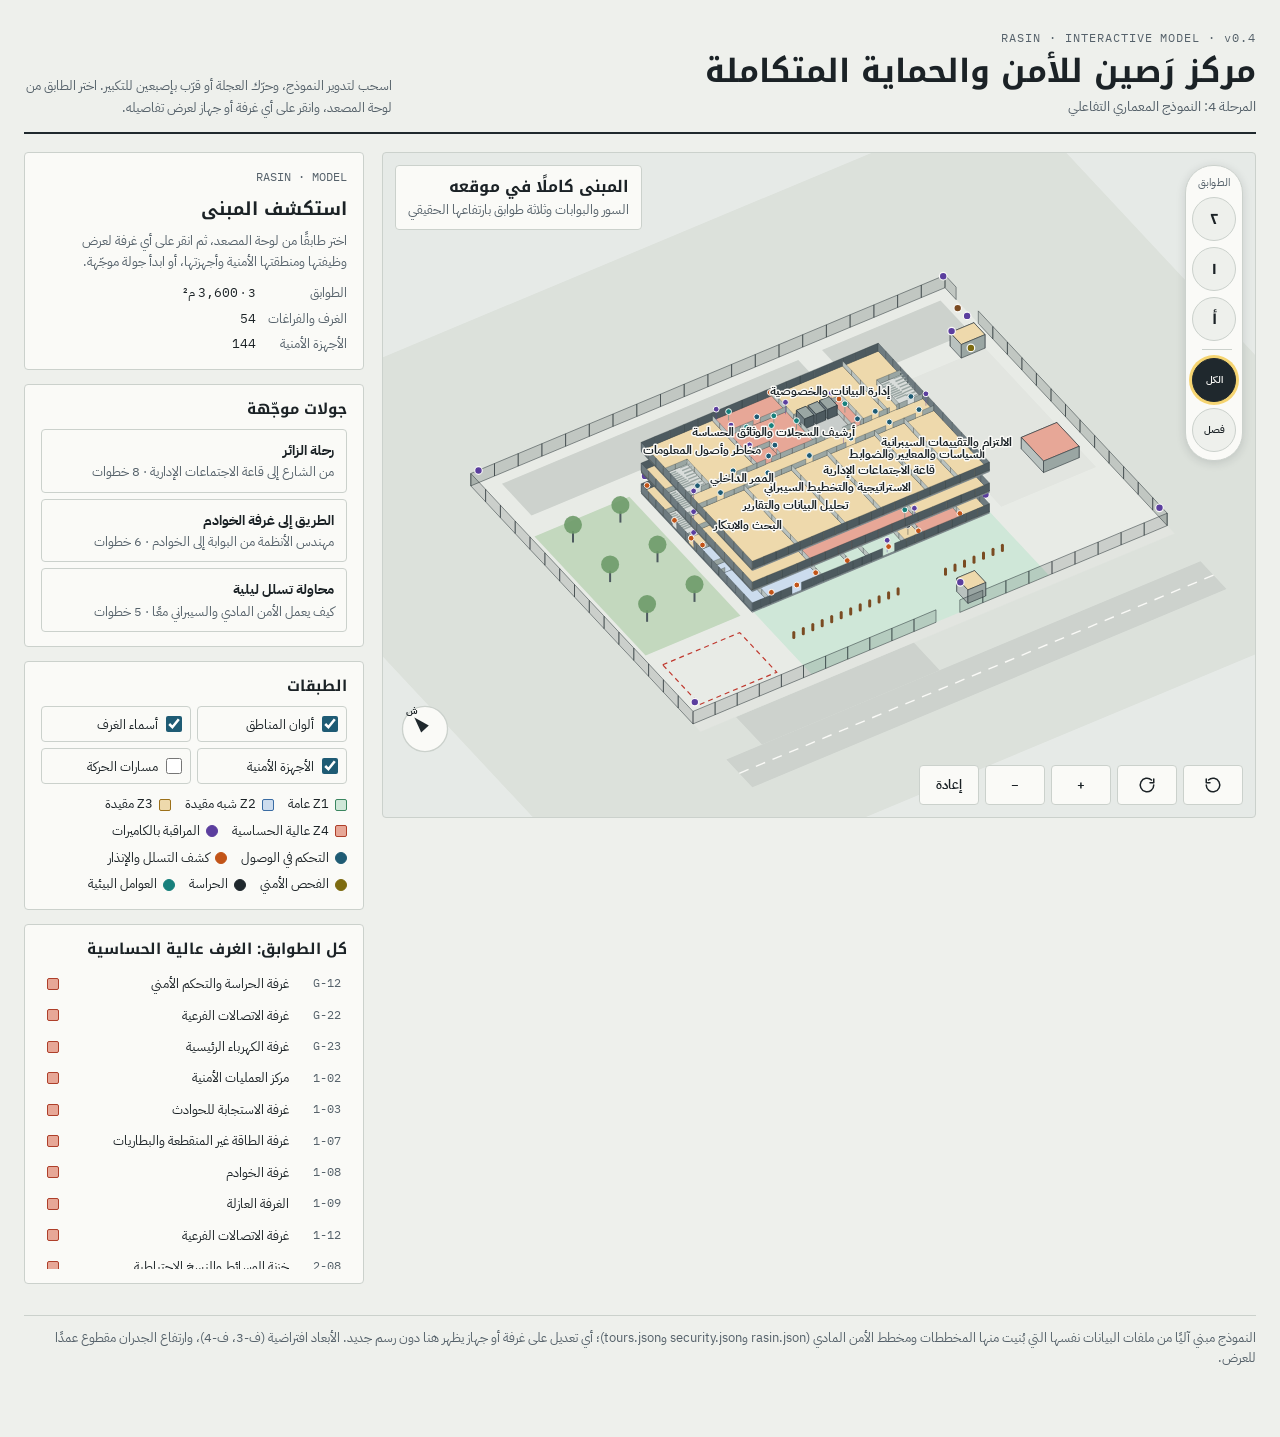
==== embeds/model.html @ d62809d4 "Add files via upload" ====
<!doctype html>
<html lang="ar" dir="rtl">
<head>
<meta charset="utf-8">
<meta name="viewport" content="width=device-width,initial-scale=1,viewport-fit=cover">
<style>[hidden]{display:none!important}</style>
</head>
<body>
<title>نموذج رَصين التفاعلي</title>
<meta name="claude:viewport-fit-sides" content="cover">
<link rel="preconnect" href="https://fonts.googleapis.com">
<link rel="preconnect" href="https://fonts.gstatic.com" crossorigin>
<link rel="stylesheet" href="https://fonts.googleapis.com/css2?family=IBM+Plex+Mono:wght@400;500&family=IBM+Plex+Sans+Arabic:wght@400;500;600;700&family=Noto+Kufi+Arabic:wght@500;700&display=swap">
<style>
/* Layout: the model is the hero — a large viewport with an elevator-panel floor switcher and view controls; inspector, tours and room directory at the side */
:root{
  --paper:#EEF0EC; --sheet:#FAFAF7; --ink:#1B2226; --ink-2:#55616A; --rule:#CBD1CC; --wall:#1F282D; --accent:#1E5B74;
  --sky:#E6EAE7; --ground:#DCE1DB; --plot:#E8EBE6;
  --wall-a:#9AA6A3; --wall-b:#B9C2BF; --wall-x:#4D5A5F; --wall-xb:#6E7B80; --slab:#59656A; --slab-b:#7C878B; --wall-top:#2B3439;
  --z0:#E2E5E0; --z1:#CFE7D8; --z2:#CCDCEE; --z3:#EED9AC; --z4:#E7A797;
  --z0s:#7C857F; --z1s:#3B8660; --z2s:#3A6CA3; --z3s:#9C7019; --z4s:#AE3F2A;
  --lift:#C8CDCB; --stair:#D9DDDB;
  --p-visitor:#25836A; --p-staff:#2D5FA6; --p-service:#BE6A22; --p-egress:#C0392F;
  --d-cam:#5B3E9E; --d-acc:#1E5B74; --d-ids:#C25418; --d-scr:#7D6B10; --d-grd:#1F282D; --d-env:#17807C; --d-bar:#7A4B22;
  --road:#CDD2CD; --green:#C3D8BE; --tree:#6E9B69; --fence:#1F282D; --hi:#F2B705;
  --f-display:"Noto Kufi Arabic","IBM Plex Sans Arabic",Tahoma,sans-serif;
  --f-body:"IBM Plex Sans Arabic",Tahoma,"Segoe UI",sans-serif;
  --f-mono:"IBM Plex Mono",ui-monospace,Menlo,Consolas,monospace;
}
@media (prefers-color-scheme: dark){:root:not([data-theme="light"]){
  --paper:#0F1416; --sheet:#161D20; --ink:#E2E7E5; --ink-2:#9AA6AA; --rule:#2E383C; --wall:#D3DBD8; --accent:#72B6CF;
  --sky:#12191B; --ground:#1A2224; --plot:#1F282A;
  --wall-a:#56636A; --wall-b:#6C7A80; --wall-x:#8E9CA1; --wall-xb:#A9B5B9; --slab:#3A4549; --slab-b:#4B575B; --wall-top:#C9D2CF;
  --z0:#232A2C; --z1:#22473A; --z2:#22395A; --z3:#58441C; --z4:#6E3023;
  --z0s:#8A9490; --z1s:#6CC296; --z2s:#7FA9DE; --z3s:#E1B04F; --z4s:#F08A72;
  --lift:#3C474B; --stair:#333E42;
  --p-visitor:#4FC7A0; --p-staff:#79A6EA; --p-service:#F0A15A; --p-egress:#F07467;
  --d-cam:#B49BF0; --d-acc:#72B6CF; --d-ids:#F59A5E; --d-scr:#D9C55A; --d-grd:#E2E7E5; --d-env:#5ED1CB; --d-bar:#D9A273;
  --road:#283033; --green:#1E2D1F; --tree:#4E7449; --fence:#C9D2CF; --hi:#F2C94C; color-scheme:dark;
}}
:root[data-theme="dark"]{
  --paper:#0F1416; --sheet:#161D20; --ink:#E2E7E5; --ink-2:#9AA6AA; --rule:#2E383C; --wall:#D3DBD8; --accent:#72B6CF;
  --sky:#12191B; --ground:#1A2224; --plot:#1F282A;
  --wall-a:#56636A; --wall-b:#6C7A80; --wall-x:#8E9CA1; --wall-xb:#A9B5B9; --slab:#3A4549; --slab-b:#4B575B; --wall-top:#C9D2CF;
  --z0:#232A2C; --z1:#22473A; --z2:#22395A; --z3:#58441C; --z4:#6E3023;
  --z0s:#8A9490; --z1s:#6CC296; --z2s:#7FA9DE; --z3s:#E1B04F; --z4s:#F08A72;
  --lift:#3C474B; --stair:#333E42;
  --p-visitor:#4FC7A0; --p-staff:#79A6EA; --p-service:#F0A15A; --p-egress:#F07467;
  --d-cam:#B49BF0; --d-acc:#72B6CF; --d-ids:#F59A5E; --d-scr:#D9C55A; --d-grd:#E2E7E5; --d-env:#5ED1CB; --d-bar:#D9A273;
  --road:#283033; --green:#1E2D1F; --tree:#4E7449; --fence:#C9D2CF; --hi:#F2C94C; color-scheme:dark;
}
*{box-sizing:border-box}
html{background:var(--paper)}
body{background:var(--paper);color:var(--ink);font-family:var(--f-body);font-size:15px;line-height:1.65;direction:rtl;
  padding-left:max(16px,env(safe-area-inset-left,0px));padding-right:max(16px,env(safe-area-inset-right,0px));padding-block:20px 48px}
.wrap{max-width:1320px;margin:0 auto;display:flex;flex-direction:column;gap:18px}
h1,h2,h3{font-family:var(--f-display);font-weight:700;margin:0;text-wrap:balance;line-height:1.35}
.mono{font-family:var(--f-mono);font-variant-numeric:tabular-nums;direction:ltr;unicode-bidi:isolate}
header.top{display:flex;flex-wrap:wrap;align-items:flex-end;justify-content:space-between;gap:12px 24px;border-bottom:2px solid var(--wall);padding-bottom:14px}
.brand{display:flex;flex-direction:column;gap:2px}
.brand .eyebrow{font-family:var(--f-mono);font-size:12px;letter-spacing:.08em;color:var(--ink-2);direction:ltr;text-align:right}
.brand h1{font-size:clamp(22px,3.2vw,32px)}
.brand p{margin:0;color:var(--ink-2);font-size:14px}
.how{font-size:13px;color:var(--ink-2);max-width:46ch;margin:0}
.board{display:grid;grid-template-columns:minmax(0,1fr) 340px;gap:18px;align-items:start}
@media (max-width:980px){.board{grid-template-columns:minmax(0,1fr)}}
.viewer{position:relative;background:var(--sky);border:1px solid var(--rule);border-radius:4px;overflow:hidden;height:min(74vh,760px);min-height:440px}
@media (max-width:600px){.viewer{height:68vh;min-height:400px}}
.viewer > svg.scene{display:block;width:100%;height:100%;touch-action:none;cursor:grab;direction:ltr}
.viewer > svg.scene:active{cursor:grabbing}
.viewer > svg.scene:focus-visible{outline:2px solid var(--accent);outline-offset:-2px}
.elev{position:absolute;top:12px;right:12px;display:flex;flex-direction:column;gap:6px;background:var(--sheet);border:1px solid var(--rule);border-radius:28px;padding:8px 6px;box-shadow:0 2px 10px color-mix(in srgb,var(--wall) 15%,transparent)}
.elev .lbl{font-size:10.5px;color:var(--ink-2);text-align:center;letter-spacing:.02em}
.elev button{all:unset;cursor:pointer;width:42px;height:42px;border-radius:50%;border:1.5px solid var(--rule);display:flex;align-items:center;justify-content:center;font-family:var(--f-display);font-weight:700;font-size:15px;color:var(--ink);background:var(--paper)}
.elev button small{font-size:10px;font-family:var(--f-body);font-weight:600}
.elev button[aria-pressed="true"]{background:var(--wall);color:var(--sheet);border-color:var(--wall);box-shadow:0 0 0 3px color-mix(in srgb,var(--hi) 55%,transparent)}
.elev button:focus-visible{outline:2px solid var(--accent);outline-offset:2px}
.elev hr{border:none;border-top:1px solid var(--rule);margin:2px 4px;width:30px}
.vctl{position:absolute;bottom:12px;right:12px;display:flex;gap:6px;flex-wrap:wrap}
.vctl button{all:unset;cursor:pointer;min-width:38px;height:38px;padding:0 10px;border-radius:4px;background:var(--sheet);border:1px solid var(--rule);display:flex;align-items:center;justify-content:center;font-size:13px;font-weight:600;color:var(--ink)}
.vctl button:focus-visible{outline:2px solid var(--accent);outline-offset:2px}
.vctl button svg{width:18px;height:18px}
.where{position:absolute;top:12px;left:12px;background:var(--sheet);border:1px solid var(--rule);border-radius:4px;padding:8px 12px;max-width:min(60%,360px);display:flex;flex-direction:column;gap:0}
.where b{font-family:var(--f-display);font-size:16px}
.where span{font-size:12.5px;color:var(--ink-2)}
.compass{position:absolute;bottom:62px;left:16px;width:52px;height:52px}
.tourcard[hidden]{display:none}
.tourcard{position:absolute;left:12px;right:70px;bottom:12px;background:var(--sheet);border:1.5px solid var(--wall);border-radius:6px;padding:12px 14px;display:flex;flex-direction:column;gap:6px;max-width:560px;box-shadow:0 4px 18px color-mix(in srgb,var(--wall) 18%,transparent)}
.tourcard .meta{display:flex;justify-content:space-between;gap:8px;font-size:12px;color:var(--ink-2)}
.tourcard h3{font-size:17px}
.tourcard p{margin:0;font-size:14px}
.tourcard .prog{display:flex;gap:3px}
.tourcard .prog i{flex:1;height:3px;background:var(--rule);border-radius:2px}
.tourcard .prog i.on{background:var(--accent)}
.tourcard .nav{display:flex;gap:6px;justify-content:space-between;align-items:center;flex-wrap:wrap}
.tourcard .nav div{display:flex;gap:6px}
.btn{all:unset;cursor:pointer;padding:6px 12px;border-radius:4px;border:1px solid var(--rule);font-size:13px;font-weight:600;background:var(--paper)}
.btn.primary{background:var(--wall);color:var(--sheet);border-color:var(--wall)}
.btn:focus-visible{outline:2px solid var(--accent);outline-offset:2px}
.btn[disabled]{opacity:.4;cursor:default}
@media (max-width:600px){.tourcard{right:12px;bottom:58px}.compass{display:none}}
aside.panel{display:flex;flex-direction:column;gap:14px;min-width:0}
.card{background:var(--sheet);border:1px solid var(--rule);border-radius:4px;padding:14px 16px;display:flex;flex-direction:column;gap:10px;min-width:0}
.card h3{font-size:15px}
.inspect .id{font-family:var(--f-mono);font-size:12px;color:var(--ink-2);direction:ltr;text-align:right}
.inspect h3{font-size:18px}
.inspect .en{font-family:var(--f-mono);font-size:12px;color:var(--ink-2);direction:ltr;text-align:right;margin-top:-6px}
.kv{display:grid;grid-template-columns:auto minmax(0,1fr);gap:4px 12px;font-size:13px;margin:0}
.kv dt{color:var(--ink-2)}
.kv dd{margin:0}
.chip{display:inline-flex;align-items:center;gap:6px;font-size:12px;font-weight:600;padding:1px 8px;border-radius:3px;border:1.5px solid;white-space:nowrap}
.fn{display:inline-block;font-size:11.5px;font-weight:600;padding:0 7px;border-radius:10px;border:1px solid var(--rule);margin-inline-end:4px}
.hint{font-size:12.5px;color:var(--ink-2);margin:0}
.linkbtn{all:unset;cursor:pointer;font-size:12.5px;color:var(--accent);font-weight:600}
.linkbtn:focus-visible{outline:2px solid var(--accent);outline-offset:2px}
.devlist{display:flex;flex-direction:column;gap:3px;margin:0;padding:0;list-style:none}
.devlist button{all:unset;cursor:pointer;display:grid;grid-template-columns:12px auto minmax(0,1fr);gap:8px;align-items:center;font-size:12.5px;padding:3px 6px;border-radius:3px;width:100%;box-sizing:border-box}
.devlist button:hover,.devlist button:focus-visible{background:color-mix(in srgb,var(--accent) 10%,transparent)}
.devlist .dot{width:10px;height:10px;border-radius:50%}
.devlist .mono{font-size:11.5px;color:var(--ink-2)}
.tours{display:flex;flex-direction:column;gap:6px}
.tours button{all:unset;cursor:pointer;display:flex;flex-direction:column;gap:0;padding:9px 12px;border:1px solid var(--rule);border-radius:4px}
.tours button b{font-size:14px}
.tours button span{font-size:12.5px;color:var(--ink-2)}
.tours button:hover{border-color:var(--accent)}
.tours button[aria-pressed="true"]{border-color:var(--wall);background:color-mix(in srgb,var(--wall) 7%,transparent)}
.tours button:focus-visible{outline:2px solid var(--accent);outline-offset:2px}
.toggles{display:grid;grid-template-columns:1fr 1fr;gap:6px}
.toggles label{display:flex;align-items:center;gap:8px;font-size:13px;cursor:pointer;padding:5px 8px;border:1px solid var(--rule);border-radius:4px;min-height:36px}
.toggles input{accent-color:var(--accent);width:16px;height:16px;margin:0;flex:0 0 auto}
.dir{display:flex;flex-direction:column;gap:2px;max-height:300px;overflow:auto;margin:0;padding:0;list-style:none}
.dir button{all:unset;cursor:pointer;display:grid;grid-template-columns:44px minmax(0,1fr) auto;gap:8px;align-items:center;padding:4px 6px;border-radius:3px;font-size:13px;width:100%;box-sizing:border-box}
.dir button:hover,.dir button:focus-visible,.dir button.on{background:color-mix(in srgb,var(--accent) 10%,transparent)}
.dir .mono{font-size:11.5px;color:var(--ink-2)}
.dir .sw{width:12px;height:12px;border-radius:2px;border:1.5px solid}
.legend{display:flex;flex-wrap:wrap;gap:6px 14px;font-size:12.5px}
.legend span{display:inline-flex;gap:6px;align-items:center}
.legend i{width:12px;height:12px;border-radius:2px;border:1.5px solid;display:inline-block}
.foot{font-size:12.5px;color:var(--ink-2);border-top:1px solid var(--rule);padding-top:12px}
.decisions{border:1.5px solid var(--wall)}
.decisions ul{margin:0;padding-inline-start:20px;display:flex;flex-direction:column;gap:7px;font-size:14px}
/* scene */
.scene text{font-family:var(--f-body);pointer-events:none}
.tile{cursor:pointer}
.tile:hover{filter:brightness(1.06)}
.tile.sel{stroke:var(--accent);stroke-width:2.5}
.tile.hi{fill:var(--hi)!important;fill-opacity:.85}
.dev{cursor:pointer}
.dev.hi{stroke:var(--hi);stroke-width:3}
@media (prefers-reduced-motion:no-preference){.tile.hi{animation:pulse 1.6s ease-in-out infinite}@keyframes pulse{50%{fill-opacity:.55}}}
.lbl-name{font-weight:700;fill:var(--ink);paint-order:stroke;stroke:var(--sheet);stroke-width:3px;stroke-linejoin:round}
.lbl-id{font-family:var(--f-mono)!important;fill:var(--ink-2);paint-order:stroke;stroke:var(--sheet);stroke-width:3px}
.flabel{font-family:var(--f-display)!important;font-weight:700;fill:var(--ink);paint-order:stroke;stroke:var(--sky);stroke-width:4px}
.off-labels .lbls{display:none}
.off-devices .devs{display:none}
.off-paths .paths{display:none}
.off-zones .tile{fill:var(--stair)!important}
.nojs{padding:20px}
</style>

<div class="wrap">
  <header class="top">
    <div class="brand">
      <span class="eyebrow">RASIN · INTERACTIVE MODEL · v0.4</span>
      <h1>مركز رَصين للأمن والحماية المتكاملة</h1>
      <p>المرحلة 4: النموذج المعماري التفاعلي</p>
    </div>
    <p class="how">اسحب لتدوير النموذج، وحرّك العجلة أو قرّب بإصبعين للتكبير. اختر الطابق من لوحة المصعد، وانقر على أي غرفة أو جهاز لعرض تفاصيله.</p>
  </header>

  <div class="board">
    <div class="viewer" id="viewer">
      <svg id="scene" class="scene" tabindex="0" role="application" aria-label="نموذج ثلاثي الأبعاد لمبنى مركز رَصين؛ استخدم الأسهم للتدوير وعلامتي الزائد والناقص للتكبير"></svg>
      <div class="where" aria-live="polite"><b id="where-t"></b><span id="where-s"></span></div>
      <svg class="compass" id="compass" viewBox="-30 -30 60 60" aria-hidden="true"></svg>
      <div class="elev" role="group" aria-label="لوحة المصعد: اختيار الطابق">
        <span class="lbl">الطوابق</span>
        <button type="button" data-mode="2" aria-label="الدور الثاني">٢</button>
        <button type="button" data-mode="1" aria-label="الدور الأول">١</button>
        <button type="button" data-mode="G" aria-label="الدور الأرضي">أ</button>
        <hr>
        <button type="button" data-mode="site" aria-label="المبنى كاملًا في موقعه"><small>الكل</small></button>
        <button type="button" data-mode="explode" aria-label="الطوابق مفصولة"><small>فصل</small></button>
      </div>
      <div class="vctl">
        <button type="button" id="rotL" aria-label="تدوير 45 درجة"><svg viewBox="0 0 24 24" fill="none" stroke="currentColor" stroke-width="2" stroke-linecap="round" stroke-linejoin="round"><path d="M3 12a9 9 0 1 0 3-6.7"/><path d="M3 4v5h5"/></svg></button>
        <button type="button" id="rotR" aria-label="تدوير 45 درجة بالعكس"><svg viewBox="0 0 24 24" fill="none" stroke="currentColor" stroke-width="2" stroke-linecap="round" stroke-linejoin="round"><path d="M21 12a9 9 0 1 1-3-6.7"/><path d="M21 4v5h-5"/></svg></button>
        <button type="button" id="zin" aria-label="تكبير">+</button>
        <button type="button" id="zout" aria-label="تصغير">−</button>
        <button type="button" id="reset">إعادة</button>
      </div>
      <div class="tourcard" id="tourcard" hidden></div>
    </div>

    <aside class="panel">
      <div class="card inspect" id="inspect"></div>
      <div class="card">
        <h3>جولات موجّهة</h3>
        <div class="tours" id="tours"></div>
      </div>
      <div class="card">
        <h3>الطبقات</h3>
        <div class="toggles">
          <label><input type="checkbox" id="t-zones" checked> ألوان المناطق</label>
          <label><input type="checkbox" id="t-labels" checked> أسماء الغرف</label>
          <label><input type="checkbox" id="t-devices" checked> الأجهزة الأمنية</label>
          <label><input type="checkbox" id="t-paths"> مسارات الحركة</label>
        </div>
        <div class="legend" id="legend"></div>
      </div>
      <div class="card">
        <h3 id="dir-title">غرف الطابق</h3>
        <ul class="dir" id="dir"></ul>
      </div>
    </aside>
  </div>

  <p class="foot">النموذج مبني آليًا من ملفات البيانات نفسها التي بُنيت منها المخططات ومخطط الأمن المادي (rasin.json وsecurity.json وtours.json)؛ أي تعديل على غرفة أو جهاز يظهر هنا دون رسم جديد. الأبعاد افتراضية (ف-3، ف-4)، وارتفاع الجدران مقطوع عمدًا للعرض.</p>
</div>

<script id="data" type="application/json">{"meta":{"project":"مركز رَصين للأمن والحماية المتكاملة","project_en":"RASIN Integrated Security Center","version":"0.2","phase":2,"units":"m","building":{"w":40,"h":30,"floor_height":4,"origin_on_site":[20,14]},"site":{"w":80,"h":60},"note":"الأبعاد افتراضية إرشادية (ف-3، ف-4) وليست هندسية. المحور x من الغرب إلى الشرق، والمحور y من الشمال إلى الجنوب."},"zones":{"Z0":{"ar":"المحيط الخارجي","en":"Perimeter","auth":"حراسة البوابة وفحص المركبات"},"Z1":{"ar":"عامة","en":"Public","auth":"تسجيل الزائر والتحقق من الهوية والفحص الأمني"},"Z2":{"ar":"شبه مقيدة","en":"Semi-restricted","auth":"بطاقة زائر مع مرافق، أو بطاقة موظف"},"Z3":{"ar":"مقيدة","en":"Restricted","auth":"بطاقة موظف مع صلاحية الطابق"},"Z4":{"ar":"عالية الحساسية","en":"High security","auth":"بطاقة مع رمز سري (PIN) أو بصمة، وسجل دخول وخروج"}},"tags":{"ص":"من التصور المعتمد","ق":"قرار تصميمي في المرحلة 2","ح":"عنصر حركة وخدمة"},"floors":[{"id":"G","sheet":"A-101","ar":"الدور الأرضي","en":"Ground Floor","theme":"الاستقبال والتمكين السيبراني","rooms":[{"id":"G-01","n":"قاعة التوعية والتدريب","e":"Awareness & Training Hall","z":"Z2","t":"ص","r":[3,21,9,9],"d":[[7.5,21,"h",1.6],[7.5,30,"h",1.6,"exit"]],"f":"برامج التوعية والتدريب السيبراني للزوار والموظفين، بنحو 40 مقعدًا. لها مخرج طوارئ مباشر إلى الساحة."},{"id":"G-02","n":"قاعة اجتماعات (أ)","e":"Meeting Room A","z":"Z2","t":"ص","r":[0,15,6,4],"d":[[3,19,"h",1]],"f":"اجتماعات مع الزوار والعملاء دون دخولهم المناطق التشغيلية."},{"id":"G-03","n":"قاعة اجتماعات (ب)","e":"Meeting Room B","z":"Z2","t":"ص","r":[6,15,6,4],"d":[[9,19,"h",1]],"f":"اجتماعات صغيرة ومقابلات."},{"id":"G-04","n":"ممر الزوار","e":"Visitor Corridor","z":"Z2","t":"ق","r":[0,19,12,2],"d":[],"f":"يربط الردهة بالقاعات، ولا يتصل بالممر الداخلي للموظفين.","circ":true},{"id":"G-05","n":"دورات مياه الزوار","e":"Visitor WC","z":"Z2","t":"ق","r":[0,21,3,9],"d":[[1.5,21,"h",1]],"f":"داخل نطاق الزوار حتى لا يحتاج الزائر إلى عبور منطقة مقيدة.","wet":true},{"id":"G-06","n":"الردهة والاستقبال","e":"Lobby & Reception","z":"Z1","t":"ص","r":[12,15,17,7],"d":[[12,20,"v",1.8]],"f":"تسجيل الزوار وإصدار بطاقات الزائر المؤقتة. على حدها الشمالي بوابات دوارة تفصلها عن الممر الداخلي."},{"id":"G-07","n":"غرفة الانتظار","e":"Waiting Room","z":"Z1","t":"ص","r":[12,22,5,8],"d":[[14.5,22,"h",1]],"f":"انتظار الزائر حتى يحضر مرافقه."},{"id":"G-08","n":"الفحص الأمني والتحقق من الهوية","e":"Security Screening & ID Check","z":"Z1","t":"ص","r":[17,22,12,4],"d":[[23,22,"h",3]],"f":"جهاز كشف المعادن وجهاز الأشعة للحقائب ومطابقة الهوية قبل دخول الردهة."},{"id":"G-09","n":"المدخل الرئيسي (بهو عازل)","e":"Main Entrance Vestibule","z":"Z1","t":"ص","r":[20,26,6,4],"d":[[23,26,"h",2],[23,30,"h",2,"main"]],"f":"بابان متتاليان (Airlock) يمنعان الاندفاع المباشر ويضبطان التكييف."},{"id":"G-10","n":"خزائن أمانات الزوار","e":"Visitor Lockers","z":"Z1","t":"ق","r":[17,26,3,4],"d":[[18.5,26,"h",1]],"f":"يودع فيها الزائر الهاتف ووسائط التخزين والممنوعات قبل الدخول."},{"id":"G-11","n":"نقطة الحراسة عند المدخل","e":"Entrance Guard Post","z":"Z3","t":"ق","r":[26,26,3,4],"d":[[27.5,26,"h",1]],"f":"حارس يرى البهو العازل والفحص مباشرة."},{"id":"G-12","n":"غرفة الحراسة والتحكم الأمني","e":"Security Control Room","z":"Z4","t":"ق","r":[29,15,7,15],"d":[[32.5,15,"h",1]],"f":"مراقبة الكاميرات والإنذارات والبوابات والاستجابة الميدانية، على مدار الساعة. نافذة مقاومة على الردهة والفحص، وبابها من الممر الداخلي فقط."},{"id":"G-13","n":"غرفة الحراس","e":"Guards' Room","z":"Z3","t":"ق","r":[36,15,4,15],"d":[[38,15,"h",1]],"f":"تبديل المناوبات وخزائن الحراس وتجهيزاتهم."},{"id":"G-14","n":"الممر الداخلي","e":"Internal Corridor","z":"Z3","t":"ح","r":[0,12,40,3],"d":[[0,13.5,"v",1.4,"exit"]],"f":"ممر الموظفين؛ لا يُدخل إليه من الردهة إلا عبر البوابات الدوارة.","circ":true},{"id":"G-15","n":"الدرج (أ)","e":"Stair A","z":"Z3","t":"ح","r":[0,6,4,6],"d":[[2,12,"h",1.2],[0,9,"v",1.2,"exit"]],"f":"درج طوارئ يخرج مباشرة إلى الغرب.","stair":true},{"id":"G-16","n":"استراحة الموظفين والمطبخ ودورات المياه","e":"Staff Lounge, Pantry & WC","z":"Z3","t":"ص","p":[[0,0],[10,0],[10,12],[4,12],[4,6],[0,6]],"d":[[7,12,"h",1.2]],"f":"خدمات الموظفين داخل المنطقة المقيدة.","wet":true},{"id":"G-17","n":"خدمات الموظفين (غرف تبديل ومصلى)","e":"Staff Services","z":"Z3","t":"ص","r":[10,0,8,12],"d":[[14,12,"h",1.2]],"f":"خزائن شخصية؛ لا تُدخل الحقائب الشخصية إلى غرف العمليات."},{"id":"G-18","n":"مدخل الموظفين","e":"Staff Entrance","z":"Z2","t":"ص","r":[18,0,4,4],"d":[[20,0,"h",1.6,"main"],[20,4,"h",1.6,"turnstile"]],"f":"دخول الموظفين من المواقف الشمالية ببطاقة وبوابة دوارة."},{"id":"G-19","n":"ممر الموظفين","e":"Staff Spine","z":"Z3","t":"ح","r":[18,4,4,8],"d":[],"f":"يصل مدخل الموظفين بالممر الداخلي والمصاعد.","circ":true},{"id":"G-20","n":"غرفة الإتلاف الآمن للمستندات والوسائط","e":"Shredding & Media Destruction","z":"Z3","t":"ق","r":[22,0,8,6],"d":[[22,5,"v",1]],"f":"إتلاف الورق ووسائط التخزين قبل خروجها من المبنى (ISO 27001: 7.14)."},{"id":"G-21","n":"المصاعد","e":"Elevators","z":"Z3","t":"ح","r":[22,6,6,6],"d":[[25,12,"h",3]],"f":"مصعدان للأفراد ومصعد خدمة؛ لا تعمل إلا ببطاقة، والطوابق حسب الصلاحية.","lift":true},{"id":"G-22","n":"غرفة الاتصالات الفرعية","e":"IDF Room","z":"Z4","t":"ق","r":[28,6,2,6],"d":[[29,12,"h",0.9]],"f":"تجهيزات الشبكة الخاصة بالطابق."},{"id":"G-23","n":"غرفة الكهرباء الرئيسية","e":"Main Electrical Room","z":"Z4","t":"ق","r":[30,0,4,6],"d":[[34,3,"v",1]],"f":"اللوحات الرئيسية؛ يدخلها الفني من مدخل الخدمة دون المرور بالمكاتب."},{"id":"G-24","n":"فحص البريد والتوريدات","e":"Mail & Delivery Screening","z":"Z3","t":"ق","r":[30,6,4,6],"d":[[32,12,"h",1],[34,9,"v",1]],"f":"فحص الطرود والتوريدات قبل توزيعها داخل المبنى."},{"id":"G-25","n":"مدخل الخدمة والتحميل","e":"Service Entrance & Loading","z":"Z2","t":"ص","r":[34,0,6,6],"d":[[40,3,"v",2.4,"main"],[35,6,"h",1.2]],"f":"استلام التوريدات من ساحة الخدمة."},{"id":"G-26","n":"ممر الخدمة","e":"Service Passage","z":"Z3","t":"ح","r":[34,6,2,6],"d":[],"f":"يوصل مدخل الخدمة بالممر الداخلي.","circ":true},{"id":"G-27","n":"الدرج (ب)","e":"Stair B","z":"Z3","t":"ح","r":[36,6,4,6],"d":[[38,12,"h",1.2],[40,9,"v",1.2,"exit"]],"f":"درج طوارئ يخرج مباشرة إلى ساحة الخدمة.","stair":true}],"special":{"turnstiles":[[19,15,6]],"paths":{"visitor":[[[23,33],[23,28],[23,24],[23,19],[12,20],[3,20]],[[23,19],[14.5,21],[14.5,25]]],"staff":[[[20,-3],[20,2],[20,8],[20,13.5],[25,13.5],[25,10]],[[23,19],[22,15.6],[22,13.5]]],"service":[[[43,3],[37,3],[35,8],[35,13.5],[26,13.5],[26,10]]],"egress":[[[30,13.5],[38,13.5],[38,9],[41.5,9]],[[10,13.5],[2,13.5],[2,9],[-1.5,9]],[[7.5,25],[7.5,31.5]],[[23,24],[23,31.5]]]}},"notes":["المدخل الرئيسي في الواجهة الجنوبية، ويمر الزائر بثلاث مراحل متتالية: البهو العازل، ثم الفحص الأمني، ثم الردهة. هذا تسلسل ردع ثم كشف قبل أي وصول.","كل ما يحتاجه الزائر (الانتظار، القاعات، التدريب، دورات المياه) يقع جنوب خط البوابات الدوارة، فلا سبب يدفعه لعبور المنطقة المقيدة.","المصاعد والسلالم كلها شمال خط البوابات؛ الزائر لا يصل إلى أي طابق علوي إلا ببطاقة زائر مفعلة ومرافق.","غرفة الحراسة والتحكم ترى الردهة والفحص عبر نافذة مقاومة، لكن بابها من الممر الداخلي فقط، فلا يُقتحم من جهة الجمهور.","ثلاثة مسارات منفصلة: الزوار من الجنوب، والموظفون من الشمال، والتوريدات من الشرق عبر غرفة فحص البريد. لا يتقاطع مسار الزائر مع مسار التوريد.","غرفة الإتلاف الآمن قرب مدخل الخدمة، لأن المستندات والوسائط تخرج من المبنى بعد إتلافها فقط."]},{"id":"1","sheet":"A-102","ar":"الدور الأول","en":"First Floor","theme":"العمليات السيبرانية والتهديدات","rooms":[{"id":"1-01","n":"تحليل التهديدات والاستخبارات السيبرانية","e":"Threat Analysis & Cyber Intelligence","z":"Z3","t":"ص","r":[0,15,10,15],"d":[[5,15,"h",1.2]],"f":"رصد التهديدات وتحليل المؤشرات وتغذية مركز العمليات بها."},{"id":"1-02","n":"مركز العمليات الأمنية","e":"Security Operations Center (SOC)","z":"Z4","t":"ص","r":[10,15,18,15],"d":[[19,15,"h",1.6]],"f":"مراقبة الأحداث على مدار الساعة، ويستقبل أحداث الأنظمة المادية لربطها بالأحداث السيبرانية. زجاج الواجهة الجنوبية معتم حتى لا تُرى الشاشات من الخارج."},{"id":"1-03","n":"غرفة الاستجابة للحوادث","e":"Incident Response Room","z":"Z4","t":"ص","r":[28,15,8,8],"d":[[32,15,"h",1.2],[28,19,"v",1.2]],"f":"إدارة الحادث عند تصعيده؛ متصلة مباشرة بمركز العمليات."},{"id":"1-04","n":"التنسيق ومراجعة الحوادث","e":"Coordination & Incident Review","z":"Z3","t":"ص","r":[28,23,12,7],"d":[[32,23,"h",1],[28,26.5,"v",1]],"f":"اجتماعات التنسيق ومراجعة ما بعد الحادث (Lessons Learned)."},{"id":"1-05","n":"مكتب مشرف المناوبة","e":"Shift Supervisor Office","z":"Z3","t":"ق","r":[36,15,4,8],"d":[[38,15,"h",1]],"f":"إشراف المناوبة وقرار التصعيد إلى غرفة الاستجابة."},{"id":"1-06","n":"حماية المعلومات والأنظمة","e":"Information & Systems Protection","z":"Z3","t":"ص","p":[[0,0],[12,0],[12,12],[4,12],[4,6],[0,6]],"d":[[8,12,"h",1.2]],"f":"إدارة الضوابط التقنية لحماية الأنظمة والبيانات."},{"id":"1-07","n":"غرفة الطاقة غير المنقطعة والبطاريات","e":"UPS & Battery Room","z":"Z4","t":"ق","r":[12,0,10,4],"d":[[17,4,"h",1.2]],"f":"تغذي غرفة الخوادم عند انقطاع الكهرباء حتى يعمل المولد. تحمي غرفة الخوادم من الجدار الخارجي."},{"id":"1-08","n":"غرفة الخوادم","e":"Server Room","z":"Z4","t":"ق","p":[[12,4],[22,4],[22,12],[16,12],[16,9],[12,9]],"d":[],"f":"قلب الطابق، بلا جدار خارجي ولا نافذة، وتحتها غرف جافة في الأرضي. الدخول عبر الغرفة العازلة فقط (ق-1، ق-2)."},{"id":"1-09","n":"الغرفة العازلة","e":"Mantrap","z":"Z4","t":"ق","r":[12,9,4,3],"d":[[14,12,"h",1],[16,10.5,"v",1]],"f":"بابان لا يفتحان معًا، وتحقق ثنائي؛ يمنع التتبع خلف موظف."},{"id":"1-10","n":"تشغيل ومراقبة الأنظمة","e":"Systems Operations & Monitoring","z":"Z3","t":"ص","p":[[22,0],[34,0],[34,12],[30,12],[30,6],[22,6]],"d":[[32,12,"h",1.2]],"f":"مراقبة أداء الخوادم والشبكات وتوفرها؛ مجاورة لغرفة الخوادم دون أن تفتح عليها."},{"id":"1-11","n":"المصاعد","e":"Elevators","z":"Z3","t":"ح","r":[22,6,6,6],"d":[[25,12,"h",3]],"f":"تفتح على الممر الداخلي؛ لا يتوقف المصعد هنا إلا لمن يملك صلاحية الطابق.","lift":true},{"id":"1-12","n":"غرفة الاتصالات الفرعية","e":"IDF Room","z":"Z4","t":"ق","r":[28,6,2,6],"d":[[29,12,"h",0.9]],"f":"تجهيزات الشبكة الخاصة بالطابق."},{"id":"1-13","n":"دورات المياه والمطبخ","e":"WC & Pantry","z":"Z3","t":"ق","p":[[34,0],[40,0],[40,6],[36,6],[36,12],[34,12]],"d":[[35,12,"h",1.2]],"f":"تخدم فرق المناوبة على مدار الساعة؛ بعيدة عن غرفة الخوادم.","wet":true},{"id":"1-14","n":"الممر الداخلي","e":"Internal Corridor","z":"Z3","t":"ح","r":[0,12,40,3],"d":[],"f":"ممر الطابق.","circ":true},{"id":"1-15","n":"الدرج (أ)","e":"Stair A","z":"Z3","t":"ح","r":[0,6,4,6],"d":[[2,12,"h",1.2]],"f":"الخروج منه حر، وإعادة الدخول إلى الطابق ببطاقة.","stair":true},{"id":"1-16","n":"الدرج (ب)","e":"Stair B","z":"Z3","t":"ح","r":[36,6,4,6],"d":[[38,12,"h",1.2]],"f":"الخروج منه حر، وإعادة الدخول إلى الطابق ببطاقة.","stair":true}],"special":{"turnstiles":[],"paths":{"staff":[[[25,10],[25,13.5],[19,13.5],[19,17]],[[25,13.5],[14,13.5],[14,10.5],[19,8]]],"egress":[[[19,22],[19,13.5],[2,13.5],[2,9]],[[19,13.5],[38,13.5],[38,9]]]}},"notes":["غرفة الخوادم في قلب الطابق: شمالها غرفة الطاقة، وشرقها المصاعد وغرفة التشغيل، وغربها وحدة الحماية، وجنوبها الممر. لا يلامسها أي جدار خارجي (ق-1).","الوصول إلى غرفة الخوادم عبر الغرفة العازلة فقط، وبابها الثاني لا يُفتح قبل إغلاق الأول (ق-2).","تحت غرفة الخوادم في الأرضي غرف جافة (خدمات الموظفين وممر الموظفين)، ولا تمر فوقها تمديدات مياه؛ دورات المياه والمطبخ في الطرف الشرقي البعيد.","مركز العمليات وغرفة الاستجابة متجاوران ويتصلان بباب داخلي، فينتقل الفريق دون المرور بالممر.","مركز العمليات في الواجهة الجنوبية، لذلك زجاجها معتم أو بغشاء عاكس حتى لا تُرى الشاشات من الساحة أو الشارع.","الطابق كله منطقة مقيدة (Z3) لا يدخله الزوار، وداخله غرف عالية الحساسية (Z4) بتحقق ثنائي."]},{"id":"2","sheet":"A-103","ar":"الدور الثاني","en":"Second Floor","theme":"الحوكمة والمخاطر والتطوير","rooms":[{"id":"2-01","n":"البحث والابتكار","e":"Research & Innovation","z":"Z3","t":"ص","r":[0,15,8,15],"d":[[4,15,"h",1.2]],"f":"مختبر لتجربة الأدوات والحلول على شبكة معزولة عن شبكة الإنتاج."},{"id":"2-02","n":"تحليل البيانات والتقارير","e":"Data Analytics & Reporting","z":"Z3","t":"ص","r":[8,15,8,15],"d":[[12,15,"h",1.2]],"f":"مؤشرات الأداء الأمني والتقارير للإدارة العليا."},{"id":"2-03","n":"الاستراتيجية والتخطيط السيبراني","e":"Cyber Strategy & Planning","z":"Z3","t":"ص","r":[16,15,6,15],"d":[[19,15,"h",1.2]],"f":"الخطط الاستراتيجية وخرائط الطريق."},{"id":"2-04","n":"قاعة الاجتماعات الإدارية","e":"Executive Meeting Room","z":"Z3","t":"ص","r":[22,15,8,15],"d":[[26,15,"h",1.6]],"f":"مقابل المصاعد مباشرة، فيصل إليها الزائر المرافَق (مدقق، جهة رقابية) دون المرور بالمكاتب."},{"id":"2-05","n":"السياسات والمعايير والضوابط","e":"Policies, Standards & Controls","z":"Z3","t":"ص","r":[30,15,5,15],"d":[[32.5,15,"h",1.2]],"f":"إعداد السياسات ومراجعتها وربطها بالضوابط."},{"id":"2-06","n":"الالتزام والتقييمات السيبرانية","e":"Compliance & Assessments","z":"Z3","t":"ص","r":[35,15,5,15],"d":[[37.5,15,"h",1.2]],"f":"التقييمات الداخلية ومتابعة الالتزام بالضوابط."},{"id":"2-07","n":"مخاطر وأصول المعلومات","e":"Information Risk & Asset Management","z":"Z3","t":"ص","p":[[0,0],[12,0],[12,12],[4,12],[4,6],[0,6]],"d":[[8,12,"h",1.2]],"f":"سجل المخاطر وسجل الأصول، ومنها مخاطر الأمن المادي."},{"id":"2-08","n":"خزنة الوسائط والنسخ الاحتياطية","e":"Media & Backup Vault","z":"Z4","t":"ق","r":[12,0,10,4],"d":[[17,4,"h",1.2]],"f":"خزائن مقاومة للحريق لوسائط التخزين؛ تحمي الأرشيف من الجدار الخارجي."},{"id":"2-09","n":"أرشيف السجلات والوثائق الحساسة","e":"Sensitive Records Archive","z":"Z4","t":"ص","p":[[12,4],[22,4],[22,12],[16,12],[16,9],[12,9]],"d":[],"f":"فوق غرفة الخوادم مباشرة، فيستفيد من البنية المدعمة لحمل الأرفف المتحركة. بلا نوافذ، وإطفاء بالغاز النظيف."},{"id":"2-10","n":"استلام السجلات والطباعة الآمنة","e":"Records Check-in & Secure Print","z":"Z4","t":"ق","r":[12,9,4,3],"d":[[14,12,"h",1],[16,10.5,"v",1]],"f":"نقطة وحيدة لتسليم السجلات واستلامها وتسجيلها؛ تعمل كغرفة عازلة للأرشيف."},{"id":"2-11","n":"إدارة البيانات والخصوصية","e":"Data Management & Privacy","z":"Z3","t":"ص","p":[[22,0],[34,0],[34,12],[30,12],[30,6],[22,6]],"d":[[32,12,"h",1.2]],"f":"تصنيف البيانات وحماية الخصوصية؛ مجاورة للأرشيف."},{"id":"2-12","n":"المصاعد","e":"Elevators","z":"Z3","t":"ح","r":[22,6,6,6],"d":[[25,12,"h",3]],"f":"تفتح مقابل قاعة الاجتماعات الإدارية.","lift":true},{"id":"2-13","n":"غرفة الاتصالات الفرعية","e":"IDF Room","z":"Z4","t":"ق","r":[28,6,2,6],"d":[[29,12,"h",0.9]],"f":"تجهيزات الشبكة الخاصة بالطابق."},{"id":"2-14","n":"دورات المياه والمطبخ","e":"WC & Pantry","z":"Z3","t":"ق","p":[[34,0],[40,0],[40,6],[36,6],[36,12],[34,12]],"d":[[35,12,"h",1.2]],"f":"فوق مثيلتها في الدور الأول، بعيدًا عن الأرشيف.","wet":true},{"id":"2-15","n":"الممر الداخلي","e":"Internal Corridor","z":"Z3","t":"ح","r":[0,12,40,3],"d":[],"f":"ممر الطابق.","circ":true},{"id":"2-16","n":"الدرج (أ)","e":"Stair A","z":"Z3","t":"ح","r":[0,6,4,6],"d":[[2,12,"h",1.2]],"f":"الخروج منه حر، وإعادة الدخول إلى الطابق ببطاقة.","stair":true},{"id":"2-17","n":"الدرج (ب)","e":"Stair B","z":"Z3","t":"ح","r":[36,6,4,6],"d":[[38,12,"h",1.2]],"f":"الخروج منه حر، وإعادة الدخول إلى الطابق ببطاقة.","stair":true}],"special":{"turnstiles":[],"paths":{"visitor":[[[25,10],[25,13.5],[26,13.5],[26,20]]],"staff":[[[25,13.5],[14,13.5],[14,10.5],[19,8]]],"egress":[[[19,22],[19,13.5],[2,13.5],[2,9]],[[26,13.5],[38,13.5],[38,9]]]}},"notes":["الأرشيف الحساس فوق غرفة الخوادم تمامًا، فتُصمَّم بنية واحدة مدعمة لهذا العمود الرأسي من الأرض إلى السطح.","الأرشيف محاط بخزنة الوسائط شمالًا وبغرفة الاستلام جنوبًا، فلا جدار خارجي مباشر ولا مدخل إلا عبر نقطة الاستلام المسجلة.","الأرشيف في الطابق الأخير، لذلك: لا معدات تكييف أو تصريف مطر فوق سقفه، وعزل مائي مضاعف للسطح، وحساسات تسرب على السقف (معالجة لخطر الماء).","قاعة الاجتماعات الإدارية مقابل المصاعد: الزائر المرافَق يخرج من المصعد إلى القاعة مباشرة ولا يرى المكاتب أو المستندات.","دورات المياه في الطرف الشرقي، فوق مثيلتها في الأول، بعيدًا عن الأرشيف وغرفة الخوادم."]}],"site":{"sheet":"A-100","canvas":[80,76],"elements":[{"id":"S-01","k":"street","n":"الشارع الرئيسي","r":[0,69,80,7]},{"id":"S-02","k":"parkout","n":"مواقف الزوار (خارج السور)","r":[6,62,30,7],"f":"خارج السور عمدًا، فلا تقف مركبة غير مفحوصة قرب المبنى (مسافة الأمان Standoff)."},{"id":"S-03","k":"sidewalk","n":"الرصيف","r":[0,60,80,2]},{"id":"S-04","k":"plaza","n":"ساحة المدخل (منطقة الأمان)","r":[20,44,40,16],"f":"16 م بين السور والواجهة الجنوبية بلا مواقف."},{"id":"S-05","k":"parkin","n":"مواقف الموظفين","r":[4,2,50,8],"f":"داخل السور؛ تصلها المركبات بعد الفحص عند البوابة (2)."},{"id":"S-06","k":"yard","n":"ساحة الخدمة","r":[62,14,16,30],"f":"التحميل والتوريدات والمولد."},{"id":"S-07","k":"gen","n":"المولد وخزان الوقود","r":[70,34,8,8],"f":"على بعد 10 م من المبنى."},{"id":"S-08","k":"assembly","n":"نقطة التجمع","r":[3,47,13,10],"f":"بعيدة عن الواجهات وعن مسار مركبات الطوارئ."},{"id":"S-09","k":"drive","n":"طريق المركبات الداخلي","r":[58,2,20,8]},{"id":"S-10","k":"green","n":"تشجير منخفض","r":[2,14,16,30]}],"gates":[{"id":"GT-1","n":"البوابة (1): الزوار والمشاة","at":[43,60],"w":4,"side":"s","booth":[47,56,3,3]},{"id":"GT-2","n":"البوابة (2): الموظفون والتوريدات","at":[80,6],"w":6,"side":"e","booth":[74,11,4,3]}],"bollards":[[22,52],[58,52]],"paths":{"visitor":[[[45,66],[45,60],[43,52],[43,45]]],"staff":[[[82,6],[70,6],[40,6],[40,14]]],"service":[[[82,7],[70,7],[66,12],[66,17],[60,17]]],"egress":[[[27.5,44],[14,50]],[[20,23],[14,50]],[[60,23],[64,30]]]}}}</script>
<script id="sec" type="application/json">{"catalog":{"CF":{"ar":"كاميرا ثابتة","en":"Fixed camera","cat":"cam","fn":["ردع","كشف"],"req":["ت-4","ت-5"],"std":{"ecc":"2-14-3 (التسجيل والمراقبة بالكاميرات)","iso":"7.4","nist":"PE-6"},"why":"مراقبة مستمرة وتسجيل دليل لكل حدث؛ وجودها الظاهر يردع قبل أن يكشف."},"CP":{"ar":"كاميرا متحركة (PTZ)","en":"PTZ camera","cat":"cam","fn":["كشف","استجابة"],"req":["ت-4","ت-5"],"std":{"ecc":"2-14-3 (التسجيل والمراقبة بالكاميرات)","iso":"7.4","nist":"PE-6"},"why":"على أركان السور؛ يوجهها المشغل نحو أي إنذار ويتبع الهدف، فتغطي مساحة واسعة بعدد قليل."},"LPR":{"ar":"كاميرا قراءة اللوحات","en":"License plate recognition","cat":"cam","fn":["كشف"],"req":["ت-4"],"std":{"ecc":"2-14-3 (سجلات الدخول والخروج)","iso":"7.2","nist":"PE-6"},"why":"تسجل لوحة كل مركبة وتقارنها بقائمة المركبات المصرح لها."},"AC":{"ar":"قارئ بطاقة","en":"Card reader","cat":"acc","fn":["تأخير"],"req":["ت-9"],"std":{"ecc":"2-14-3 (التحكم بالوصول إلى المناطق الحساسة)","iso":"7.2","nist":"PE-3"},"why":"يسمح بالدخول حسب الصلاحية ويسجل اسم الداخل ووقته."},"AB":{"ar":"قارئ ثنائي (بطاقة + رمز أو بصمة)","en":"Two-factor reader","cat":"acc","fn":["تأخير"],"req":["ت-9"],"std":{"ecc":"2-14-3 (التحكم بالوصول إلى المناطق الحساسة)","iso":"7.3","nist":"PE-3"},"why":"البطاقة المسروقة وحدها لا تكفي لدخول منطقة Z4."},"TS":{"ar":"بوابة دوارة","en":"Turnstile","cat":"acc","fn":["تأخير"],"req":["ت-3","ت-9"],"std":{"ecc":"2-14-3 (التحكم بالوصول)","iso":"7.2","nist":"PE-3"},"why":"شخص واحد لكل بطاقة؛ تمنع التتبع خلف الموظف (Tailgating)."},"MT":{"ar":"باب غرفة عازلة (تشابك)","en":"Mantrap interlock","cat":"acc","fn":["تأخير"],"req":["ت-9"],"std":{"ecc":"2-14-3 (التحكم بالوصول إلى المناطق الحساسة)","iso":"7.3","nist":"PE-3"},"why":"لا يفتح الباب الثاني قبل إغلاق الأول، فلا يدخل شخصان ببطاقة واحدة."},"PIR":{"ar":"كاشف حركة","en":"Motion detector","cat":"ids","fn":["كشف"],"req":["ت-6"],"std":{"ecc":"2-14-2 (تطبيق متطلبات الحماية المادية)","iso":"7.4","nist":"PE-6"},"why":"يكشف أي حركة في الغرفة خارج ساعات العمل أو بلا دخول مسجل."},"DC":{"ar":"حساس فتح الباب","en":"Door contact","cat":"ids","fn":["كشف"],"req":["ت-6"],"std":{"ecc":"2-14-2 (تطبيق متطلبات الحماية المادية)","iso":"7.4","nist":"PE-6"},"why":"ينذر عند فتح الباب بالقوة أو تركه مفتوحًا؛ وعلى أبواب الطوارئ عند استخدامها."},"GB":{"ar":"كاشف كسر الزجاج","en":"Glass-break detector","cat":"ids","fn":["كشف"],"req":["ت-6","ت-3"],"std":{"ecc":"2-14-2 (تطبيق متطلبات الحماية المادية)","iso":"7.4","nist":"PE-6"},"why":"يكشف محاولة الدخول عبر نوافذ الدور الأرضي."},"FS":{"ar":"حساس اهتزاز السور","en":"Fence intrusion sensor","cat":"ids","fn":["كشف"],"req":["ت-6","ت-3"],"std":{"ecc":"2-14-2 (تطبيق متطلبات الحماية المادية)","iso":"7.1","nist":"PE-6"},"why":"كابل على كامل السور يحدد مقطع محاولة التسلق أو القطع، فتتجه إليه الكاميرا المتحركة."},"PB":{"ar":"زر استغاثة","en":"Duress button","cat":"ids","fn":["استجابة"],"req":["ت-6","ت-7"],"std":{"ecc":"2-14-2 (تطبيق متطلبات الحماية المادية)","iso":"7.4","nist":"PE-6"},"why":"إنذار صامت إلى غرفة التحكم دون أن يلاحظ المهدِّد."},"MD":{"ar":"بوابة كشف المعادن","en":"Walk-through metal detector","cat":"scr","fn":["كشف"],"req":["ت-8"],"std":{"ecc":"2-14-3 (التحكم بالوصول)","iso":"7.2","nist":"PE-8"},"why":"فحص الزائر قبل الردهة."},"XR":{"ar":"جهاز أشعة للحقائب","en":"X-ray baggage scanner","cat":"scr","fn":["كشف"],"req":["ت-8"],"std":{"ecc":"2-14-3 (التحكم بالوصول)","iso":"7.2","nist":"PE-16"},"why":"فحص الحقائب والطرود دون فتحها، ويكشف وسائط التخزين والأجهزة."},"GP":{"ar":"موقع حارس","en":"Guard post","cat":"grd","fn":["ردع","استجابة"],"req":["ت-7"],"std":{"ecc":"2-14-2 (تطبيق متطلبات الحماية المادية)","iso":"7.2","nist":"PE-3"},"why":"العنصر البشري يتحقق ويقرر ويستجيب حيث لا تكفي الأجهزة."},"RB":{"ar":"حاجز طريق هيدروليكي وذراع بوابة","en":"Road blocker & barrier arm","cat":"bar","fn":["تأخير"],"req":["ت-3"],"std":{"ecc":"2-14-2 (تطبيق متطلبات الحماية المادية)","iso":"7.1","nist":"PE-3"},"why":"يوقف المركبة حتى ينتهي فحصها، ويصدّ محاولة الاقتحام بالمركبة."},"TH":{"ar":"حساس حرارة ورطوبة","en":"Temperature & humidity sensor","cat":"env","fn":["كشف"],"req":["ت-10"],"std":{"ecc":"2-14-3 (حماية الأجهزة والمعدات)","iso":"7.5","nist":"PE-14"},"why":"ينذر قبل أن تؤثر الحرارة أو الرطوبة على الخوادم أو الورق."},"WL":{"ar":"حساس تسرب مياه","en":"Water leak sensor","cat":"env","fn":["كشف"],"req":["ت-10"],"std":{"ecc":"2-14-3 (حماية الأجهزة والمعدات)","iso":"7.5","nist":"PE-15"},"why":"كابل استشعار تحت الأرضية أو على السقف يحدد موقع التسرب."},"SD":{"ar":"كاشف دخان مبكر (VESDA)","en":"Aspirating smoke detector","cat":"env","fn":["كشف"],"req":["ت-10"],"std":{"ecc":"2-14-3 (حماية الأجهزة والمعدات)","iso":"7.5","nist":"PE-13"},"why":"يسحب عينات الهواء ويكشف الدخان قبل ظهوره، فتُعالج المشكلة قبل تفعيل الإطفاء."},"GS":{"ar":"إطفاء بالغاز النظيف","en":"Clean-agent suppression","cat":"env","fn":["استجابة"],"req":["ت-10"],"std":{"ecc":"2-14-3 (حماية الأجهزة والمعدات)","iso":"7.5","nist":"PE-13"},"why":"يطفئ الحريق دون ماء، فلا يتلف الخوادم أو الورق."},"AH":{"ar":"تكييف دقيق (CRAC)","en":"Precision cooling unit","cat":"env","fn":["حماية"],"req":["ت-10"],"std":{"ecc":"2-14-3 (حماية الأجهزة والمعدات)","iso":"7.11","nist":"PE-14"},"why":"وحدتان تعمل إحداهما احتياطًا للأخرى (N+1) لثبات الحرارة على مدار الساعة."},"EPO":{"ar":"مفتاح فصل الطاقة الطارئ","en":"Emergency power off","cat":"env","fn":["استجابة"],"req":["ت-10"],"std":{"ecc":"2-14-3 (حماية الأجهزة والمعدات)","iso":"7.11","nist":"PE-10"},"why":"قرب الباب، بغطاء يمنع الضغط العرضي."}},"categories":{"cam":{"ar":"المراقبة بالكاميرات","req":"ت-4، ت-5"},"acc":{"ar":"التحكم في الوصول","req":"ت-9"},"ids":{"ar":"كشف التسلل والإنذار","req":"ت-6"},"scr":{"ar":"الفحص الأمني","req":"ت-8"},"grd":{"ar":"الحراسة","req":"ت-7"},"bar":{"ar":"الحواجز","req":"ت-3"},"env":{"ar":"العوامل البيئية","req":"ت-10"}},"facade_types":{"lam":{"ar":"زجاج أمني مصفح مقاوم للكسر","why":"يؤخر الاختراق دقائق ويبقى متماسكًا عند الكسر."},"grille":{"ar":"نوافذ بقضبان فولاذية داخلية وزجاج مصفح","why":"واجهات الدور الأرضي الخلفية البعيدة عن نظر الحراس."},"solid":{"ar":"جدار مصمت بلا نوافذ","why":"غرف حساسة أو تقنية لا تحتاج ضوءًا طبيعيًا."},"film":{"ar":"زجاج مصفح بغشاء معتم من الخارج","why":"يمنع رؤية الشاشات من الخارج مع إدخال الضوء."}},"floors":{"G":{"facade":[[0,30,29,30,"lam"],[29,30,40,30,"solid"],[0,15,0,30,"lam"],[0,0,0,15,"grille"],[0,0,18,0,"grille"],[18,0,40,0,"solid"],[40,0,40,30,"solid"]],"devices":[{"id":"CF-G01","k":"CF","x":23,"y":29.6,"dir":90,"fov":80,"rng":9,"clip":[],"note":"على المدخل الرئيسي، يواجه الساحة؛ يلتقط وجه كل قادم."},{"id":"CF-G02","k":"CF","x":28.6,"y":22.4,"dir":185,"fov":110,"rng":13,"clip":["G-08","G-09","G-10"],"note":"يغطي الفحص الأمني والبهو العازل والخزائن."},{"id":"CF-G03","k":"CF","x":12.4,"y":21.6,"dir":325,"fov":95,"rng":18,"clip":["G-06"],"note":"يغطي الردهة كاملة."},{"id":"CF-G04","k":"CF","x":28.6,"y":15.4,"dir":160,"fov":60,"rng":10,"clip":["G-06"],"note":"يواجه البوابات الدوارة لالتقاط وجه كل عابر."},{"id":"CF-G05","k":"CF","x":11.8,"y":20,"dir":180,"fov":30,"rng":12,"clip":["G-04"],"note":"ممر الزوار."},{"id":"CF-G06","k":"CF","x":0.4,"y":13.5,"dir":0,"fov":35,"rng":22,"clip":["G-14"],"note":"الممر الداخلي من الغرب."},{"id":"CF-G07","k":"CF","x":39.6,"y":13.5,"dir":180,"fov":35,"rng":22,"clip":["G-14"],"note":"الممر الداخلي من الشرق."},{"id":"CF-G08","k":"CF","x":21.6,"y":0.4,"dir":120,"fov":80,"rng":13,"clip":["G-18","G-19"],"note":"مدخل الموظفين وبوابته الدوارة."},{"id":"CF-G09","k":"CF","x":39.6,"y":0.4,"dir":145,"fov":90,"rng":12,"clip":["G-25","G-26"],"note":"مدخل الخدمة وممرها."},{"id":"CF-G10","k":"CF","x":30.4,"y":6.4,"dir":45,"fov":90,"rng":8,"clip":["G-24"],"note":"فحص البريد والتوريدات."},{"id":"CF-G11","k":"CF","x":29.6,"y":0.4,"dir":145,"fov":90,"rng":9,"clip":["G-20"],"note":"يوثق سلسلة الإتلاف من الاستلام حتى الإتلاف."},{"id":"CF-G12","k":"CF","x":29.4,"y":15.4,"dir":65,"fov":90,"rng":16,"clip":["G-12"],"note":"داخل غرفة التحكم نفسها."},{"id":"CF-G13","k":"CF","x":30.4,"y":0.4,"dir":55,"fov":90,"rng":7,"clip":["G-23"],"note":"الكهرباء الرئيسية."},{"id":"CF-G14","k":"CF","x":28.2,"y":6.2,"dir":75,"fov":64,"rng":6.5,"clip":["G-22"],"note":"غرفة الاتصالات الفرعية."},{"id":"CF-G15","k":"CF","x":20.4,"y":26.4,"dir":40,"fov":90,"rng":7,"clip":["G-09"],"note":"داخل البهو العازل؛ يرى الداخلين بين البابين."},{"id":"TS-G01","k":"TS","x":22,"y":15,"note":"ست بوابات دوارة بين الردهة والممر الداخلي؛ الزائر يعبرها ببطاقة زائر مع مرافقه."},{"id":"TS-G02","k":"TS","x":20,"y":4,"note":"بوابة دوارة لمدخل الموظفين."},{"id":"AC-G01","k":"AC","x":20,"y":0,"note":"الباب الخارجي لمدخل الموظفين."},{"id":"AC-G02","k":"AC","x":40,"y":3,"note":"مدخل الخدمة، مع جهاز اتصال داخلي (Intercom) إلى غرفة التحكم."},{"id":"AC-G03","k":"AC","x":35,"y":6,"note":"من مدخل الخدمة إلى ممر الخدمة."},{"id":"AB-G01","k":"AB","x":32.5,"y":15,"note":"غرفة الحراسة والتحكم الأمني (Z4)."},{"id":"AC-G04","k":"AC","x":38,"y":15,"note":"غرفة الحراس."},{"id":"AC-G05","k":"AC","x":22,"y":5,"note":"غرفة الإتلاف الآمن."},{"id":"AB-G02","k":"AB","x":29,"y":12,"note":"غرفة الاتصالات الفرعية (Z4)."},{"id":"AB-G03","k":"AB","x":34,"y":3,"note":"الكهرباء الرئيسية (Z4)."},{"id":"AC-G06","k":"AC","x":32,"y":12,"note":"فحص البريد."},{"id":"AC-G07","k":"AC","x":2,"y":12,"note":"إعادة الدخول من الدرج (أ) إلى الممر."},{"id":"AC-G08","k":"AC","x":38,"y":12,"note":"إعادة الدخول من الدرج (ب) إلى الممر."},{"id":"DC-G01","k":"DC","x":23,"y":30,"note":"المدخل الرئيسي؛ يُقفل خارج ساعات الاستقبال."},{"id":"DC-G02","k":"DC","x":7.5,"y":30,"note":"مخرج طوارئ قاعة التدريب: للخروج فقط، مع إنذار محلي."},{"id":"DC-G03","k":"DC","x":0,"y":9,"note":"مخرج الدرج (أ): للخروج فقط، مع إنذار."},{"id":"DC-G04","k":"DC","x":40,"y":9,"note":"مخرج الدرج (ب): للخروج فقط، مع إنذار."},{"id":"DC-G05","k":"DC","x":0,"y":13.5,"note":"مخرج الممر الغربي: للخروج فقط، مع إنذار."},{"id":"PIR-G01","k":"PIR","x":20,"y":16.6,"note":"الردهة خارج ساعات العمل."},{"id":"PIR-G02","k":"PIR","x":11.2,"y":29.2,"note":"قاعة التدريب."},{"id":"PIR-G03","k":"PIR","x":23,"y":1,"note":"غرفة الإتلاف."},{"id":"PIR-G04","k":"PIR","x":33.4,"y":1,"note":"الكهرباء الرئيسية."},{"id":"PIR-G05","k":"PIR","x":33.4,"y":7,"note":"فحص البريد."},{"id":"GB-G01","k":"GB","x":3.6,"y":29.4,"note":"واجهة قاعة التدريب."},{"id":"GB-G02","k":"GB","x":16.4,"y":29.4,"note":"واجهة غرفة الانتظار."},{"id":"GB-G03","k":"GB","x":0.6,"y":15.6,"note":"الواجهة الغربية للقاعات."},{"id":"GB-G04","k":"GB","x":0.6,"y":0.6,"note":"نوافذ الواجهة الشمالية الخلفية."},{"id":"PB-G01","k":"PB","x":28,"y":16.4,"note":"مكتب الاستقبال."},{"id":"PB-G02","k":"PB","x":28.4,"y":29.4,"note":"نقطة الحراسة عند المدخل."},{"id":"PB-G03","k":"PB","x":35.4,"y":29.4,"note":"غرفة التحكم."},{"id":"MD-G01","k":"MD","x":20.5,"y":24,"note":"بوابة كشف المعادن."},{"id":"XR-G01","k":"XR","x":25.8,"y":24,"note":"جهاز أشعة الحقائب."},{"id":"XR-G02","k":"XR","x":31.2,"y":10,"note":"جهاز أشعة الطرود والتوريدات."},{"id":"GP-03","k":"GP","x":27.5,"y":28,"note":"الموقع 3: نقطة الحراسة عند المدخل."},{"id":"GP-04","k":"GP","x":23,"y":25.2,"note":"الموقع 4: الفحص الأمني."},{"id":"GP-05","k":"GP","x":32.5,"y":22,"note":"الموقع 5: مشغلا غرفة التحكم."},{"id":"GP-06","k":"GP","x":38,"y":24,"note":"مشرف الحراسة."},{"id":"GP-07","k":"GP","x":18.8,"y":1.6,"note":"الموقع 7: مدخل الموظفين في أوقات الذروة."},{"id":"TH-G01","k":"TH","x":29,"y":8.4,"note":"غرفة الاتصالات الفرعية."},{"id":"TH-G02","k":"TH","x":31,"y":3,"note":"الكهرباء الرئيسية."},{"id":"WL-G01","k":"WL","x":29,"y":10.2,"note":"غرفة الاتصالات الفرعية."}]},"1":{"facade":[[0,0,12,0,"lam"],[12,0,22,0,"solid"],[22,0,40,0,"lam"],[0,30,10,30,"lam"],[10,30,28,30,"film"],[28,30,40,30,"lam"],[0,0,0,30,"lam"],[40,0,40,30,"lam"]],"devices":[{"id":"CF-101","k":"CF","x":0.4,"y":13.5,"dir":0,"fov":35,"rng":22,"clip":["1-14"],"note":"الممر من الغرب."},{"id":"CF-102","k":"CF","x":39.6,"y":13.5,"dir":180,"fov":35,"rng":22,"clip":["1-14"],"note":"الممر من الشرق."},{"id":"CF-103","k":"CF","x":25,"y":14.6,"dir":270,"fov":100,"rng":6,"clip":["1-14"],"note":"أمام المصاعد؛ يوثق كل من يخرج إلى الطابق."},{"id":"CF-104","k":"CF","x":12.4,"y":9.4,"dir":30,"fov":90,"rng":5,"clip":["1-09"],"note":"داخل الغرفة العازلة؛ يتحقق المشغل من وجود شخص واحد."},{"id":"CF-105","k":"CF","x":21.6,"y":4.4,"dir":160,"fov":95,"rng":12,"clip":["1-08"],"note":"ممرات الخوادم."},{"id":"CF-106","k":"CF","x":12.4,"y":4.4,"dir":25,"fov":90,"rng":12,"clip":["1-08"],"note":"ممرات الخوادم من الزاوية المقابلة."},{"id":"CF-107","k":"CF","x":12.4,"y":0.4,"dir":15,"fov":70,"rng":11,"clip":["1-07"],"note":"غرفة الطاقة والبطاريات."},{"id":"CF-108","k":"CF","x":10.4,"y":15.4,"dir":40,"fov":90,"rng":21,"clip":["1-02"],"note":"مركز العمليات؛ موجهة لتصوير الأشخاص لا الشاشات."},{"id":"CF-109","k":"CF","x":27.6,"y":29.6,"dir":220,"fov":90,"rng":21,"clip":["1-02"],"note":"مركز العمليات من الزاوية المقابلة."},{"id":"CF-110","k":"CF","x":28.4,"y":15.4,"dir":45,"fov":90,"rng":11,"clip":["1-03"],"note":"غرفة الاستجابة للحوادث."},{"id":"CF-111","k":"CF","x":28.2,"y":6.2,"dir":75,"fov":64,"rng":6.5,"clip":["1-12"],"note":"غرفة الاتصالات الفرعية."},{"id":"AC-101","k":"AC","x":5,"y":15,"note":"تحليل التهديدات."},{"id":"AB-101","k":"AB","x":19,"y":15,"note":"مركز العمليات (Z4)."},{"id":"AB-102","k":"AB","x":32,"y":15,"note":"غرفة الاستجابة (Z4)."},{"id":"AC-102","k":"AC","x":28,"y":19,"note":"الباب الداخلي بين مركز العمليات وغرفة الاستجابة."},{"id":"AC-103","k":"AC","x":38,"y":15,"note":"مشرف المناوبة."},{"id":"AC-104","k":"AC","x":8,"y":12,"note":"حماية المعلومات والأنظمة."},{"id":"MT-101","k":"MT","x":14,"y":12,"note":"الباب الخارجي للغرفة العازلة، بقارئ ثنائي."},{"id":"MT-102","k":"MT","x":16,"y":10.5,"note":"الباب الداخلي إلى غرفة الخوادم، بقارئ ثنائي؛ لا يفتح قبل إغلاق الخارجي."},{"id":"AB-103","k":"AB","x":17,"y":4,"note":"غرفة الطاقة، من داخل غرفة الخوادم."},{"id":"AC-105","k":"AC","x":32,"y":12,"note":"تشغيل ومراقبة الأنظمة."},{"id":"AB-104","k":"AB","x":29,"y":12,"note":"غرفة الاتصالات الفرعية (Z4)."},{"id":"AC-106","k":"AC","x":2,"y":12,"note":"إعادة الدخول من الدرج (أ)."},{"id":"AC-107","k":"AC","x":38,"y":12,"note":"إعادة الدخول من الدرج (ب)."},{"id":"PIR-101","k":"PIR","x":21.4,"y":11.4,"note":"غرفة الخوادم؛ أي حركة دون دخول مسجل تنذر فورًا."},{"id":"PIR-102","k":"PIR","x":21.4,"y":0.6,"note":"غرفة الطاقة."},{"id":"PIR-103","k":"PIR","x":29,"y":7,"note":"غرفة الاتصالات الفرعية."},{"id":"AH-101","k":"AH","x":13,"y":6.6,"note":"وحدة تكييف دقيق (أ)."},{"id":"AH-102","k":"AH","x":21.2,"y":7.6,"note":"وحدة تكييف دقيق (ب)، احتياطية (N+1)."},{"id":"TH-101","k":"TH","x":16,"y":5.4,"note":"الممر البارد؛ المجال المستهدف 18–27 °م."},{"id":"TH-102","k":"TH","x":19,"y":7.6,"note":"الممر الساخن."},{"id":"WL-101","k":"WL","x":17.6,"y":8.4,"note":"كابل كشف تسرب تحت الأرضية المرتفعة."},{"id":"SD-101","k":"SD","x":14.4,"y":5.2,"note":"كشف دخان مبكر."},{"id":"GS-101","k":"GS","x":20.4,"y":5.2,"note":"إطفاء بالغاز النظيف لغرفة الخوادم."},{"id":"EPO-101","k":"EPO","x":17,"y":11.4,"note":"قرب الباب الداخلي."},{"id":"TH-103","k":"TH","x":14,"y":1.2,"note":"غرفة الطاقة والبطاريات."},{"id":"SD-102","k":"SD","x":19,"y":1.2,"note":"غرفة الطاقة والبطاريات."},{"id":"GS-102","k":"GS","x":16.5,"y":1.2,"note":"إطفاء بالغاز النظيف لغرفة الطاقة."},{"id":"TH-104","k":"TH","x":29,"y":8.6,"note":"غرفة الاتصالات الفرعية."},{"id":"TH-105","k":"TH","x":26.6,"y":28.6,"note":"مركز العمليات."}]},"2":{"facade":[[0,0,12,0,"lam"],[12,0,22,0,"solid"],[22,0,40,0,"lam"],[0,30,40,30,"lam"],[0,0,0,30,"lam"],[40,0,40,30,"lam"]],"devices":[{"id":"CF-201","k":"CF","x":0.4,"y":13.5,"dir":0,"fov":35,"rng":22,"clip":["2-15"],"note":"الممر من الغرب."},{"id":"CF-202","k":"CF","x":39.6,"y":13.5,"dir":180,"fov":35,"rng":22,"clip":["2-15"],"note":"الممر من الشرق."},{"id":"CF-203","k":"CF","x":25,"y":14.6,"dir":270,"fov":100,"rng":6,"clip":["2-15"],"note":"أمام المصاعد وباب قاعة الاجتماعات الإدارية."},{"id":"CF-204","k":"CF","x":12.4,"y":9.4,"dir":30,"fov":90,"rng":5,"clip":["2-10"],"note":"نقطة استلام السجلات؛ توثق كل تسليم واستلام."},{"id":"CF-205","k":"CF","x":21.6,"y":4.4,"dir":160,"fov":95,"rng":12,"clip":["2-09"],"note":"ممرات الأرشيف."},{"id":"CF-206","k":"CF","x":12.4,"y":4.4,"dir":25,"fov":90,"rng":12,"clip":["2-09"],"note":"ممرات الأرشيف من الزاوية المقابلة."},{"id":"CF-207","k":"CF","x":12.4,"y":0.4,"dir":15,"fov":70,"rng":11,"clip":["2-08"],"note":"خزنة الوسائط."},{"id":"CF-208","k":"CF","x":28.2,"y":6.2,"dir":75,"fov":64,"rng":6.5,"clip":["2-13"],"note":"غرفة الاتصالات الفرعية."},{"id":"AC-201","k":"AC","x":4,"y":15,"note":"البحث والابتكار."},{"id":"AC-202","k":"AC","x":12,"y":15,"note":"تحليل البيانات والتقارير."},{"id":"AC-203","k":"AC","x":19,"y":15,"note":"الاستراتيجية والتخطيط."},{"id":"AC-204","k":"AC","x":26,"y":15,"note":"قاعة الاجتماعات الإدارية؛ يفتحها المضيف للزائر المرافَق."},{"id":"AC-205","k":"AC","x":32.5,"y":15,"note":"السياسات والمعايير والضوابط."},{"id":"AC-206","k":"AC","x":37.5,"y":15,"note":"الالتزام والتقييمات."},{"id":"AC-207","k":"AC","x":8,"y":12,"note":"مخاطر وأصول المعلومات."},{"id":"MT-201","k":"MT","x":14,"y":12,"note":"باب نقطة الاستلام من الممر، بقارئ ثنائي."},{"id":"MT-202","k":"MT","x":16,"y":10.5,"note":"الباب الداخلي إلى الأرشيف، بقارئ ثنائي؛ لا يفتح قبل إغلاق الخارجي."},{"id":"AB-201","k":"AB","x":17,"y":4,"note":"خزنة الوسائط، من داخل الأرشيف."},{"id":"AC-208","k":"AC","x":32,"y":12,"note":"إدارة البيانات والخصوصية."},{"id":"AB-202","k":"AB","x":29,"y":12,"note":"غرفة الاتصالات الفرعية (Z4)."},{"id":"AC-209","k":"AC","x":2,"y":12,"note":"إعادة الدخول من الدرج (أ)."},{"id":"AC-210","k":"AC","x":38,"y":12,"note":"إعادة الدخول من الدرج (ب)."},{"id":"PIR-201","k":"PIR","x":21.4,"y":11.4,"note":"الأرشيف."},{"id":"PIR-202","k":"PIR","x":21.4,"y":0.6,"note":"خزنة الوسائط."},{"id":"PIR-203","k":"PIR","x":29,"y":7,"note":"غرفة الاتصالات الفرعية."},{"id":"TH-201","k":"TH","x":14.4,"y":5.4,"note":"الأرشيف؛ الرطوبة المستهدفة 40–55٪ لحفظ الورق."},{"id":"WL-201","k":"WL","x":17.6,"y":7,"note":"على سقف الأرشيف؛ يكشف تسرب مياه السطح."},{"id":"SD-201","k":"SD","x":19,"y":5.4,"note":"كشف دخان مبكر في الأرشيف."},{"id":"GS-201","k":"GS","x":21.2,"y":8,"note":"إطفاء بالغاز النظيف للأرشيف."},{"id":"TH-202","k":"TH","x":14,"y":1.2,"note":"خزنة الوسائط."},{"id":"TH-203","k":"TH","x":29,"y":8.6,"note":"غرفة الاتصالات الفرعية."}]}},"site":{"devices":[{"id":"CP-S1","k":"CP","x":0.8,"y":0.8,"dir":45,"fov":90,"rng":32,"note":"ركن السور الشمالي الغربي."},{"id":"CP-S2","k":"CP","x":79.2,"y":0.8,"dir":135,"fov":90,"rng":32,"note":"ركن السور الشمالي الشرقي."},{"id":"CP-S3","k":"CP","x":79.2,"y":59.2,"dir":225,"fov":90,"rng":32,"note":"ركن السور الجنوبي الشرقي."},{"id":"CP-S4","k":"CP","x":0.8,"y":59.2,"dir":315,"fov":90,"rng":32,"note":"ركن السور الجنوبي الغربي."},{"id":"CF-S1","k":"CF","x":46.6,"y":57.6,"dir":180,"fov":70,"rng":9,"note":"البوابة (1): وجه كل مشاة قبل الدخول."},{"id":"CF-S2","k":"CF","x":74,"y":11.4,"dir":320,"fov":70,"rng":10,"note":"البوابة (2): المركبة والسائق."},{"id":"LPR-S1","k":"LPR","x":77.6,"y":9.8,"dir":0,"fov":40,"rng":7,"note":"لوحات المركبات الداخلة من البوابة (2)."},{"id":"CF-S3","k":"CF","x":20.4,"y":43.6,"dir":25,"fov":80,"rng":22,"note":"ساحة المدخل من الغرب."},{"id":"CF-S4","k":"CF","x":59.6,"y":43.6,"dir":155,"fov":80,"rng":22,"note":"ساحة المدخل من الشرق."},{"id":"CF-S5","k":"CF","x":59.6,"y":14.4,"dir":55,"fov":90,"rng":22,"note":"ساحة الخدمة والمولد."},{"id":"CF-S6","k":"CF","x":20.4,"y":14.4,"dir":230,"fov":90,"rng":16,"note":"مواقف الموظفين ومخرج الدرج (أ)."},{"id":"CF-S7","k":"CF","x":40,"y":13.6,"dir":270,"fov":100,"rng":12,"note":"الطريق من المواقف إلى مدخل الموظفين."},{"id":"RB-S1","k":"RB","x":78.4,"y":6,"note":"ذراع بوابة وحاجز طريق هيدروليكي مصنف لمقاومة الاصطدام."},{"id":"GP-01","k":"GP","x":48.5,"y":57.5,"note":"الموقع 1: كشك البوابة (1)."},{"id":"GP-02","k":"GP","x":76,"y":12.5,"note":"الموقع 2: كشك البوابة (2)."},{"id":"FS-S1","k":"FS","x":0,"y":30,"note":"كابل اهتزاز على كامل محيط السور (280 م)، مقسم إلى ثمانية مقاطع."},{"id":"XR-S1","k":"XR","x":75.5,"y":14.2,"note":"مرآة فحص أسفل المركبات وجهاز أشعة صغير للطرود عند البوابة (2)."},{"id":"GP-08","k":"GP","x":63,"y":30,"note":"الموقع 8: الدورية المتحركة على مسارها حول المبنى؛ حارس نهارًا وحارسان ليلًا."}],"lights_spacing":14,"patrol":[[17,11],[63,11],[63,47],[17,47],[17,11]]},"guards":{"posts":[{"id":"GP-01","n":"كشك البوابة (1): المشاة والزوار","where":"الموقع العام","day":1,"night":1,"hours":"24 ساعة","duty":"مطابقة الزائر بقائمة الزيارات المسبقة، وتوجيهه إلى المدخل، ومنع المركبات."},{"id":"GP-02","n":"كشك البوابة (2): المركبات والتوريدات","where":"الموقع العام","day":2,"night":1,"hours":"24 ساعة","duty":"التحقق من السائق والمركبة، وفحص أسفلها، وتسجيل التوريدات؛ حارسان في ساعات الدوام لأن الفحص يحتاج شخصين."},{"id":"GP-03","n":"نقطة الحراسة عند المدخل","where":"الدور الأرضي","day":1,"night":0,"hours":"7:00 – 17:00","duty":"مراقبة البهو العازل، والتدخل الأول عند أي مشكلة في الفحص. يُقفل المدخل بعد الدوام."},{"id":"GP-04","n":"الفحص الأمني والتحقق من الهوية","where":"الدور الأرضي","day":1,"night":0,"hours":"7:00 – 17:00","duty":"تشغيل جهاز الأشعة وبوابة المعادن، ومطابقة الهوية، وإيداع الممنوعات في الخزائن."},{"id":"GP-05","n":"غرفة الحراسة والتحكم الأمني","where":"الدور الأرضي","day":2,"night":2,"hours":"24 ساعة","duty":"مشغل للكاميرات ومشغل للإنذارات والبوابات، وتنسيق مع مركز العمليات عند تصعيد أي حدث."},{"id":"GP-06","n":"مشرف المناوبة","where":"غرفة الحراس","day":1,"night":1,"hours":"24 ساعة","duty":"توزيع المهام، وقرار الاستجابة، والتقرير اليومي."},{"id":"GP-07","n":"مدخل الموظفين (الذروة)","where":"الدور الأرضي","day":1,"night":0,"hours":"6:30 – 9:00 و15:30 – 17:00","duty":"منع التتبع خلف الموظف وقت الازدحام؛ يتولاها حارس الدورية خارج الذروة."},{"id":"GP-08","n":"الدورية المتحركة","where":"المبنى والمحيط","day":1,"night":2,"hours":"24 ساعة","duty":"جولة كل ساعتين بمسار متغير على السور والطوابق، والتحقق من الأبواب والنوافذ؛ حارسان ليلًا لسلامتهما."}],"shifts":[["الصباحية","7:00 – 15:00","day"],["المسائية","15:00 – 23:00","night"],["الليلية","23:00 – 7:00","night"]],"relief_factor":1.4,"rules":["تغيير ترتيب الدوريات وتوقيتها يوميًا حتى لا يمكن التنبؤ بها.","كل حارس يحمل جهاز اتصال لاسلكي، وكل نقطة مربوطة بغرفة التحكم.","تسليم المناوبة كتابيًا: الأحداث المفتوحة، والزوار الموجودون، والأبواب المعطلة.","تدريب ربع سنوي على الإخلاء والاستجابة لاقتحام وحريق وتهديد بالقنابل."]},"visitor_procedure":[{"t":"التسجيل المسبق","d":"يسجل المضيف الزائر قبل 24 ساعة على الأقل: الاسم، ورقم الهوية، والجهة، والغرض، والمناطق المطلوبة. لا دخول دون تسجيل مسبق إلا بموافقة مشرف الأمن."},{"t":"البوابة (1)","d":"يطابق الحارس الاسم بقائمة اليوم، ويوجه الزائر سيرًا إلى المدخل الرئيسي. لا تدخل مركبة الزائر إلى الموقع."},{"t":"البهو العازل","d":"يمر الزائر عبر البابين المتتاليين تحت نظر نقطة الحراسة والكاميرا."},{"t":"التحقق من الهوية","d":"مطابقة الهوية الوطنية أو الإقامة بالشخص وبالتسجيل المسبق، والتقاط صورة للسجل."},{"t":"الفحص الأمني","d":"الحقائب عبر جهاز الأشعة، والزائر عبر بوابة كشف المعادن. يودع الهاتف ووسائط التخزين (USB) في الخزائن إذا كانت الزيارة تتجاوز الدور الأرضي."},{"t":"بطاقة الزائر","d":"بطاقة مؤقتة بلون مختلف عن بطاقة الموظف، صالحة ليوم واحد وللمناطق المسجلة فقط، تُعلق ظاهرة طوال الزيارة."},{"t":"المرافقة","d":"يستلم المضيف زائره من الردهة. أي عبور للبوابات الدوارة يكون مع المرافق، ولا يُترك الزائر وحده خارج المنطقة Z2."},{"t":"المغادرة","d":"يعيد الزائر البطاقة ويستلم أماناته، ويُسجل وقت الخروج. البطاقة غير المعادة تُلغى آليًا عند نهاية اليوم ويُبلغ المضيف."},{"t":"المقاولون وفنيو الصيانة","d":"تصريح عمل مسبق، ومرافقة مستمرة داخل أي منطقة Z4، وجرد الأدوات والأجهزة عند الدخول والخروج، ولا تخرج أي وسيطة تخزين دون إتلاف أو موافقة."}],"access_matrix":{"areas":["Z1 الاستقبال","Z2 القاعات والتدريب","Z3 الدور الأول","Z3 الدور الثاني","مركز العمليات والاستجابة","غرفة الخوادم","الأرشيف والخزنة","غرفة التحكم الأمني","الكهرباء والاتصالات"],"roles":[["زائر",["✓","مرافَق","✗","مرافَق*","✗","✗","✗","✗","✗"]],["مقاول أو فني صيانة",["✓","مرافَق","مرافَق","مرافَق","✗","مرافَق","✗","✗","مرافَق"]],["موظف الحوكمة والمخاطر",["✓","✓","✗","✓","✗","✗","✗","✗","✗"]],["محلل مركز العمليات",["✓","✓","✓","✗","✓ ثنائي","✗","✗","✗","✗"]],["مهندس الأنظمة والشبكات",["✓","✓","✓","✗","✗","✓ ثنائي","✗","✗","✓ ثنائي"]],["مسؤول السجلات",["✓","✓","✗","✓","✗","✗","✓ ثنائي","✗","✗"]],["فريق الحراسة",["✓","✓","دورية","دورية","✗","✗","✗","✓ ثنائي","دورية"]],["فني المرافق",["✓","✓","✓","✓","✗","مرافَق","✗","✗","✓ ثنائي"]],["الإدارة العليا",["✓","✓","✓","✓","✓ ثنائي","✗","✗","✗","✗"]]],"notes":["* الزائر في الدور الثاني لقاعة الاجتماعات الإدارية فقط، وبمرافقة المضيف.","«دورية» تعني صلاحية الممرات والأبواب الخارجية دون فتح المكاتب.","«✓ ثنائي» تعني بطاقة مع رمز سري أو بصمة، وتُراجع قائمة أصحابها شهريًا.","الإدارة العليا لا تدخل غرفة الخوادم ولا الأرشيف بصلاحيتها الوظيفية؛ مبدأ الحاجة إلى المعرفة (Need-to-know) لا يستثني أحدًا."]},"barriers":[{"t":"السور","d":"سور شبكي مضاد للتسلق بارتفاع 2.4 م، مع كابل كشف اهتزاز على كامل محيطه (280 م)، ومنطقة صافية بعرض 2 م على جانبيه بلا أشجار أو معدات يُستعان بها في التسلق.","req":"ت-3","std":"ISO 7.1 · ECC 2-14-2"},{"t":"البوابة (1)","d":"بوابة مشاة فقط بعرض 4 م، مع كشك حراسة وكاميرا؛ لا تمر منها مركبات.","req":"ت-3","std":"ISO 7.1، 7.2"},{"t":"البوابة (2)","d":"بوابة منزلقة، وذراع، وحاجز طريق هيدروليكي مصنف لمقاومة الاصطدام، ومنطقة فحص تتسع لمركبة واحدة بين الذراع والحاجز.","req":"ت-3","std":"ISO 7.1 · NIST PE-3"},{"t":"الحواجز الثابتة (Bollards)","d":"صف بفاصل 1.5 م عبر ساحة المدخل، مصنف لمقاومة الاصطدام، يترك ممرًا للمشاة فقط.","req":"ت-3","std":"ISO 7.1"},{"t":"النوافذ والواجهات (الشبابيك)","d":"زجاج مصفح في كل الواجهات؛ قضبان فولاذية داخلية لنوافذ الدور الأرضي الخلفية؛ لا نوافذ في الغرف عالية الحساسية؛ غشاء معتم على واجهة مركز العمليات. تظهر على المخططات بلون الواجهة.","req":"ت-3","std":"ISO 7.1، 7.3 · NIST PE-3"},{"t":"الأبواب","d":"أبواب فولاذية مقاومة للحريق للمناطق Z4 بمفصلات من الداخل، وأقفال كهرومغناطيسية تعمل مع قارئ البطاقات، وتفتح تلقائيًا عند إنذار الحريق في مسارات الإخلاء فقط.","req":"ت-3","std":"ISO 7.3"},{"t":"البهو العازل والبوابات الدوارة","d":"حواجز داخلية تمنع الاندفاع المباشر والدخول المزدوج، وتفرض المرور شخصًا بعد شخص.","req":"ت-3، ت-9","std":"ISO 7.2"}],"environment":[{"t":"الإضاءة المحيطية","d":"أعمدة إنارة كل 14 م تقريبًا على السور، وإنارة الساحة والمواقف وساحة الخدمة طوال الليل، بمستوى يكفي لتمييز الوجوه في الكاميرات. الإنارة تردع وتجعل الكاميرات فعالة ليلًا.","req":"ت-10","std":"ISO 7.1، 7.4"},{"t":"إنارة الطوارئ","d":"إنارة بطاريات للممرات والسلالم ولوحات المخارج المضيئة، تعمل 90 دقيقة على الأقل عند انقطاع الكهرباء.","req":"ت-10","std":"NIST PE-12"},{"t":"التهوية والتكييف العام","d":"تكييف مركزي للمكاتب، وفتحات سحب الهواء النقي على السطح بارتفاع لا تصل إليه اليد، فلا يمكن إدخال مادة ضارة عبرها. مراوح طرد الدخان في السلالم.","req":"ت-10","std":"ISO 7.5، 7.11 · NIST PE-14"},{"t":"التبريد الدقيق للغرف التقنية","d":"وحدتا تبريد دقيق (N+1) في غرفة الخوادم، وتكييف مستقل لغرف الاتصالات والطاقة؛ الحرارة المستهدفة 18–27 °م.","req":"ت-10","std":"ISO 7.8، 7.11 · NIST PE-14"},{"t":"الطاقة","d":"مصدر الشبكة، ثم مولد احتياطي في ساحة الخدمة يبدأ آليًا، وبينهما طاقة غير منقطعة (UPS) تغطي الخوادم ومركز العمليات والأنظمة الأمنية حتى يعمل المولد.","req":"ت-10","std":"ISO 7.11 · NIST PE-11"},{"t":"الحريق","d":"كواشف دخان في كل الغرف، ورشاشات مياه في المكاتب والممرات، وإطفاء بالغاز النظيف بلا ماء في غرفة الخوادم والطاقة والأرشيف، مع كشف دخان مبكر (VESDA).","req":"ت-10","std":"ISO 7.5 · NIST PE-13"},{"t":"المياه والرطوبة","d":"لا تمديدات مياه فوق الغرف التقنية والأرشيف؛ كابلات كشف تسرب تحت أرضية الخوادم وعلى سقف الأرشيف؛ رطوبة الأرشيف 40–55٪.","req":"ت-10","std":"ISO 7.5 · NIST PE-15"},{"t":"المراقبة المركزية","d":"كل حساسات البيئة مربوطة بنظام إدارة المبنى (BMS)، وإنذاراتها تصل إلى غرفة التحكم الأمني ومركز العمليات معًا.","req":"ت-10","std":"ISO 7.4، 7.5"}],"info_protection":[{"t":"المكتب النظيف والشاشة النظيفة","d":"لا مستندات على المكاتب بعد الدوام، وقفل الشاشة آليًا، وخزائن مقفلة في كل مكتب.","std":"ISO 7.7"},{"t":"وسائط التخزين","d":"تُحفظ النسخ الاحتياطية في خزنة الوسائط بخزائن مقاومة للحريق، ويُسجل كل إخراج وإعادة عند نقطة الاستلام.","std":"ISO 7.10 · ECC 2-14-3"},{"t":"الإتلاف الآمن","d":"الورق والوسائط تُتلف في غرفة الإتلاف قبل خروجها، تحت كاميرا، مع محضر إتلاف موقع.","std":"ISO 7.14 · ECC 2-14-3"},{"t":"حماية الأجهزة والكابلات","d":"الخوادم في خزائن مقفلة، والكابلات في مجارٍ مغلقة، ومنافذ الشبكة معطلة في المناطق Z1 وZ2 حتى لا يوصل زائر جهازًا بالشبكة.","std":"ISO 7.8، 7.12 · ECC 2-14-3"},{"t":"الأجهزة خارج المبنى","d":"الحواسيب المحمولة مشفرة، وتُسجل عند الخروج والعودة عبر مدخل الموظفين.","std":"ISO 7.9 · ECC 2-14-3"},{"t":"سجلات الدخول والكاميرات","d":"تُحفظ تسجيلات الكاميرات 90 يومًا وسجلات البطاقات سنة على الأقل في غرفة الخوادم، ولا يحذفها مشغل غرفة التحكم.","std":"ECC 2-14-3"},{"t":"المراجعة الدورية","d":"مراجعة ضوابط الحماية المادية وقوائم الصلاحيات كل ستة أشهر، وبعد أي حادث.","std":"ECC 2-14-4"}],"notes":{"site":["طبقة الردع والكشف الأولى على السور: كابل اهتزاز يحدد مقطع المحاولة، وأربع كاميرات متحركة في الأركان تتجه إليه آليًا.","البوابة (2) فيها ثلاث طبقات: ذراع يوقف المركبة، وكاميرا لوحات تسجلها، وحاجز طريق يصد الاقتحام. البوابة (1) للمشاة فقط.","إنارة محيطية على السور والساحة والمواقف؛ الكاميرا بلا إنارة لا تميز الوجوه ليلًا.","الدورية تدور حول المبنى بمسار متغير، وكشكا البوابتين مأهولان على مدار الساعة."],"G":["تسلسل المدخل: كاميرا الوجه، ثم البهو العازل تحت نظر الحارس، ثم الهوية والأشعة وبوابة المعادن، ثم البطاقة. أربع طبقات قبل الردهة.","كاميرا مقابل البوابات الدوارة تلتقط وجه كل عابر، فتطابق الصورة مع البطاقة المستخدمة.","أزرار استغاثة في الاستقبال ونقطة الحراسة وغرفة التحكم ترسل إنذارًا صامتًا.","كل مخارج الطوارئ للخروج فقط، وعليها حساسات تنذر عند فتحها.","نوافذ الواجهة الشمالية الخلفية بقضبان داخلية، والواجهة الشرقية مصمتة لأنها تقنية وخدمية."],"1":["غرفة الخوادم: غرفة عازلة بقارئين ثنائيين، وكاميرتان متقابلتان، وكاشف حركة، فلا دخول دون أن يُرى ويُسجل.","بيئة غرفة الخوادم: تبريد دقيق مزدوج، وحساسات حرارة للممرين البارد والساخن، وكشف تسرب تحت الأرضية، وكشف دخان مبكر، وإطفاء بالغاز.","كاميرات مركز العمليات موجهة لتصوير الحركة والأشخاص، لا محتوى الشاشات.","الواجهة الجنوبية لمركز العمليات بغشاء معتم، والواجهة الشمالية لغرفة الطاقة مصمتة."],"2":["الأرشيف يكرر نمط غرفة الخوادم: نقطة استلام تعمل كغرفة عازلة، وكاميرتان، وكاشف حركة، وقارئان ثنائيان.","حساس تسرب على سقف الأرشيف لأنه في الطابق الأخير، ورطوبة مضبوطة بين 40 و55٪ لحماية الورق.","كاميرا أمام المصاعد توثق الزائر المرافَق حتى يدخل قاعة الاجتماعات الإدارية.","كل الإدارات بقارئ بطاقة على بابها، فالوصول حسب الوظيفة لا حسب الطابق فقط."]}}</script>
<script id="tourdata" type="application/json">{"tours":[{"id":"visitor","n":"رحلة الزائر","sub":"من الشارع إلى قاعة الاجتماعات الإدارية","steps":[{"floor":"site","focus":["GT-1"],"at":[43,0,60],"devices":["GP-01","CF-S1"],"t":"البوابة (1)","d":"يطابق الحارس اسم الزائر بقائمة الزيارات المسبقة. سيارته تبقى في مواقف الزوار خارج السور، والكاميرا تلتقط وجهه قبل أن يدخل."},{"floor":"site","focus":["S-04"],"at":[43,0,51],"devices":["CF-S3","CF-S4"],"t":"ساحة المدخل","d":"يمشي 16 م عبر ساحة الأمان ويعبر صف الحواجز الثابتة من ممر المشاة. تراه كاميرتان من طرفي الساحة."},{"floor":"G","focus":["G-09"],"devices":["CF-G01","CF-G15","DC-G01","GP-03"],"t":"البهو العازل","d":"بابان متتاليان لا يسمحان بالاندفاع. نقطة الحراسة ترى الداخلين، وكاميرا ثانية تراقب المسافة بين البابين."},{"floor":"G","focus":["G-08","G-10"],"devices":["MD-G01","XR-G01","GP-04","CF-G02"],"t":"الفحص والتحقق من الهوية","d":"مطابقة الهوية بالشخص وبالتسجيل المسبق. تمر الحقائب بجهاز الأشعة، ويمر الزائر ببوابة كشف المعادن، ويودع الهاتف ووسائط التخزين في الخزائن."},{"floor":"G","focus":["G-06"],"devices":["PB-G01","CF-G03","PIR-G01"],"t":"الردهة وبطاقة الزائر","d":"يستلم بطاقة زائر ليوم واحد ولمناطق محددة، وينتظر مضيفه. عند مكتب الاستقبال زر استغاثة صامت."},{"floor":"G","focus":["G-14","G-21"],"devices":["TS-G01","CF-G04"],"t":"البوابات الدوارة","d":"يعبر مع مضيفه شخصًا بعد شخص. كاميرا مقابل البوابات تطابق وجهه مع البطاقة المستخدمة."},{"floor":"2","focus":["2-12","2-15"],"devices":["CF-203"],"t":"المصعد إلى الدور الثاني","d":"بطاقة الزائر تفعّل الدور الثاني فقط. يخرج من المصعد أمام كاميرا توثق وصوله."},{"floor":"2","focus":["2-04"],"devices":["AC-204"],"t":"قاعة الاجتماعات الإدارية","d":"القاعة مقابل المصعد مباشرة، فلا يمر الزائر بأي مكتب ولا يرى أي مستند. يفتح المضيف بابها ببطاقته."}]},{"id":"server","n":"الطريق إلى غرفة الخوادم","sub":"مهندس الأنظمة من البوابة إلى الخوادم","steps":[{"floor":"site","focus":["GT-2"],"at":[78,0,7],"devices":["GP-02","LPR-S1","RB-S1","CF-S2"],"t":"البوابة (2)","d":"كاميرا اللوحات تتعرف على سيارته، والحارس يتحقق منه. لا يرتفع الذراع ولا ينخفض حاجز الطريق إلا بعد الفحص."},{"floor":"G","focus":["G-18","G-19"],"devices":["AC-G01","TS-G02","CF-G08","GP-07"],"t":"مدخل الموظفين","d":"بطاقة على الباب الخارجي، ثم بوابة دوارة لشخص واحد. في وقت الذروة يقف حارس لمنع التتبع خلف الموظف."},{"floor":"G","focus":["G-21"],"devices":["CF-G06","CF-G07"],"t":"المصعد","d":"صلاحيته تفعّل الدور الأول. كل خطوة في الممر مسجلة بكاميرتين."},{"floor":"1","focus":["1-14"],"devices":["CF-103","CF-101","CF-102"],"t":"ممر الدور الأول","d":"منطقة مقيدة (Z3) لا يدخلها زائر. باب كل وحدة عليه قارئ بطاقة."},{"floor":"1","focus":["1-09"],"devices":["MT-101","CF-104"],"t":"الغرفة العازلة","d":"بطاقة مع رمز سري أو بصمة. يُغلق الباب خلفه قبل أن يُسمح بفتح الباب الثاني، والكاميرا تتأكد أنه وحده."},{"floor":"1","focus":["1-08"],"devices":["MT-102","CF-105","CF-106","PIR-101","AH-101","AH-102","WL-101","SD-101","GS-101","EPO-101"],"t":"غرفة الخوادم","d":"تحقق ثنائي ثانٍ، وكاميرتان متقابلتان، وكاشف حركة. البيئة محمية بتبريد مزدوج وكشف تسرب ودخان وإطفاء بالغاز. أربع طبقات تحقق منذ البوابة، وكل خطوة لها سجل."}]},{"id":"incident","n":"محاولة تسلل ليلية","sub":"كيف يعمل الأمن المادي والسيبراني معًا","steps":[{"floor":"site","focus":[],"at":[80,0,30],"devices":["FS-S1","CP-S2","CP-S3"],"t":"الإنذار على السور","d":"الساعة 2:10 فجرًا يكشف حساس الاهتزاز محاولة تسلق في مقطع السور الشرقي. تتجه الكاميرتان المتحركتان إلى المقطع آليًا."},{"floor":"G","focus":["G-12"],"devices":["GP-05","CF-G12","PB-G03"],"t":"غرفة التحكم الأمني","d":"يرى المشغل الصورة الحية ويؤكد وجود شخص. يوجه الدورية ويسجل الحادث."},{"floor":"site","focus":["S-06"],"at":[66,0,26],"devices":["GP-08","CF-S5"],"t":"الدورية","d":"يصل حارسا الدورية الليلية إلى ساحة الخدمة. الإنارة المحيطية تجعل الشخص ظاهرًا للكاميرا وللحراس."},{"floor":"1","focus":["1-02"],"devices":["CF-108","CF-109"],"t":"مركز العمليات","d":"يستقبل المركز الحدث المادي ويربطه بسجلات الشبكة: هل حاول جهاز غريب الاتصال بالشبكة اللاسلكية من الجهة الشرقية في الوقت نفسه؟ هذا هو التقارب الأمني."},{"floor":"1","focus":["1-03"],"devices":["AB-102"],"t":"الاستجابة والمراجعة","d":"يُفتح ملف حادث في غرفة الاستجابة، ثم يُراجع في غرفة التنسيق: ما الذي نجح، وأي ضابط يحتاج تعزيزًا."}]}]}</script>
<script>
(function(){
const D=JSON.parse(document.getElementById('data').textContent);
const S=JSON.parse(document.getElementById('sec').textContent);
const T=JSON.parse(document.getElementById('tourdata').textContent).tours;
const C=S.catalog;
const NS='http://www.w3.org/2000/svg';
const svg=document.getElementById('scene');
const FLOORS=D.floors; const IDX={G:0,'1':1,'2':2};
const FH=4, EXPLODE=17, WALL_IN=1.0, WALL_EX=1.55;
const reduce = matchMedia('(prefers-reduced-motion: reduce)').matches;
const fmt=n=>(Math.round(n*10)/10).toLocaleString('ar-SA-u-nu-latn');
function el(tag,a,p,t){ const e=document.createElementNS(NS,tag); for(const k in (a||{})) e.setAttribute(k,a[k]); if(t!=null) e.textContent=t; if(p) p.appendChild(e); return e; }
function poly(r){ if(r.r){const [x,y,w,h]=r.r; return [[x,y],[x+w,y],[x+w,y+h],[x,y+h]];} return r.p; }
function area(p){ let s=0; for(let i=0;i<p.length;i++){const a=p[i],b=p[(i+1)%p.length]; s+=a[0]*b[1]-b[0]*a[1];} return Math.abs(s)/2; }
function centroid(p){ let a=0,cx=0,cy=0; for(let i=0;i<p.length;i++){const q=p[i],r=p[(i+1)%p.length]; const c=q[0]*r[1]-r[0]*q[1]; a+=c; cx+=(q[0]+r[0])*c; cy+=(q[1]+r[1])*c;} a/=2; return [cx/(6*a),cy/(6*a)]; }
function pip(x,y,p){ let c=false; for(let i=0,j=p.length-1;i<p.length;j=i++){ const [xi,yi]=p[i],[xj,yj]=p[j]; if((yi>y)!==(yj>y)&&x<(xj-xi)*(y-yi)/(yj-yi)+xi) c=!c; } return c; }
const ZC=z=>`var(--${z.toLowerCase()})`, ZS=z=>`var(--${z.toLowerCase()}s)`;
const catOf=k=>C[k].cat;
// local building coords -> world (X east, Z south), site coords -> world
const bw=(x,y)=>[x-20,y-16];
const sw=(x,y)=>[x-40,y-30];

/* ---------- camera ---------- */
const cam={yaw:-32,pitch:42,zoom:9,cx:0,cy:4,cz:0};
let W=800,H=600;
function proj(X,Y,Z){ const a=cam.yaw*Math.PI/180, p=cam.pitch*Math.PI/180; const c=Math.cos(a), s=Math.sin(a); const X0=X-cam.cx, Y0=Y-cam.cy, Z0=Z-cam.cz; const xr=X0*c-Z0*s, zr=X0*s+Z0*c; return [W/2+xr*cam.zoom, H/2+(zr*Math.sin(p)-Y0*Math.cos(p))*cam.zoom, zr*Math.cos(p)+Y0*Math.sin(p)]; }

/* ---------- build scene ---------- */
const layers={}; const drawables=[]; const tiles={}; const devEls={}; const roomInfo={};
const root=el('g',{},svg);
const gSite=el('g',{},root);
const gSiteFlat=el('g',{},gSite), gSiteObj=el('g',{},gSite);
const gFloors={};
FLOORS.forEach(f=>{ const g=el('g',{'data-floor':f.id},root); gFloors[f.id]={g,slab:el('g',{},g),flat:el('g',{},g),paths:el('g',{class:'paths'},g),obj:el('g',{},g),lbls:el('g',{class:'lbls'},g)}; });
const gFL=el('g',{},root);
const gLbl=el('g',{class:'lbls'},root);

function addPoly(parent,pts3,attrs,opt){ const e=el('polygon',attrs,parent); const d={e,pts:pts3,type:'poly',...(opt||{})}; drawables.push(d); return d; }
function addLine(parent,pts3,attrs,opt){ const e=el('polyline',attrs,parent); const d={e,pts:pts3,type:'line',...(opt||{})}; drawables.push(d); return d; }
function addDot(parent,p3,r,attrs,opt){ const e=el('circle',{r,...attrs},parent); const d={e,pts:[p3],type:'dot',r,...(opt||{})}; drawables.push(d); return d; }
function addText(parent,p3,txt,attrs,opt){ const e=el('text',{'text-anchor':'middle',...attrs},parent,txt); const d={e,pts:[p3],type:'text',...(opt||{})}; drawables.push(d); return d; }
function box(parent,x0,z0,x1,z1,y0,y1,fills,opt){ // axis aligned box: 4 sides + top
  const s=[[[x0,y0,z0],[x1,y0,z0],[x1,y1,z0],[x0,y1,z0]],[[x1,y0,z0],[x1,y0,z1],[x1,y1,z1],[x1,y1,z0]],[[x1,y0,z1],[x0,y0,z1],[x0,y1,z1],[x1,y1,z1]],[[x0,y0,z1],[x0,y0,z0],[x0,y1,z0],[x0,y1,z1]]];
  s.forEach((q,i)=>addPoly(parent,q,{fill:i%2?fills[1]:fills[0],stroke:fills[2]||'none','stroke-width':.6},{sort:true,...(opt||{})}));
  addPoly(parent,[[x0,y1,z0],[x1,y1,z0],[x1,y1,z1],[x0,y1,z1]],{fill:fills[3]||fills[0],stroke:fills[2]||'none','stroke-width':.6},{sort:true,top:true,...(opt||{})});
}

// site
(function(){
  const g=gSiteFlat;
  addPoly(g,[[-70,0,-60],[70,0,-60],[70,0,60],[-70,0,60]].map(p=>p),{fill:'var(--ground)'});
  const kfill={street:'var(--road)',sidewalk:'var(--z0)',parkout:'var(--road)',plaza:'var(--z1)',parkin:'var(--road)',yard:'var(--z0)',gen:'var(--z0)',assembly:'none',drive:'var(--road)',green:'var(--green)'};
  addPoly(g,[sw(0,0),sw(80,0),sw(80,60),sw(0,60)].map(([x,z])=>[x,0,z]),{fill:'var(--plot)'});
  for(const e of D.site.elements){ if(e.k==='gen') continue; const [x,y,w,h]=e.r; const pts=[sw(x,y),sw(x+w,y),sw(x+w,y+h),sw(x,y+h)].map(([X,Z])=>[X,.02,Z]); const d=addPoly(g,pts,{fill:kfill[e.k],stroke:e.k==='assembly'?'var(--p-egress)':'none','stroke-width':1.2,'stroke-dasharray':e.k==='assembly'?'5 4':'none',class:'tile','data-site':e.id}); roomInfo[e.id]={site:e}; tiles[e.id]=d.e; d.e.addEventListener('click',ev=>{ev.stopPropagation(); selectSite(e.id);}); }
  // street dashes
  addLine(g,[[...sw(0,72.5)],[...sw(80,72.5)]].map(([X,Z])=>[X,.03,Z]),{fill:'none',stroke:'var(--sheet)','stroke-width':1.4,'stroke-dasharray':'10 8'});
  // fence with gate gaps
  const gaps={s:[41,45],e:[3,9]};
  const fenceSeg=(a,b)=>{ const [x0,z0]=sw(...a),[x1,z1]=sw(...b); const len=Math.hypot(x1-x0,z1-z0), n=Math.max(1,Math.ceil(len/4)); for(let i=0;i<n;i++){ const t0=i/n,t1=(i+1)/n; const p0=[x0+(x1-x0)*t0,z0+(z1-z0)*t0],p1=[x0+(x1-x0)*t1,z0+(z1-z0)*t1]; addPoly(gSiteObj,[[p0[0],0,p0[1]],[p1[0],0,p1[1]],[p1[0],2.4,p1[1]],[p0[0],2.4,p0[1]]],{fill:'var(--fence)','fill-opacity':.14,stroke:'var(--fence)','stroke-width':.8,'stroke-opacity':.6},{sort:true}); } };
  fenceSeg([0,0],[80,0]); fenceSeg([80,0],[80,3]); fenceSeg([80,9],[80,60]); fenceSeg([80,60],[45,60]); fenceSeg([41,60],[0,60]); fenceSeg([0,60],[0,0]);
  // booths, generator
  for(const gt of D.site.gates){ const [x,y,w,h]=gt.booth; const [X0,Z0]=sw(x,y),[X1,Z1]=sw(x+w,y+h); box(gSiteObj,X0,Z0,X1,Z1,0,2.6,['var(--wall-a)','var(--wall-b)','var(--wall-top)','var(--z3)'],{site:gt.id}); }
  const gen=D.site.elements.find(e=>e.k==='gen'); { const [x,y,w,h]=gen.r; const [X0,Z0]=sw(x+1,y+1),[X1,Z1]=sw(x+w-1,y+h-1); box(gSiteObj,X0,Z0,X1,Z1,0,2.2,['var(--wall-a)','var(--wall-b)','var(--wall-top)','var(--z4)'],{}); }
  // bollards
  const [[bx1,by1],[bx2]]=D.site.bollards; for(let x=bx1;x<=bx2;x+=1.6){ if(x>41&&x<47) continue; const [X,Z]=sw(x,by1); addLine(gSiteObj,[[X,0,Z],[X,1,Z]],{stroke:'var(--d-bar)','stroke-width':3,'stroke-linecap':'round'},{sort:true}); }
  // trees
  const green=D.site.elements.find(e=>e.k==='green'); { const [x,y]=green.r; for(let i=0;i<6;i++){ const [X,Z]=sw(x+4+(i%2)*8,y+4+Math.floor(i/2)*10); addLine(gSiteObj,[[X,0,Z],[X,2.2,Z]],{stroke:'var(--wall-x)','stroke-width':2},{sort:true}); addDot(gSiteObj,[X,3.4,Z],1.6,{fill:'var(--tree)','fill-opacity':.9},{sort:true,scaleR:true}); } }
  // site devices
  for(const d of S.site.devices){ if(d.k==='FS') continue; const [X,Z]=sw(d.x,d.y); const h=catOf(d.k)==='cam'?3.2:1.4; const dd=addDot(gSiteObj,[X,h,Z],.55,{fill:`var(--d-${catOf(d.k)})`,stroke:'var(--sheet)','stroke-width':1.2,class:'dev devs','data-dev':d.id},{sort:true,scaleR:true,dev:true}); devEls[d.id]=dd.e; dd.e.addEventListener('click',ev=>{ev.stopPropagation(); selectDev(d.id,'site');}); el('title',{},dd.e,`${d.id} · ${C[d.k].ar}`); }
})();

// floors
function wallsFor(f){
  const rooms=f.rooms.map(r=>({r,p:poly(r)}));
  const lines={h:{},v:{}};
  const add=(o,c,a,b)=>{ (lines[o][c]=lines[o][c]||[]).push([Math.min(a,b),Math.max(a,b)]); };
  for(const {p} of rooms) for(let i=0;i<p.length;i++){ const [x1,y1]=p[i],[x2,y2]=p[(i+1)%p.length]; if(y1===y2) add('h',y1,x1,x2); else add('v',x1,y1,y2); }
  const doors={h:{},v:{}};
  for(const r of f.rooms) for(const [x,y,o,w] of (r.d||[])){ if(o==='h') (doors.h[y]=doors.h[y]||[]).push([x-w/2,x+w/2]); else (doors.v[x]=doors.v[x]||[]).push([y-w/2,y+w/2]); }
  for(const [x,y,len] of (f.special.turnstiles||[])) (doors.h[y]=doors.h[y]||[]).push([x,x+len]);
  const roomAt=(x,y)=>rooms.find(o=>pip(x,y,o.p));
  const out=[];
  for(const o of ['h','v']) for(const c in lines[o]){
    const cc=+c; const pts=new Set(); lines[o][c].forEach(([a,b])=>{pts.add(a);pts.add(b);}); (doors[o][c]||[]).forEach(([a,b])=>{pts.add(a);pts.add(b);});
    const cov=lines[o][c]; const arr=[...pts].sort((a,b)=>a-b);
    for(let i=0;i+1<arr.length;i++){ const a=arr[i],b=arr[i+1]; if(b-a<1e-6) continue; const m=(a+b)/2; if(!cov.some(([s,e])=>s<=m&&m<=e)) continue; if((doors[o][c]||[]).some(([s,e])=>s<=m&&m<=e)) continue;
      const [x,y]=o==='h'?[m,cc]:[cc,m]; const A=o==='h'?roomAt(x,y-.05):roomAt(x-.05,y), B=o==='h'?roomAt(x,y+.05):roomAt(x+.05,y);
      if(A&&B&&A.r.circ&&B.r.circ) continue;
      const ext=!A||!B; out.push({o,c:cc,a,b,ext});
    }
  }
  return out;
}
FLOORS.forEach(f=>{
  const L=gFloors[f.id];
  f._walls=wallsFor(f);
  // slab sides
  const sl=[[0,0],[40,0],[40,30],[0,30]].map(([x,y])=>bw(x,y));
  for(let i=0;i<4;i++){ const a=sl[i],b=sl[(i+1)%4]; addPoly(L.slab,[[a[0],-.35,a[1]],[b[0],-.35,b[1]],[b[0],0,b[1]],[a[0],0,a[1]]],{fill:i%2?'var(--slab)':'var(--slab-b)'},{floor:f.id,sort:true,rel:true}); }
  addPoly(L.slab,sl.map(([X,Z])=>[X,0,Z]),{fill:'var(--slab)'},{floor:f.id,rel:true});
  // tiles
  for(const r of f.rooms){ const p=poly(r); const pts=p.map(([x,y])=>{const [X,Z]=bw(x,y); return [X,.03,Z];}); const fill=r.lift?'var(--lift)':r.stair?'var(--stair)':ZC(r.z); const d=addPoly(L.flat,pts,{fill,stroke:'var(--wall-top)','stroke-width':.5,'stroke-opacity':.5,class:'tile','data-room':r.id},{floor:f.id,rel:true}); tiles[r.id]=d.e; roomInfo[r.id]={r,f}; d.e.addEventListener('click',ev=>{ev.stopPropagation(); selectRoom(r.id);}); }
  // walls (split into short pieces for depth sorting)
  for(const w of f._walls){ const h=w.ext?WALL_EX:WALL_IN; const n=Math.max(1,Math.ceil((w.b-w.a)/2.5)); for(let i=0;i<n;i++){ const a=w.a+(w.b-w.a)*i/n, b=w.a+(w.b-w.a)*(i+1)/n; const [x0,z0]=w.o==='h'?bw(a,w.c):bw(w.c,a), [x1,z1]=w.o==='h'?bw(b,w.c):bw(w.c,b); addPoly(L.obj,[[x0,0,z0],[x1,0,z1],[x1,h,z1],[x0,h,z0]],{fill:w.ext?(w.o==='h'?'var(--wall-x)':'var(--wall-xb)'):(w.o==='h'?'var(--wall-a)':'var(--wall-b)'),stroke:'var(--wall-top)','stroke-width':.5,'stroke-opacity':.55},{floor:f.id,sort:true,rel:true}); } }
  // lifts as boxes
  for(const r of f.rooms) if(r.lift){ const [x,y]=r.r; for(let i=0;i<3;i++){ const [X0,Z0]=bw(x+.25+i*1.95,y+.3),[X1,Z1]=bw(x+.25+i*1.95+1.6,y+2.5); box(L.obj,X0,Z0,X1,Z1,0,1.9,['var(--wall-x)','var(--wall-xb)','var(--wall-top)','var(--wall-a)'],{floor:f.id,rel:true}); } }
  // stairs: treads
  for(const r of f.rooms) if(r.stair){ const [x,y,w,h]=r.r; for(let t=0;t<9;t++){ const yy=y+.5+t*(h-1)/9; const step=t*.12; const [X0,Z0]=bw(x+.2,yy),[X1,Z1]=bw(x+w/2-.15,yy); addLine(L.obj,[[X0,.05+step,Z0],[X1,.05+step,Z1]],{stroke:'var(--wall-a)','stroke-width':1.4},{floor:f.id,sort:true,rel:true}); const [X2,Z2]=bw(x+w/2+.15,yy),[X3,Z3]=bw(x+w-.2,yy); addLine(L.obj,[[X2,1.1-step,Z2],[X3,1.1-step,Z3]],{stroke:'var(--wall-a)','stroke-width':1.4},{floor:f.id,sort:true,rel:true}); } }
  // devices
  for(const d of S.floors[f.id].devices){ const [X,Z]=bw(d.x,d.y); const cat=catOf(d.k); const h=cat==='cam'?2.3:cat==='env'?1.7:cat==='grd'?1.8:1.4; const dd=addDot(L.obj,[X,h,Z],.42,{fill:`var(--d-${cat})`,stroke:'var(--sheet)','stroke-width':1,class:'dev devs','data-dev':d.id},{floor:f.id,sort:true,rel:true,scaleR:true,dev:true}); devEls[d.id]=dd.e; dd.e.addEventListener('click',ev=>{ev.stopPropagation(); selectDev(d.id,f.id);}); el('title',{},dd.e,`${d.id} · ${C[d.k].ar}`); if(cat==='cam'||cat==='grd'||cat==='env'){ addLine(L.obj,[[X,0,Z],[X,h,Z]],{stroke:`var(--d-${cat})`,'stroke-width':.8,'stroke-opacity':.5,class:'devs'},{floor:f.id,sort:true,rel:true}); } }
  // paths
  for(const k in (f.special.paths||{})) for(const pts of f.special.paths[k]) addLine(L.paths,pts.map(([x,y])=>{const [X,Z]=bw(x,y); return [X,.12,Z];}),{fill:'none',stroke:`var(--p-${k})`,'stroke-width':2.2,'stroke-dasharray':'6 5','stroke-linecap':'round'},{floor:f.id,rel:true});
  // labels
  for(const r of f.rooms){ const p=poly(r); const a=area(p); if(r.circ&&!r.id.endsWith('14')&&!r.id.endsWith('15')) continue; if(r.lift||r.stair) continue; let [cx,cy]=r.r?[r.r[0]+r.r[2]/2,r.r[1]+r.r[3]/2]:centroid(p); if(r.circ) cx=8.5; const [X,Z]=bw(cx,cy); const big=a>=40; const t=addText(L.lbls,[X,.2,Z],big?r.n:r.id,{class:big?'lbl-name':'lbl-id','font-size':big?12:10},{floor:f.id,rel:true,label:true,area:a}); }
  // floor name
  const [fx,fz]=bw(-1.5,31.5); addText(gFL,[fx,0,fz],f.ar,{class:'flabel','font-size':15,'text-anchor':'end'},{floor:f.id,rel:true,flabel:true});
});

/* ---------- modes ---------- */
let mode='site';
function levelOf(fid){ const i=IDX[fid]; return mode==='explode'? i*EXPLODE : i*FH; }
function visibleFloor(fid){ if(mode==='site'||mode==='explode') return true; return IDX[fid]<=IDX[mode]; }

/* ---------- render ---------- */
function render(){
  for(const d of drawables){
    if(d.floor && !visibleFloor(d.floor)){ d.hidden=true; continue; } d.hidden=false;
    const yo=d.rel? levelOf(d.floor):0;
    const P=d.pts.map(([x,y,z])=>proj(x,y+yo,z));
    let dep=0; P.forEach(q=>dep+=q[2]); d.depth=dep/P.length;
    if(d.type==='poly') d.e.setAttribute('points',P.map(q=>q[0].toFixed(1)+','+q[1].toFixed(1)).join(' '));
    else if(d.type==='line') d.e.setAttribute('points',P.map(q=>q[0].toFixed(1)+','+q[1].toFixed(1)).join(' '));
    else if(d.type==='dot'){ d.e.setAttribute('cx',P[0][0].toFixed(1)); d.e.setAttribute('cy',P[0][1].toFixed(1)); const r=d.scaleR? Math.max(2.5,Math.min(9,d.r*cam.zoom)):d.r; d.e.setAttribute('r',r.toFixed(1)); }
    else if(d.type==='text'){ d.e.setAttribute('x',P[0][0].toFixed(1)); d.e.setAttribute('y',P[0][1].toFixed(1)); }
  }
  // hide floors
  FLOORS.forEach(f=>{ gFloors[f.id].g.style.display=visibleFloor(f.id)?'':'none'; });
  gFL.querySelectorAll('text').forEach(t=>{});
  for(const d of drawables) if(d.flabel) d.e.style.display = (mode==='explode' && !d.hidden)?'':'none';
  // labels: only on the focused floor (or the top floor in site mode), skip small at low zoom
  for(const d of drawables) if(d.label){ const show = (mode===d.floor) || (mode==='site' && d.floor==='2' && d.area>=60) || false; d.e.style.display = show && (cam.zoom>6 || d.area>=60) ? '' : 'none'; }
  // depth sort within sortable groups
  const groups=new Map();
  for(const d of drawables){ if(!d.sort||d.hidden) continue; const p=d.e.parentNode; if(!groups.has(p)) groups.set(p,[]); groups.get(p).push(d); }
  for(const [p,arr] of groups){ arr.sort((a,b)=>(a.depth+(a.top?.01:0))-(b.depth+(b.top?.01:0))); for(const d of arr) p.appendChild(d.e); }
  // floor order: higher floors after lower; site first
  drawCompass();
}
let pending=false; function req(){ if(pending) return; pending=true; requestAnimationFrame(()=>{ pending=false; render(); }); }
function drawCompass(){ const c=document.getElementById('compass'); c.innerHTML=''; const a=cam.yaw*Math.PI/180; const nx=-Math.sin(-a)*0, ny=0; const v=[ -Math.sin(a)*0, 0]; // north = -Z
  const P=(X,Z)=>{ const c2=Math.cos(a), s2=Math.sin(a); const xr=X*c2-Z*s2, zr=X*s2+Z*c2; return [xr, zr*Math.sin(cam.pitch*Math.PI/180)]; };
  const n=P(0,-1), m=Math.hypot(n[0],n[1])||1, ux=n[0]/m, uy=n[1]/m;
  el('circle',{r:26,fill:'var(--sheet)',stroke:'var(--rule)','stroke-width':1.5},c);
  el('path',{d:`M${ux*18} ${uy*18} L${-uy*6} ${ux*6} L${uy*6} ${-ux*6}Z`,fill:'var(--wall)'},c);
  el('text',{x:ux*-16+ (0),y:uy*-16+4,'text-anchor':'middle','font-size':0,fill:'var(--ink-2)'},c,'');
  el('text',{x:(ux*18+ux*0),y:uy*18+(uy<0?-4:12),'text-anchor':'middle','font-size':11,'font-weight':700,fill:'var(--ink)',transform:`translate(${ux*4} ${uy*0})`},c,'ش');
}

/* ---------- size ---------- */
const viewer=document.getElementById('viewer');
function resize(){ const r=svg.getBoundingClientRect(); W=Math.max(300,r.width); H=Math.max(300,r.height); svg.setAttribute('viewBox',`0 0 ${W} ${H}`); req(); }
new ResizeObserver(resize).observe(viewer);

/* ---------- interaction ---------- */
const pointers=new Map(); let dragMoved=0, pinch0=null;
svg.addEventListener('pointerdown',e=>{ pointers.set(e.pointerId,[e.clientX,e.clientY]); dragMoved=0; if(pointers.size===2){ const [a,b]=[...pointers.values()]; pinch0={d:Math.hypot(a[0]-b[0],a[1]-b[1]),z:cam.zoom}; } stopFly(); });
svg.addEventListener('pointermove',e=>{ if(!pointers.has(e.pointerId)) return; const prev=pointers.get(e.pointerId); const dx=e.clientX-prev[0], dy=e.clientY-prev[1]; pointers.set(e.pointerId,[e.clientX,e.clientY]);
  if(pointers.size===2&&pinch0){ const [a,b]=[...pointers.values()]; cam.zoom=clampZ(pinch0.z*Math.hypot(a[0]-b[0],a[1]-b[1])/pinch0.d); req(); return; }
  dragMoved+=Math.abs(dx)+Math.abs(dy);
  if(dragMoved>4 && !svg.hasPointerCapture(e.pointerId)) { try{ svg.setPointerCapture(e.pointerId); }catch(_){} }
  if(e.shiftKey||e.buttons===2){ pan(dx,dy); } else { cam.yaw-=dx*.35; cam.pitch=Math.max(18,Math.min(82,cam.pitch+dy*.25)); }
  req(); });
const up=e=>{ pointers.delete(e.pointerId); if(pointers.size<2) pinch0=null; };
svg.addEventListener('pointerup',up); svg.addEventListener('pointercancel',up);
svg.addEventListener('contextmenu',e=>e.preventDefault());
svg.addEventListener('click',e=>{ if(dragMoved>6){ e.stopPropagation(); } },true);
svg.addEventListener('click',e=>{ if(e.target===svg) clearSel(); });
svg.addEventListener('wheel',e=>{ e.preventDefault(); cam.zoom=clampZ(cam.zoom*Math.exp(-e.deltaY*.0015)); req(); },{passive:false});
svg.addEventListener('keydown',e=>{ const k=e.key; if(k==='ArrowLeft'){cam.yaw+=8;} else if(k==='ArrowRight'){cam.yaw-=8;} else if(k==='ArrowUp'){cam.pitch=Math.min(82,cam.pitch+5);} else if(k==='ArrowDown'){cam.pitch=Math.max(18,cam.pitch-5);} else if(k==='+'||k==='='){cam.zoom=clampZ(cam.zoom*1.15);} else if(k==='-'){cam.zoom=clampZ(cam.zoom/1.15);} else return; e.preventDefault(); req(); });
function clampZ(z){ return Math.max(3,Math.min(60,z)); }
function pan(dx,dy){ const a=cam.yaw*Math.PI/180, p=cam.pitch*Math.PI/180; const c=Math.cos(a), s=Math.sin(a); const mx=-dx/cam.zoom, my=-dy/cam.zoom/Math.max(.3,Math.sin(p)); cam.cx+=mx*c+my*s; cam.cz+=-mx*s+my*c; }
document.getElementById('rotL').onclick=()=>flyTo({yaw:cam.yaw+45});
document.getElementById('rotR').onclick=()=>flyTo({yaw:cam.yaw-45});
document.getElementById('zin').onclick=()=>flyTo({zoom:clampZ(cam.zoom*1.35)});
document.getElementById('zout').onclick=()=>flyTo({zoom:clampZ(cam.zoom/1.35)});
document.getElementById('reset').onclick=()=>setMode(mode,true);

/* ---------- fly ---------- */
let flyRAF=null;
function stopFly(){ if(flyRAF) cancelAnimationFrame(flyRAF); flyRAF=null; }
function flyTo(t,ms=750){ stopFly(); const from={...cam}; const to={...cam,...t}; let dyaw=((to.yaw-from.yaw)%360+540)%360-180; to.yaw=from.yaw+dyaw;
  if(reduce||ms===0){ Object.assign(cam,to); req(); return; }
  const t0=performance.now(); const step=now=>{ const k=Math.min(1,(now-t0)/ms); const e=k<.5?2*k*k:1-Math.pow(-2*k+2,2)/2; for(const key of ['yaw','pitch','zoom','cx','cy','cz']) cam[key]=from[key]+(to[key]-from[key])*e; render(); if(k<1) flyRAF=requestAnimationFrame(step); else flyRAF=null; }; flyRAF=requestAnimationFrame(step); }
function fitZoom(span){ return clampZ(Math.min(W,H)/span); }

/* ---------- modes UI ---------- */
const MODE_TXT={site:['المبنى كاملًا في موقعه','السور والبوابات وثلاثة طوابق بارتفاعها الحقيقي'],explode:['الطوابق مفصولة','مسافة بين الطوابق لرؤيتها معًا']};
function setMode(m,recenter){
  mode=m; document.querySelectorAll('.elev button').forEach(b=>b.setAttribute('aria-pressed',String(b.dataset.mode===m)));
  if(m==='site'||m==='explode'){ document.getElementById('where-t').textContent=MODE_TXT[m][0]; document.getElementById('where-s').textContent=MODE_TXT[m][1]; }
  else { const f=FLOORS.find(x=>x.id===m); document.getElementById('where-t').textContent=f.ar; document.getElementById('where-s').textContent=f.theme; }
  if(recenter!==false){
    if(m==='site') flyTo({cx:0,cy:4,cz:0,zoom:fitZoom(95),pitch:40});
    else if(m==='explode') flyTo({cx:0,cy:17,cz:0,zoom:fitZoom(88),pitch:30});
    else flyTo({cx:0,cy:levelOf(m),cz:0,zoom:fitZoom(52),pitch:Math.max(cam.pitch,48)});
  }
  buildDir(); req();
}
document.querySelectorAll('.elev button').forEach(b=>b.onclick=()=>{ endTour(); setMode(b.dataset.mode); });

/* ---------- layers & legend ---------- */
const lay=k=>document.getElementById('t-'+k);
['zones','labels','devices','paths'].forEach(k=>lay(k).addEventListener('change',()=>{ viewer.classList.toggle('off-'+k,!lay(k).checked); }));
viewer.classList.toggle('off-paths',true);
document.getElementById('legend').innerHTML=['Z1','Z2','Z3','Z4'].map(z=>`<span><i style="background:${ZC(z)};border-color:${ZS(z)}"></i>${z} ${D.zones[z].ar}</span>`).join('')+Object.entries(S.categories).filter(([c])=>c!=='bar').map(([c,v])=>`<span><i style="background:var(--d-${c});border-color:var(--d-${c});border-radius:50%"></i>${v.ar}</span>`).join('');

/* ---------- inspector ---------- */
const inspect=document.getElementById('inspect');
let selRoom=null, selDev=null;
function clearSel(){ document.querySelectorAll('.tile.sel').forEach(t=>t.classList.remove('sel')); selRoom=selDev=null; document.querySelectorAll('.dir button.on').forEach(b=>b.classList.remove('on')); inspect.innerHTML=summaryCard(); bindCard(); }
function summaryCard(){ const nRooms=FLOORS.reduce((s,f)=>s+f.rooms.filter(r=>!r.circ).length,0); const nDev=Object.keys(devEls).length;
  return `<span class="id">RASIN · MODEL</span><h3>استكشف المبنى</h3><p class="hint">اختر طابقًا من لوحة المصعد، ثم انقر على أي غرفة لعرض وظيفتها ومنطقتها الأمنية وأجهزتها، أو ابدأ جولة موجّهة.</p><dl class="kv"><dt>الطوابق</dt><dd>3 · <span class="mono">3,600</span> م²</dd><dt>الغرف والفراغات</dt><dd><span class="mono">${nRooms}</span></dd><dt>الأجهزة الأمنية</dt><dd><span class="mono">${nDev}</span></dd></dl>`; }
function devicesIn(r,f){ const p=poly(r); const onEdge=d=>{ for(let i=0;i<p.length;i++){ const [x1,y1]=p[i],[x2,y2]=p[(i+1)%p.length]; if(d.x<Math.min(x1,x2)-1e-6||d.x>Math.max(x1,x2)+1e-6||d.y<Math.min(y1,y2)-1e-6||d.y>Math.max(y1,y2)+1e-6) continue; if(Math.abs((x2-x1)*(d.y-y1)-(y2-y1)*(d.x-x1))<1e-6) return true; } return false; }; return S.floors[f.id].devices.filter(d=>pip(d.x,d.y,p)||onEdge(d)); }
function devRow(d){ return `<li><button type="button" data-dev="${d.id}"><span class="dot" style="background:var(--d-${catOf(d.k)})"></span><span class="mono">${d.id}</span><span>${C[d.k].ar}</span></button></li>`; }
function roomCard(r,f){ const p=poly(r); const Z=D.zones[r.z]; const devs=devicesIn(r,f);
  return `<span class="id">${r.id} · ${f.ar}</span><h3>${r.n}</h3><div class="en">${r.e}</div><div><span class="chip" style="background:${ZC(r.z)};border-color:${ZS(r.z)}">${r.z} · ${Z.ar}</span></div>
  <p style="margin:0;font-size:14px">${r.f}</p>
  <dl class="kv"><dt>التحقق</dt><dd>${Z.auth}</dd><dt>المساحة</dt><dd><span class="mono">${fmt(area(p))}</span> م²</dd><dt>المصدر</dt><dd>[${r.t}] ${D.tags[r.t]}</dd></dl>
  <div><p class="hint" style="margin-bottom:4px">الأجهزة في الغرفة وعلى أبوابها (${devs.length})</p><ul class="devlist">${devs.map(devRow).join('')||'<li class="hint">لا أجهزة</li>'}</ul></div>
  <button type="button" class="linkbtn" id="clear">إلغاء التحديد</button>`; }
function devCard(d,sheet){ const v=C[d.k]; let where='الموقع العام'; if(sheet!=='site'){ const f=FLOORS.find(x=>x.id===sheet); const r=f.rooms.find(r=>pip(d.x,d.y,poly(r))); where=r?`${r.n} · ${f.ar}`:f.ar; }
  return `<span class="id">${d.id}</span><h3>${v.ar}</h3><div class="en">${v.en}</div><div>${v.fn.map(x=>`<span class="fn">${x}</span>`).join('')}</div><p style="margin:0;font-size:14px">${d.note||''}</p><dl class="kv"><dt>الموقع</dt><dd>${where}</dd><dt>ECC</dt><dd>${v.std.ecc}</dd><dt>ISO 27001</dt><dd class="mono" style="text-align:right">${v.std.iso}</dd><dt>NIST</dt><dd class="mono" style="text-align:right">${v.std.nist}</dd></dl><p class="hint">${v.why}</p><button type="button" class="linkbtn" id="clear">إلغاء التحديد</button>`; }
function siteCard(id){ const e=D.site.elements.find(x=>x.id===id); return `<span class="id">${id}</span><h3>${e.n}</h3><p style="margin:0;font-size:14px">${e.f||'جزء من الموقع العام (المنطقة Z0).'}</p><button type="button" class="linkbtn" id="clear">إلغاء التحديد</button>`; }
function bindCard(){ const c=document.getElementById('clear'); if(c) c.onclick=clearSel; inspect.querySelectorAll('.devlist button').forEach(b=>b.onclick=()=>{ const [d,sh]=findDev(b.dataset.dev); if(d) selectDev(d.id,sh); }); }
function findDev(id){ for(const f of FLOORS){ const d=S.floors[f.id].devices.find(x=>x.id===id); if(d) return [d,f.id]; } const d=S.site.devices.find(x=>x.id===id); return d?[d,'site']:[null,null]; }
function selectRoom(id,fly){ const info=roomInfo[id]; if(!info||!info.r) return; clearSel(); selRoom=id; tiles[id].classList.add('sel'); inspect.innerHTML=roomCard(info.r,info.f); bindCard(); const b=document.querySelector(`.dir button[data-room="${id}"]`); if(b) b.classList.add('on'); if(fly){ if(mode!==info.f.id) setMode(info.f.id,false); focusRooms([id]); } }
function selectSite(id){ clearSel(); tiles[id].classList.add('sel'); inspect.innerHTML=siteCard(id); bindCard(); }
function selectDev(id,sheet){ const [d]=findDev(id); if(!d) return; clearSel(); selDev=id; inspect.innerHTML=devCard(d,sheet); bindCard(); const e=devEls[id]; if(e){ e.classList.add('hi'); setTimeout(()=>e.classList.remove('hi'),1600); } }
function focusRooms(ids,at,sheet){ let pts=[]; let level=0; for(const id of ids){ const info=roomInfo[id]; if(info&&info.r){ const [cx,cy]=centroid(poly(info.r)); pts.push(bw(cx,cy)); level=levelOf(info.f.id); } else if(info&&info.site){ const [x,y,w,h]=info.site.r; pts.push(sw(x+w/2,y+h/2)); } else { const g=D.site.gates.find(x=>x.id===id); if(g) pts.push(sw(...g.at)); } }
  if(at) pts=[sw(at[0],at[2])];
  if(!pts.length) return; const cx=pts.reduce((s,p)=>s+p[0],0)/pts.length, cz=pts.reduce((s,p)=>s+p[1],0)/pts.length;
  flyTo({cx,cz,cy:level,zoom:fitZoom(sheet==='site'?44:32),pitch:Math.max(46,cam.pitch)},900); }

/* ---------- directory ---------- */
function buildDir(){ const ul=document.getElementById('dir'); const t=document.getElementById('dir-title');
  if(mode==='site'||mode==='explode'){ t.textContent='كل الطوابق: الغرف عالية الحساسية'; const rows=[]; FLOORS.forEach(f=>f.rooms.filter(r=>r.z==='Z4').forEach(r=>rows.push([r,f]))); ul.innerHTML=rows.map(([r,f])=>`<li><button type="button" data-room="${r.id}"><span class="mono">${r.id}</span><span>${r.n}</span><span class="sw" style="background:${ZC(r.z)};border-color:${ZS(r.z)}"></span></button></li>`).join(''); }
  else { const f=FLOORS.find(x=>x.id===mode); t.textContent=`غرف ${f.ar}`; ul.innerHTML=f.rooms.filter(r=>!r.circ).map(r=>`<li><button type="button" data-room="${r.id}"><span class="mono">${r.id}</span><span>${r.n}</span><span class="sw" style="background:${ZC(r.z)};border-color:${ZS(r.z)}"></span></button></li>`).join(''); }
  ul.querySelectorAll('button').forEach(b=>b.onclick=()=>{ endTour(); selectRoom(b.dataset.room,true); }); }

/* ---------- tours ---------- */
const tourWrap=document.getElementById('tours'); const card=document.getElementById('tourcard');
tourWrap.innerHTML=T.map(t=>`<button type="button" data-tour="${t.id}" aria-pressed="false"><b>${t.n}</b><span>${t.sub} · ${t.steps.length} خطوات</span></button>`).join('');
tourWrap.querySelectorAll('button').forEach(b=>b.onclick=()=>startTour(b.dataset.tour));
let tour=null, ti=0;
function clearHi(){ document.querySelectorAll('.tile.hi').forEach(t=>t.classList.remove('hi')); document.querySelectorAll('.dev.hi').forEach(t=>t.classList.remove('hi')); }
function startTour(id){ tour=T.find(t=>t.id===id); ti=0; tourWrap.querySelectorAll('button').forEach(b=>b.setAttribute('aria-pressed',String(b.dataset.tour===id))); if(!lay('devices').checked){ lay('devices').checked=true; viewer.classList.remove('off-devices'); } showStep(); }
function endTour(){ if(!tour) return; tour=null; card.hidden=true; clearHi(); tourWrap.querySelectorAll('button').forEach(b=>b.setAttribute('aria-pressed','false')); }
function showStep(){ const s=tour.steps[ti]; clearHi();
  setMode(s.floor==='site'?'site':s.floor,false);
  s.focus.forEach(id=>{ if(tiles[id]) tiles[id].classList.add('hi'); });
  s.devices.forEach(id=>{ if(devEls[id]) devEls[id].classList.add('hi'); });
  focusRooms(s.focus,s.at,s.floor);
  const devs=s.devices.map(id=>findDev(id)[0]).filter(Boolean);
  card.hidden=false;
  card.innerHTML=`<div class="meta"><span>${tour.n}</span><span class="mono">${ti+1} / ${tour.steps.length}</span></div><div class="prog">${tour.steps.map((_,i)=>`<i class="${i<=ti?'on':''}"></i>`).join('')}</div><h3>${s.t}</h3><p>${s.d}</p>${devs.length?`<p class="hint">الضوابط في هذه الخطوة: ${devs.map(d=>C[d.k].ar).filter((v,i,a)=>a.indexOf(v)===i).join('، ')}</p>`:''}<div class="nav"><div><button type="button" class="btn" id="tprev" ${ti===0?'disabled':''}>السابق</button><button type="button" class="btn primary" id="tnext">${ti===tour.steps.length-1?'إنهاء الجولة':'التالي'}</button></div><button type="button" class="linkbtn" id="tend">إغلاق</button></div>`;
  document.getElementById('tprev').onclick=()=>{ if(ti>0){ti--; showStep();} };
  document.getElementById('tnext').onclick=()=>{ if(ti<tour.steps.length-1){ti++; showStep();} else endTour(); };
  document.getElementById('tend').onclick=endTour;
  const r=s.focus.find(id=>roomInfo[id]&&roomInfo[id].r); if(r){ const info=roomInfo[r]; inspect.innerHTML=roomCard(info.r,info.f); bindCard(); } else if(devs[0]){ inspect.innerHTML=devCard(devs[0],s.floor); bindCard(); }
}
document.addEventListener('keydown',e=>{ if(!tour) return; if(e.target.closest&&e.target.closest('input,textarea')) return; if(e.key==='PageDown'||(e.key==='ArrowLeft'&&e.target===document.body)){ document.getElementById('tnext').click(); } else if(e.key==='PageUp'||(e.key==='ArrowRight'&&e.target===document.body)){ if(ti>0){ti--; showStep();} } else if(e.key==='Escape') endTour(); });

/* ---------- start ---------- */
inspect.innerHTML=summaryCard(); bindCard();
resize();
cam.zoom=fitZoom(95);
setMode('site',false);
render();
})();
</script>

</body>
</html>
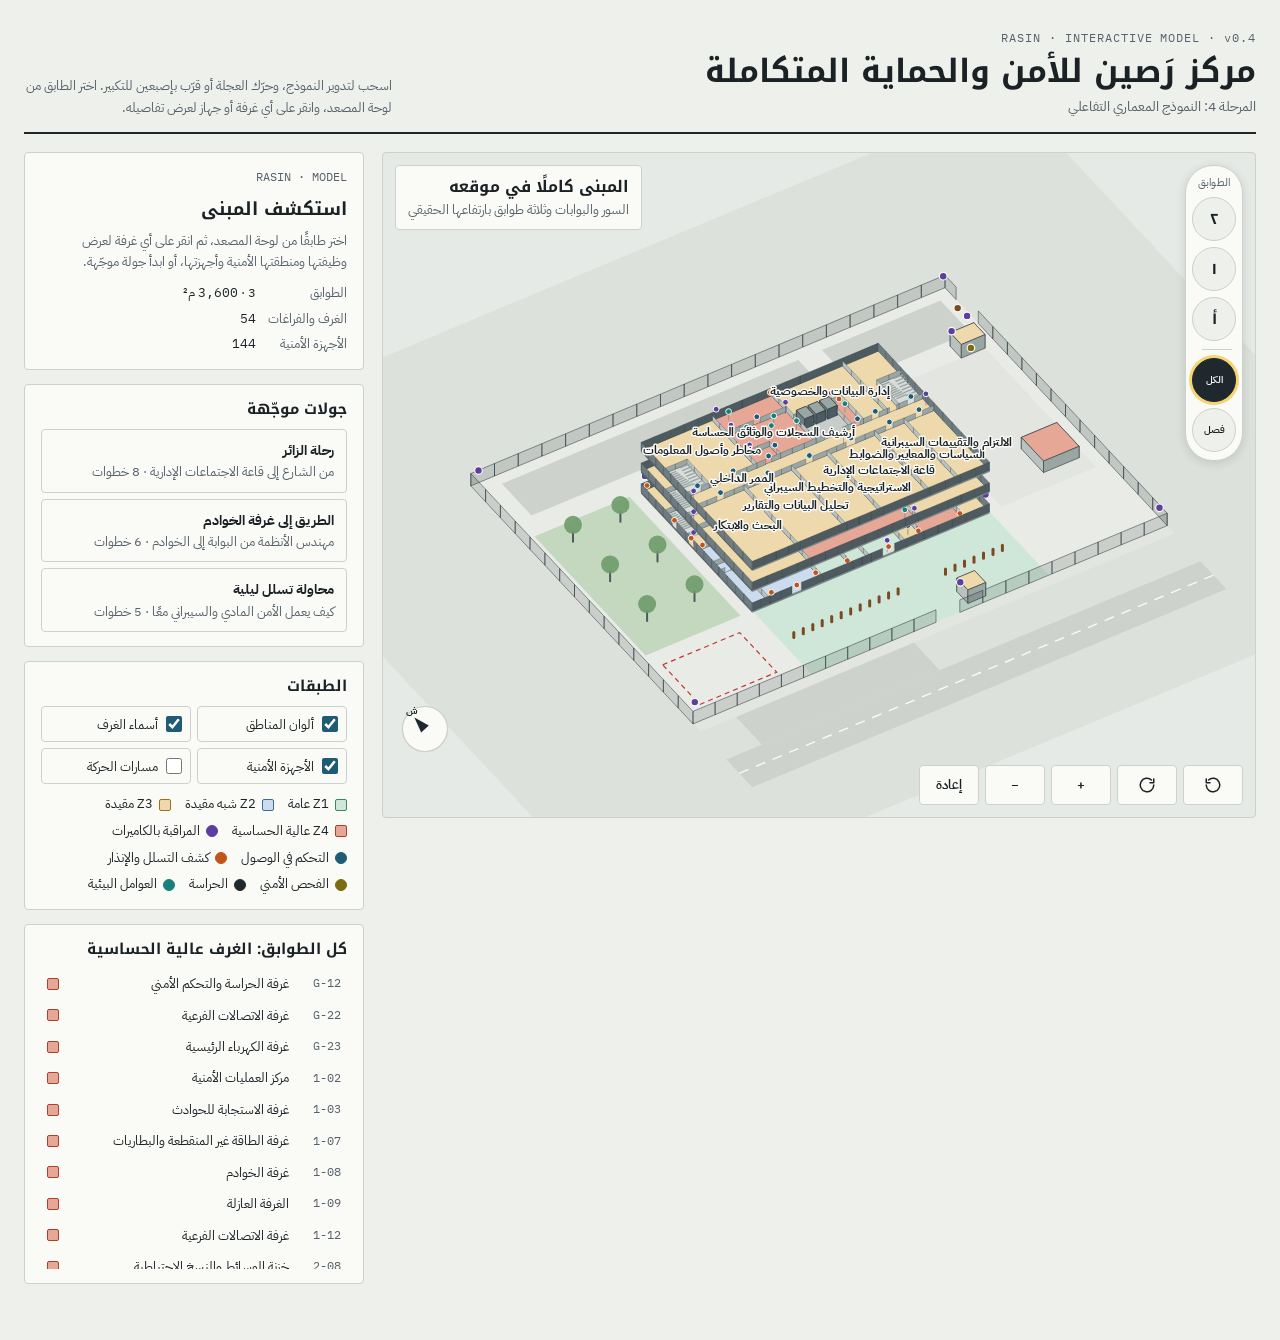
==== commit 745fca70: "Rewrite "why this organization", rename goal label, drop section-4 lead and footer course info; remo" ====
--- a/embeds/model.html
+++ b/embeds/model.html
@@ -215,7 +215,6 @@
     </aside>
   </div>
 
-  <p class="foot">النموذج مبني آليًا من ملفات البيانات نفسها التي بُنيت منها المخططات ومخطط الأمن المادي (rasin.json وsecurity.json وtours.json)؛ أي تعديل على غرفة أو جهاز يظهر هنا دون رسم جديد. الأبعاد افتراضية (ف-3، ف-4)، وارتفاع الجدران مقطوع عمدًا للعرض.</p>
 </div>
 
 <script id="data" type="application/json">{"meta":{"project":"مركز رَصين للأمن والحماية المتكاملة","project_en":"RASIN Integrated Security Center","version":"0.2","phase":2,"units":"m","building":{"w":40,"h":30,"floor_height":4,"origin_on_site":[20,14]},"site":{"w":80,"h":60},"note":"الأبعاد افتراضية إرشادية (ف-3، ف-4) وليست هندسية. المحور x من الغرب إلى الشرق، والمحور y من الشمال إلى الجنوب."},"zones":{"Z0":{"ar":"المحيط الخارجي","en":"Perimeter","auth":"حراسة البوابة وفحص المركبات"},"Z1":{"ar":"عامة","en":"Public","auth":"تسجيل الزائر والتحقق من الهوية والفحص الأمني"},"Z2":{"ar":"شبه مقيدة","en":"Semi-restricted","auth":"بطاقة زائر مع مرافق، أو بطاقة موظف"},"Z3":{"ar":"مقيدة","en":"Restricted","auth":"بطاقة موظف مع صلاحية الطابق"},"Z4":{"ar":"عالية الحساسية","en":"High security","auth":"بطاقة مع رمز سري (PIN) أو بصمة، وسجل دخول وخروج"}},"tags":{"ص":"من التصور المعتمد","ق":"قرار تصميمي في المرحلة 2","ح":"عنصر حركة وخدمة"},"floors":[{"id":"G","sheet":"A-101","ar":"الدور الأرضي","en":"Ground Floor","theme":"الاستقبال والتمكين السيبراني","rooms":[{"id":"G-01","n":"قاعة التوعية والتدريب","e":"Awareness & Training Hall","z":"Z2","t":"ص","r":[3,21,9,9],"d":[[7.5,21,"h",1.6],[7.5,30,"h",1.6,"exit"]],"f":"برامج التوعية والتدريب السيبراني للزوار والموظفين، بنحو 40 مقعدًا. لها مخرج طوارئ مباشر إلى الساحة."},{"id":"G-02","n":"قاعة اجتماعات (أ)","e":"Meeting Room A","z":"Z2","t":"ص","r":[0,15,6,4],"d":[[3,19,"h",1]],"f":"اجتماعات مع الزوار والعملاء دون دخولهم المناطق التشغيلية."},{"id":"G-03","n":"قاعة اجتماعات (ب)","e":"Meeting Room B","z":"Z2","t":"ص","r":[6,15,6,4],"d":[[9,19,"h",1]],"f":"اجتماعات صغيرة ومقابلات."},{"id":"G-04","n":"ممر الزوار","e":"Visitor Corridor","z":"Z2","t":"ق","r":[0,19,12,2],"d":[],"f":"يربط الردهة بالقاعات، ولا يتصل بالممر الداخلي للموظفين.","circ":true},{"id":"G-05","n":"دورات مياه الزوار","e":"Visitor WC","z":"Z2","t":"ق","r":[0,21,3,9],"d":[[1.5,21,"h",1]],"f":"داخل نطاق الزوار حتى لا يحتاج الزائر إلى عبور منطقة مقيدة.","wet":true},{"id":"G-06","n":"الردهة والاستقبال","e":"Lobby & Reception","z":"Z1","t":"ص","r":[12,15,17,7],"d":[[12,20,"v",1.8]],"f":"تسجيل الزوار وإصدار بطاقات الزائر المؤقتة. على حدها الشمالي بوابات دوارة تفصلها عن الممر الداخلي."},{"id":"G-07","n":"غرفة الانتظار","e":"Waiting Room","z":"Z1","t":"ص","r":[12,22,5,8],"d":[[14.5,22,"h",1]],"f":"انتظار الزائر حتى يحضر مرافقه."},{"id":"G-08","n":"الفحص الأمني والتحقق من الهوية","e":"Security Screening & ID Check","z":"Z1","t":"ص","r":[17,22,12,4],"d":[[23,22,"h",3]],"f":"جهاز كشف المعادن وجهاز الأشعة للحقائب ومطابقة الهوية قبل دخول الردهة."},{"id":"G-09","n":"المدخل الرئيسي (بهو عازل)","e":"Main Entrance Vestibule","z":"Z1","t":"ص","r":[20,26,6,4],"d":[[23,26,"h",2],[23,30,"h",2,"main"]],"f":"بابان متتاليان (Airlock) يمنعان الاندفاع المباشر ويضبطان التكييف."},{"id":"G-10","n":"خزائن أمانات الزوار","e":"Visitor Lockers","z":"Z1","t":"ق","r":[17,26,3,4],"d":[[18.5,26,"h",1]],"f":"يودع فيها الزائر الهاتف ووسائط التخزين والممنوعات قبل الدخول."},{"id":"G-11","n":"نقطة الحراسة عند المدخل","e":"Entrance Guard Post","z":"Z3","t":"ق","r":[26,26,3,4],"d":[[27.5,26,"h",1]],"f":"حارس يرى البهو العازل والفحص مباشرة."},{"id":"G-12","n":"غرفة الحراسة والتحكم الأمني","e":"Security Control Room","z":"Z4","t":"ق","r":[29,15,7,15],"d":[[32.5,15,"h",1]],"f":"مراقبة الكاميرات والإنذارات والبوابات والاستجابة الميدانية، على مدار الساعة. نافذة مقاومة على الردهة والفحص، وبابها من الممر الداخلي فقط."},{"id":"G-13","n":"غرفة الحراس","e":"Guards' Room","z":"Z3","t":"ق","r":[36,15,4,15],"d":[[38,15,"h",1]],"f":"تبديل المناوبات وخزائن الحراس وتجهيزاتهم."},{"id":"G-14","n":"الممر الداخلي","e":"Internal Corridor","z":"Z3","t":"ح","r":[0,12,40,3],"d":[[0,13.5,"v",1.4,"exit"]],"f":"ممر الموظفين؛ لا يُدخل إليه من الردهة إلا عبر البوابات الدوارة.","circ":true},{"id":"G-15","n":"الدرج (أ)","e":"Stair A","z":"Z3","t":"ح","r":[0,6,4,6],"d":[[2,12,"h",1.2],[0,9,"v",1.2,"exit"]],"f":"درج طوارئ يخرج مباشرة إلى الغرب.","stair":true},{"id":"G-16","n":"استراحة الموظفين والمطبخ ودورات المياه","e":"Staff Lounge, Pantry & WC","z":"Z3","t":"ص","p":[[0,0],[10,0],[10,12],[4,12],[4,6],[0,6]],"d":[[7,12,"h",1.2]],"f":"خدمات الموظفين داخل المنطقة المقيدة.","wet":true},{"id":"G-17","n":"خدمات الموظفين (غرف تبديل ومصلى)","e":"Staff Services","z":"Z3","t":"ص","r":[10,0,8,12],"d":[[14,12,"h",1.2]],"f":"خزائن شخصية؛ لا تُدخل الحقائب الشخصية إلى غرف العمليات."},{"id":"G-18","n":"مدخل الموظفين","e":"Staff Entrance","z":"Z2","t":"ص","r":[18,0,4,4],"d":[[20,0,"h",1.6,"main"],[20,4,"h",1.6,"turnstile"]],"f":"دخول الموظفين من المواقف الشمالية ببطاقة وبوابة دوارة."},{"id":"G-19","n":"ممر الموظفين","e":"Staff Spine","z":"Z3","t":"ح","r":[18,4,4,8],"d":[],"f":"يصل مدخل الموظفين بالممر الداخلي والمصاعد.","circ":true},{"id":"G-20","n":"غرفة الإتلاف الآمن للمستندات والوسائط","e":"Shredding & Media Destruction","z":"Z3","t":"ق","r":[22,0,8,6],"d":[[22,5,"v",1]],"f":"إتلاف الورق ووسائط التخزين قبل خروجها من المبنى (ISO 27001: 7.14)."},{"id":"G-21","n":"المصاعد","e":"Elevators","z":"Z3","t":"ح","r":[22,6,6,6],"d":[[25,12,"h",3]],"f":"مصعدان للأفراد ومصعد خدمة؛ لا تعمل إلا ببطاقة، والطوابق حسب الصلاحية.","lift":true},{"id":"G-22","n":"غرفة الاتصالات الفرعية","e":"IDF Room","z":"Z4","t":"ق","r":[28,6,2,6],"d":[[29,12,"h",0.9]],"f":"تجهيزات الشبكة الخاصة بالطابق."},{"id":"G-23","n":"غرفة الكهرباء الرئيسية","e":"Main Electrical Room","z":"Z4","t":"ق","r":[30,0,4,6],"d":[[34,3,"v",1]],"f":"اللوحات الرئيسية؛ يدخلها الفني من مدخل الخدمة دون المرور بالمكاتب."},{"id":"G-24","n":"فحص البريد والتوريدات","e":"Mail & Delivery Screening","z":"Z3","t":"ق","r":[30,6,4,6],"d":[[32,12,"h",1],[34,9,"v",1]],"f":"فحص الطرود والتوريدات قبل توزيعها داخل المبنى."},{"id":"G-25","n":"مدخل الخدمة والتحميل","e":"Service Entrance & Loading","z":"Z2","t":"ص","r":[34,0,6,6],"d":[[40,3,"v",2.4,"main"],[35,6,"h",1.2]],"f":"استلام التوريدات من ساحة الخدمة."},{"id":"G-26","n":"ممر الخدمة","e":"Service Passage","z":"Z3","t":"ح","r":[34,6,2,6],"d":[],"f":"يوصل مدخل الخدمة بالممر الداخلي.","circ":true},{"id":"G-27","n":"الدرج (ب)","e":"Stair B","z":"Z3","t":"ح","r":[36,6,4,6],"d":[[38,12,"h",1.2],[40,9,"v",1.2,"exit"]],"f":"درج طوارئ يخرج مباشرة إلى ساحة الخدمة.","stair":true}],"special":{"turnstiles":[[19,15,6]],"paths":{"visitor":[[[23,33],[23,28],[23,24],[23,19],[12,20],[3,20]],[[23,19],[14.5,21],[14.5,25]]],"staff":[[[20,-3],[20,2],[20,8],[20,13.5],[25,13.5],[25,10]],[[23,19],[22,15.6],[22,13.5]]],"service":[[[43,3],[37,3],[35,8],[35,13.5],[26,13.5],[26,10]]],"egress":[[[30,13.5],[38,13.5],[38,9],[41.5,9]],[[10,13.5],[2,13.5],[2,9],[-1.5,9]],[[7.5,25],[7.5,31.5]],[[23,24],[23,31.5]]]}},"notes":["المدخل الرئيسي في الواجهة الجنوبية، ويمر الزائر بثلاث مراحل متتالية: البهو العازل، ثم الفحص الأمني، ثم الردهة. هذا تسلسل ردع ثم كشف قبل أي وصول.","كل ما يحتاجه الزائر (الانتظار، القاعات، التدريب، دورات المياه) يقع جنوب خط البوابات الدوارة، فلا سبب يدفعه لعبور المنطقة المقيدة.","المصاعد والسلالم كلها شمال خط البوابات؛ الزائر لا يصل إلى أي طابق علوي إلا ببطاقة زائر مفعلة ومرافق.","غرفة الحراسة والتحكم ترى الردهة والفحص عبر نافذة مقاومة، لكن بابها من الممر الداخلي فقط، فلا يُقتحم من جهة الجمهور.","ثلاثة مسارات منفصلة: الزوار من الجنوب، والموظفون من الشمال، والتوريدات من الشرق عبر غرفة فحص البريد. لا يتقاطع مسار الزائر مع مسار التوريد.","غرفة الإتلاف الآمن قرب مدخل الخدمة، لأن المستندات والوسائط تخرج من المبنى بعد إتلافها فقط."]},{"id":"1","sheet":"A-102","ar":"الدور الأول","en":"First Floor","theme":"العمليات السيبرانية والتهديدات","rooms":[{"id":"1-01","n":"تحليل التهديدات والاستخبارات السيبرانية","e":"Threat Analysis & Cyber Intelligence","z":"Z3","t":"ص","r":[0,15,10,15],"d":[[5,15,"h",1.2]],"f":"رصد التهديدات وتحليل المؤشرات وتغذية مركز العمليات بها."},{"id":"1-02","n":"مركز العمليات الأمنية","e":"Security Operations Center (SOC)","z":"Z4","t":"ص","r":[10,15,18,15],"d":[[19,15,"h",1.6]],"f":"مراقبة الأحداث على مدار الساعة، ويستقبل أحداث الأنظمة المادية لربطها بالأحداث السيبرانية. زجاج الواجهة الجنوبية معتم حتى لا تُرى الشاشات من الخارج."},{"id":"1-03","n":"غرفة الاستجابة للحوادث","e":"Incident Response Room","z":"Z4","t":"ص","r":[28,15,8,8],"d":[[32,15,"h",1.2],[28,19,"v",1.2]],"f":"إدارة الحادث عند تصعيده؛ متصلة مباشرة بمركز العمليات."},{"id":"1-04","n":"التنسيق ومراجعة الحوادث","e":"Coordination & Incident Review","z":"Z3","t":"ص","r":[28,23,12,7],"d":[[32,23,"h",1],[28,26.5,"v",1]],"f":"اجتماعات التنسيق ومراجعة ما بعد الحادث (Lessons Learned)."},{"id":"1-05","n":"مكتب مشرف المناوبة","e":"Shift Supervisor Office","z":"Z3","t":"ق","r":[36,15,4,8],"d":[[38,15,"h",1]],"f":"إشراف المناوبة وقرار التصعيد إلى غرفة الاستجابة."},{"id":"1-06","n":"حماية المعلومات والأنظمة","e":"Information & Systems Protection","z":"Z3","t":"ص","p":[[0,0],[12,0],[12,12],[4,12],[4,6],[0,6]],"d":[[8,12,"h",1.2]],"f":"إدارة الضوابط التقنية لحماية الأنظمة والبيانات."},{"id":"1-07","n":"غرفة الطاقة غير المنقطعة والبطاريات","e":"UPS & Battery Room","z":"Z4","t":"ق","r":[12,0,10,4],"d":[[17,4,"h",1.2]],"f":"تغذي غرفة الخوادم عند انقطاع الكهرباء حتى يعمل المولد. تحمي غرفة الخوادم من الجدار الخارجي."},{"id":"1-08","n":"غرفة الخوادم","e":"Server Room","z":"Z4","t":"ق","p":[[12,4],[22,4],[22,12],[16,12],[16,9],[12,9]],"d":[],"f":"قلب الطابق، بلا جدار خارجي ولا نافذة، وتحتها غرف جافة في الأرضي. الدخول عبر الغرفة العازلة فقط (ق-1، ق-2)."},{"id":"1-09","n":"الغرفة العازلة","e":"Mantrap","z":"Z4","t":"ق","r":[12,9,4,3],"d":[[14,12,"h",1],[16,10.5,"v",1]],"f":"بابان لا يفتحان معًا، وتحقق ثنائي؛ يمنع التتبع خلف موظف."},{"id":"1-10","n":"تشغيل ومراقبة الأنظمة","e":"Systems Operations & Monitoring","z":"Z3","t":"ص","p":[[22,0],[34,0],[34,12],[30,12],[30,6],[22,6]],"d":[[32,12,"h",1.2]],"f":"مراقبة أداء الخوادم والشبكات وتوفرها؛ مجاورة لغرفة الخوادم دون أن تفتح عليها."},{"id":"1-11","n":"المصاعد","e":"Elevators","z":"Z3","t":"ح","r":[22,6,6,6],"d":[[25,12,"h",3]],"f":"تفتح على الممر الداخلي؛ لا يتوقف المصعد هنا إلا لمن يملك صلاحية الطابق.","lift":true},{"id":"1-12","n":"غرفة الاتصالات الفرعية","e":"IDF Room","z":"Z4","t":"ق","r":[28,6,2,6],"d":[[29,12,"h",0.9]],"f":"تجهيزات الشبكة الخاصة بالطابق."},{"id":"1-13","n":"دورات المياه والمطبخ","e":"WC & Pantry","z":"Z3","t":"ق","p":[[34,0],[40,0],[40,6],[36,6],[36,12],[34,12]],"d":[[35,12,"h",1.2]],"f":"تخدم فرق المناوبة على مدار الساعة؛ بعيدة عن غرفة الخوادم.","wet":true},{"id":"1-14","n":"الممر الداخلي","e":"Internal Corridor","z":"Z3","t":"ح","r":[0,12,40,3],"d":[],"f":"ممر الطابق.","circ":true},{"id":"1-15","n":"الدرج (أ)","e":"Stair A","z":"Z3","t":"ح","r":[0,6,4,6],"d":[[2,12,"h",1.2]],"f":"الخروج منه حر، وإعادة الدخول إلى الطابق ببطاقة.","stair":true},{"id":"1-16","n":"الدرج (ب)","e":"Stair B","z":"Z3","t":"ح","r":[36,6,4,6],"d":[[38,12,"h",1.2]],"f":"الخروج منه حر، وإعادة الدخول إلى الطابق ببطاقة.","stair":true}],"special":{"turnstiles":[],"paths":{"staff":[[[25,10],[25,13.5],[19,13.5],[19,17]],[[25,13.5],[14,13.5],[14,10.5],[19,8]]],"egress":[[[19,22],[19,13.5],[2,13.5],[2,9]],[[19,13.5],[38,13.5],[38,9]]]}},"notes":["غرفة الخوادم في قلب الطابق: شمالها غرفة الطاقة، وشرقها المصاعد وغرفة التشغيل، وغربها وحدة الحماية، وجنوبها الممر. لا يلامسها أي جدار خارجي (ق-1).","الوصول إلى غرفة الخوادم عبر الغرفة العازلة فقط، وبابها الثاني لا يُفتح قبل إغلاق الأول (ق-2).","تحت غرفة الخوادم في الأرضي غرف جافة (خدمات الموظفين وممر الموظفين)، ولا تمر فوقها تمديدات مياه؛ دورات المياه والمطبخ في الطرف الشرقي البعيد.","مركز العمليات وغرفة الاستجابة متجاوران ويتصلان بباب داخلي، فينتقل الفريق دون المرور بالممر.","مركز العمليات في الواجهة الجنوبية، لذلك زجاجها معتم أو بغشاء عاكس حتى لا تُرى الشاشات من الساحة أو الشارع.","الطابق كله منطقة مقيدة (Z3) لا يدخله الزوار، وداخله غرف عالية الحساسية (Z4) بتحقق ثنائي."]},{"id":"2","sheet":"A-103","ar":"الدور الثاني","en":"Second Floor","theme":"الحوكمة والمخاطر والتطوير","rooms":[{"id":"2-01","n":"البحث والابتكار","e":"Research & Innovation","z":"Z3","t":"ص","r":[0,15,8,15],"d":[[4,15,"h",1.2]],"f":"مختبر لتجربة الأدوات والحلول على شبكة معزولة عن شبكة الإنتاج."},{"id":"2-02","n":"تحليل البيانات والتقارير","e":"Data Analytics & Reporting","z":"Z3","t":"ص","r":[8,15,8,15],"d":[[12,15,"h",1.2]],"f":"مؤشرات الأداء الأمني والتقارير للإدارة العليا."},{"id":"2-03","n":"الاستراتيجية والتخطيط السيبراني","e":"Cyber Strategy & Planning","z":"Z3","t":"ص","r":[16,15,6,15],"d":[[19,15,"h",1.2]],"f":"الخطط الاستراتيجية وخرائط الطريق."},{"id":"2-04","n":"قاعة الاجتماعات الإدارية","e":"Executive Meeting Room","z":"Z3","t":"ص","r":[22,15,8,15],"d":[[26,15,"h",1.6]],"f":"مقابل المصاعد مباشرة، فيصل إليها الزائر المرافَق (مدقق، جهة رقابية) دون المرور بالمكاتب."},{"id":"2-05","n":"السياسات والمعايير والضوابط","e":"Policies, Standards & Controls","z":"Z3","t":"ص","r":[30,15,5,15],"d":[[32.5,15,"h",1.2]],"f":"إعداد السياسات ومراجعتها وربطها بالضوابط."},{"id":"2-06","n":"الالتزام والتقييمات السيبرانية","e":"Compliance & Assessments","z":"Z3","t":"ص","r":[35,15,5,15],"d":[[37.5,15,"h",1.2]],"f":"التقييمات الداخلية ومتابعة الالتزام بالضوابط."},{"id":"2-07","n":"مخاطر وأصول المعلومات","e":"Information Risk & Asset Management","z":"Z3","t":"ص","p":[[0,0],[12,0],[12,12],[4,12],[4,6],[0,6]],"d":[[8,12,"h",1.2]],"f":"سجل المخاطر وسجل الأصول، ومنها مخاطر الأمن المادي."},{"id":"2-08","n":"خزنة الوسائط والنسخ الاحتياطية","e":"Media & Backup Vault","z":"Z4","t":"ق","r":[12,0,10,4],"d":[[17,4,"h",1.2]],"f":"خزائن مقاومة للحريق لوسائط التخزين؛ تحمي الأرشيف من الجدار الخارجي."},{"id":"2-09","n":"أرشيف السجلات والوثائق الحساسة","e":"Sensitive Records Archive","z":"Z4","t":"ص","p":[[12,4],[22,4],[22,12],[16,12],[16,9],[12,9]],"d":[],"f":"فوق غرفة الخوادم مباشرة، فيستفيد من البنية المدعمة لحمل الأرفف المتحركة. بلا نوافذ، وإطفاء بالغاز النظيف."},{"id":"2-10","n":"استلام السجلات والطباعة الآمنة","e":"Records Check-in & Secure Print","z":"Z4","t":"ق","r":[12,9,4,3],"d":[[14,12,"h",1],[16,10.5,"v",1]],"f":"نقطة وحيدة لتسليم السجلات واستلامها وتسجيلها؛ تعمل كغرفة عازلة للأرشيف."},{"id":"2-11","n":"إدارة البيانات والخصوصية","e":"Data Management & Privacy","z":"Z3","t":"ص","p":[[22,0],[34,0],[34,12],[30,12],[30,6],[22,6]],"d":[[32,12,"h",1.2]],"f":"تصنيف البيانات وحماية الخصوصية؛ مجاورة للأرشيف."},{"id":"2-12","n":"المصاعد","e":"Elevators","z":"Z3","t":"ح","r":[22,6,6,6],"d":[[25,12,"h",3]],"f":"تفتح مقابل قاعة الاجتماعات الإدارية.","lift":true},{"id":"2-13","n":"غرفة الاتصالات الفرعية","e":"IDF Room","z":"Z4","t":"ق","r":[28,6,2,6],"d":[[29,12,"h",0.9]],"f":"تجهيزات الشبكة الخاصة بالطابق."},{"id":"2-14","n":"دورات المياه والمطبخ","e":"WC & Pantry","z":"Z3","t":"ق","p":[[34,0],[40,0],[40,6],[36,6],[36,12],[34,12]],"d":[[35,12,"h",1.2]],"f":"فوق مثيلتها في الدور الأول، بعيدًا عن الأرشيف.","wet":true},{"id":"2-15","n":"الممر الداخلي","e":"Internal Corridor","z":"Z3","t":"ح","r":[0,12,40,3],"d":[],"f":"ممر الطابق.","circ":true},{"id":"2-16","n":"الدرج (أ)","e":"Stair A","z":"Z3","t":"ح","r":[0,6,4,6],"d":[[2,12,"h",1.2]],"f":"الخروج منه حر، وإعادة الدخول إلى الطابق ببطاقة.","stair":true},{"id":"2-17","n":"الدرج (ب)","e":"Stair B","z":"Z3","t":"ح","r":[36,6,4,6],"d":[[38,12,"h",1.2]],"f":"الخروج منه حر، وإعادة الدخول إلى الطابق ببطاقة.","stair":true}],"special":{"turnstiles":[],"paths":{"visitor":[[[25,10],[25,13.5],[26,13.5],[26,20]]],"staff":[[[25,13.5],[14,13.5],[14,10.5],[19,8]]],"egress":[[[19,22],[19,13.5],[2,13.5],[2,9]],[[26,13.5],[38,13.5],[38,9]]]}},"notes":["الأرشيف الحساس فوق غرفة الخوادم تمامًا، فتُصمَّم بنية واحدة مدعمة لهذا العمود الرأسي من الأرض إلى السطح.","الأرشيف محاط بخزنة الوسائط شمالًا وبغرفة الاستلام جنوبًا، فلا جدار خارجي مباشر ولا مدخل إلا عبر نقطة الاستلام المسجلة.","الأرشيف في الطابق الأخير، لذلك: لا معدات تكييف أو تصريف مطر فوق سقفه، وعزل مائي مضاعف للسطح، وحساسات تسرب على السقف (معالجة لخطر الماء).","قاعة الاجتماعات الإدارية مقابل المصاعد: الزائر المرافَق يخرج من المصعد إلى القاعة مباشرة ولا يرى المكاتب أو المستندات.","دورات المياه في الطرف الشرقي، فوق مثيلتها في الأول، بعيدًا عن الأرشيف وغرفة الخوادم."]}],"site":{"sheet":"A-100","canvas":[80,76],"elements":[{"id":"S-01","k":"street","n":"الشارع الرئيسي","r":[0,69,80,7]},{"id":"S-02","k":"parkout","n":"مواقف الزوار (خارج السور)","r":[6,62,30,7],"f":"خارج السور عمدًا، فلا تقف مركبة غير مفحوصة قرب المبنى (مسافة الأمان Standoff)."},{"id":"S-03","k":"sidewalk","n":"الرصيف","r":[0,60,80,2]},{"id":"S-04","k":"plaza","n":"ساحة المدخل (منطقة الأمان)","r":[20,44,40,16],"f":"16 م بين السور والواجهة الجنوبية بلا مواقف."},{"id":"S-05","k":"parkin","n":"مواقف الموظفين","r":[4,2,50,8],"f":"داخل السور؛ تصلها المركبات بعد الفحص عند البوابة (2)."},{"id":"S-06","k":"yard","n":"ساحة الخدمة","r":[62,14,16,30],"f":"التحميل والتوريدات والمولد."},{"id":"S-07","k":"gen","n":"المولد وخزان الوقود","r":[70,34,8,8],"f":"على بعد 10 م من المبنى."},{"id":"S-08","k":"assembly","n":"نقطة التجمع","r":[3,47,13,10],"f":"بعيدة عن الواجهات وعن مسار مركبات الطوارئ."},{"id":"S-09","k":"drive","n":"طريق المركبات الداخلي","r":[58,2,20,8]},{"id":"S-10","k":"green","n":"تشجير منخفض","r":[2,14,16,30]}],"gates":[{"id":"GT-1","n":"البوابة (1): الزوار والمشاة","at":[43,60],"w":4,"side":"s","booth":[47,56,3,3]},{"id":"GT-2","n":"البوابة (2): الموظفون والتوريدات","at":[80,6],"w":6,"side":"e","booth":[74,11,4,3]}],"bollards":[[22,52],[58,52]],"paths":{"visitor":[[[45,66],[45,60],[43,52],[43,45]]],"staff":[[[82,6],[70,6],[40,6],[40,14]]],"service":[[[82,7],[70,7],[66,12],[66,17],[60,17]]],"egress":[[[27.5,44],[14,50]],[[20,23],[14,50]],[[60,23],[64,30]]]}}}</script>
@@ -449,7 +448,7 @@
 function roomCard(r,f){ const p=poly(r); const Z=D.zones[r.z]; const devs=devicesIn(r,f);
   return `<span class="id">${r.id} · ${f.ar}</span><h3>${r.n}</h3><div class="en">${r.e}</div><div><span class="chip" style="background:${ZC(r.z)};border-color:${ZS(r.z)}">${r.z} · ${Z.ar}</span></div>
   <p style="margin:0;font-size:14px">${r.f}</p>
-  <dl class="kv"><dt>التحقق</dt><dd>${Z.auth}</dd><dt>المساحة</dt><dd><span class="mono">${fmt(area(p))}</span> م²</dd><dt>المصدر</dt><dd>[${r.t}] ${D.tags[r.t]}</dd></dl>
+  <dl class="kv"><dt>التحقق</dt><dd>${Z.auth}</dd><dt>المساحة</dt><dd><span class="mono">${fmt(area(p))}</span> م²</dd></dl>
   <div><p class="hint" style="margin-bottom:4px">الأجهزة في الغرفة وعلى أبوابها (${devs.length})</p><ul class="devlist">${devs.map(devRow).join('')||'<li class="hint">لا أجهزة</li>'}</ul></div>
   <button type="button" class="linkbtn" id="clear">إلغاء التحديد</button>`; }
 function devCard(d,sheet){ const v=C[d.k]; let where='الموقع العام'; if(sheet!=='site'){ const f=FLOORS.find(x=>x.id===sheet); const r=f.rooms.find(r=>pip(d.x,d.y,poly(r))); where=r?`${r.n} · ${f.ar}`:f.ar; }
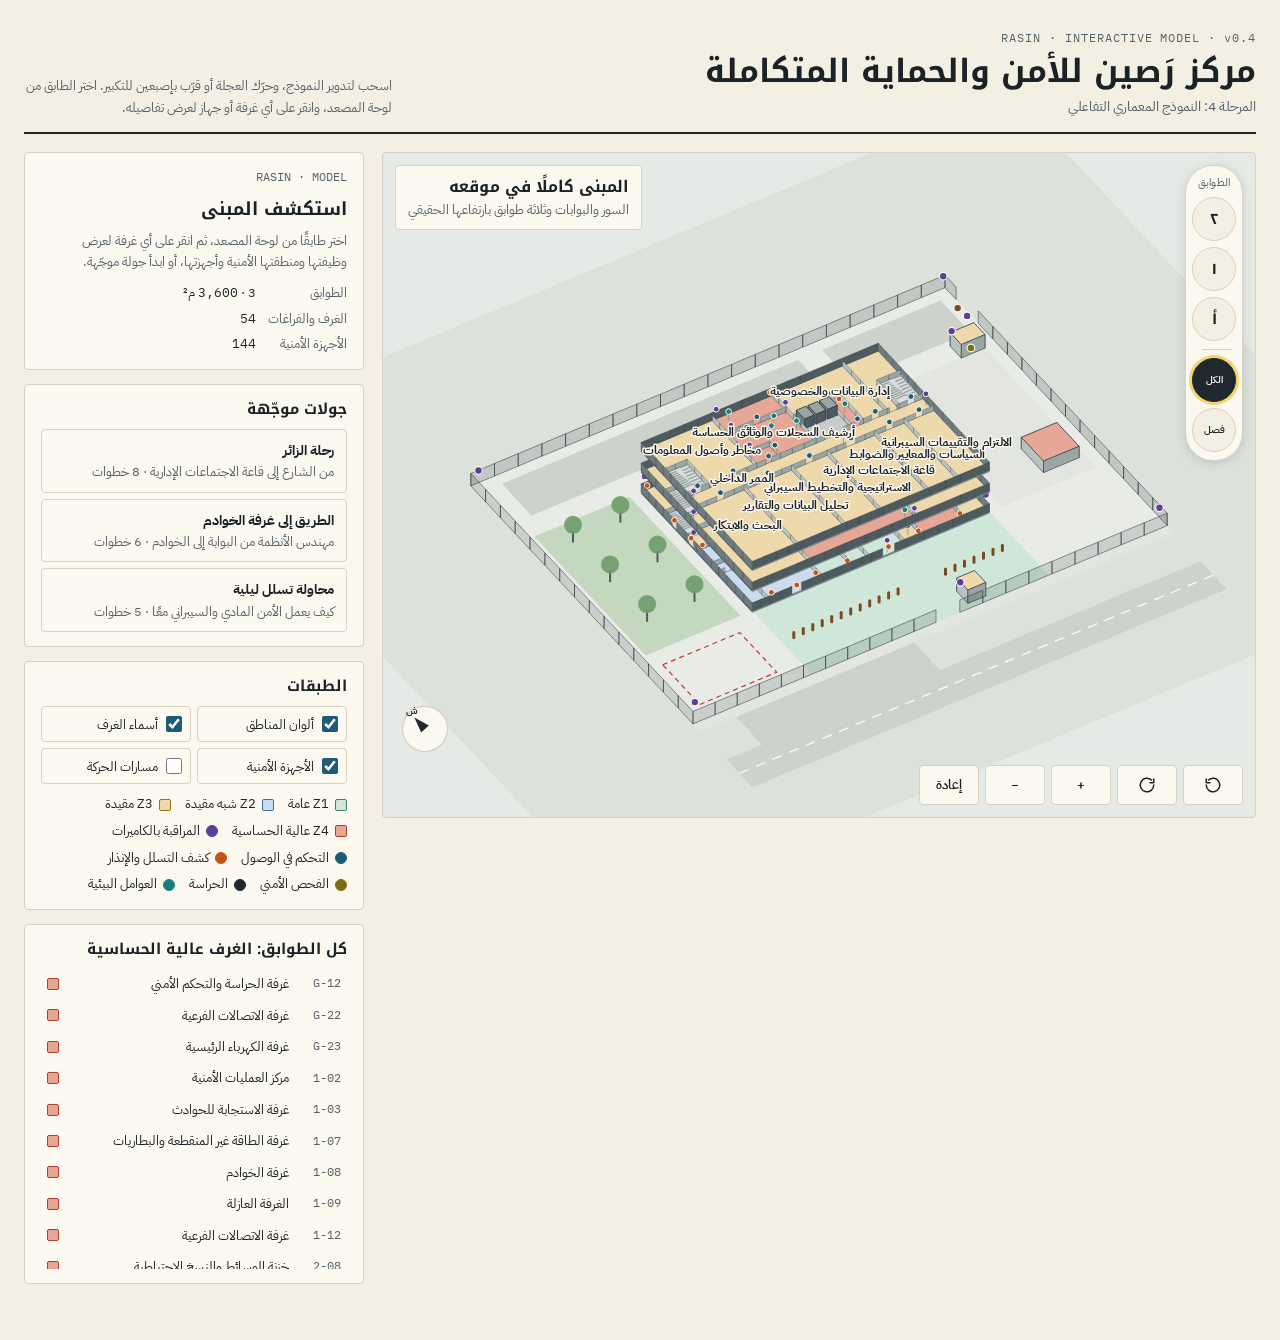
==== commit 955331ca: "Clearer icons, click notes on function words, cream light background - Replace compass and heart ico" ====
--- a/embeds/model.html
+++ b/embeds/model.html
@@ -2,8 +2,19 @@
 <html lang="ar" dir="rtl">
 <head>
 <meta charset="utf-8">
+<script>/* Light by default; dark only if chosen on the main site. When embedded, main.js syncs the theme. */try{document.documentElement.setAttribute('data-theme',localStorage.getItem('rasin-theme')==='dark'?'dark':'light')}catch(e){document.documentElement.setAttribute('data-theme','light')}</script>
 <meta name="viewport" content="width=device-width,initial-scale=1,viewport-fit=cover">
 <style>[hidden]{display:none!important}</style>
+<!-- Background mode (model.html?bg=1): used by the presentation's opening section — shows the building only, no UI -->
+<script>if(/[?&]bg=1(&|$)/.test(location.search))document.documentElement.classList.add('bg');</script>
+<style>
+html.bg .top,html.bg .panel,html.bg .where,html.bg .compass,html.bg .elev,html.bg .vctl,html.bg .tourcard{display:none!important}
+html.bg body{margin:0;padding:0;overflow:hidden}
+html.bg .wrap{max-width:none;margin:0;gap:0}
+html.bg .board{display:block}
+html.bg .viewer{position:fixed;inset:0;height:100vh;min-height:0;border:0;border-radius:0}
+html.bg .scene text,html.bg .scene .devs{display:none}
+</style>
 </head>
 <body>
 <title>نموذج رَصين التفاعلي</title>
@@ -14,7 +25,7 @@
 <style>
 /* Layout: the model is the hero — a large viewport with an elevator-panel floor switcher and view controls; inspector, tours and room directory at the side */
 :root{
-  --paper:#EEF0EC; --sheet:#FAFAF7; --ink:#1B2226; --ink-2:#55616A; --rule:#CBD1CC; --wall:#1F282D; --accent:#1E5B74;
+  --paper:#F4EFE3; --sheet:#FBF8F0; --ink:#1B2226; --ink-2:#55616A; --rule:#D8D1C0; --wall:#1F282D; --accent:#1E5B74;
   --sky:#E6EAE7; --ground:#DCE1DB; --plot:#E8EBE6;
   --wall-a:#9AA6A3; --wall-b:#B9C2BF; --wall-x:#4D5A5F; --wall-xb:#6E7B80; --slab:#59656A; --slab-b:#7C878B; --wall-top:#2B3439;
   --z0:#E2E5E0; --z1:#CFE7D8; --z2:#CCDCEE; --z3:#EED9AC; --z4:#E7A797;
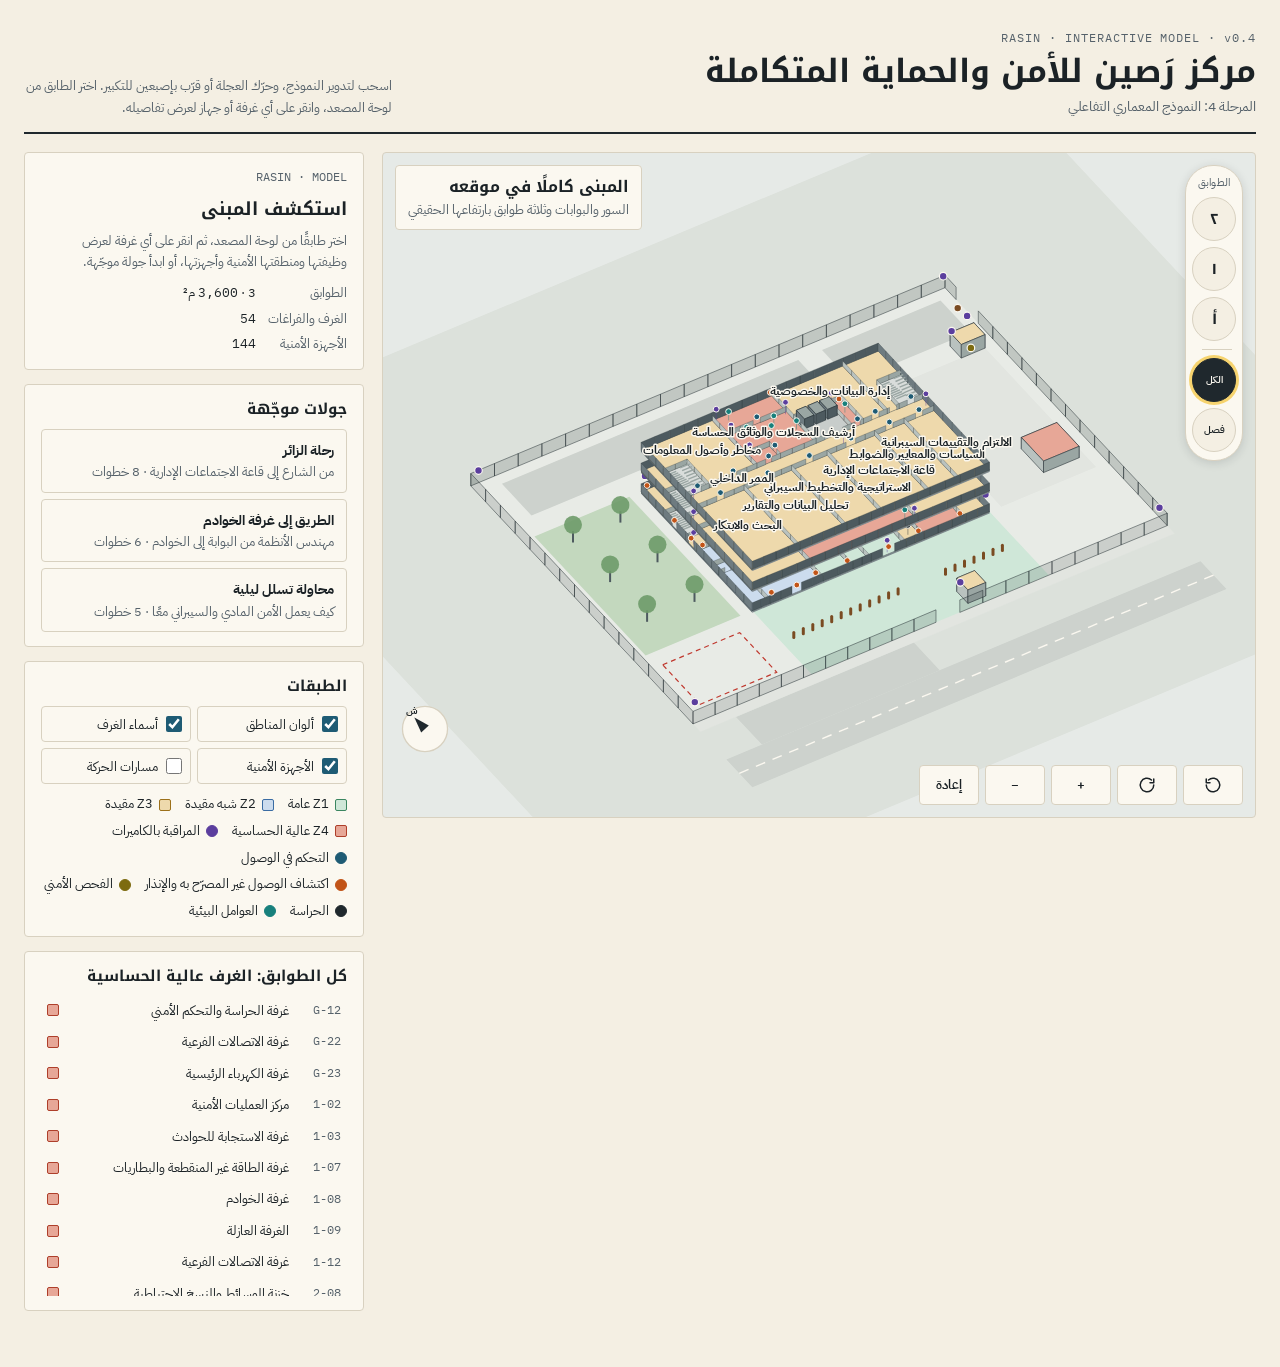
==== commit bbb25658: "Wording: 'authorized' instead of 'rightful', unauthorized-access detection, name-only Why RASIN note" ====
--- a/embeds/model.html
+++ b/embeds/model.html
@@ -229,7 +229,7 @@
 </div>
 
 <script id="data" type="application/json">{"meta":{"project":"مركز رَصين للأمن والحماية المتكاملة","project_en":"RASIN Integrated Security Center","version":"0.2","phase":2,"units":"m","building":{"w":40,"h":30,"floor_height":4,"origin_on_site":[20,14]},"site":{"w":80,"h":60},"note":"الأبعاد افتراضية إرشادية (ف-3، ف-4) وليست هندسية. المحور x من الغرب إلى الشرق، والمحور y من الشمال إلى الجنوب."},"zones":{"Z0":{"ar":"المحيط الخارجي","en":"Perimeter","auth":"حراسة البوابة وفحص المركبات"},"Z1":{"ar":"عامة","en":"Public","auth":"تسجيل الزائر والتحقق من الهوية والفحص الأمني"},"Z2":{"ar":"شبه مقيدة","en":"Semi-restricted","auth":"بطاقة زائر مع مرافق، أو بطاقة موظف"},"Z3":{"ar":"مقيدة","en":"Restricted","auth":"بطاقة موظف مع صلاحية الطابق"},"Z4":{"ar":"عالية الحساسية","en":"High security","auth":"بطاقة مع رمز سري (PIN) أو بصمة، وسجل دخول وخروج"}},"tags":{"ص":"من التصور المعتمد","ق":"قرار تصميمي في المرحلة 2","ح":"عنصر حركة وخدمة"},"floors":[{"id":"G","sheet":"A-101","ar":"الدور الأرضي","en":"Ground Floor","theme":"الاستقبال والتمكين السيبراني","rooms":[{"id":"G-01","n":"قاعة التوعية والتدريب","e":"Awareness & Training Hall","z":"Z2","t":"ص","r":[3,21,9,9],"d":[[7.5,21,"h",1.6],[7.5,30,"h",1.6,"exit"]],"f":"برامج التوعية والتدريب السيبراني للزوار والموظفين، بنحو 40 مقعدًا. لها مخرج طوارئ مباشر إلى الساحة."},{"id":"G-02","n":"قاعة اجتماعات (أ)","e":"Meeting Room A","z":"Z2","t":"ص","r":[0,15,6,4],"d":[[3,19,"h",1]],"f":"اجتماعات مع الزوار والعملاء دون دخولهم المناطق التشغيلية."},{"id":"G-03","n":"قاعة اجتماعات (ب)","e":"Meeting Room B","z":"Z2","t":"ص","r":[6,15,6,4],"d":[[9,19,"h",1]],"f":"اجتماعات صغيرة ومقابلات."},{"id":"G-04","n":"ممر الزوار","e":"Visitor Corridor","z":"Z2","t":"ق","r":[0,19,12,2],"d":[],"f":"يربط الردهة بالقاعات، ولا يتصل بالممر الداخلي للموظفين.","circ":true},{"id":"G-05","n":"دورات مياه الزوار","e":"Visitor WC","z":"Z2","t":"ق","r":[0,21,3,9],"d":[[1.5,21,"h",1]],"f":"داخل نطاق الزوار حتى لا يحتاج الزائر إلى عبور منطقة مقيدة.","wet":true},{"id":"G-06","n":"الردهة والاستقبال","e":"Lobby & Reception","z":"Z1","t":"ص","r":[12,15,17,7],"d":[[12,20,"v",1.8]],"f":"تسجيل الزوار وإصدار بطاقات الزائر المؤقتة. على حدها الشمالي بوابات دوارة تفصلها عن الممر الداخلي."},{"id":"G-07","n":"غرفة الانتظار","e":"Waiting Room","z":"Z1","t":"ص","r":[12,22,5,8],"d":[[14.5,22,"h",1]],"f":"انتظار الزائر حتى يحضر مرافقه."},{"id":"G-08","n":"الفحص الأمني والتحقق من الهوية","e":"Security Screening & ID Check","z":"Z1","t":"ص","r":[17,22,12,4],"d":[[23,22,"h",3]],"f":"جهاز كشف المعادن وجهاز الأشعة للحقائب ومطابقة الهوية قبل دخول الردهة."},{"id":"G-09","n":"المدخل الرئيسي (بهو عازل)","e":"Main Entrance Vestibule","z":"Z1","t":"ص","r":[20,26,6,4],"d":[[23,26,"h",2],[23,30,"h",2,"main"]],"f":"بابان متتاليان (Airlock) يمنعان الاندفاع المباشر ويضبطان التكييف."},{"id":"G-10","n":"خزائن أمانات الزوار","e":"Visitor Lockers","z":"Z1","t":"ق","r":[17,26,3,4],"d":[[18.5,26,"h",1]],"f":"يودع فيها الزائر الهاتف ووسائط التخزين والممنوعات قبل الدخول."},{"id":"G-11","n":"نقطة الحراسة عند المدخل","e":"Entrance Guard Post","z":"Z3","t":"ق","r":[26,26,3,4],"d":[[27.5,26,"h",1]],"f":"حارس يرى البهو العازل والفحص مباشرة."},{"id":"G-12","n":"غرفة الحراسة والتحكم الأمني","e":"Security Control Room","z":"Z4","t":"ق","r":[29,15,7,15],"d":[[32.5,15,"h",1]],"f":"مراقبة الكاميرات والإنذارات والبوابات والاستجابة الميدانية، على مدار الساعة. نافذة مقاومة على الردهة والفحص، وبابها من الممر الداخلي فقط."},{"id":"G-13","n":"غرفة الحراس","e":"Guards' Room","z":"Z3","t":"ق","r":[36,15,4,15],"d":[[38,15,"h",1]],"f":"تبديل المناوبات وخزائن الحراس وتجهيزاتهم."},{"id":"G-14","n":"الممر الداخلي","e":"Internal Corridor","z":"Z3","t":"ح","r":[0,12,40,3],"d":[[0,13.5,"v",1.4,"exit"]],"f":"ممر الموظفين؛ لا يُدخل إليه من الردهة إلا عبر البوابات الدوارة.","circ":true},{"id":"G-15","n":"الدرج (أ)","e":"Stair A","z":"Z3","t":"ح","r":[0,6,4,6],"d":[[2,12,"h",1.2],[0,9,"v",1.2,"exit"]],"f":"درج طوارئ يخرج مباشرة إلى الغرب.","stair":true},{"id":"G-16","n":"استراحة الموظفين والمطبخ ودورات المياه","e":"Staff Lounge, Pantry & WC","z":"Z3","t":"ص","p":[[0,0],[10,0],[10,12],[4,12],[4,6],[0,6]],"d":[[7,12,"h",1.2]],"f":"خدمات الموظفين داخل المنطقة المقيدة.","wet":true},{"id":"G-17","n":"خدمات الموظفين (غرف تبديل ومصلى)","e":"Staff Services","z":"Z3","t":"ص","r":[10,0,8,12],"d":[[14,12,"h",1.2]],"f":"خزائن شخصية؛ لا تُدخل الحقائب الشخصية إلى غرف العمليات."},{"id":"G-18","n":"مدخل الموظفين","e":"Staff Entrance","z":"Z2","t":"ص","r":[18,0,4,4],"d":[[20,0,"h",1.6,"main"],[20,4,"h",1.6,"turnstile"]],"f":"دخول الموظفين من المواقف الشمالية ببطاقة وبوابة دوارة."},{"id":"G-19","n":"ممر الموظفين","e":"Staff Spine","z":"Z3","t":"ح","r":[18,4,4,8],"d":[],"f":"يصل مدخل الموظفين بالممر الداخلي والمصاعد.","circ":true},{"id":"G-20","n":"غرفة الإتلاف الآمن للمستندات والوسائط","e":"Shredding & Media Destruction","z":"Z3","t":"ق","r":[22,0,8,6],"d":[[22,5,"v",1]],"f":"إتلاف الورق ووسائط التخزين قبل خروجها من المبنى (ISO 27001: 7.14)."},{"id":"G-21","n":"المصاعد","e":"Elevators","z":"Z3","t":"ح","r":[22,6,6,6],"d":[[25,12,"h",3]],"f":"مصعدان للأفراد ومصعد خدمة؛ لا تعمل إلا ببطاقة، والطوابق حسب الصلاحية.","lift":true},{"id":"G-22","n":"غرفة الاتصالات الفرعية","e":"IDF Room","z":"Z4","t":"ق","r":[28,6,2,6],"d":[[29,12,"h",0.9]],"f":"تجهيزات الشبكة الخاصة بالطابق."},{"id":"G-23","n":"غرفة الكهرباء الرئيسية","e":"Main Electrical Room","z":"Z4","t":"ق","r":[30,0,4,6],"d":[[34,3,"v",1]],"f":"اللوحات الرئيسية؛ يدخلها الفني من مدخل الخدمة دون المرور بالمكاتب."},{"id":"G-24","n":"فحص البريد والتوريدات","e":"Mail & Delivery Screening","z":"Z3","t":"ق","r":[30,6,4,6],"d":[[32,12,"h",1],[34,9,"v",1]],"f":"فحص الطرود والتوريدات قبل توزيعها داخل المبنى."},{"id":"G-25","n":"مدخل الخدمة والتحميل","e":"Service Entrance & Loading","z":"Z2","t":"ص","r":[34,0,6,6],"d":[[40,3,"v",2.4,"main"],[35,6,"h",1.2]],"f":"استلام التوريدات من ساحة الخدمة."},{"id":"G-26","n":"ممر الخدمة","e":"Service Passage","z":"Z3","t":"ح","r":[34,6,2,6],"d":[],"f":"يوصل مدخل الخدمة بالممر الداخلي.","circ":true},{"id":"G-27","n":"الدرج (ب)","e":"Stair B","z":"Z3","t":"ح","r":[36,6,4,6],"d":[[38,12,"h",1.2],[40,9,"v",1.2,"exit"]],"f":"درج طوارئ يخرج مباشرة إلى ساحة الخدمة.","stair":true}],"special":{"turnstiles":[[19,15,6]],"paths":{"visitor":[[[23,33],[23,28],[23,24],[23,19],[12,20],[3,20]],[[23,19],[14.5,21],[14.5,25]]],"staff":[[[20,-3],[20,2],[20,8],[20,13.5],[25,13.5],[25,10]],[[23,19],[22,15.6],[22,13.5]]],"service":[[[43,3],[37,3],[35,8],[35,13.5],[26,13.5],[26,10]]],"egress":[[[30,13.5],[38,13.5],[38,9],[41.5,9]],[[10,13.5],[2,13.5],[2,9],[-1.5,9]],[[7.5,25],[7.5,31.5]],[[23,24],[23,31.5]]]}},"notes":["المدخل الرئيسي في الواجهة الجنوبية، ويمر الزائر بثلاث مراحل متتالية: البهو العازل، ثم الفحص الأمني، ثم الردهة. هذا تسلسل ردع ثم كشف قبل أي وصول.","كل ما يحتاجه الزائر (الانتظار، القاعات، التدريب، دورات المياه) يقع جنوب خط البوابات الدوارة، فلا سبب يدفعه لعبور المنطقة المقيدة.","المصاعد والسلالم كلها شمال خط البوابات؛ الزائر لا يصل إلى أي طابق علوي إلا ببطاقة زائر مفعلة ومرافق.","غرفة الحراسة والتحكم ترى الردهة والفحص عبر نافذة مقاومة، لكن بابها من الممر الداخلي فقط، فلا يُقتحم من جهة الجمهور.","ثلاثة مسارات منفصلة: الزوار من الجنوب، والموظفون من الشمال، والتوريدات من الشرق عبر غرفة فحص البريد. لا يتقاطع مسار الزائر مع مسار التوريد.","غرفة الإتلاف الآمن قرب مدخل الخدمة، لأن المستندات والوسائط تخرج من المبنى بعد إتلافها فقط."]},{"id":"1","sheet":"A-102","ar":"الدور الأول","en":"First Floor","theme":"العمليات السيبرانية والتهديدات","rooms":[{"id":"1-01","n":"تحليل التهديدات والاستخبارات السيبرانية","e":"Threat Analysis & Cyber Intelligence","z":"Z3","t":"ص","r":[0,15,10,15],"d":[[5,15,"h",1.2]],"f":"رصد التهديدات وتحليل المؤشرات وتغذية مركز العمليات بها."},{"id":"1-02","n":"مركز العمليات الأمنية","e":"Security Operations Center (SOC)","z":"Z4","t":"ص","r":[10,15,18,15],"d":[[19,15,"h",1.6]],"f":"مراقبة الأحداث على مدار الساعة، ويستقبل أحداث الأنظمة المادية لربطها بالأحداث السيبرانية. زجاج الواجهة الجنوبية معتم حتى لا تُرى الشاشات من الخارج."},{"id":"1-03","n":"غرفة الاستجابة للحوادث","e":"Incident Response Room","z":"Z4","t":"ص","r":[28,15,8,8],"d":[[32,15,"h",1.2],[28,19,"v",1.2]],"f":"إدارة الحادث عند تصعيده؛ متصلة مباشرة بمركز العمليات."},{"id":"1-04","n":"التنسيق ومراجعة الحوادث","e":"Coordination & Incident Review","z":"Z3","t":"ص","r":[28,23,12,7],"d":[[32,23,"h",1],[28,26.5,"v",1]],"f":"اجتماعات التنسيق ومراجعة ما بعد الحادث (Lessons Learned)."},{"id":"1-05","n":"مكتب مشرف المناوبة","e":"Shift Supervisor Office","z":"Z3","t":"ق","r":[36,15,4,8],"d":[[38,15,"h",1]],"f":"إشراف المناوبة وقرار التصعيد إلى غرفة الاستجابة."},{"id":"1-06","n":"حماية المعلومات والأنظمة","e":"Information & Systems Protection","z":"Z3","t":"ص","p":[[0,0],[12,0],[12,12],[4,12],[4,6],[0,6]],"d":[[8,12,"h",1.2]],"f":"إدارة الضوابط التقنية لحماية الأنظمة والبيانات."},{"id":"1-07","n":"غرفة الطاقة غير المنقطعة والبطاريات","e":"UPS & Battery Room","z":"Z4","t":"ق","r":[12,0,10,4],"d":[[17,4,"h",1.2]],"f":"تغذي غرفة الخوادم عند انقطاع الكهرباء حتى يعمل المولد. تحمي غرفة الخوادم من الجدار الخارجي."},{"id":"1-08","n":"غرفة الخوادم","e":"Server Room","z":"Z4","t":"ق","p":[[12,4],[22,4],[22,12],[16,12],[16,9],[12,9]],"d":[],"f":"قلب الطابق، بلا جدار خارجي ولا نافذة، وتحتها غرف جافة في الأرضي. الدخول عبر الغرفة العازلة فقط (ق-1، ق-2)."},{"id":"1-09","n":"الغرفة العازلة","e":"Mantrap","z":"Z4","t":"ق","r":[12,9,4,3],"d":[[14,12,"h",1],[16,10.5,"v",1]],"f":"بابان لا يفتحان معًا، وتحقق ثنائي؛ يمنع التتبع خلف موظف."},{"id":"1-10","n":"تشغيل ومراقبة الأنظمة","e":"Systems Operations & Monitoring","z":"Z3","t":"ص","p":[[22,0],[34,0],[34,12],[30,12],[30,6],[22,6]],"d":[[32,12,"h",1.2]],"f":"مراقبة أداء الخوادم والشبكات وتوفرها؛ مجاورة لغرفة الخوادم دون أن تفتح عليها."},{"id":"1-11","n":"المصاعد","e":"Elevators","z":"Z3","t":"ح","r":[22,6,6,6],"d":[[25,12,"h",3]],"f":"تفتح على الممر الداخلي؛ لا يتوقف المصعد هنا إلا لمن يملك صلاحية الطابق.","lift":true},{"id":"1-12","n":"غرفة الاتصالات الفرعية","e":"IDF Room","z":"Z4","t":"ق","r":[28,6,2,6],"d":[[29,12,"h",0.9]],"f":"تجهيزات الشبكة الخاصة بالطابق."},{"id":"1-13","n":"دورات المياه والمطبخ","e":"WC & Pantry","z":"Z3","t":"ق","p":[[34,0],[40,0],[40,6],[36,6],[36,12],[34,12]],"d":[[35,12,"h",1.2]],"f":"تخدم فرق المناوبة على مدار الساعة؛ بعيدة عن غرفة الخوادم.","wet":true},{"id":"1-14","n":"الممر الداخلي","e":"Internal Corridor","z":"Z3","t":"ح","r":[0,12,40,3],"d":[],"f":"ممر الطابق.","circ":true},{"id":"1-15","n":"الدرج (أ)","e":"Stair A","z":"Z3","t":"ح","r":[0,6,4,6],"d":[[2,12,"h",1.2]],"f":"الخروج منه حر، وإعادة الدخول إلى الطابق ببطاقة.","stair":true},{"id":"1-16","n":"الدرج (ب)","e":"Stair B","z":"Z3","t":"ح","r":[36,6,4,6],"d":[[38,12,"h",1.2]],"f":"الخروج منه حر، وإعادة الدخول إلى الطابق ببطاقة.","stair":true}],"special":{"turnstiles":[],"paths":{"staff":[[[25,10],[25,13.5],[19,13.5],[19,17]],[[25,13.5],[14,13.5],[14,10.5],[19,8]]],"egress":[[[19,22],[19,13.5],[2,13.5],[2,9]],[[19,13.5],[38,13.5],[38,9]]]}},"notes":["غرفة الخوادم في قلب الطابق: شمالها غرفة الطاقة، وشرقها المصاعد وغرفة التشغيل، وغربها وحدة الحماية، وجنوبها الممر. لا يلامسها أي جدار خارجي (ق-1).","الوصول إلى غرفة الخوادم عبر الغرفة العازلة فقط، وبابها الثاني لا يُفتح قبل إغلاق الأول (ق-2).","تحت غرفة الخوادم في الأرضي غرف جافة (خدمات الموظفين وممر الموظفين)، ولا تمر فوقها تمديدات مياه؛ دورات المياه والمطبخ في الطرف الشرقي البعيد.","مركز العمليات وغرفة الاستجابة متجاوران ويتصلان بباب داخلي، فينتقل الفريق دون المرور بالممر.","مركز العمليات في الواجهة الجنوبية، لذلك زجاجها معتم أو بغشاء عاكس حتى لا تُرى الشاشات من الساحة أو الشارع.","الطابق كله منطقة مقيدة (Z3) لا يدخله الزوار، وداخله غرف عالية الحساسية (Z4) بتحقق ثنائي."]},{"id":"2","sheet":"A-103","ar":"الدور الثاني","en":"Second Floor","theme":"الحوكمة والمخاطر والتطوير","rooms":[{"id":"2-01","n":"البحث والابتكار","e":"Research & Innovation","z":"Z3","t":"ص","r":[0,15,8,15],"d":[[4,15,"h",1.2]],"f":"مختبر لتجربة الأدوات والحلول على شبكة معزولة عن شبكة الإنتاج."},{"id":"2-02","n":"تحليل البيانات والتقارير","e":"Data Analytics & Reporting","z":"Z3","t":"ص","r":[8,15,8,15],"d":[[12,15,"h",1.2]],"f":"مؤشرات الأداء الأمني والتقارير للإدارة العليا."},{"id":"2-03","n":"الاستراتيجية والتخطيط السيبراني","e":"Cyber Strategy & Planning","z":"Z3","t":"ص","r":[16,15,6,15],"d":[[19,15,"h",1.2]],"f":"الخطط الاستراتيجية وخرائط الطريق."},{"id":"2-04","n":"قاعة الاجتماعات الإدارية","e":"Executive Meeting Room","z":"Z3","t":"ص","r":[22,15,8,15],"d":[[26,15,"h",1.6]],"f":"مقابل المصاعد مباشرة، فيصل إليها الزائر المرافَق (مدقق، جهة رقابية) دون المرور بالمكاتب."},{"id":"2-05","n":"السياسات والمعايير والضوابط","e":"Policies, Standards & Controls","z":"Z3","t":"ص","r":[30,15,5,15],"d":[[32.5,15,"h",1.2]],"f":"إعداد السياسات ومراجعتها وربطها بالضوابط."},{"id":"2-06","n":"الالتزام والتقييمات السيبرانية","e":"Compliance & Assessments","z":"Z3","t":"ص","r":[35,15,5,15],"d":[[37.5,15,"h",1.2]],"f":"التقييمات الداخلية ومتابعة الالتزام بالضوابط."},{"id":"2-07","n":"مخاطر وأصول المعلومات","e":"Information Risk & Asset Management","z":"Z3","t":"ص","p":[[0,0],[12,0],[12,12],[4,12],[4,6],[0,6]],"d":[[8,12,"h",1.2]],"f":"سجل المخاطر وسجل الأصول، ومنها مخاطر الأمن المادي."},{"id":"2-08","n":"خزنة الوسائط والنسخ الاحتياطية","e":"Media & Backup Vault","z":"Z4","t":"ق","r":[12,0,10,4],"d":[[17,4,"h",1.2]],"f":"خزائن مقاومة للحريق لوسائط التخزين؛ تحمي الأرشيف من الجدار الخارجي."},{"id":"2-09","n":"أرشيف السجلات والوثائق الحساسة","e":"Sensitive Records Archive","z":"Z4","t":"ص","p":[[12,4],[22,4],[22,12],[16,12],[16,9],[12,9]],"d":[],"f":"فوق غرفة الخوادم مباشرة، فيستفيد من البنية المدعمة لحمل الأرفف المتحركة. بلا نوافذ، وإطفاء بالغاز النظيف."},{"id":"2-10","n":"استلام السجلات والطباعة الآمنة","e":"Records Check-in & Secure Print","z":"Z4","t":"ق","r":[12,9,4,3],"d":[[14,12,"h",1],[16,10.5,"v",1]],"f":"نقطة وحيدة لتسليم السجلات واستلامها وتسجيلها؛ تعمل كغرفة عازلة للأرشيف."},{"id":"2-11","n":"إدارة البيانات والخصوصية","e":"Data Management & Privacy","z":"Z3","t":"ص","p":[[22,0],[34,0],[34,12],[30,12],[30,6],[22,6]],"d":[[32,12,"h",1.2]],"f":"تصنيف البيانات وحماية الخصوصية؛ مجاورة للأرشيف."},{"id":"2-12","n":"المصاعد","e":"Elevators","z":"Z3","t":"ح","r":[22,6,6,6],"d":[[25,12,"h",3]],"f":"تفتح مقابل قاعة الاجتماعات الإدارية.","lift":true},{"id":"2-13","n":"غرفة الاتصالات الفرعية","e":"IDF Room","z":"Z4","t":"ق","r":[28,6,2,6],"d":[[29,12,"h",0.9]],"f":"تجهيزات الشبكة الخاصة بالطابق."},{"id":"2-14","n":"دورات المياه والمطبخ","e":"WC & Pantry","z":"Z3","t":"ق","p":[[34,0],[40,0],[40,6],[36,6],[36,12],[34,12]],"d":[[35,12,"h",1.2]],"f":"فوق مثيلتها في الدور الأول، بعيدًا عن الأرشيف.","wet":true},{"id":"2-15","n":"الممر الداخلي","e":"Internal Corridor","z":"Z3","t":"ح","r":[0,12,40,3],"d":[],"f":"ممر الطابق.","circ":true},{"id":"2-16","n":"الدرج (أ)","e":"Stair A","z":"Z3","t":"ح","r":[0,6,4,6],"d":[[2,12,"h",1.2]],"f":"الخروج منه حر، وإعادة الدخول إلى الطابق ببطاقة.","stair":true},{"id":"2-17","n":"الدرج (ب)","e":"Stair B","z":"Z3","t":"ح","r":[36,6,4,6],"d":[[38,12,"h",1.2]],"f":"الخروج منه حر، وإعادة الدخول إلى الطابق ببطاقة.","stair":true}],"special":{"turnstiles":[],"paths":{"visitor":[[[25,10],[25,13.5],[26,13.5],[26,20]]],"staff":[[[25,13.5],[14,13.5],[14,10.5],[19,8]]],"egress":[[[19,22],[19,13.5],[2,13.5],[2,9]],[[26,13.5],[38,13.5],[38,9]]]}},"notes":["الأرشيف الحساس فوق غرفة الخوادم تمامًا، فتُصمَّم بنية واحدة مدعمة لهذا العمود الرأسي من الأرض إلى السطح.","الأرشيف محاط بخزنة الوسائط شمالًا وبغرفة الاستلام جنوبًا، فلا جدار خارجي مباشر ولا مدخل إلا عبر نقطة الاستلام المسجلة.","الأرشيف في الطابق الأخير، لذلك: لا معدات تكييف أو تصريف مطر فوق سقفه، وعزل مائي مضاعف للسطح، وحساسات تسرب على السقف (معالجة لخطر الماء).","قاعة الاجتماعات الإدارية مقابل المصاعد: الزائر المرافَق يخرج من المصعد إلى القاعة مباشرة ولا يرى المكاتب أو المستندات.","دورات المياه في الطرف الشرقي، فوق مثيلتها في الأول، بعيدًا عن الأرشيف وغرفة الخوادم."]}],"site":{"sheet":"A-100","canvas":[80,76],"elements":[{"id":"S-01","k":"street","n":"الشارع الرئيسي","r":[0,69,80,7]},{"id":"S-02","k":"parkout","n":"مواقف الزوار (خارج السور)","r":[6,62,30,7],"f":"خارج السور عمدًا، فلا تقف مركبة غير مفحوصة قرب المبنى (مسافة الأمان Standoff)."},{"id":"S-03","k":"sidewalk","n":"الرصيف","r":[0,60,80,2]},{"id":"S-04","k":"plaza","n":"ساحة المدخل (منطقة الأمان)","r":[20,44,40,16],"f":"16 م بين السور والواجهة الجنوبية بلا مواقف."},{"id":"S-05","k":"parkin","n":"مواقف الموظفين","r":[4,2,50,8],"f":"داخل السور؛ تصلها المركبات بعد الفحص عند البوابة (2)."},{"id":"S-06","k":"yard","n":"ساحة الخدمة","r":[62,14,16,30],"f":"التحميل والتوريدات والمولد."},{"id":"S-07","k":"gen","n":"المولد وخزان الوقود","r":[70,34,8,8],"f":"على بعد 10 م من المبنى."},{"id":"S-08","k":"assembly","n":"نقطة التجمع","r":[3,47,13,10],"f":"بعيدة عن الواجهات وعن مسار مركبات الطوارئ."},{"id":"S-09","k":"drive","n":"طريق المركبات الداخلي","r":[58,2,20,8]},{"id":"S-10","k":"green","n":"تشجير منخفض","r":[2,14,16,30]}],"gates":[{"id":"GT-1","n":"البوابة (1): الزوار والمشاة","at":[43,60],"w":4,"side":"s","booth":[47,56,3,3]},{"id":"GT-2","n":"البوابة (2): الموظفون والتوريدات","at":[80,6],"w":6,"side":"e","booth":[74,11,4,3]}],"bollards":[[22,52],[58,52]],"paths":{"visitor":[[[45,66],[45,60],[43,52],[43,45]]],"staff":[[[82,6],[70,6],[40,6],[40,14]]],"service":[[[82,7],[70,7],[66,12],[66,17],[60,17]]],"egress":[[[27.5,44],[14,50]],[[20,23],[14,50]],[[60,23],[64,30]]]}}}</script>
-<script id="sec" type="application/json">{"catalog":{"CF":{"ar":"كاميرا ثابتة","en":"Fixed camera","cat":"cam","fn":["ردع","كشف"],"req":["ت-4","ت-5"],"std":{"ecc":"2-14-3 (التسجيل والمراقبة بالكاميرات)","iso":"7.4","nist":"PE-6"},"why":"مراقبة مستمرة وتسجيل دليل لكل حدث؛ وجودها الظاهر يردع قبل أن يكشف."},"CP":{"ar":"كاميرا متحركة (PTZ)","en":"PTZ camera","cat":"cam","fn":["كشف","استجابة"],"req":["ت-4","ت-5"],"std":{"ecc":"2-14-3 (التسجيل والمراقبة بالكاميرات)","iso":"7.4","nist":"PE-6"},"why":"على أركان السور؛ يوجهها المشغل نحو أي إنذار ويتبع الهدف، فتغطي مساحة واسعة بعدد قليل."},"LPR":{"ar":"كاميرا قراءة اللوحات","en":"License plate recognition","cat":"cam","fn":["كشف"],"req":["ت-4"],"std":{"ecc":"2-14-3 (سجلات الدخول والخروج)","iso":"7.2","nist":"PE-6"},"why":"تسجل لوحة كل مركبة وتقارنها بقائمة المركبات المصرح لها."},"AC":{"ar":"قارئ بطاقة","en":"Card reader","cat":"acc","fn":["تأخير"],"req":["ت-9"],"std":{"ecc":"2-14-3 (التحكم بالوصول إلى المناطق الحساسة)","iso":"7.2","nist":"PE-3"},"why":"يسمح بالدخول حسب الصلاحية ويسجل اسم الداخل ووقته."},"AB":{"ar":"قارئ ثنائي (بطاقة + رمز أو بصمة)","en":"Two-factor reader","cat":"acc","fn":["تأخير"],"req":["ت-9"],"std":{"ecc":"2-14-3 (التحكم بالوصول إلى المناطق الحساسة)","iso":"7.3","nist":"PE-3"},"why":"البطاقة المسروقة وحدها لا تكفي لدخول منطقة Z4."},"TS":{"ar":"بوابة دوارة","en":"Turnstile","cat":"acc","fn":["تأخير"],"req":["ت-3","ت-9"],"std":{"ecc":"2-14-3 (التحكم بالوصول)","iso":"7.2","nist":"PE-3"},"why":"شخص واحد لكل بطاقة؛ تمنع التتبع خلف الموظف (Tailgating)."},"MT":{"ar":"باب غرفة عازلة (تشابك)","en":"Mantrap interlock","cat":"acc","fn":["تأخير"],"req":["ت-9"],"std":{"ecc":"2-14-3 (التحكم بالوصول إلى المناطق الحساسة)","iso":"7.3","nist":"PE-3"},"why":"لا يفتح الباب الثاني قبل إغلاق الأول، فلا يدخل شخصان ببطاقة واحدة."},"PIR":{"ar":"كاشف حركة","en":"Motion detector","cat":"ids","fn":["كشف"],"req":["ت-6"],"std":{"ecc":"2-14-2 (تطبيق متطلبات الحماية المادية)","iso":"7.4","nist":"PE-6"},"why":"يكشف أي حركة في الغرفة خارج ساعات العمل أو بلا دخول مسجل."},"DC":{"ar":"حساس فتح الباب","en":"Door contact","cat":"ids","fn":["كشف"],"req":["ت-6"],"std":{"ecc":"2-14-2 (تطبيق متطلبات الحماية المادية)","iso":"7.4","nist":"PE-6"},"why":"ينذر عند فتح الباب بالقوة أو تركه مفتوحًا؛ وعلى أبواب الطوارئ عند استخدامها."},"GB":{"ar":"كاشف كسر الزجاج","en":"Glass-break detector","cat":"ids","fn":["كشف"],"req":["ت-6","ت-3"],"std":{"ecc":"2-14-2 (تطبيق متطلبات الحماية المادية)","iso":"7.4","nist":"PE-6"},"why":"يكشف محاولة الدخول عبر نوافذ الدور الأرضي."},"FS":{"ar":"حساس اهتزاز السور","en":"Fence intrusion sensor","cat":"ids","fn":["كشف"],"req":["ت-6","ت-3"],"std":{"ecc":"2-14-2 (تطبيق متطلبات الحماية المادية)","iso":"7.1","nist":"PE-6"},"why":"كابل على كامل السور يحدد مقطع محاولة التسلق أو القطع، فتتجه إليه الكاميرا المتحركة."},"PB":{"ar":"زر استغاثة","en":"Duress button","cat":"ids","fn":["استجابة"],"req":["ت-6","ت-7"],"std":{"ecc":"2-14-2 (تطبيق متطلبات الحماية المادية)","iso":"7.4","nist":"PE-6"},"why":"إنذار صامت إلى غرفة التحكم دون أن يلاحظ المهدِّد."},"MD":{"ar":"بوابة كشف المعادن","en":"Walk-through metal detector","cat":"scr","fn":["كشف"],"req":["ت-8"],"std":{"ecc":"2-14-3 (التحكم بالوصول)","iso":"7.2","nist":"PE-8"},"why":"فحص الزائر قبل الردهة."},"XR":{"ar":"جهاز أشعة للحقائب","en":"X-ray baggage scanner","cat":"scr","fn":["كشف"],"req":["ت-8"],"std":{"ecc":"2-14-3 (التحكم بالوصول)","iso":"7.2","nist":"PE-16"},"why":"فحص الحقائب والطرود دون فتحها، ويكشف وسائط التخزين والأجهزة."},"GP":{"ar":"موقع حارس","en":"Guard post","cat":"grd","fn":["ردع","استجابة"],"req":["ت-7"],"std":{"ecc":"2-14-2 (تطبيق متطلبات الحماية المادية)","iso":"7.2","nist":"PE-3"},"why":"العنصر البشري يتحقق ويقرر ويستجيب حيث لا تكفي الأجهزة."},"RB":{"ar":"حاجز طريق هيدروليكي وذراع بوابة","en":"Road blocker & barrier arm","cat":"bar","fn":["تأخير"],"req":["ت-3"],"std":{"ecc":"2-14-2 (تطبيق متطلبات الحماية المادية)","iso":"7.1","nist":"PE-3"},"why":"يوقف المركبة حتى ينتهي فحصها، ويصدّ محاولة الاقتحام بالمركبة."},"TH":{"ar":"حساس حرارة ورطوبة","en":"Temperature & humidity sensor","cat":"env","fn":["كشف"],"req":["ت-10"],"std":{"ecc":"2-14-3 (حماية الأجهزة والمعدات)","iso":"7.5","nist":"PE-14"},"why":"ينذر قبل أن تؤثر الحرارة أو الرطوبة على الخوادم أو الورق."},"WL":{"ar":"حساس تسرب مياه","en":"Water leak sensor","cat":"env","fn":["كشف"],"req":["ت-10"],"std":{"ecc":"2-14-3 (حماية الأجهزة والمعدات)","iso":"7.5","nist":"PE-15"},"why":"كابل استشعار تحت الأرضية أو على السقف يحدد موقع التسرب."},"SD":{"ar":"كاشف دخان مبكر (VESDA)","en":"Aspirating smoke detector","cat":"env","fn":["كشف"],"req":["ت-10"],"std":{"ecc":"2-14-3 (حماية الأجهزة والمعدات)","iso":"7.5","nist":"PE-13"},"why":"يسحب عينات الهواء ويكشف الدخان قبل ظهوره، فتُعالج المشكلة قبل تفعيل الإطفاء."},"GS":{"ar":"إطفاء بالغاز النظيف","en":"Clean-agent suppression","cat":"env","fn":["استجابة"],"req":["ت-10"],"std":{"ecc":"2-14-3 (حماية الأجهزة والمعدات)","iso":"7.5","nist":"PE-13"},"why":"يطفئ الحريق دون ماء، فلا يتلف الخوادم أو الورق."},"AH":{"ar":"تكييف دقيق (CRAC)","en":"Precision cooling unit","cat":"env","fn":["حماية"],"req":["ت-10"],"std":{"ecc":"2-14-3 (حماية الأجهزة والمعدات)","iso":"7.11","nist":"PE-14"},"why":"وحدتان تعمل إحداهما احتياطًا للأخرى (N+1) لثبات الحرارة على مدار الساعة."},"EPO":{"ar":"مفتاح فصل الطاقة الطارئ","en":"Emergency power off","cat":"env","fn":["استجابة"],"req":["ت-10"],"std":{"ecc":"2-14-3 (حماية الأجهزة والمعدات)","iso":"7.11","nist":"PE-10"},"why":"قرب الباب، بغطاء يمنع الضغط العرضي."}},"categories":{"cam":{"ar":"المراقبة بالكاميرات","req":"ت-4، ت-5"},"acc":{"ar":"التحكم في الوصول","req":"ت-9"},"ids":{"ar":"كشف التسلل والإنذار","req":"ت-6"},"scr":{"ar":"الفحص الأمني","req":"ت-8"},"grd":{"ar":"الحراسة","req":"ت-7"},"bar":{"ar":"الحواجز","req":"ت-3"},"env":{"ar":"العوامل البيئية","req":"ت-10"}},"facade_types":{"lam":{"ar":"زجاج أمني مصفح مقاوم للكسر","why":"يؤخر الاختراق دقائق ويبقى متماسكًا عند الكسر."},"grille":{"ar":"نوافذ بقضبان فولاذية داخلية وزجاج مصفح","why":"واجهات الدور الأرضي الخلفية البعيدة عن نظر الحراس."},"solid":{"ar":"جدار مصمت بلا نوافذ","why":"غرف حساسة أو تقنية لا تحتاج ضوءًا طبيعيًا."},"film":{"ar":"زجاج مصفح بغشاء معتم من الخارج","why":"يمنع رؤية الشاشات من الخارج مع إدخال الضوء."}},"floors":{"G":{"facade":[[0,30,29,30,"lam"],[29,30,40,30,"solid"],[0,15,0,30,"lam"],[0,0,0,15,"grille"],[0,0,18,0,"grille"],[18,0,40,0,"solid"],[40,0,40,30,"solid"]],"devices":[{"id":"CF-G01","k":"CF","x":23,"y":29.6,"dir":90,"fov":80,"rng":9,"clip":[],"note":"على المدخل الرئيسي، يواجه الساحة؛ يلتقط وجه كل قادم."},{"id":"CF-G02","k":"CF","x":28.6,"y":22.4,"dir":185,"fov":110,"rng":13,"clip":["G-08","G-09","G-10"],"note":"يغطي الفحص الأمني والبهو العازل والخزائن."},{"id":"CF-G03","k":"CF","x":12.4,"y":21.6,"dir":325,"fov":95,"rng":18,"clip":["G-06"],"note":"يغطي الردهة كاملة."},{"id":"CF-G04","k":"CF","x":28.6,"y":15.4,"dir":160,"fov":60,"rng":10,"clip":["G-06"],"note":"يواجه البوابات الدوارة لالتقاط وجه كل عابر."},{"id":"CF-G05","k":"CF","x":11.8,"y":20,"dir":180,"fov":30,"rng":12,"clip":["G-04"],"note":"ممر الزوار."},{"id":"CF-G06","k":"CF","x":0.4,"y":13.5,"dir":0,"fov":35,"rng":22,"clip":["G-14"],"note":"الممر الداخلي من الغرب."},{"id":"CF-G07","k":"CF","x":39.6,"y":13.5,"dir":180,"fov":35,"rng":22,"clip":["G-14"],"note":"الممر الداخلي من الشرق."},{"id":"CF-G08","k":"CF","x":21.6,"y":0.4,"dir":120,"fov":80,"rng":13,"clip":["G-18","G-19"],"note":"مدخل الموظفين وبوابته الدوارة."},{"id":"CF-G09","k":"CF","x":39.6,"y":0.4,"dir":145,"fov":90,"rng":12,"clip":["G-25","G-26"],"note":"مدخل الخدمة وممرها."},{"id":"CF-G10","k":"CF","x":30.4,"y":6.4,"dir":45,"fov":90,"rng":8,"clip":["G-24"],"note":"فحص البريد والتوريدات."},{"id":"CF-G11","k":"CF","x":29.6,"y":0.4,"dir":145,"fov":90,"rng":9,"clip":["G-20"],"note":"يوثق سلسلة الإتلاف من الاستلام حتى الإتلاف."},{"id":"CF-G12","k":"CF","x":29.4,"y":15.4,"dir":65,"fov":90,"rng":16,"clip":["G-12"],"note":"داخل غرفة التحكم نفسها."},{"id":"CF-G13","k":"CF","x":30.4,"y":0.4,"dir":55,"fov":90,"rng":7,"clip":["G-23"],"note":"الكهرباء الرئيسية."},{"id":"CF-G14","k":"CF","x":28.2,"y":6.2,"dir":75,"fov":64,"rng":6.5,"clip":["G-22"],"note":"غرفة الاتصالات الفرعية."},{"id":"CF-G15","k":"CF","x":20.4,"y":26.4,"dir":40,"fov":90,"rng":7,"clip":["G-09"],"note":"داخل البهو العازل؛ يرى الداخلين بين البابين."},{"id":"TS-G01","k":"TS","x":22,"y":15,"note":"ست بوابات دوارة بين الردهة والممر الداخلي؛ الزائر يعبرها ببطاقة زائر مع مرافقه."},{"id":"TS-G02","k":"TS","x":20,"y":4,"note":"بوابة دوارة لمدخل الموظفين."},{"id":"AC-G01","k":"AC","x":20,"y":0,"note":"الباب الخارجي لمدخل الموظفين."},{"id":"AC-G02","k":"AC","x":40,"y":3,"note":"مدخل الخدمة، مع جهاز اتصال داخلي (Intercom) إلى غرفة التحكم."},{"id":"AC-G03","k":"AC","x":35,"y":6,"note":"من مدخل الخدمة إلى ممر الخدمة."},{"id":"AB-G01","k":"AB","x":32.5,"y":15,"note":"غرفة الحراسة والتحكم الأمني (Z4)."},{"id":"AC-G04","k":"AC","x":38,"y":15,"note":"غرفة الحراس."},{"id":"AC-G05","k":"AC","x":22,"y":5,"note":"غرفة الإتلاف الآمن."},{"id":"AB-G02","k":"AB","x":29,"y":12,"note":"غرفة الاتصالات الفرعية (Z4)."},{"id":"AB-G03","k":"AB","x":34,"y":3,"note":"الكهرباء الرئيسية (Z4)."},{"id":"AC-G06","k":"AC","x":32,"y":12,"note":"فحص البريد."},{"id":"AC-G07","k":"AC","x":2,"y":12,"note":"إعادة الدخول من الدرج (أ) إلى الممر."},{"id":"AC-G08","k":"AC","x":38,"y":12,"note":"إعادة الدخول من الدرج (ب) إلى الممر."},{"id":"DC-G01","k":"DC","x":23,"y":30,"note":"المدخل الرئيسي؛ يُقفل خارج ساعات الاستقبال."},{"id":"DC-G02","k":"DC","x":7.5,"y":30,"note":"مخرج طوارئ قاعة التدريب: للخروج فقط، مع إنذار محلي."},{"id":"DC-G03","k":"DC","x":0,"y":9,"note":"مخرج الدرج (أ): للخروج فقط، مع إنذار."},{"id":"DC-G04","k":"DC","x":40,"y":9,"note":"مخرج الدرج (ب): للخروج فقط، مع إنذار."},{"id":"DC-G05","k":"DC","x":0,"y":13.5,"note":"مخرج الممر الغربي: للخروج فقط، مع إنذار."},{"id":"PIR-G01","k":"PIR","x":20,"y":16.6,"note":"الردهة خارج ساعات العمل."},{"id":"PIR-G02","k":"PIR","x":11.2,"y":29.2,"note":"قاعة التدريب."},{"id":"PIR-G03","k":"PIR","x":23,"y":1,"note":"غرفة الإتلاف."},{"id":"PIR-G04","k":"PIR","x":33.4,"y":1,"note":"الكهرباء الرئيسية."},{"id":"PIR-G05","k":"PIR","x":33.4,"y":7,"note":"فحص البريد."},{"id":"GB-G01","k":"GB","x":3.6,"y":29.4,"note":"واجهة قاعة التدريب."},{"id":"GB-G02","k":"GB","x":16.4,"y":29.4,"note":"واجهة غرفة الانتظار."},{"id":"GB-G03","k":"GB","x":0.6,"y":15.6,"note":"الواجهة الغربية للقاعات."},{"id":"GB-G04","k":"GB","x":0.6,"y":0.6,"note":"نوافذ الواجهة الشمالية الخلفية."},{"id":"PB-G01","k":"PB","x":28,"y":16.4,"note":"مكتب الاستقبال."},{"id":"PB-G02","k":"PB","x":28.4,"y":29.4,"note":"نقطة الحراسة عند المدخل."},{"id":"PB-G03","k":"PB","x":35.4,"y":29.4,"note":"غرفة التحكم."},{"id":"MD-G01","k":"MD","x":20.5,"y":24,"note":"بوابة كشف المعادن."},{"id":"XR-G01","k":"XR","x":25.8,"y":24,"note":"جهاز أشعة الحقائب."},{"id":"XR-G02","k":"XR","x":31.2,"y":10,"note":"جهاز أشعة الطرود والتوريدات."},{"id":"GP-03","k":"GP","x":27.5,"y":28,"note":"الموقع 3: نقطة الحراسة عند المدخل."},{"id":"GP-04","k":"GP","x":23,"y":25.2,"note":"الموقع 4: الفحص الأمني."},{"id":"GP-05","k":"GP","x":32.5,"y":22,"note":"الموقع 5: مشغلا غرفة التحكم."},{"id":"GP-06","k":"GP","x":38,"y":24,"note":"مشرف الحراسة."},{"id":"GP-07","k":"GP","x":18.8,"y":1.6,"note":"الموقع 7: مدخل الموظفين في أوقات الذروة."},{"id":"TH-G01","k":"TH","x":29,"y":8.4,"note":"غرفة الاتصالات الفرعية."},{"id":"TH-G02","k":"TH","x":31,"y":3,"note":"الكهرباء الرئيسية."},{"id":"WL-G01","k":"WL","x":29,"y":10.2,"note":"غرفة الاتصالات الفرعية."}]},"1":{"facade":[[0,0,12,0,"lam"],[12,0,22,0,"solid"],[22,0,40,0,"lam"],[0,30,10,30,"lam"],[10,30,28,30,"film"],[28,30,40,30,"lam"],[0,0,0,30,"lam"],[40,0,40,30,"lam"]],"devices":[{"id":"CF-101","k":"CF","x":0.4,"y":13.5,"dir":0,"fov":35,"rng":22,"clip":["1-14"],"note":"الممر من الغرب."},{"id":"CF-102","k":"CF","x":39.6,"y":13.5,"dir":180,"fov":35,"rng":22,"clip":["1-14"],"note":"الممر من الشرق."},{"id":"CF-103","k":"CF","x":25,"y":14.6,"dir":270,"fov":100,"rng":6,"clip":["1-14"],"note":"أمام المصاعد؛ يوثق كل من يخرج إلى الطابق."},{"id":"CF-104","k":"CF","x":12.4,"y":9.4,"dir":30,"fov":90,"rng":5,"clip":["1-09"],"note":"داخل الغرفة العازلة؛ يتحقق المشغل من وجود شخص واحد."},{"id":"CF-105","k":"CF","x":21.6,"y":4.4,"dir":160,"fov":95,"rng":12,"clip":["1-08"],"note":"ممرات الخوادم."},{"id":"CF-106","k":"CF","x":12.4,"y":4.4,"dir":25,"fov":90,"rng":12,"clip":["1-08"],"note":"ممرات الخوادم من الزاوية المقابلة."},{"id":"CF-107","k":"CF","x":12.4,"y":0.4,"dir":15,"fov":70,"rng":11,"clip":["1-07"],"note":"غرفة الطاقة والبطاريات."},{"id":"CF-108","k":"CF","x":10.4,"y":15.4,"dir":40,"fov":90,"rng":21,"clip":["1-02"],"note":"مركز العمليات؛ موجهة لتصوير الأشخاص لا الشاشات."},{"id":"CF-109","k":"CF","x":27.6,"y":29.6,"dir":220,"fov":90,"rng":21,"clip":["1-02"],"note":"مركز العمليات من الزاوية المقابلة."},{"id":"CF-110","k":"CF","x":28.4,"y":15.4,"dir":45,"fov":90,"rng":11,"clip":["1-03"],"note":"غرفة الاستجابة للحوادث."},{"id":"CF-111","k":"CF","x":28.2,"y":6.2,"dir":75,"fov":64,"rng":6.5,"clip":["1-12"],"note":"غرفة الاتصالات الفرعية."},{"id":"AC-101","k":"AC","x":5,"y":15,"note":"تحليل التهديدات."},{"id":"AB-101","k":"AB","x":19,"y":15,"note":"مركز العمليات (Z4)."},{"id":"AB-102","k":"AB","x":32,"y":15,"note":"غرفة الاستجابة (Z4)."},{"id":"AC-102","k":"AC","x":28,"y":19,"note":"الباب الداخلي بين مركز العمليات وغرفة الاستجابة."},{"id":"AC-103","k":"AC","x":38,"y":15,"note":"مشرف المناوبة."},{"id":"AC-104","k":"AC","x":8,"y":12,"note":"حماية المعلومات والأنظمة."},{"id":"MT-101","k":"MT","x":14,"y":12,"note":"الباب الخارجي للغرفة العازلة، بقارئ ثنائي."},{"id":"MT-102","k":"MT","x":16,"y":10.5,"note":"الباب الداخلي إلى غرفة الخوادم، بقارئ ثنائي؛ لا يفتح قبل إغلاق الخارجي."},{"id":"AB-103","k":"AB","x":17,"y":4,"note":"غرفة الطاقة، من داخل غرفة الخوادم."},{"id":"AC-105","k":"AC","x":32,"y":12,"note":"تشغيل ومراقبة الأنظمة."},{"id":"AB-104","k":"AB","x":29,"y":12,"note":"غرفة الاتصالات الفرعية (Z4)."},{"id":"AC-106","k":"AC","x":2,"y":12,"note":"إعادة الدخول من الدرج (أ)."},{"id":"AC-107","k":"AC","x":38,"y":12,"note":"إعادة الدخول من الدرج (ب)."},{"id":"PIR-101","k":"PIR","x":21.4,"y":11.4,"note":"غرفة الخوادم؛ أي حركة دون دخول مسجل تنذر فورًا."},{"id":"PIR-102","k":"PIR","x":21.4,"y":0.6,"note":"غرفة الطاقة."},{"id":"PIR-103","k":"PIR","x":29,"y":7,"note":"غرفة الاتصالات الفرعية."},{"id":"AH-101","k":"AH","x":13,"y":6.6,"note":"وحدة تكييف دقيق (أ)."},{"id":"AH-102","k":"AH","x":21.2,"y":7.6,"note":"وحدة تكييف دقيق (ب)، احتياطية (N+1)."},{"id":"TH-101","k":"TH","x":16,"y":5.4,"note":"الممر البارد؛ المجال المستهدف 18–27 °م."},{"id":"TH-102","k":"TH","x":19,"y":7.6,"note":"الممر الساخن."},{"id":"WL-101","k":"WL","x":17.6,"y":8.4,"note":"كابل كشف تسرب تحت الأرضية المرتفعة."},{"id":"SD-101","k":"SD","x":14.4,"y":5.2,"note":"كشف دخان مبكر."},{"id":"GS-101","k":"GS","x":20.4,"y":5.2,"note":"إطفاء بالغاز النظيف لغرفة الخوادم."},{"id":"EPO-101","k":"EPO","x":17,"y":11.4,"note":"قرب الباب الداخلي."},{"id":"TH-103","k":"TH","x":14,"y":1.2,"note":"غرفة الطاقة والبطاريات."},{"id":"SD-102","k":"SD","x":19,"y":1.2,"note":"غرفة الطاقة والبطاريات."},{"id":"GS-102","k":"GS","x":16.5,"y":1.2,"note":"إطفاء بالغاز النظيف لغرفة الطاقة."},{"id":"TH-104","k":"TH","x":29,"y":8.6,"note":"غرفة الاتصالات الفرعية."},{"id":"TH-105","k":"TH","x":26.6,"y":28.6,"note":"مركز العمليات."}]},"2":{"facade":[[0,0,12,0,"lam"],[12,0,22,0,"solid"],[22,0,40,0,"lam"],[0,30,40,30,"lam"],[0,0,0,30,"lam"],[40,0,40,30,"lam"]],"devices":[{"id":"CF-201","k":"CF","x":0.4,"y":13.5,"dir":0,"fov":35,"rng":22,"clip":["2-15"],"note":"الممر من الغرب."},{"id":"CF-202","k":"CF","x":39.6,"y":13.5,"dir":180,"fov":35,"rng":22,"clip":["2-15"],"note":"الممر من الشرق."},{"id":"CF-203","k":"CF","x":25,"y":14.6,"dir":270,"fov":100,"rng":6,"clip":["2-15"],"note":"أمام المصاعد وباب قاعة الاجتماعات الإدارية."},{"id":"CF-204","k":"CF","x":12.4,"y":9.4,"dir":30,"fov":90,"rng":5,"clip":["2-10"],"note":"نقطة استلام السجلات؛ توثق كل تسليم واستلام."},{"id":"CF-205","k":"CF","x":21.6,"y":4.4,"dir":160,"fov":95,"rng":12,"clip":["2-09"],"note":"ممرات الأرشيف."},{"id":"CF-206","k":"CF","x":12.4,"y":4.4,"dir":25,"fov":90,"rng":12,"clip":["2-09"],"note":"ممرات الأرشيف من الزاوية المقابلة."},{"id":"CF-207","k":"CF","x":12.4,"y":0.4,"dir":15,"fov":70,"rng":11,"clip":["2-08"],"note":"خزنة الوسائط."},{"id":"CF-208","k":"CF","x":28.2,"y":6.2,"dir":75,"fov":64,"rng":6.5,"clip":["2-13"],"note":"غرفة الاتصالات الفرعية."},{"id":"AC-201","k":"AC","x":4,"y":15,"note":"البحث والابتكار."},{"id":"AC-202","k":"AC","x":12,"y":15,"note":"تحليل البيانات والتقارير."},{"id":"AC-203","k":"AC","x":19,"y":15,"note":"الاستراتيجية والتخطيط."},{"id":"AC-204","k":"AC","x":26,"y":15,"note":"قاعة الاجتماعات الإدارية؛ يفتحها المضيف للزائر المرافَق."},{"id":"AC-205","k":"AC","x":32.5,"y":15,"note":"السياسات والمعايير والضوابط."},{"id":"AC-206","k":"AC","x":37.5,"y":15,"note":"الالتزام والتقييمات."},{"id":"AC-207","k":"AC","x":8,"y":12,"note":"مخاطر وأصول المعلومات."},{"id":"MT-201","k":"MT","x":14,"y":12,"note":"باب نقطة الاستلام من الممر، بقارئ ثنائي."},{"id":"MT-202","k":"MT","x":16,"y":10.5,"note":"الباب الداخلي إلى الأرشيف، بقارئ ثنائي؛ لا يفتح قبل إغلاق الخارجي."},{"id":"AB-201","k":"AB","x":17,"y":4,"note":"خزنة الوسائط، من داخل الأرشيف."},{"id":"AC-208","k":"AC","x":32,"y":12,"note":"إدارة البيانات والخصوصية."},{"id":"AB-202","k":"AB","x":29,"y":12,"note":"غرفة الاتصالات الفرعية (Z4)."},{"id":"AC-209","k":"AC","x":2,"y":12,"note":"إعادة الدخول من الدرج (أ)."},{"id":"AC-210","k":"AC","x":38,"y":12,"note":"إعادة الدخول من الدرج (ب)."},{"id":"PIR-201","k":"PIR","x":21.4,"y":11.4,"note":"الأرشيف."},{"id":"PIR-202","k":"PIR","x":21.4,"y":0.6,"note":"خزنة الوسائط."},{"id":"PIR-203","k":"PIR","x":29,"y":7,"note":"غرفة الاتصالات الفرعية."},{"id":"TH-201","k":"TH","x":14.4,"y":5.4,"note":"الأرشيف؛ الرطوبة المستهدفة 40–55٪ لحفظ الورق."},{"id":"WL-201","k":"WL","x":17.6,"y":7,"note":"على سقف الأرشيف؛ يكشف تسرب مياه السطح."},{"id":"SD-201","k":"SD","x":19,"y":5.4,"note":"كشف دخان مبكر في الأرشيف."},{"id":"GS-201","k":"GS","x":21.2,"y":8,"note":"إطفاء بالغاز النظيف للأرشيف."},{"id":"TH-202","k":"TH","x":14,"y":1.2,"note":"خزنة الوسائط."},{"id":"TH-203","k":"TH","x":29,"y":8.6,"note":"غرفة الاتصالات الفرعية."}]}},"site":{"devices":[{"id":"CP-S1","k":"CP","x":0.8,"y":0.8,"dir":45,"fov":90,"rng":32,"note":"ركن السور الشمالي الغربي."},{"id":"CP-S2","k":"CP","x":79.2,"y":0.8,"dir":135,"fov":90,"rng":32,"note":"ركن السور الشمالي الشرقي."},{"id":"CP-S3","k":"CP","x":79.2,"y":59.2,"dir":225,"fov":90,"rng":32,"note":"ركن السور الجنوبي الشرقي."},{"id":"CP-S4","k":"CP","x":0.8,"y":59.2,"dir":315,"fov":90,"rng":32,"note":"ركن السور الجنوبي الغربي."},{"id":"CF-S1","k":"CF","x":46.6,"y":57.6,"dir":180,"fov":70,"rng":9,"note":"البوابة (1): وجه كل مشاة قبل الدخول."},{"id":"CF-S2","k":"CF","x":74,"y":11.4,"dir":320,"fov":70,"rng":10,"note":"البوابة (2): المركبة والسائق."},{"id":"LPR-S1","k":"LPR","x":77.6,"y":9.8,"dir":0,"fov":40,"rng":7,"note":"لوحات المركبات الداخلة من البوابة (2)."},{"id":"CF-S3","k":"CF","x":20.4,"y":43.6,"dir":25,"fov":80,"rng":22,"note":"ساحة المدخل من الغرب."},{"id":"CF-S4","k":"CF","x":59.6,"y":43.6,"dir":155,"fov":80,"rng":22,"note":"ساحة المدخل من الشرق."},{"id":"CF-S5","k":"CF","x":59.6,"y":14.4,"dir":55,"fov":90,"rng":22,"note":"ساحة الخدمة والمولد."},{"id":"CF-S6","k":"CF","x":20.4,"y":14.4,"dir":230,"fov":90,"rng":16,"note":"مواقف الموظفين ومخرج الدرج (أ)."},{"id":"CF-S7","k":"CF","x":40,"y":13.6,"dir":270,"fov":100,"rng":12,"note":"الطريق من المواقف إلى مدخل الموظفين."},{"id":"RB-S1","k":"RB","x":78.4,"y":6,"note":"ذراع بوابة وحاجز طريق هيدروليكي مصنف لمقاومة الاصطدام."},{"id":"GP-01","k":"GP","x":48.5,"y":57.5,"note":"الموقع 1: كشك البوابة (1)."},{"id":"GP-02","k":"GP","x":76,"y":12.5,"note":"الموقع 2: كشك البوابة (2)."},{"id":"FS-S1","k":"FS","x":0,"y":30,"note":"كابل اهتزاز على كامل محيط السور (280 م)، مقسم إلى ثمانية مقاطع."},{"id":"XR-S1","k":"XR","x":75.5,"y":14.2,"note":"مرآة فحص أسفل المركبات وجهاز أشعة صغير للطرود عند البوابة (2)."},{"id":"GP-08","k":"GP","x":63,"y":30,"note":"الموقع 8: الدورية المتحركة على مسارها حول المبنى؛ حارس نهارًا وحارسان ليلًا."}],"lights_spacing":14,"patrol":[[17,11],[63,11],[63,47],[17,47],[17,11]]},"guards":{"posts":[{"id":"GP-01","n":"كشك البوابة (1): المشاة والزوار","where":"الموقع العام","day":1,"night":1,"hours":"24 ساعة","duty":"مطابقة الزائر بقائمة الزيارات المسبقة، وتوجيهه إلى المدخل، ومنع المركبات."},{"id":"GP-02","n":"كشك البوابة (2): المركبات والتوريدات","where":"الموقع العام","day":2,"night":1,"hours":"24 ساعة","duty":"التحقق من السائق والمركبة، وفحص أسفلها، وتسجيل التوريدات؛ حارسان في ساعات الدوام لأن الفحص يحتاج شخصين."},{"id":"GP-03","n":"نقطة الحراسة عند المدخل","where":"الدور الأرضي","day":1,"night":0,"hours":"7:00 – 17:00","duty":"مراقبة البهو العازل، والتدخل الأول عند أي مشكلة في الفحص. يُقفل المدخل بعد الدوام."},{"id":"GP-04","n":"الفحص الأمني والتحقق من الهوية","where":"الدور الأرضي","day":1,"night":0,"hours":"7:00 – 17:00","duty":"تشغيل جهاز الأشعة وبوابة المعادن، ومطابقة الهوية، وإيداع الممنوعات في الخزائن."},{"id":"GP-05","n":"غرفة الحراسة والتحكم الأمني","where":"الدور الأرضي","day":2,"night":2,"hours":"24 ساعة","duty":"مشغل للكاميرات ومشغل للإنذارات والبوابات، وتنسيق مع مركز العمليات عند تصعيد أي حدث."},{"id":"GP-06","n":"مشرف المناوبة","where":"غرفة الحراس","day":1,"night":1,"hours":"24 ساعة","duty":"توزيع المهام، وقرار الاستجابة، والتقرير اليومي."},{"id":"GP-07","n":"مدخل الموظفين (الذروة)","where":"الدور الأرضي","day":1,"night":0,"hours":"6:30 – 9:00 و15:30 – 17:00","duty":"منع التتبع خلف الموظف وقت الازدحام؛ يتولاها حارس الدورية خارج الذروة."},{"id":"GP-08","n":"الدورية المتحركة","where":"المبنى والمحيط","day":1,"night":2,"hours":"24 ساعة","duty":"جولة كل ساعتين بمسار متغير على السور والطوابق، والتحقق من الأبواب والنوافذ؛ حارسان ليلًا لسلامتهما."}],"shifts":[["الصباحية","7:00 – 15:00","day"],["المسائية","15:00 – 23:00","night"],["الليلية","23:00 – 7:00","night"]],"relief_factor":1.4,"rules":["تغيير ترتيب الدوريات وتوقيتها يوميًا حتى لا يمكن التنبؤ بها.","كل حارس يحمل جهاز اتصال لاسلكي، وكل نقطة مربوطة بغرفة التحكم.","تسليم المناوبة كتابيًا: الأحداث المفتوحة، والزوار الموجودون، والأبواب المعطلة.","تدريب ربع سنوي على الإخلاء والاستجابة لاقتحام وحريق وتهديد بالقنابل."]},"visitor_procedure":[{"t":"التسجيل المسبق","d":"يسجل المضيف الزائر قبل 24 ساعة على الأقل: الاسم، ورقم الهوية، والجهة، والغرض، والمناطق المطلوبة. لا دخول دون تسجيل مسبق إلا بموافقة مشرف الأمن."},{"t":"البوابة (1)","d":"يطابق الحارس الاسم بقائمة اليوم، ويوجه الزائر سيرًا إلى المدخل الرئيسي. لا تدخل مركبة الزائر إلى الموقع."},{"t":"البهو العازل","d":"يمر الزائر عبر البابين المتتاليين تحت نظر نقطة الحراسة والكاميرا."},{"t":"التحقق من الهوية","d":"مطابقة الهوية الوطنية أو الإقامة بالشخص وبالتسجيل المسبق، والتقاط صورة للسجل."},{"t":"الفحص الأمني","d":"الحقائب عبر جهاز الأشعة، والزائر عبر بوابة كشف المعادن. يودع الهاتف ووسائط التخزين (USB) في الخزائن إذا كانت الزيارة تتجاوز الدور الأرضي."},{"t":"بطاقة الزائر","d":"بطاقة مؤقتة بلون مختلف عن بطاقة الموظف، صالحة ليوم واحد وللمناطق المسجلة فقط، تُعلق ظاهرة طوال الزيارة."},{"t":"المرافقة","d":"يستلم المضيف زائره من الردهة. أي عبور للبوابات الدوارة يكون مع المرافق، ولا يُترك الزائر وحده خارج المنطقة Z2."},{"t":"المغادرة","d":"يعيد الزائر البطاقة ويستلم أماناته، ويُسجل وقت الخروج. البطاقة غير المعادة تُلغى آليًا عند نهاية اليوم ويُبلغ المضيف."},{"t":"المقاولون وفنيو الصيانة","d":"تصريح عمل مسبق، ومرافقة مستمرة داخل أي منطقة Z4، وجرد الأدوات والأجهزة عند الدخول والخروج، ولا تخرج أي وسيطة تخزين دون إتلاف أو موافقة."}],"access_matrix":{"areas":["Z1 الاستقبال","Z2 القاعات والتدريب","Z3 الدور الأول","Z3 الدور الثاني","مركز العمليات والاستجابة","غرفة الخوادم","الأرشيف والخزنة","غرفة التحكم الأمني","الكهرباء والاتصالات"],"roles":[["زائر",["✓","مرافَق","✗","مرافَق*","✗","✗","✗","✗","✗"]],["مقاول أو فني صيانة",["✓","مرافَق","مرافَق","مرافَق","✗","مرافَق","✗","✗","مرافَق"]],["موظف الحوكمة والمخاطر",["✓","✓","✗","✓","✗","✗","✗","✗","✗"]],["محلل مركز العمليات",["✓","✓","✓","✗","✓ ثنائي","✗","✗","✗","✗"]],["مهندس الأنظمة والشبكات",["✓","✓","✓","✗","✗","✓ ثنائي","✗","✗","✓ ثنائي"]],["مسؤول السجلات",["✓","✓","✗","✓","✗","✗","✓ ثنائي","✗","✗"]],["فريق الحراسة",["✓","✓","دورية","دورية","✗","✗","✗","✓ ثنائي","دورية"]],["فني المرافق",["✓","✓","✓","✓","✗","مرافَق","✗","✗","✓ ثنائي"]],["الإدارة العليا",["✓","✓","✓","✓","✓ ثنائي","✗","✗","✗","✗"]]],"notes":["* الزائر في الدور الثاني لقاعة الاجتماعات الإدارية فقط، وبمرافقة المضيف.","«دورية» تعني صلاحية الممرات والأبواب الخارجية دون فتح المكاتب.","«✓ ثنائي» تعني بطاقة مع رمز سري أو بصمة، وتُراجع قائمة أصحابها شهريًا.","الإدارة العليا لا تدخل غرفة الخوادم ولا الأرشيف بصلاحيتها الوظيفية؛ مبدأ الحاجة إلى المعرفة (Need-to-know) لا يستثني أحدًا."]},"barriers":[{"t":"السور","d":"سور شبكي مضاد للتسلق بارتفاع 2.4 م، مع كابل كشف اهتزاز على كامل محيطه (280 م)، ومنطقة صافية بعرض 2 م على جانبيه بلا أشجار أو معدات يُستعان بها في التسلق.","req":"ت-3","std":"ISO 7.1 · ECC 2-14-2"},{"t":"البوابة (1)","d":"بوابة مشاة فقط بعرض 4 م، مع كشك حراسة وكاميرا؛ لا تمر منها مركبات.","req":"ت-3","std":"ISO 7.1، 7.2"},{"t":"البوابة (2)","d":"بوابة منزلقة، وذراع، وحاجز طريق هيدروليكي مصنف لمقاومة الاصطدام، ومنطقة فحص تتسع لمركبة واحدة بين الذراع والحاجز.","req":"ت-3","std":"ISO 7.1 · NIST PE-3"},{"t":"الحواجز الثابتة (Bollards)","d":"صف بفاصل 1.5 م عبر ساحة المدخل، مصنف لمقاومة الاصطدام، يترك ممرًا للمشاة فقط.","req":"ت-3","std":"ISO 7.1"},{"t":"النوافذ والواجهات (الشبابيك)","d":"زجاج مصفح في كل الواجهات؛ قضبان فولاذية داخلية لنوافذ الدور الأرضي الخلفية؛ لا نوافذ في الغرف عالية الحساسية؛ غشاء معتم على واجهة مركز العمليات. تظهر على المخططات بلون الواجهة.","req":"ت-3","std":"ISO 7.1، 7.3 · NIST PE-3"},{"t":"الأبواب","d":"أبواب فولاذية مقاومة للحريق للمناطق Z4 بمفصلات من الداخل، وأقفال كهرومغناطيسية تعمل مع قارئ البطاقات، وتفتح تلقائيًا عند إنذار الحريق في مسارات الإخلاء فقط.","req":"ت-3","std":"ISO 7.3"},{"t":"البهو العازل والبوابات الدوارة","d":"حواجز داخلية تمنع الاندفاع المباشر والدخول المزدوج، وتفرض المرور شخصًا بعد شخص.","req":"ت-3، ت-9","std":"ISO 7.2"}],"environment":[{"t":"الإضاءة المحيطية","d":"أعمدة إنارة كل 14 م تقريبًا على السور، وإنارة الساحة والمواقف وساحة الخدمة طوال الليل، بمستوى يكفي لتمييز الوجوه في الكاميرات. الإنارة تردع وتجعل الكاميرات فعالة ليلًا.","req":"ت-10","std":"ISO 7.1، 7.4"},{"t":"إنارة الطوارئ","d":"إنارة بطاريات للممرات والسلالم ولوحات المخارج المضيئة، تعمل 90 دقيقة على الأقل عند انقطاع الكهرباء.","req":"ت-10","std":"NIST PE-12"},{"t":"التهوية والتكييف العام","d":"تكييف مركزي للمكاتب، وفتحات سحب الهواء النقي على السطح بارتفاع لا تصل إليه اليد، فلا يمكن إدخال مادة ضارة عبرها. مراوح طرد الدخان في السلالم.","req":"ت-10","std":"ISO 7.5، 7.11 · NIST PE-14"},{"t":"التبريد الدقيق للغرف التقنية","d":"وحدتا تبريد دقيق (N+1) في غرفة الخوادم، وتكييف مستقل لغرف الاتصالات والطاقة؛ الحرارة المستهدفة 18–27 °م.","req":"ت-10","std":"ISO 7.8، 7.11 · NIST PE-14"},{"t":"الطاقة","d":"مصدر الشبكة، ثم مولد احتياطي في ساحة الخدمة يبدأ آليًا، وبينهما طاقة غير منقطعة (UPS) تغطي الخوادم ومركز العمليات والأنظمة الأمنية حتى يعمل المولد.","req":"ت-10","std":"ISO 7.11 · NIST PE-11"},{"t":"الحريق","d":"كواشف دخان في كل الغرف، ورشاشات مياه في المكاتب والممرات، وإطفاء بالغاز النظيف بلا ماء في غرفة الخوادم والطاقة والأرشيف، مع كشف دخان مبكر (VESDA).","req":"ت-10","std":"ISO 7.5 · NIST PE-13"},{"t":"المياه والرطوبة","d":"لا تمديدات مياه فوق الغرف التقنية والأرشيف؛ كابلات كشف تسرب تحت أرضية الخوادم وعلى سقف الأرشيف؛ رطوبة الأرشيف 40–55٪.","req":"ت-10","std":"ISO 7.5 · NIST PE-15"},{"t":"المراقبة المركزية","d":"كل حساسات البيئة مربوطة بنظام إدارة المبنى (BMS)، وإنذاراتها تصل إلى غرفة التحكم الأمني ومركز العمليات معًا.","req":"ت-10","std":"ISO 7.4، 7.5"}],"info_protection":[{"t":"المكتب النظيف والشاشة النظيفة","d":"لا مستندات على المكاتب بعد الدوام، وقفل الشاشة آليًا، وخزائن مقفلة في كل مكتب.","std":"ISO 7.7"},{"t":"وسائط التخزين","d":"تُحفظ النسخ الاحتياطية في خزنة الوسائط بخزائن مقاومة للحريق، ويُسجل كل إخراج وإعادة عند نقطة الاستلام.","std":"ISO 7.10 · ECC 2-14-3"},{"t":"الإتلاف الآمن","d":"الورق والوسائط تُتلف في غرفة الإتلاف قبل خروجها، تحت كاميرا، مع محضر إتلاف موقع.","std":"ISO 7.14 · ECC 2-14-3"},{"t":"حماية الأجهزة والكابلات","d":"الخوادم في خزائن مقفلة، والكابلات في مجارٍ مغلقة، ومنافذ الشبكة معطلة في المناطق Z1 وZ2 حتى لا يوصل زائر جهازًا بالشبكة.","std":"ISO 7.8، 7.12 · ECC 2-14-3"},{"t":"الأجهزة خارج المبنى","d":"الحواسيب المحمولة مشفرة، وتُسجل عند الخروج والعودة عبر مدخل الموظفين.","std":"ISO 7.9 · ECC 2-14-3"},{"t":"سجلات الدخول والكاميرات","d":"تُحفظ تسجيلات الكاميرات 90 يومًا وسجلات البطاقات سنة على الأقل في غرفة الخوادم، ولا يحذفها مشغل غرفة التحكم.","std":"ECC 2-14-3"},{"t":"المراجعة الدورية","d":"مراجعة ضوابط الحماية المادية وقوائم الصلاحيات كل ستة أشهر، وبعد أي حادث.","std":"ECC 2-14-4"}],"notes":{"site":["طبقة الردع والكشف الأولى على السور: كابل اهتزاز يحدد مقطع المحاولة، وأربع كاميرات متحركة في الأركان تتجه إليه آليًا.","البوابة (2) فيها ثلاث طبقات: ذراع يوقف المركبة، وكاميرا لوحات تسجلها، وحاجز طريق يصد الاقتحام. البوابة (1) للمشاة فقط.","إنارة محيطية على السور والساحة والمواقف؛ الكاميرا بلا إنارة لا تميز الوجوه ليلًا.","الدورية تدور حول المبنى بمسار متغير، وكشكا البوابتين مأهولان على مدار الساعة."],"G":["تسلسل المدخل: كاميرا الوجه، ثم البهو العازل تحت نظر الحارس، ثم الهوية والأشعة وبوابة المعادن، ثم البطاقة. أربع طبقات قبل الردهة.","كاميرا مقابل البوابات الدوارة تلتقط وجه كل عابر، فتطابق الصورة مع البطاقة المستخدمة.","أزرار استغاثة في الاستقبال ونقطة الحراسة وغرفة التحكم ترسل إنذارًا صامتًا.","كل مخارج الطوارئ للخروج فقط، وعليها حساسات تنذر عند فتحها.","نوافذ الواجهة الشمالية الخلفية بقضبان داخلية، والواجهة الشرقية مصمتة لأنها تقنية وخدمية."],"1":["غرفة الخوادم: غرفة عازلة بقارئين ثنائيين، وكاميرتان متقابلتان، وكاشف حركة، فلا دخول دون أن يُرى ويُسجل.","بيئة غرفة الخوادم: تبريد دقيق مزدوج، وحساسات حرارة للممرين البارد والساخن، وكشف تسرب تحت الأرضية، وكشف دخان مبكر، وإطفاء بالغاز.","كاميرات مركز العمليات موجهة لتصوير الحركة والأشخاص، لا محتوى الشاشات.","الواجهة الجنوبية لمركز العمليات بغشاء معتم، والواجهة الشمالية لغرفة الطاقة مصمتة."],"2":["الأرشيف يكرر نمط غرفة الخوادم: نقطة استلام تعمل كغرفة عازلة، وكاميرتان، وكاشف حركة، وقارئان ثنائيان.","حساس تسرب على سقف الأرشيف لأنه في الطابق الأخير، ورطوبة مضبوطة بين 40 و55٪ لحماية الورق.","كاميرا أمام المصاعد توثق الزائر المرافَق حتى يدخل قاعة الاجتماعات الإدارية.","كل الإدارات بقارئ بطاقة على بابها، فالوصول حسب الوظيفة لا حسب الطابق فقط."]}}</script>
+<script id="sec" type="application/json">{"catalog":{"CF":{"ar":"كاميرا ثابتة","en":"Fixed camera","cat":"cam","fn":["ردع","كشف"],"req":["ت-4","ت-5"],"std":{"ecc":"2-14-3 (التسجيل والمراقبة بالكاميرات)","iso":"7.4","nist":"PE-6"},"why":"مراقبة مستمرة وتسجيل دليل لكل حدث؛ وجودها الظاهر يردع قبل أن يكشف."},"CP":{"ar":"كاميرا متحركة (PTZ)","en":"PTZ camera","cat":"cam","fn":["كشف","استجابة"],"req":["ت-4","ت-5"],"std":{"ecc":"2-14-3 (التسجيل والمراقبة بالكاميرات)","iso":"7.4","nist":"PE-6"},"why":"على أركان السور؛ يوجهها المشغل نحو أي إنذار ويتبع الهدف، فتغطي مساحة واسعة بعدد قليل."},"LPR":{"ar":"كاميرا قراءة اللوحات","en":"License plate recognition","cat":"cam","fn":["كشف"],"req":["ت-4"],"std":{"ecc":"2-14-3 (سجلات الدخول والخروج)","iso":"7.2","nist":"PE-6"},"why":"تسجل لوحة كل مركبة وتقارنها بقائمة المركبات المصرح لها."},"AC":{"ar":"قارئ بطاقة","en":"Card reader","cat":"acc","fn":["تأخير"],"req":["ت-9"],"std":{"ecc":"2-14-3 (التحكم بالوصول إلى المناطق الحساسة)","iso":"7.2","nist":"PE-3"},"why":"يسمح بالدخول حسب الصلاحية ويسجل اسم الداخل ووقته."},"AB":{"ar":"قارئ ثنائي (بطاقة + رمز أو بصمة)","en":"Two-factor reader","cat":"acc","fn":["تأخير"],"req":["ت-9"],"std":{"ecc":"2-14-3 (التحكم بالوصول إلى المناطق الحساسة)","iso":"7.3","nist":"PE-3"},"why":"البطاقة المسروقة وحدها لا تكفي لدخول منطقة Z4."},"TS":{"ar":"بوابة دوارة","en":"Turnstile","cat":"acc","fn":["تأخير"],"req":["ت-3","ت-9"],"std":{"ecc":"2-14-3 (التحكم بالوصول)","iso":"7.2","nist":"PE-3"},"why":"شخص واحد لكل بطاقة؛ تمنع التتبع خلف الموظف (Tailgating)."},"MT":{"ar":"باب غرفة عازلة (تشابك)","en":"Mantrap interlock","cat":"acc","fn":["تأخير"],"req":["ت-9"],"std":{"ecc":"2-14-3 (التحكم بالوصول إلى المناطق الحساسة)","iso":"7.3","nist":"PE-3"},"why":"لا يفتح الباب الثاني قبل إغلاق الأول، فلا يدخل شخصان ببطاقة واحدة."},"PIR":{"ar":"كاشف حركة","en":"Motion detector","cat":"ids","fn":["كشف"],"req":["ت-6"],"std":{"ecc":"2-14-2 (تطبيق متطلبات الحماية المادية)","iso":"7.4","nist":"PE-6"},"why":"يكشف أي حركة في الغرفة خارج ساعات العمل أو بلا دخول مسجل."},"DC":{"ar":"حساس فتح الباب","en":"Door contact","cat":"ids","fn":["كشف"],"req":["ت-6"],"std":{"ecc":"2-14-2 (تطبيق متطلبات الحماية المادية)","iso":"7.4","nist":"PE-6"},"why":"ينذر عند فتح الباب بالقوة أو تركه مفتوحًا؛ وعلى أبواب الطوارئ عند استخدامها."},"GB":{"ar":"كاشف كسر الزجاج","en":"Glass-break detector","cat":"ids","fn":["كشف"],"req":["ت-6","ت-3"],"std":{"ecc":"2-14-2 (تطبيق متطلبات الحماية المادية)","iso":"7.4","nist":"PE-6"},"why":"يكشف محاولة الدخول عبر نوافذ الدور الأرضي."},"FS":{"ar":"حساس اهتزاز السور","en":"Fence intrusion sensor","cat":"ids","fn":["كشف"],"req":["ت-6","ت-3"],"std":{"ecc":"2-14-2 (تطبيق متطلبات الحماية المادية)","iso":"7.1","nist":"PE-6"},"why":"كابل على كامل السور يحدد مقطع محاولة التسلق أو القطع، فتتجه إليه الكاميرا المتحركة."},"PB":{"ar":"زر استغاثة","en":"Duress button","cat":"ids","fn":["استجابة"],"req":["ت-6","ت-7"],"std":{"ecc":"2-14-2 (تطبيق متطلبات الحماية المادية)","iso":"7.4","nist":"PE-6"},"why":"إنذار صامت إلى غرفة التحكم دون أن يلاحظ المهدِّد."},"MD":{"ar":"بوابة كشف المعادن","en":"Walk-through metal detector","cat":"scr","fn":["كشف"],"req":["ت-8"],"std":{"ecc":"2-14-3 (التحكم بالوصول)","iso":"7.2","nist":"PE-8"},"why":"فحص الزائر قبل الردهة."},"XR":{"ar":"جهاز أشعة للحقائب","en":"X-ray baggage scanner","cat":"scr","fn":["كشف"],"req":["ت-8"],"std":{"ecc":"2-14-3 (التحكم بالوصول)","iso":"7.2","nist":"PE-16"},"why":"فحص الحقائب والطرود دون فتحها، ويكشف وسائط التخزين والأجهزة."},"GP":{"ar":"موقع حارس","en":"Guard post","cat":"grd","fn":["ردع","استجابة"],"req":["ت-7"],"std":{"ecc":"2-14-2 (تطبيق متطلبات الحماية المادية)","iso":"7.2","nist":"PE-3"},"why":"العنصر البشري يتحقق ويقرر ويستجيب حيث لا تكفي الأجهزة."},"RB":{"ar":"حاجز طريق هيدروليكي وذراع بوابة","en":"Road blocker & barrier arm","cat":"bar","fn":["تأخير"],"req":["ت-3"],"std":{"ecc":"2-14-2 (تطبيق متطلبات الحماية المادية)","iso":"7.1","nist":"PE-3"},"why":"يوقف المركبة حتى ينتهي فحصها، ويصدّ محاولة الاقتحام بالمركبة."},"TH":{"ar":"حساس حرارة ورطوبة","en":"Temperature & humidity sensor","cat":"env","fn":["كشف"],"req":["ت-10"],"std":{"ecc":"2-14-3 (حماية الأجهزة والمعدات)","iso":"7.5","nist":"PE-14"},"why":"ينذر قبل أن تؤثر الحرارة أو الرطوبة على الخوادم أو الورق."},"WL":{"ar":"حساس تسرب مياه","en":"Water leak sensor","cat":"env","fn":["كشف"],"req":["ت-10"],"std":{"ecc":"2-14-3 (حماية الأجهزة والمعدات)","iso":"7.5","nist":"PE-15"},"why":"كابل استشعار تحت الأرضية أو على السقف يحدد موقع التسرب."},"SD":{"ar":"كاشف دخان مبكر (VESDA)","en":"Aspirating smoke detector","cat":"env","fn":["كشف"],"req":["ت-10"],"std":{"ecc":"2-14-3 (حماية الأجهزة والمعدات)","iso":"7.5","nist":"PE-13"},"why":"يسحب عينات الهواء ويكشف الدخان قبل ظهوره، فتُعالج المشكلة قبل تفعيل الإطفاء."},"GS":{"ar":"إطفاء بالغاز النظيف","en":"Clean-agent suppression","cat":"env","fn":["استجابة"],"req":["ت-10"],"std":{"ecc":"2-14-3 (حماية الأجهزة والمعدات)","iso":"7.5","nist":"PE-13"},"why":"يطفئ الحريق دون ماء، فلا يتلف الخوادم أو الورق."},"AH":{"ar":"تكييف دقيق (CRAC)","en":"Precision cooling unit","cat":"env","fn":["حماية"],"req":["ت-10"],"std":{"ecc":"2-14-3 (حماية الأجهزة والمعدات)","iso":"7.11","nist":"PE-14"},"why":"وحدتان تعمل إحداهما احتياطًا للأخرى (N+1) لثبات الحرارة على مدار الساعة."},"EPO":{"ar":"مفتاح فصل الطاقة الطارئ","en":"Emergency power off","cat":"env","fn":["استجابة"],"req":["ت-10"],"std":{"ecc":"2-14-3 (حماية الأجهزة والمعدات)","iso":"7.11","nist":"PE-10"},"why":"قرب الباب، بغطاء يمنع الضغط العرضي."}},"categories":{"cam":{"ar":"المراقبة بالكاميرات","req":"ت-4، ت-5"},"acc":{"ar":"التحكم في الوصول","req":"ت-9"},"ids":{"ar":"اكتشاف الوصول غير المصرّح به والإنذار","req":"ت-6"},"scr":{"ar":"الفحص الأمني","req":"ت-8"},"grd":{"ar":"الحراسة","req":"ت-7"},"bar":{"ar":"الحواجز","req":"ت-3"},"env":{"ar":"العوامل البيئية","req":"ت-10"}},"facade_types":{"lam":{"ar":"زجاج أمني مصفح مقاوم للكسر","why":"يؤخر الاختراق دقائق ويبقى متماسكًا عند الكسر."},"grille":{"ar":"نوافذ بقضبان فولاذية داخلية وزجاج مصفح","why":"واجهات الدور الأرضي الخلفية البعيدة عن نظر الحراس."},"solid":{"ar":"جدار مصمت بلا نوافذ","why":"غرف حساسة أو تقنية لا تحتاج ضوءًا طبيعيًا."},"film":{"ar":"زجاج مصفح بغشاء معتم من الخارج","why":"يمنع رؤية الشاشات من الخارج مع إدخال الضوء."}},"floors":{"G":{"facade":[[0,30,29,30,"lam"],[29,30,40,30,"solid"],[0,15,0,30,"lam"],[0,0,0,15,"grille"],[0,0,18,0,"grille"],[18,0,40,0,"solid"],[40,0,40,30,"solid"]],"devices":[{"id":"CF-G01","k":"CF","x":23,"y":29.6,"dir":90,"fov":80,"rng":9,"clip":[],"note":"على المدخل الرئيسي، يواجه الساحة؛ يلتقط وجه كل قادم."},{"id":"CF-G02","k":"CF","x":28.6,"y":22.4,"dir":185,"fov":110,"rng":13,"clip":["G-08","G-09","G-10"],"note":"يغطي الفحص الأمني والبهو العازل والخزائن."},{"id":"CF-G03","k":"CF","x":12.4,"y":21.6,"dir":325,"fov":95,"rng":18,"clip":["G-06"],"note":"يغطي الردهة كاملة."},{"id":"CF-G04","k":"CF","x":28.6,"y":15.4,"dir":160,"fov":60,"rng":10,"clip":["G-06"],"note":"يواجه البوابات الدوارة لالتقاط وجه كل عابر."},{"id":"CF-G05","k":"CF","x":11.8,"y":20,"dir":180,"fov":30,"rng":12,"clip":["G-04"],"note":"ممر الزوار."},{"id":"CF-G06","k":"CF","x":0.4,"y":13.5,"dir":0,"fov":35,"rng":22,"clip":["G-14"],"note":"الممر الداخلي من الغرب."},{"id":"CF-G07","k":"CF","x":39.6,"y":13.5,"dir":180,"fov":35,"rng":22,"clip":["G-14"],"note":"الممر الداخلي من الشرق."},{"id":"CF-G08","k":"CF","x":21.6,"y":0.4,"dir":120,"fov":80,"rng":13,"clip":["G-18","G-19"],"note":"مدخل الموظفين وبوابته الدوارة."},{"id":"CF-G09","k":"CF","x":39.6,"y":0.4,"dir":145,"fov":90,"rng":12,"clip":["G-25","G-26"],"note":"مدخل الخدمة وممرها."},{"id":"CF-G10","k":"CF","x":30.4,"y":6.4,"dir":45,"fov":90,"rng":8,"clip":["G-24"],"note":"فحص البريد والتوريدات."},{"id":"CF-G11","k":"CF","x":29.6,"y":0.4,"dir":145,"fov":90,"rng":9,"clip":["G-20"],"note":"يوثق سلسلة الإتلاف من الاستلام حتى الإتلاف."},{"id":"CF-G12","k":"CF","x":29.4,"y":15.4,"dir":65,"fov":90,"rng":16,"clip":["G-12"],"note":"داخل غرفة التحكم نفسها."},{"id":"CF-G13","k":"CF","x":30.4,"y":0.4,"dir":55,"fov":90,"rng":7,"clip":["G-23"],"note":"الكهرباء الرئيسية."},{"id":"CF-G14","k":"CF","x":28.2,"y":6.2,"dir":75,"fov":64,"rng":6.5,"clip":["G-22"],"note":"غرفة الاتصالات الفرعية."},{"id":"CF-G15","k":"CF","x":20.4,"y":26.4,"dir":40,"fov":90,"rng":7,"clip":["G-09"],"note":"داخل البهو العازل؛ يرى الداخلين بين البابين."},{"id":"TS-G01","k":"TS","x":22,"y":15,"note":"ست بوابات دوارة بين الردهة والممر الداخلي؛ الزائر يعبرها ببطاقة زائر مع مرافقه."},{"id":"TS-G02","k":"TS","x":20,"y":4,"note":"بوابة دوارة لمدخل الموظفين."},{"id":"AC-G01","k":"AC","x":20,"y":0,"note":"الباب الخارجي لمدخل الموظفين."},{"id":"AC-G02","k":"AC","x":40,"y":3,"note":"مدخل الخدمة، مع جهاز اتصال داخلي (Intercom) إلى غرفة التحكم."},{"id":"AC-G03","k":"AC","x":35,"y":6,"note":"من مدخل الخدمة إلى ممر الخدمة."},{"id":"AB-G01","k":"AB","x":32.5,"y":15,"note":"غرفة الحراسة والتحكم الأمني (Z4)."},{"id":"AC-G04","k":"AC","x":38,"y":15,"note":"غرفة الحراس."},{"id":"AC-G05","k":"AC","x":22,"y":5,"note":"غرفة الإتلاف الآمن."},{"id":"AB-G02","k":"AB","x":29,"y":12,"note":"غرفة الاتصالات الفرعية (Z4)."},{"id":"AB-G03","k":"AB","x":34,"y":3,"note":"الكهرباء الرئيسية (Z4)."},{"id":"AC-G06","k":"AC","x":32,"y":12,"note":"فحص البريد."},{"id":"AC-G07","k":"AC","x":2,"y":12,"note":"إعادة الدخول من الدرج (أ) إلى الممر."},{"id":"AC-G08","k":"AC","x":38,"y":12,"note":"إعادة الدخول من الدرج (ب) إلى الممر."},{"id":"DC-G01","k":"DC","x":23,"y":30,"note":"المدخل الرئيسي؛ يُقفل خارج ساعات الاستقبال."},{"id":"DC-G02","k":"DC","x":7.5,"y":30,"note":"مخرج طوارئ قاعة التدريب: للخروج فقط، مع إنذار محلي."},{"id":"DC-G03","k":"DC","x":0,"y":9,"note":"مخرج الدرج (أ): للخروج فقط، مع إنذار."},{"id":"DC-G04","k":"DC","x":40,"y":9,"note":"مخرج الدرج (ب): للخروج فقط، مع إنذار."},{"id":"DC-G05","k":"DC","x":0,"y":13.5,"note":"مخرج الممر الغربي: للخروج فقط، مع إنذار."},{"id":"PIR-G01","k":"PIR","x":20,"y":16.6,"note":"الردهة خارج ساعات العمل."},{"id":"PIR-G02","k":"PIR","x":11.2,"y":29.2,"note":"قاعة التدريب."},{"id":"PIR-G03","k":"PIR","x":23,"y":1,"note":"غرفة الإتلاف."},{"id":"PIR-G04","k":"PIR","x":33.4,"y":1,"note":"الكهرباء الرئيسية."},{"id":"PIR-G05","k":"PIR","x":33.4,"y":7,"note":"فحص البريد."},{"id":"GB-G01","k":"GB","x":3.6,"y":29.4,"note":"واجهة قاعة التدريب."},{"id":"GB-G02","k":"GB","x":16.4,"y":29.4,"note":"واجهة غرفة الانتظار."},{"id":"GB-G03","k":"GB","x":0.6,"y":15.6,"note":"الواجهة الغربية للقاعات."},{"id":"GB-G04","k":"GB","x":0.6,"y":0.6,"note":"نوافذ الواجهة الشمالية الخلفية."},{"id":"PB-G01","k":"PB","x":28,"y":16.4,"note":"مكتب الاستقبال."},{"id":"PB-G02","k":"PB","x":28.4,"y":29.4,"note":"نقطة الحراسة عند المدخل."},{"id":"PB-G03","k":"PB","x":35.4,"y":29.4,"note":"غرفة التحكم."},{"id":"MD-G01","k":"MD","x":20.5,"y":24,"note":"بوابة كشف المعادن."},{"id":"XR-G01","k":"XR","x":25.8,"y":24,"note":"جهاز أشعة الحقائب."},{"id":"XR-G02","k":"XR","x":31.2,"y":10,"note":"جهاز أشعة الطرود والتوريدات."},{"id":"GP-03","k":"GP","x":27.5,"y":28,"note":"الموقع 3: نقطة الحراسة عند المدخل."},{"id":"GP-04","k":"GP","x":23,"y":25.2,"note":"الموقع 4: الفحص الأمني."},{"id":"GP-05","k":"GP","x":32.5,"y":22,"note":"الموقع 5: مشغلا غرفة التحكم."},{"id":"GP-06","k":"GP","x":38,"y":24,"note":"مشرف الحراسة."},{"id":"GP-07","k":"GP","x":18.8,"y":1.6,"note":"الموقع 7: مدخل الموظفين في أوقات الذروة."},{"id":"TH-G01","k":"TH","x":29,"y":8.4,"note":"غرفة الاتصالات الفرعية."},{"id":"TH-G02","k":"TH","x":31,"y":3,"note":"الكهرباء الرئيسية."},{"id":"WL-G01","k":"WL","x":29,"y":10.2,"note":"غرفة الاتصالات الفرعية."}]},"1":{"facade":[[0,0,12,0,"lam"],[12,0,22,0,"solid"],[22,0,40,0,"lam"],[0,30,10,30,"lam"],[10,30,28,30,"film"],[28,30,40,30,"lam"],[0,0,0,30,"lam"],[40,0,40,30,"lam"]],"devices":[{"id":"CF-101","k":"CF","x":0.4,"y":13.5,"dir":0,"fov":35,"rng":22,"clip":["1-14"],"note":"الممر من الغرب."},{"id":"CF-102","k":"CF","x":39.6,"y":13.5,"dir":180,"fov":35,"rng":22,"clip":["1-14"],"note":"الممر من الشرق."},{"id":"CF-103","k":"CF","x":25,"y":14.6,"dir":270,"fov":100,"rng":6,"clip":["1-14"],"note":"أمام المصاعد؛ يوثق كل من يخرج إلى الطابق."},{"id":"CF-104","k":"CF","x":12.4,"y":9.4,"dir":30,"fov":90,"rng":5,"clip":["1-09"],"note":"داخل الغرفة العازلة؛ يتحقق المشغل من وجود شخص واحد."},{"id":"CF-105","k":"CF","x":21.6,"y":4.4,"dir":160,"fov":95,"rng":12,"clip":["1-08"],"note":"ممرات الخوادم."},{"id":"CF-106","k":"CF","x":12.4,"y":4.4,"dir":25,"fov":90,"rng":12,"clip":["1-08"],"note":"ممرات الخوادم من الزاوية المقابلة."},{"id":"CF-107","k":"CF","x":12.4,"y":0.4,"dir":15,"fov":70,"rng":11,"clip":["1-07"],"note":"غرفة الطاقة والبطاريات."},{"id":"CF-108","k":"CF","x":10.4,"y":15.4,"dir":40,"fov":90,"rng":21,"clip":["1-02"],"note":"مركز العمليات؛ موجهة لتصوير الأشخاص لا الشاشات."},{"id":"CF-109","k":"CF","x":27.6,"y":29.6,"dir":220,"fov":90,"rng":21,"clip":["1-02"],"note":"مركز العمليات من الزاوية المقابلة."},{"id":"CF-110","k":"CF","x":28.4,"y":15.4,"dir":45,"fov":90,"rng":11,"clip":["1-03"],"note":"غرفة الاستجابة للحوادث."},{"id":"CF-111","k":"CF","x":28.2,"y":6.2,"dir":75,"fov":64,"rng":6.5,"clip":["1-12"],"note":"غرفة الاتصالات الفرعية."},{"id":"AC-101","k":"AC","x":5,"y":15,"note":"تحليل التهديدات."},{"id":"AB-101","k":"AB","x":19,"y":15,"note":"مركز العمليات (Z4)."},{"id":"AB-102","k":"AB","x":32,"y":15,"note":"غرفة الاستجابة (Z4)."},{"id":"AC-102","k":"AC","x":28,"y":19,"note":"الباب الداخلي بين مركز العمليات وغرفة الاستجابة."},{"id":"AC-103","k":"AC","x":38,"y":15,"note":"مشرف المناوبة."},{"id":"AC-104","k":"AC","x":8,"y":12,"note":"حماية المعلومات والأنظمة."},{"id":"MT-101","k":"MT","x":14,"y":12,"note":"الباب الخارجي للغرفة العازلة، بقارئ ثنائي."},{"id":"MT-102","k":"MT","x":16,"y":10.5,"note":"الباب الداخلي إلى غرفة الخوادم، بقارئ ثنائي؛ لا يفتح قبل إغلاق الخارجي."},{"id":"AB-103","k":"AB","x":17,"y":4,"note":"غرفة الطاقة، من داخل غرفة الخوادم."},{"id":"AC-105","k":"AC","x":32,"y":12,"note":"تشغيل ومراقبة الأنظمة."},{"id":"AB-104","k":"AB","x":29,"y":12,"note":"غرفة الاتصالات الفرعية (Z4)."},{"id":"AC-106","k":"AC","x":2,"y":12,"note":"إعادة الدخول من الدرج (أ)."},{"id":"AC-107","k":"AC","x":38,"y":12,"note":"إعادة الدخول من الدرج (ب)."},{"id":"PIR-101","k":"PIR","x":21.4,"y":11.4,"note":"غرفة الخوادم؛ أي حركة دون دخول مسجل تنذر فورًا."},{"id":"PIR-102","k":"PIR","x":21.4,"y":0.6,"note":"غرفة الطاقة."},{"id":"PIR-103","k":"PIR","x":29,"y":7,"note":"غرفة الاتصالات الفرعية."},{"id":"AH-101","k":"AH","x":13,"y":6.6,"note":"وحدة تكييف دقيق (أ)."},{"id":"AH-102","k":"AH","x":21.2,"y":7.6,"note":"وحدة تكييف دقيق (ب)، احتياطية (N+1)."},{"id":"TH-101","k":"TH","x":16,"y":5.4,"note":"الممر البارد؛ المجال المستهدف 18–27 °م."},{"id":"TH-102","k":"TH","x":19,"y":7.6,"note":"الممر الساخن."},{"id":"WL-101","k":"WL","x":17.6,"y":8.4,"note":"كابل كشف تسرب تحت الأرضية المرتفعة."},{"id":"SD-101","k":"SD","x":14.4,"y":5.2,"note":"كشف دخان مبكر."},{"id":"GS-101","k":"GS","x":20.4,"y":5.2,"note":"إطفاء بالغاز النظيف لغرفة الخوادم."},{"id":"EPO-101","k":"EPO","x":17,"y":11.4,"note":"قرب الباب الداخلي."},{"id":"TH-103","k":"TH","x":14,"y":1.2,"note":"غرفة الطاقة والبطاريات."},{"id":"SD-102","k":"SD","x":19,"y":1.2,"note":"غرفة الطاقة والبطاريات."},{"id":"GS-102","k":"GS","x":16.5,"y":1.2,"note":"إطفاء بالغاز النظيف لغرفة الطاقة."},{"id":"TH-104","k":"TH","x":29,"y":8.6,"note":"غرفة الاتصالات الفرعية."},{"id":"TH-105","k":"TH","x":26.6,"y":28.6,"note":"مركز العمليات."}]},"2":{"facade":[[0,0,12,0,"lam"],[12,0,22,0,"solid"],[22,0,40,0,"lam"],[0,30,40,30,"lam"],[0,0,0,30,"lam"],[40,0,40,30,"lam"]],"devices":[{"id":"CF-201","k":"CF","x":0.4,"y":13.5,"dir":0,"fov":35,"rng":22,"clip":["2-15"],"note":"الممر من الغرب."},{"id":"CF-202","k":"CF","x":39.6,"y":13.5,"dir":180,"fov":35,"rng":22,"clip":["2-15"],"note":"الممر من الشرق."},{"id":"CF-203","k":"CF","x":25,"y":14.6,"dir":270,"fov":100,"rng":6,"clip":["2-15"],"note":"أمام المصاعد وباب قاعة الاجتماعات الإدارية."},{"id":"CF-204","k":"CF","x":12.4,"y":9.4,"dir":30,"fov":90,"rng":5,"clip":["2-10"],"note":"نقطة استلام السجلات؛ توثق كل تسليم واستلام."},{"id":"CF-205","k":"CF","x":21.6,"y":4.4,"dir":160,"fov":95,"rng":12,"clip":["2-09"],"note":"ممرات الأرشيف."},{"id":"CF-206","k":"CF","x":12.4,"y":4.4,"dir":25,"fov":90,"rng":12,"clip":["2-09"],"note":"ممرات الأرشيف من الزاوية المقابلة."},{"id":"CF-207","k":"CF","x":12.4,"y":0.4,"dir":15,"fov":70,"rng":11,"clip":["2-08"],"note":"خزنة الوسائط."},{"id":"CF-208","k":"CF","x":28.2,"y":6.2,"dir":75,"fov":64,"rng":6.5,"clip":["2-13"],"note":"غرفة الاتصالات الفرعية."},{"id":"AC-201","k":"AC","x":4,"y":15,"note":"البحث والابتكار."},{"id":"AC-202","k":"AC","x":12,"y":15,"note":"تحليل البيانات والتقارير."},{"id":"AC-203","k":"AC","x":19,"y":15,"note":"الاستراتيجية والتخطيط."},{"id":"AC-204","k":"AC","x":26,"y":15,"note":"قاعة الاجتماعات الإدارية؛ يفتحها المضيف للزائر المرافَق."},{"id":"AC-205","k":"AC","x":32.5,"y":15,"note":"السياسات والمعايير والضوابط."},{"id":"AC-206","k":"AC","x":37.5,"y":15,"note":"الالتزام والتقييمات."},{"id":"AC-207","k":"AC","x":8,"y":12,"note":"مخاطر وأصول المعلومات."},{"id":"MT-201","k":"MT","x":14,"y":12,"note":"باب نقطة الاستلام من الممر، بقارئ ثنائي."},{"id":"MT-202","k":"MT","x":16,"y":10.5,"note":"الباب الداخلي إلى الأرشيف، بقارئ ثنائي؛ لا يفتح قبل إغلاق الخارجي."},{"id":"AB-201","k":"AB","x":17,"y":4,"note":"خزنة الوسائط، من داخل الأرشيف."},{"id":"AC-208","k":"AC","x":32,"y":12,"note":"إدارة البيانات والخصوصية."},{"id":"AB-202","k":"AB","x":29,"y":12,"note":"غرفة الاتصالات الفرعية (Z4)."},{"id":"AC-209","k":"AC","x":2,"y":12,"note":"إعادة الدخول من الدرج (أ)."},{"id":"AC-210","k":"AC","x":38,"y":12,"note":"إعادة الدخول من الدرج (ب)."},{"id":"PIR-201","k":"PIR","x":21.4,"y":11.4,"note":"الأرشيف."},{"id":"PIR-202","k":"PIR","x":21.4,"y":0.6,"note":"خزنة الوسائط."},{"id":"PIR-203","k":"PIR","x":29,"y":7,"note":"غرفة الاتصالات الفرعية."},{"id":"TH-201","k":"TH","x":14.4,"y":5.4,"note":"الأرشيف؛ الرطوبة المستهدفة 40–55٪ لحفظ الورق."},{"id":"WL-201","k":"WL","x":17.6,"y":7,"note":"على سقف الأرشيف؛ يكشف تسرب مياه السطح."},{"id":"SD-201","k":"SD","x":19,"y":5.4,"note":"كشف دخان مبكر في الأرشيف."},{"id":"GS-201","k":"GS","x":21.2,"y":8,"note":"إطفاء بالغاز النظيف للأرشيف."},{"id":"TH-202","k":"TH","x":14,"y":1.2,"note":"خزنة الوسائط."},{"id":"TH-203","k":"TH","x":29,"y":8.6,"note":"غرفة الاتصالات الفرعية."}]}},"site":{"devices":[{"id":"CP-S1","k":"CP","x":0.8,"y":0.8,"dir":45,"fov":90,"rng":32,"note":"ركن السور الشمالي الغربي."},{"id":"CP-S2","k":"CP","x":79.2,"y":0.8,"dir":135,"fov":90,"rng":32,"note":"ركن السور الشمالي الشرقي."},{"id":"CP-S3","k":"CP","x":79.2,"y":59.2,"dir":225,"fov":90,"rng":32,"note":"ركن السور الجنوبي الشرقي."},{"id":"CP-S4","k":"CP","x":0.8,"y":59.2,"dir":315,"fov":90,"rng":32,"note":"ركن السور الجنوبي الغربي."},{"id":"CF-S1","k":"CF","x":46.6,"y":57.6,"dir":180,"fov":70,"rng":9,"note":"البوابة (1): وجه كل مشاة قبل الدخول."},{"id":"CF-S2","k":"CF","x":74,"y":11.4,"dir":320,"fov":70,"rng":10,"note":"البوابة (2): المركبة والسائق."},{"id":"LPR-S1","k":"LPR","x":77.6,"y":9.8,"dir":0,"fov":40,"rng":7,"note":"لوحات المركبات الداخلة من البوابة (2)."},{"id":"CF-S3","k":"CF","x":20.4,"y":43.6,"dir":25,"fov":80,"rng":22,"note":"ساحة المدخل من الغرب."},{"id":"CF-S4","k":"CF","x":59.6,"y":43.6,"dir":155,"fov":80,"rng":22,"note":"ساحة المدخل من الشرق."},{"id":"CF-S5","k":"CF","x":59.6,"y":14.4,"dir":55,"fov":90,"rng":22,"note":"ساحة الخدمة والمولد."},{"id":"CF-S6","k":"CF","x":20.4,"y":14.4,"dir":230,"fov":90,"rng":16,"note":"مواقف الموظفين ومخرج الدرج (أ)."},{"id":"CF-S7","k":"CF","x":40,"y":13.6,"dir":270,"fov":100,"rng":12,"note":"الطريق من المواقف إلى مدخل الموظفين."},{"id":"RB-S1","k":"RB","x":78.4,"y":6,"note":"ذراع بوابة وحاجز طريق هيدروليكي مصنف لمقاومة الاصطدام."},{"id":"GP-01","k":"GP","x":48.5,"y":57.5,"note":"الموقع 1: كشك البوابة (1)."},{"id":"GP-02","k":"GP","x":76,"y":12.5,"note":"الموقع 2: كشك البوابة (2)."},{"id":"FS-S1","k":"FS","x":0,"y":30,"note":"كابل اهتزاز على كامل محيط السور (280 م)، مقسم إلى ثمانية مقاطع."},{"id":"XR-S1","k":"XR","x":75.5,"y":14.2,"note":"مرآة فحص أسفل المركبات وجهاز أشعة صغير للطرود عند البوابة (2)."},{"id":"GP-08","k":"GP","x":63,"y":30,"note":"الموقع 8: الدورية المتحركة على مسارها حول المبنى؛ حارس نهارًا وحارسان ليلًا."}],"lights_spacing":14,"patrol":[[17,11],[63,11],[63,47],[17,47],[17,11]]},"guards":{"posts":[{"id":"GP-01","n":"كشك البوابة (1): المشاة والزوار","where":"الموقع العام","day":1,"night":1,"hours":"24 ساعة","duty":"مطابقة الزائر بقائمة الزيارات المسبقة، وتوجيهه إلى المدخل، ومنع المركبات."},{"id":"GP-02","n":"كشك البوابة (2): المركبات والتوريدات","where":"الموقع العام","day":2,"night":1,"hours":"24 ساعة","duty":"التحقق من السائق والمركبة، وفحص أسفلها، وتسجيل التوريدات؛ حارسان في ساعات الدوام لأن الفحص يحتاج شخصين."},{"id":"GP-03","n":"نقطة الحراسة عند المدخل","where":"الدور الأرضي","day":1,"night":0,"hours":"7:00 – 17:00","duty":"مراقبة البهو العازل، والتدخل الأول عند أي مشكلة في الفحص. يُقفل المدخل بعد الدوام."},{"id":"GP-04","n":"الفحص الأمني والتحقق من الهوية","where":"الدور الأرضي","day":1,"night":0,"hours":"7:00 – 17:00","duty":"تشغيل جهاز الأشعة وبوابة المعادن، ومطابقة الهوية، وإيداع الممنوعات في الخزائن."},{"id":"GP-05","n":"غرفة الحراسة والتحكم الأمني","where":"الدور الأرضي","day":2,"night":2,"hours":"24 ساعة","duty":"مشغل للكاميرات ومشغل للإنذارات والبوابات، وتنسيق مع مركز العمليات عند تصعيد أي حدث."},{"id":"GP-06","n":"مشرف المناوبة","where":"غرفة الحراس","day":1,"night":1,"hours":"24 ساعة","duty":"توزيع المهام، وقرار الاستجابة، والتقرير اليومي."},{"id":"GP-07","n":"مدخل الموظفين (الذروة)","where":"الدور الأرضي","day":1,"night":0,"hours":"6:30 – 9:00 و15:30 – 17:00","duty":"منع التتبع خلف الموظف وقت الازدحام؛ يتولاها حارس الدورية خارج الذروة."},{"id":"GP-08","n":"الدورية المتحركة","where":"المبنى والمحيط","day":1,"night":2,"hours":"24 ساعة","duty":"جولة كل ساعتين بمسار متغير على السور والطوابق، والتحقق من الأبواب والنوافذ؛ حارسان ليلًا لسلامتهما."}],"shifts":[["الصباحية","7:00 – 15:00","day"],["المسائية","15:00 – 23:00","night"],["الليلية","23:00 – 7:00","night"]],"relief_factor":1.4,"rules":["تغيير ترتيب الدوريات وتوقيتها يوميًا حتى لا يمكن التنبؤ بها.","كل حارس يحمل جهاز اتصال لاسلكي، وكل نقطة مربوطة بغرفة التحكم.","تسليم المناوبة كتابيًا: الأحداث المفتوحة، والزوار الموجودون، والأبواب المعطلة.","تدريب ربع سنوي على الإخلاء والاستجابة لاقتحام وحريق وتهديد بالقنابل."]},"visitor_procedure":[{"t":"التسجيل المسبق","d":"يسجل المضيف الزائر قبل 24 ساعة على الأقل: الاسم، ورقم الهوية، والجهة، والغرض، والمناطق المطلوبة. لا دخول دون تسجيل مسبق إلا بموافقة مشرف الأمن."},{"t":"البوابة (1)","d":"يطابق الحارس الاسم بقائمة اليوم، ويوجه الزائر سيرًا إلى المدخل الرئيسي. لا تدخل مركبة الزائر إلى الموقع."},{"t":"البهو العازل","d":"يمر الزائر عبر البابين المتتاليين تحت نظر نقطة الحراسة والكاميرا."},{"t":"التحقق من الهوية","d":"مطابقة الهوية الوطنية أو الإقامة بالشخص وبالتسجيل المسبق، والتقاط صورة للسجل."},{"t":"الفحص الأمني","d":"الحقائب عبر جهاز الأشعة، والزائر عبر بوابة كشف المعادن. يودع الهاتف ووسائط التخزين (USB) في الخزائن إذا كانت الزيارة تتجاوز الدور الأرضي."},{"t":"بطاقة الزائر","d":"بطاقة مؤقتة بلون مختلف عن بطاقة الموظف، صالحة ليوم واحد وللمناطق المسجلة فقط، تُعلق ظاهرة طوال الزيارة."},{"t":"المرافقة","d":"يستلم المضيف زائره من الردهة. أي عبور للبوابات الدوارة يكون مع المرافق، ولا يُترك الزائر وحده خارج المنطقة Z2."},{"t":"المغادرة","d":"يعيد الزائر البطاقة ويستلم أماناته، ويُسجل وقت الخروج. البطاقة غير المعادة تُلغى آليًا عند نهاية اليوم ويُبلغ المضيف."},{"t":"المقاولون وفنيو الصيانة","d":"تصريح عمل مسبق، ومرافقة مستمرة داخل أي منطقة Z4، وجرد الأدوات والأجهزة عند الدخول والخروج، ولا تخرج أي وسيطة تخزين دون إتلاف أو موافقة."}],"access_matrix":{"areas":["Z1 الاستقبال","Z2 القاعات والتدريب","Z3 الدور الأول","Z3 الدور الثاني","مركز العمليات والاستجابة","غرفة الخوادم","الأرشيف والخزنة","غرفة التحكم الأمني","الكهرباء والاتصالات"],"roles":[["زائر",["✓","مرافَق","✗","مرافَق*","✗","✗","✗","✗","✗"]],["مقاول أو فني صيانة",["✓","مرافَق","مرافَق","مرافَق","✗","مرافَق","✗","✗","مرافَق"]],["موظف الحوكمة والمخاطر",["✓","✓","✗","✓","✗","✗","✗","✗","✗"]],["محلل مركز العمليات",["✓","✓","✓","✗","✓ ثنائي","✗","✗","✗","✗"]],["مهندس الأنظمة والشبكات",["✓","✓","✓","✗","✗","✓ ثنائي","✗","✗","✓ ثنائي"]],["مسؤول السجلات",["✓","✓","✗","✓","✗","✗","✓ ثنائي","✗","✗"]],["فريق الحراسة",["✓","✓","دورية","دورية","✗","✗","✗","✓ ثنائي","دورية"]],["فني المرافق",["✓","✓","✓","✓","✗","مرافَق","✗","✗","✓ ثنائي"]],["الإدارة العليا",["✓","✓","✓","✓","✓ ثنائي","✗","✗","✗","✗"]]],"notes":["* الزائر في الدور الثاني لقاعة الاجتماعات الإدارية فقط، وبمرافقة المضيف.","«دورية» تعني صلاحية الممرات والأبواب الخارجية دون فتح المكاتب.","«✓ ثنائي» تعني بطاقة مع رمز سري أو بصمة، وتُراجع قائمة أصحابها شهريًا.","الإدارة العليا لا تدخل غرفة الخوادم ولا الأرشيف بصلاحيتها الوظيفية؛ مبدأ الحاجة إلى المعرفة (Need-to-know) لا يستثني أحدًا."]},"barriers":[{"t":"السور","d":"سور شبكي مضاد للتسلق بارتفاع 2.4 م، مع كابل كشف اهتزاز على كامل محيطه (280 م)، ومنطقة صافية بعرض 2 م على جانبيه بلا أشجار أو معدات يُستعان بها في التسلق.","req":"ت-3","std":"ISO 7.1 · ECC 2-14-2"},{"t":"البوابة (1)","d":"بوابة مشاة فقط بعرض 4 م، مع كشك حراسة وكاميرا؛ لا تمر منها مركبات.","req":"ت-3","std":"ISO 7.1، 7.2"},{"t":"البوابة (2)","d":"بوابة منزلقة، وذراع، وحاجز طريق هيدروليكي مصنف لمقاومة الاصطدام، ومنطقة فحص تتسع لمركبة واحدة بين الذراع والحاجز.","req":"ت-3","std":"ISO 7.1 · NIST PE-3"},{"t":"الحواجز الثابتة (Bollards)","d":"صف بفاصل 1.5 م عبر ساحة المدخل، مصنف لمقاومة الاصطدام، يترك ممرًا للمشاة فقط.","req":"ت-3","std":"ISO 7.1"},{"t":"النوافذ والواجهات (الشبابيك)","d":"زجاج مصفح في كل الواجهات؛ قضبان فولاذية داخلية لنوافذ الدور الأرضي الخلفية؛ لا نوافذ في الغرف عالية الحساسية؛ غشاء معتم على واجهة مركز العمليات. تظهر على المخططات بلون الواجهة.","req":"ت-3","std":"ISO 7.1، 7.3 · NIST PE-3"},{"t":"الأبواب","d":"أبواب فولاذية مقاومة للحريق للمناطق Z4 بمفصلات من الداخل، وأقفال كهرومغناطيسية تعمل مع قارئ البطاقات، وتفتح تلقائيًا عند إنذار الحريق في مسارات الإخلاء فقط.","req":"ت-3","std":"ISO 7.3"},{"t":"البهو العازل والبوابات الدوارة","d":"حواجز داخلية تمنع الاندفاع المباشر والدخول المزدوج، وتفرض المرور شخصًا بعد شخص.","req":"ت-3، ت-9","std":"ISO 7.2"}],"environment":[{"t":"الإضاءة المحيطية","d":"أعمدة إنارة كل 14 م تقريبًا على السور، وإنارة الساحة والمواقف وساحة الخدمة طوال الليل، بمستوى يكفي لتمييز الوجوه في الكاميرات. الإنارة تردع وتجعل الكاميرات فعالة ليلًا.","req":"ت-10","std":"ISO 7.1، 7.4"},{"t":"إنارة الطوارئ","d":"إنارة بطاريات للممرات والسلالم ولوحات المخارج المضيئة، تعمل 90 دقيقة على الأقل عند انقطاع الكهرباء.","req":"ت-10","std":"NIST PE-12"},{"t":"التهوية والتكييف العام","d":"تكييف مركزي للمكاتب، وفتحات سحب الهواء النقي على السطح بارتفاع لا تصل إليه اليد، فلا يمكن إدخال مادة ضارة عبرها. مراوح طرد الدخان في السلالم.","req":"ت-10","std":"ISO 7.5، 7.11 · NIST PE-14"},{"t":"التبريد الدقيق للغرف التقنية","d":"وحدتا تبريد دقيق (N+1) في غرفة الخوادم، وتكييف مستقل لغرف الاتصالات والطاقة؛ الحرارة المستهدفة 18–27 °م.","req":"ت-10","std":"ISO 7.8، 7.11 · NIST PE-14"},{"t":"الطاقة","d":"مصدر الشبكة، ثم مولد احتياطي في ساحة الخدمة يبدأ آليًا، وبينهما طاقة غير منقطعة (UPS) تغطي الخوادم ومركز العمليات والأنظمة الأمنية حتى يعمل المولد.","req":"ت-10","std":"ISO 7.11 · NIST PE-11"},{"t":"الحريق","d":"كواشف دخان في كل الغرف، ورشاشات مياه في المكاتب والممرات، وإطفاء بالغاز النظيف بلا ماء في غرفة الخوادم والطاقة والأرشيف، مع كشف دخان مبكر (VESDA).","req":"ت-10","std":"ISO 7.5 · NIST PE-13"},{"t":"المياه والرطوبة","d":"لا تمديدات مياه فوق الغرف التقنية والأرشيف؛ كابلات كشف تسرب تحت أرضية الخوادم وعلى سقف الأرشيف؛ رطوبة الأرشيف 40–55٪.","req":"ت-10","std":"ISO 7.5 · NIST PE-15"},{"t":"المراقبة المركزية","d":"كل حساسات البيئة مربوطة بنظام إدارة المبنى (BMS)، وإنذاراتها تصل إلى غرفة التحكم الأمني ومركز العمليات معًا.","req":"ت-10","std":"ISO 7.4، 7.5"}],"info_protection":[{"t":"المكتب النظيف والشاشة النظيفة","d":"لا مستندات على المكاتب بعد الدوام، وقفل الشاشة آليًا، وخزائن مقفلة في كل مكتب.","std":"ISO 7.7"},{"t":"وسائط التخزين","d":"تُحفظ النسخ الاحتياطية في خزنة الوسائط بخزائن مقاومة للحريق، ويُسجل كل إخراج وإعادة عند نقطة الاستلام.","std":"ISO 7.10 · ECC 2-14-3"},{"t":"الإتلاف الآمن","d":"الورق والوسائط تُتلف في غرفة الإتلاف قبل خروجها، تحت كاميرا، مع محضر إتلاف موقع.","std":"ISO 7.14 · ECC 2-14-3"},{"t":"حماية الأجهزة والكابلات","d":"الخوادم في خزائن مقفلة، والكابلات في مجارٍ مغلقة، ومنافذ الشبكة معطلة في المناطق Z1 وZ2 حتى لا يوصل زائر جهازًا بالشبكة.","std":"ISO 7.8، 7.12 · ECC 2-14-3"},{"t":"الأجهزة خارج المبنى","d":"الحواسيب المحمولة مشفرة، وتُسجل عند الخروج والعودة عبر مدخل الموظفين.","std":"ISO 7.9 · ECC 2-14-3"},{"t":"سجلات الدخول والكاميرات","d":"تُحفظ تسجيلات الكاميرات 90 يومًا وسجلات البطاقات سنة على الأقل في غرفة الخوادم، ولا يحذفها مشغل غرفة التحكم.","std":"ECC 2-14-3"},{"t":"المراجعة الدورية","d":"مراجعة ضوابط الحماية المادية وقوائم الصلاحيات كل ستة أشهر، وبعد أي حادث.","std":"ECC 2-14-4"}],"notes":{"site":["طبقة الردع والكشف الأولى على السور: كابل اهتزاز يحدد مقطع المحاولة، وأربع كاميرات متحركة في الأركان تتجه إليه آليًا.","البوابة (2) فيها ثلاث طبقات: ذراع يوقف المركبة، وكاميرا لوحات تسجلها، وحاجز طريق يصد الاقتحام. البوابة (1) للمشاة فقط.","إنارة محيطية على السور والساحة والمواقف؛ الكاميرا بلا إنارة لا تميز الوجوه ليلًا.","الدورية تدور حول المبنى بمسار متغير، وكشكا البوابتين مأهولان على مدار الساعة."],"G":["تسلسل المدخل: كاميرا الوجه، ثم البهو العازل تحت نظر الحارس، ثم الهوية والأشعة وبوابة المعادن، ثم البطاقة. أربع طبقات قبل الردهة.","كاميرا مقابل البوابات الدوارة تلتقط وجه كل عابر، فتطابق الصورة مع البطاقة المستخدمة.","أزرار استغاثة في الاستقبال ونقطة الحراسة وغرفة التحكم ترسل إنذارًا صامتًا.","كل مخارج الطوارئ للخروج فقط، وعليها حساسات تنذر عند فتحها.","نوافذ الواجهة الشمالية الخلفية بقضبان داخلية، والواجهة الشرقية مصمتة لأنها تقنية وخدمية."],"1":["غرفة الخوادم: غرفة عازلة بقارئين ثنائيين، وكاميرتان متقابلتان، وكاشف حركة، فلا دخول دون أن يُرى ويُسجل.","بيئة غرفة الخوادم: تبريد دقيق مزدوج، وحساسات حرارة للممرين البارد والساخن، وكشف تسرب تحت الأرضية، وكشف دخان مبكر، وإطفاء بالغاز.","كاميرات مركز العمليات موجهة لتصوير الحركة والأشخاص، لا محتوى الشاشات.","الواجهة الجنوبية لمركز العمليات بغشاء معتم، والواجهة الشمالية لغرفة الطاقة مصمتة."],"2":["الأرشيف يكرر نمط غرفة الخوادم: نقطة استلام تعمل كغرفة عازلة، وكاميرتان، وكاشف حركة، وقارئان ثنائيان.","حساس تسرب على سقف الأرشيف لأنه في الطابق الأخير، ورطوبة مضبوطة بين 40 و55٪ لحماية الورق.","كاميرا أمام المصاعد توثق الزائر المرافَق حتى يدخل قاعة الاجتماعات الإدارية.","كل الإدارات بقارئ بطاقة على بابها، فالوصول حسب الوظيفة لا حسب الطابق فقط."]}}</script>
 <script id="tourdata" type="application/json">{"tours":[{"id":"visitor","n":"رحلة الزائر","sub":"من الشارع إلى قاعة الاجتماعات الإدارية","steps":[{"floor":"site","focus":["GT-1"],"at":[43,0,60],"devices":["GP-01","CF-S1"],"t":"البوابة (1)","d":"يطابق الحارس اسم الزائر بقائمة الزيارات المسبقة. سيارته تبقى في مواقف الزوار خارج السور، والكاميرا تلتقط وجهه قبل أن يدخل."},{"floor":"site","focus":["S-04"],"at":[43,0,51],"devices":["CF-S3","CF-S4"],"t":"ساحة المدخل","d":"يمشي 16 م عبر ساحة الأمان ويعبر صف الحواجز الثابتة من ممر المشاة. تراه كاميرتان من طرفي الساحة."},{"floor":"G","focus":["G-09"],"devices":["CF-G01","CF-G15","DC-G01","GP-03"],"t":"البهو العازل","d":"بابان متتاليان لا يسمحان بالاندفاع. نقطة الحراسة ترى الداخلين، وكاميرا ثانية تراقب المسافة بين البابين."},{"floor":"G","focus":["G-08","G-10"],"devices":["MD-G01","XR-G01","GP-04","CF-G02"],"t":"الفحص والتحقق من الهوية","d":"مطابقة الهوية بالشخص وبالتسجيل المسبق. تمر الحقائب بجهاز الأشعة، ويمر الزائر ببوابة كشف المعادن، ويودع الهاتف ووسائط التخزين في الخزائن."},{"floor":"G","focus":["G-06"],"devices":["PB-G01","CF-G03","PIR-G01"],"t":"الردهة وبطاقة الزائر","d":"يستلم بطاقة زائر ليوم واحد ولمناطق محددة، وينتظر مضيفه. عند مكتب الاستقبال زر استغاثة صامت."},{"floor":"G","focus":["G-14","G-21"],"devices":["TS-G01","CF-G04"],"t":"البوابات الدوارة","d":"يعبر مع مضيفه شخصًا بعد شخص. كاميرا مقابل البوابات تطابق وجهه مع البطاقة المستخدمة."},{"floor":"2","focus":["2-12","2-15"],"devices":["CF-203"],"t":"المصعد إلى الدور الثاني","d":"بطاقة الزائر تفعّل الدور الثاني فقط. يخرج من المصعد أمام كاميرا توثق وصوله."},{"floor":"2","focus":["2-04"],"devices":["AC-204"],"t":"قاعة الاجتماعات الإدارية","d":"القاعة مقابل المصعد مباشرة، فلا يمر الزائر بأي مكتب ولا يرى أي مستند. يفتح المضيف بابها ببطاقته."}]},{"id":"server","n":"الطريق إلى غرفة الخوادم","sub":"مهندس الأنظمة من البوابة إلى الخوادم","steps":[{"floor":"site","focus":["GT-2"],"at":[78,0,7],"devices":["GP-02","LPR-S1","RB-S1","CF-S2"],"t":"البوابة (2)","d":"كاميرا اللوحات تتعرف على سيارته، والحارس يتحقق منه. لا يرتفع الذراع ولا ينخفض حاجز الطريق إلا بعد الفحص."},{"floor":"G","focus":["G-18","G-19"],"devices":["AC-G01","TS-G02","CF-G08","GP-07"],"t":"مدخل الموظفين","d":"بطاقة على الباب الخارجي، ثم بوابة دوارة لشخص واحد. في وقت الذروة يقف حارس لمنع التتبع خلف الموظف."},{"floor":"G","focus":["G-21"],"devices":["CF-G06","CF-G07"],"t":"المصعد","d":"صلاحيته تفعّل الدور الأول. كل خطوة في الممر مسجلة بكاميرتين."},{"floor":"1","focus":["1-14"],"devices":["CF-103","CF-101","CF-102"],"t":"ممر الدور الأول","d":"منطقة مقيدة (Z3) لا يدخلها زائر. باب كل وحدة عليه قارئ بطاقة."},{"floor":"1","focus":["1-09"],"devices":["MT-101","CF-104"],"t":"الغرفة العازلة","d":"بطاقة مع رمز سري أو بصمة. يُغلق الباب خلفه قبل أن يُسمح بفتح الباب الثاني، والكاميرا تتأكد أنه وحده."},{"floor":"1","focus":["1-08"],"devices":["MT-102","CF-105","CF-106","PIR-101","AH-101","AH-102","WL-101","SD-101","GS-101","EPO-101"],"t":"غرفة الخوادم","d":"تحقق ثنائي ثانٍ، وكاميرتان متقابلتان، وكاشف حركة. البيئة محمية بتبريد مزدوج وكشف تسرب ودخان وإطفاء بالغاز. أربع طبقات تحقق منذ البوابة، وكل خطوة لها سجل."}]},{"id":"incident","n":"محاولة تسلل ليلية","sub":"كيف يعمل الأمن المادي والسيبراني معًا","steps":[{"floor":"site","focus":[],"at":[80,0,30],"devices":["FS-S1","CP-S2","CP-S3"],"t":"الإنذار على السور","d":"الساعة 2:10 فجرًا يكشف حساس الاهتزاز محاولة تسلق في مقطع السور الشرقي. تتجه الكاميرتان المتحركتان إلى المقطع آليًا."},{"floor":"G","focus":["G-12"],"devices":["GP-05","CF-G12","PB-G03"],"t":"غرفة التحكم الأمني","d":"يرى المشغل الصورة الحية ويؤكد وجود شخص. يوجه الدورية ويسجل الحادث."},{"floor":"site","focus":["S-06"],"at":[66,0,26],"devices":["GP-08","CF-S5"],"t":"الدورية","d":"يصل حارسا الدورية الليلية إلى ساحة الخدمة. الإنارة المحيطية تجعل الشخص ظاهرًا للكاميرا وللحراس."},{"floor":"1","focus":["1-02"],"devices":["CF-108","CF-109"],"t":"مركز العمليات","d":"يستقبل المركز الحدث المادي ويربطه بسجلات الشبكة: هل حاول جهاز غريب الاتصال بالشبكة اللاسلكية من الجهة الشرقية في الوقت نفسه؟ هذا هو التقارب الأمني."},{"floor":"1","focus":["1-03"],"devices":["AB-102"],"t":"الاستجابة والمراجعة","d":"يُفتح ملف حادث في غرفة الاستجابة، ثم يُراجع في غرفة التنسيق: ما الذي نجح، وأي ضابط يحتاج تعزيزًا."}]}]}</script>
 <script>
 (function(){
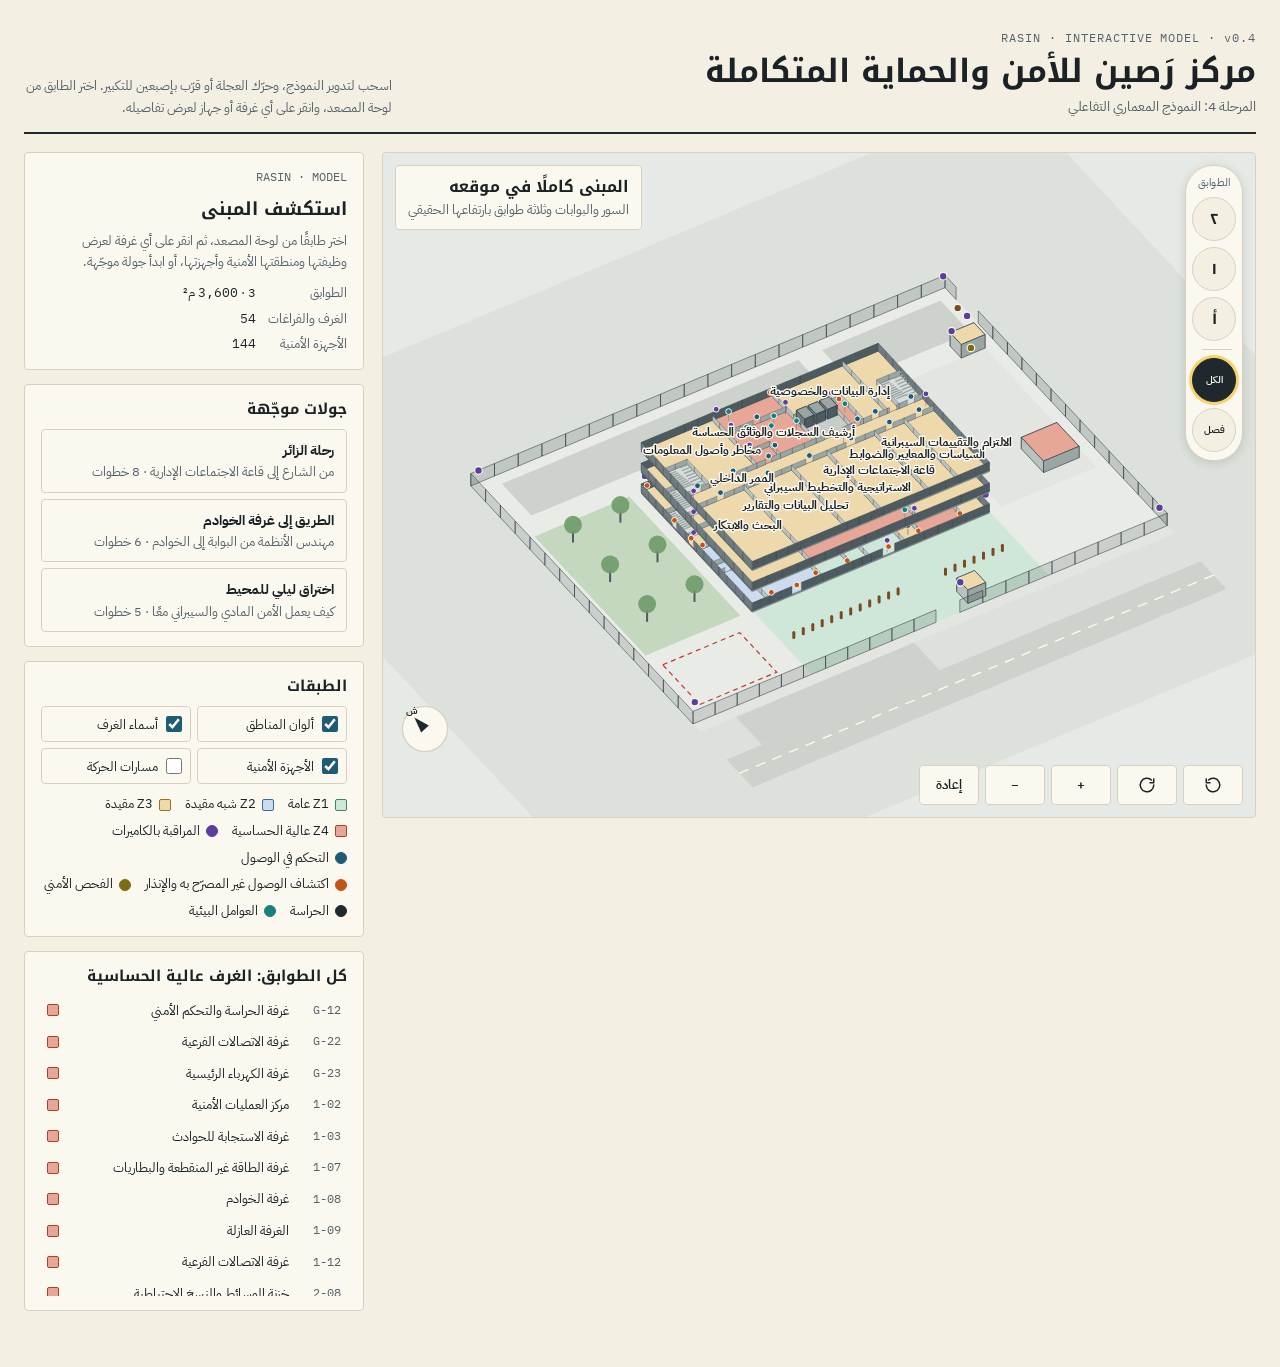
==== commit 0c2aed13: "Rename third tour to a night-time perimeter breach; drop 'sound opinion' from the name note Co-Autho" ====
--- a/embeds/model.html
+++ b/embeds/model.html
@@ -230,7 +230,7 @@
 
 <script id="data" type="application/json">{"meta":{"project":"مركز رَصين للأمن والحماية المتكاملة","project_en":"RASIN Integrated Security Center","version":"0.2","phase":2,"units":"m","building":{"w":40,"h":30,"floor_height":4,"origin_on_site":[20,14]},"site":{"w":80,"h":60},"note":"الأبعاد افتراضية إرشادية (ف-3، ف-4) وليست هندسية. المحور x من الغرب إلى الشرق، والمحور y من الشمال إلى الجنوب."},"zones":{"Z0":{"ar":"المحيط الخارجي","en":"Perimeter","auth":"حراسة البوابة وفحص المركبات"},"Z1":{"ar":"عامة","en":"Public","auth":"تسجيل الزائر والتحقق من الهوية والفحص الأمني"},"Z2":{"ar":"شبه مقيدة","en":"Semi-restricted","auth":"بطاقة زائر مع مرافق، أو بطاقة موظف"},"Z3":{"ar":"مقيدة","en":"Restricted","auth":"بطاقة موظف مع صلاحية الطابق"},"Z4":{"ar":"عالية الحساسية","en":"High security","auth":"بطاقة مع رمز سري (PIN) أو بصمة، وسجل دخول وخروج"}},"tags":{"ص":"من التصور المعتمد","ق":"قرار تصميمي في المرحلة 2","ح":"عنصر حركة وخدمة"},"floors":[{"id":"G","sheet":"A-101","ar":"الدور الأرضي","en":"Ground Floor","theme":"الاستقبال والتمكين السيبراني","rooms":[{"id":"G-01","n":"قاعة التوعية والتدريب","e":"Awareness & Training Hall","z":"Z2","t":"ص","r":[3,21,9,9],"d":[[7.5,21,"h",1.6],[7.5,30,"h",1.6,"exit"]],"f":"برامج التوعية والتدريب السيبراني للزوار والموظفين، بنحو 40 مقعدًا. لها مخرج طوارئ مباشر إلى الساحة."},{"id":"G-02","n":"قاعة اجتماعات (أ)","e":"Meeting Room A","z":"Z2","t":"ص","r":[0,15,6,4],"d":[[3,19,"h",1]],"f":"اجتماعات مع الزوار والعملاء دون دخولهم المناطق التشغيلية."},{"id":"G-03","n":"قاعة اجتماعات (ب)","e":"Meeting Room B","z":"Z2","t":"ص","r":[6,15,6,4],"d":[[9,19,"h",1]],"f":"اجتماعات صغيرة ومقابلات."},{"id":"G-04","n":"ممر الزوار","e":"Visitor Corridor","z":"Z2","t":"ق","r":[0,19,12,2],"d":[],"f":"يربط الردهة بالقاعات، ولا يتصل بالممر الداخلي للموظفين.","circ":true},{"id":"G-05","n":"دورات مياه الزوار","e":"Visitor WC","z":"Z2","t":"ق","r":[0,21,3,9],"d":[[1.5,21,"h",1]],"f":"داخل نطاق الزوار حتى لا يحتاج الزائر إلى عبور منطقة مقيدة.","wet":true},{"id":"G-06","n":"الردهة والاستقبال","e":"Lobby & Reception","z":"Z1","t":"ص","r":[12,15,17,7],"d":[[12,20,"v",1.8]],"f":"تسجيل الزوار وإصدار بطاقات الزائر المؤقتة. على حدها الشمالي بوابات دوارة تفصلها عن الممر الداخلي."},{"id":"G-07","n":"غرفة الانتظار","e":"Waiting Room","z":"Z1","t":"ص","r":[12,22,5,8],"d":[[14.5,22,"h",1]],"f":"انتظار الزائر حتى يحضر مرافقه."},{"id":"G-08","n":"الفحص الأمني والتحقق من الهوية","e":"Security Screening & ID Check","z":"Z1","t":"ص","r":[17,22,12,4],"d":[[23,22,"h",3]],"f":"جهاز كشف المعادن وجهاز الأشعة للحقائب ومطابقة الهوية قبل دخول الردهة."},{"id":"G-09","n":"المدخل الرئيسي (بهو عازل)","e":"Main Entrance Vestibule","z":"Z1","t":"ص","r":[20,26,6,4],"d":[[23,26,"h",2],[23,30,"h",2,"main"]],"f":"بابان متتاليان (Airlock) يمنعان الاندفاع المباشر ويضبطان التكييف."},{"id":"G-10","n":"خزائن أمانات الزوار","e":"Visitor Lockers","z":"Z1","t":"ق","r":[17,26,3,4],"d":[[18.5,26,"h",1]],"f":"يودع فيها الزائر الهاتف ووسائط التخزين والممنوعات قبل الدخول."},{"id":"G-11","n":"نقطة الحراسة عند المدخل","e":"Entrance Guard Post","z":"Z3","t":"ق","r":[26,26,3,4],"d":[[27.5,26,"h",1]],"f":"حارس يرى البهو العازل والفحص مباشرة."},{"id":"G-12","n":"غرفة الحراسة والتحكم الأمني","e":"Security Control Room","z":"Z4","t":"ق","r":[29,15,7,15],"d":[[32.5,15,"h",1]],"f":"مراقبة الكاميرات والإنذارات والبوابات والاستجابة الميدانية، على مدار الساعة. نافذة مقاومة على الردهة والفحص، وبابها من الممر الداخلي فقط."},{"id":"G-13","n":"غرفة الحراس","e":"Guards' Room","z":"Z3","t":"ق","r":[36,15,4,15],"d":[[38,15,"h",1]],"f":"تبديل المناوبات وخزائن الحراس وتجهيزاتهم."},{"id":"G-14","n":"الممر الداخلي","e":"Internal Corridor","z":"Z3","t":"ح","r":[0,12,40,3],"d":[[0,13.5,"v",1.4,"exit"]],"f":"ممر الموظفين؛ لا يُدخل إليه من الردهة إلا عبر البوابات الدوارة.","circ":true},{"id":"G-15","n":"الدرج (أ)","e":"Stair A","z":"Z3","t":"ح","r":[0,6,4,6],"d":[[2,12,"h",1.2],[0,9,"v",1.2,"exit"]],"f":"درج طوارئ يخرج مباشرة إلى الغرب.","stair":true},{"id":"G-16","n":"استراحة الموظفين والمطبخ ودورات المياه","e":"Staff Lounge, Pantry & WC","z":"Z3","t":"ص","p":[[0,0],[10,0],[10,12],[4,12],[4,6],[0,6]],"d":[[7,12,"h",1.2]],"f":"خدمات الموظفين داخل المنطقة المقيدة.","wet":true},{"id":"G-17","n":"خدمات الموظفين (غرف تبديل ومصلى)","e":"Staff Services","z":"Z3","t":"ص","r":[10,0,8,12],"d":[[14,12,"h",1.2]],"f":"خزائن شخصية؛ لا تُدخل الحقائب الشخصية إلى غرف العمليات."},{"id":"G-18","n":"مدخل الموظفين","e":"Staff Entrance","z":"Z2","t":"ص","r":[18,0,4,4],"d":[[20,0,"h",1.6,"main"],[20,4,"h",1.6,"turnstile"]],"f":"دخول الموظفين من المواقف الشمالية ببطاقة وبوابة دوارة."},{"id":"G-19","n":"ممر الموظفين","e":"Staff Spine","z":"Z3","t":"ح","r":[18,4,4,8],"d":[],"f":"يصل مدخل الموظفين بالممر الداخلي والمصاعد.","circ":true},{"id":"G-20","n":"غرفة الإتلاف الآمن للمستندات والوسائط","e":"Shredding & Media Destruction","z":"Z3","t":"ق","r":[22,0,8,6],"d":[[22,5,"v",1]],"f":"إتلاف الورق ووسائط التخزين قبل خروجها من المبنى (ISO 27001: 7.14)."},{"id":"G-21","n":"المصاعد","e":"Elevators","z":"Z3","t":"ح","r":[22,6,6,6],"d":[[25,12,"h",3]],"f":"مصعدان للأفراد ومصعد خدمة؛ لا تعمل إلا ببطاقة، والطوابق حسب الصلاحية.","lift":true},{"id":"G-22","n":"غرفة الاتصالات الفرعية","e":"IDF Room","z":"Z4","t":"ق","r":[28,6,2,6],"d":[[29,12,"h",0.9]],"f":"تجهيزات الشبكة الخاصة بالطابق."},{"id":"G-23","n":"غرفة الكهرباء الرئيسية","e":"Main Electrical Room","z":"Z4","t":"ق","r":[30,0,4,6],"d":[[34,3,"v",1]],"f":"اللوحات الرئيسية؛ يدخلها الفني من مدخل الخدمة دون المرور بالمكاتب."},{"id":"G-24","n":"فحص البريد والتوريدات","e":"Mail & Delivery Screening","z":"Z3","t":"ق","r":[30,6,4,6],"d":[[32,12,"h",1],[34,9,"v",1]],"f":"فحص الطرود والتوريدات قبل توزيعها داخل المبنى."},{"id":"G-25","n":"مدخل الخدمة والتحميل","e":"Service Entrance & Loading","z":"Z2","t":"ص","r":[34,0,6,6],"d":[[40,3,"v",2.4,"main"],[35,6,"h",1.2]],"f":"استلام التوريدات من ساحة الخدمة."},{"id":"G-26","n":"ممر الخدمة","e":"Service Passage","z":"Z3","t":"ح","r":[34,6,2,6],"d":[],"f":"يوصل مدخل الخدمة بالممر الداخلي.","circ":true},{"id":"G-27","n":"الدرج (ب)","e":"Stair B","z":"Z3","t":"ح","r":[36,6,4,6],"d":[[38,12,"h",1.2],[40,9,"v",1.2,"exit"]],"f":"درج طوارئ يخرج مباشرة إلى ساحة الخدمة.","stair":true}],"special":{"turnstiles":[[19,15,6]],"paths":{"visitor":[[[23,33],[23,28],[23,24],[23,19],[12,20],[3,20]],[[23,19],[14.5,21],[14.5,25]]],"staff":[[[20,-3],[20,2],[20,8],[20,13.5],[25,13.5],[25,10]],[[23,19],[22,15.6],[22,13.5]]],"service":[[[43,3],[37,3],[35,8],[35,13.5],[26,13.5],[26,10]]],"egress":[[[30,13.5],[38,13.5],[38,9],[41.5,9]],[[10,13.5],[2,13.5],[2,9],[-1.5,9]],[[7.5,25],[7.5,31.5]],[[23,24],[23,31.5]]]}},"notes":["المدخل الرئيسي في الواجهة الجنوبية، ويمر الزائر بثلاث مراحل متتالية: البهو العازل، ثم الفحص الأمني، ثم الردهة. هذا تسلسل ردع ثم كشف قبل أي وصول.","كل ما يحتاجه الزائر (الانتظار، القاعات، التدريب، دورات المياه) يقع جنوب خط البوابات الدوارة، فلا سبب يدفعه لعبور المنطقة المقيدة.","المصاعد والسلالم كلها شمال خط البوابات؛ الزائر لا يصل إلى أي طابق علوي إلا ببطاقة زائر مفعلة ومرافق.","غرفة الحراسة والتحكم ترى الردهة والفحص عبر نافذة مقاومة، لكن بابها من الممر الداخلي فقط، فلا يُقتحم من جهة الجمهور.","ثلاثة مسارات منفصلة: الزوار من الجنوب، والموظفون من الشمال، والتوريدات من الشرق عبر غرفة فحص البريد. لا يتقاطع مسار الزائر مع مسار التوريد.","غرفة الإتلاف الآمن قرب مدخل الخدمة، لأن المستندات والوسائط تخرج من المبنى بعد إتلافها فقط."]},{"id":"1","sheet":"A-102","ar":"الدور الأول","en":"First Floor","theme":"العمليات السيبرانية والتهديدات","rooms":[{"id":"1-01","n":"تحليل التهديدات والاستخبارات السيبرانية","e":"Threat Analysis & Cyber Intelligence","z":"Z3","t":"ص","r":[0,15,10,15],"d":[[5,15,"h",1.2]],"f":"رصد التهديدات وتحليل المؤشرات وتغذية مركز العمليات بها."},{"id":"1-02","n":"مركز العمليات الأمنية","e":"Security Operations Center (SOC)","z":"Z4","t":"ص","r":[10,15,18,15],"d":[[19,15,"h",1.6]],"f":"مراقبة الأحداث على مدار الساعة، ويستقبل أحداث الأنظمة المادية لربطها بالأحداث السيبرانية. زجاج الواجهة الجنوبية معتم حتى لا تُرى الشاشات من الخارج."},{"id":"1-03","n":"غرفة الاستجابة للحوادث","e":"Incident Response Room","z":"Z4","t":"ص","r":[28,15,8,8],"d":[[32,15,"h",1.2],[28,19,"v",1.2]],"f":"إدارة الحادث عند تصعيده؛ متصلة مباشرة بمركز العمليات."},{"id":"1-04","n":"التنسيق ومراجعة الحوادث","e":"Coordination & Incident Review","z":"Z3","t":"ص","r":[28,23,12,7],"d":[[32,23,"h",1],[28,26.5,"v",1]],"f":"اجتماعات التنسيق ومراجعة ما بعد الحادث (Lessons Learned)."},{"id":"1-05","n":"مكتب مشرف المناوبة","e":"Shift Supervisor Office","z":"Z3","t":"ق","r":[36,15,4,8],"d":[[38,15,"h",1]],"f":"إشراف المناوبة وقرار التصعيد إلى غرفة الاستجابة."},{"id":"1-06","n":"حماية المعلومات والأنظمة","e":"Information & Systems Protection","z":"Z3","t":"ص","p":[[0,0],[12,0],[12,12],[4,12],[4,6],[0,6]],"d":[[8,12,"h",1.2]],"f":"إدارة الضوابط التقنية لحماية الأنظمة والبيانات."},{"id":"1-07","n":"غرفة الطاقة غير المنقطعة والبطاريات","e":"UPS & Battery Room","z":"Z4","t":"ق","r":[12,0,10,4],"d":[[17,4,"h",1.2]],"f":"تغذي غرفة الخوادم عند انقطاع الكهرباء حتى يعمل المولد. تحمي غرفة الخوادم من الجدار الخارجي."},{"id":"1-08","n":"غرفة الخوادم","e":"Server Room","z":"Z4","t":"ق","p":[[12,4],[22,4],[22,12],[16,12],[16,9],[12,9]],"d":[],"f":"قلب الطابق، بلا جدار خارجي ولا نافذة، وتحتها غرف جافة في الأرضي. الدخول عبر الغرفة العازلة فقط (ق-1، ق-2)."},{"id":"1-09","n":"الغرفة العازلة","e":"Mantrap","z":"Z4","t":"ق","r":[12,9,4,3],"d":[[14,12,"h",1],[16,10.5,"v",1]],"f":"بابان لا يفتحان معًا، وتحقق ثنائي؛ يمنع التتبع خلف موظف."},{"id":"1-10","n":"تشغيل ومراقبة الأنظمة","e":"Systems Operations & Monitoring","z":"Z3","t":"ص","p":[[22,0],[34,0],[34,12],[30,12],[30,6],[22,6]],"d":[[32,12,"h",1.2]],"f":"مراقبة أداء الخوادم والشبكات وتوفرها؛ مجاورة لغرفة الخوادم دون أن تفتح عليها."},{"id":"1-11","n":"المصاعد","e":"Elevators","z":"Z3","t":"ح","r":[22,6,6,6],"d":[[25,12,"h",3]],"f":"تفتح على الممر الداخلي؛ لا يتوقف المصعد هنا إلا لمن يملك صلاحية الطابق.","lift":true},{"id":"1-12","n":"غرفة الاتصالات الفرعية","e":"IDF Room","z":"Z4","t":"ق","r":[28,6,2,6],"d":[[29,12,"h",0.9]],"f":"تجهيزات الشبكة الخاصة بالطابق."},{"id":"1-13","n":"دورات المياه والمطبخ","e":"WC & Pantry","z":"Z3","t":"ق","p":[[34,0],[40,0],[40,6],[36,6],[36,12],[34,12]],"d":[[35,12,"h",1.2]],"f":"تخدم فرق المناوبة على مدار الساعة؛ بعيدة عن غرفة الخوادم.","wet":true},{"id":"1-14","n":"الممر الداخلي","e":"Internal Corridor","z":"Z3","t":"ح","r":[0,12,40,3],"d":[],"f":"ممر الطابق.","circ":true},{"id":"1-15","n":"الدرج (أ)","e":"Stair A","z":"Z3","t":"ح","r":[0,6,4,6],"d":[[2,12,"h",1.2]],"f":"الخروج منه حر، وإعادة الدخول إلى الطابق ببطاقة.","stair":true},{"id":"1-16","n":"الدرج (ب)","e":"Stair B","z":"Z3","t":"ح","r":[36,6,4,6],"d":[[38,12,"h",1.2]],"f":"الخروج منه حر، وإعادة الدخول إلى الطابق ببطاقة.","stair":true}],"special":{"turnstiles":[],"paths":{"staff":[[[25,10],[25,13.5],[19,13.5],[19,17]],[[25,13.5],[14,13.5],[14,10.5],[19,8]]],"egress":[[[19,22],[19,13.5],[2,13.5],[2,9]],[[19,13.5],[38,13.5],[38,9]]]}},"notes":["غرفة الخوادم في قلب الطابق: شمالها غرفة الطاقة، وشرقها المصاعد وغرفة التشغيل، وغربها وحدة الحماية، وجنوبها الممر. لا يلامسها أي جدار خارجي (ق-1).","الوصول إلى غرفة الخوادم عبر الغرفة العازلة فقط، وبابها الثاني لا يُفتح قبل إغلاق الأول (ق-2).","تحت غرفة الخوادم في الأرضي غرف جافة (خدمات الموظفين وممر الموظفين)، ولا تمر فوقها تمديدات مياه؛ دورات المياه والمطبخ في الطرف الشرقي البعيد.","مركز العمليات وغرفة الاستجابة متجاوران ويتصلان بباب داخلي، فينتقل الفريق دون المرور بالممر.","مركز العمليات في الواجهة الجنوبية، لذلك زجاجها معتم أو بغشاء عاكس حتى لا تُرى الشاشات من الساحة أو الشارع.","الطابق كله منطقة مقيدة (Z3) لا يدخله الزوار، وداخله غرف عالية الحساسية (Z4) بتحقق ثنائي."]},{"id":"2","sheet":"A-103","ar":"الدور الثاني","en":"Second Floor","theme":"الحوكمة والمخاطر والتطوير","rooms":[{"id":"2-01","n":"البحث والابتكار","e":"Research & Innovation","z":"Z3","t":"ص","r":[0,15,8,15],"d":[[4,15,"h",1.2]],"f":"مختبر لتجربة الأدوات والحلول على شبكة معزولة عن شبكة الإنتاج."},{"id":"2-02","n":"تحليل البيانات والتقارير","e":"Data Analytics & Reporting","z":"Z3","t":"ص","r":[8,15,8,15],"d":[[12,15,"h",1.2]],"f":"مؤشرات الأداء الأمني والتقارير للإدارة العليا."},{"id":"2-03","n":"الاستراتيجية والتخطيط السيبراني","e":"Cyber Strategy & Planning","z":"Z3","t":"ص","r":[16,15,6,15],"d":[[19,15,"h",1.2]],"f":"الخطط الاستراتيجية وخرائط الطريق."},{"id":"2-04","n":"قاعة الاجتماعات الإدارية","e":"Executive Meeting Room","z":"Z3","t":"ص","r":[22,15,8,15],"d":[[26,15,"h",1.6]],"f":"مقابل المصاعد مباشرة، فيصل إليها الزائر المرافَق (مدقق، جهة رقابية) دون المرور بالمكاتب."},{"id":"2-05","n":"السياسات والمعايير والضوابط","e":"Policies, Standards & Controls","z":"Z3","t":"ص","r":[30,15,5,15],"d":[[32.5,15,"h",1.2]],"f":"إعداد السياسات ومراجعتها وربطها بالضوابط."},{"id":"2-06","n":"الالتزام والتقييمات السيبرانية","e":"Compliance & Assessments","z":"Z3","t":"ص","r":[35,15,5,15],"d":[[37.5,15,"h",1.2]],"f":"التقييمات الداخلية ومتابعة الالتزام بالضوابط."},{"id":"2-07","n":"مخاطر وأصول المعلومات","e":"Information Risk & Asset Management","z":"Z3","t":"ص","p":[[0,0],[12,0],[12,12],[4,12],[4,6],[0,6]],"d":[[8,12,"h",1.2]],"f":"سجل المخاطر وسجل الأصول، ومنها مخاطر الأمن المادي."},{"id":"2-08","n":"خزنة الوسائط والنسخ الاحتياطية","e":"Media & Backup Vault","z":"Z4","t":"ق","r":[12,0,10,4],"d":[[17,4,"h",1.2]],"f":"خزائن مقاومة للحريق لوسائط التخزين؛ تحمي الأرشيف من الجدار الخارجي."},{"id":"2-09","n":"أرشيف السجلات والوثائق الحساسة","e":"Sensitive Records Archive","z":"Z4","t":"ص","p":[[12,4],[22,4],[22,12],[16,12],[16,9],[12,9]],"d":[],"f":"فوق غرفة الخوادم مباشرة، فيستفيد من البنية المدعمة لحمل الأرفف المتحركة. بلا نوافذ، وإطفاء بالغاز النظيف."},{"id":"2-10","n":"استلام السجلات والطباعة الآمنة","e":"Records Check-in & Secure Print","z":"Z4","t":"ق","r":[12,9,4,3],"d":[[14,12,"h",1],[16,10.5,"v",1]],"f":"نقطة وحيدة لتسليم السجلات واستلامها وتسجيلها؛ تعمل كغرفة عازلة للأرشيف."},{"id":"2-11","n":"إدارة البيانات والخصوصية","e":"Data Management & Privacy","z":"Z3","t":"ص","p":[[22,0],[34,0],[34,12],[30,12],[30,6],[22,6]],"d":[[32,12,"h",1.2]],"f":"تصنيف البيانات وحماية الخصوصية؛ مجاورة للأرشيف."},{"id":"2-12","n":"المصاعد","e":"Elevators","z":"Z3","t":"ح","r":[22,6,6,6],"d":[[25,12,"h",3]],"f":"تفتح مقابل قاعة الاجتماعات الإدارية.","lift":true},{"id":"2-13","n":"غرفة الاتصالات الفرعية","e":"IDF Room","z":"Z4","t":"ق","r":[28,6,2,6],"d":[[29,12,"h",0.9]],"f":"تجهيزات الشبكة الخاصة بالطابق."},{"id":"2-14","n":"دورات المياه والمطبخ","e":"WC & Pantry","z":"Z3","t":"ق","p":[[34,0],[40,0],[40,6],[36,6],[36,12],[34,12]],"d":[[35,12,"h",1.2]],"f":"فوق مثيلتها في الدور الأول، بعيدًا عن الأرشيف.","wet":true},{"id":"2-15","n":"الممر الداخلي","e":"Internal Corridor","z":"Z3","t":"ح","r":[0,12,40,3],"d":[],"f":"ممر الطابق.","circ":true},{"id":"2-16","n":"الدرج (أ)","e":"Stair A","z":"Z3","t":"ح","r":[0,6,4,6],"d":[[2,12,"h",1.2]],"f":"الخروج منه حر، وإعادة الدخول إلى الطابق ببطاقة.","stair":true},{"id":"2-17","n":"الدرج (ب)","e":"Stair B","z":"Z3","t":"ح","r":[36,6,4,6],"d":[[38,12,"h",1.2]],"f":"الخروج منه حر، وإعادة الدخول إلى الطابق ببطاقة.","stair":true}],"special":{"turnstiles":[],"paths":{"visitor":[[[25,10],[25,13.5],[26,13.5],[26,20]]],"staff":[[[25,13.5],[14,13.5],[14,10.5],[19,8]]],"egress":[[[19,22],[19,13.5],[2,13.5],[2,9]],[[26,13.5],[38,13.5],[38,9]]]}},"notes":["الأرشيف الحساس فوق غرفة الخوادم تمامًا، فتُصمَّم بنية واحدة مدعمة لهذا العمود الرأسي من الأرض إلى السطح.","الأرشيف محاط بخزنة الوسائط شمالًا وبغرفة الاستلام جنوبًا، فلا جدار خارجي مباشر ولا مدخل إلا عبر نقطة الاستلام المسجلة.","الأرشيف في الطابق الأخير، لذلك: لا معدات تكييف أو تصريف مطر فوق سقفه، وعزل مائي مضاعف للسطح، وحساسات تسرب على السقف (معالجة لخطر الماء).","قاعة الاجتماعات الإدارية مقابل المصاعد: الزائر المرافَق يخرج من المصعد إلى القاعة مباشرة ولا يرى المكاتب أو المستندات.","دورات المياه في الطرف الشرقي، فوق مثيلتها في الأول، بعيدًا عن الأرشيف وغرفة الخوادم."]}],"site":{"sheet":"A-100","canvas":[80,76],"elements":[{"id":"S-01","k":"street","n":"الشارع الرئيسي","r":[0,69,80,7]},{"id":"S-02","k":"parkout","n":"مواقف الزوار (خارج السور)","r":[6,62,30,7],"f":"خارج السور عمدًا، فلا تقف مركبة غير مفحوصة قرب المبنى (مسافة الأمان Standoff)."},{"id":"S-03","k":"sidewalk","n":"الرصيف","r":[0,60,80,2]},{"id":"S-04","k":"plaza","n":"ساحة المدخل (منطقة الأمان)","r":[20,44,40,16],"f":"16 م بين السور والواجهة الجنوبية بلا مواقف."},{"id":"S-05","k":"parkin","n":"مواقف الموظفين","r":[4,2,50,8],"f":"داخل السور؛ تصلها المركبات بعد الفحص عند البوابة (2)."},{"id":"S-06","k":"yard","n":"ساحة الخدمة","r":[62,14,16,30],"f":"التحميل والتوريدات والمولد."},{"id":"S-07","k":"gen","n":"المولد وخزان الوقود","r":[70,34,8,8],"f":"على بعد 10 م من المبنى."},{"id":"S-08","k":"assembly","n":"نقطة التجمع","r":[3,47,13,10],"f":"بعيدة عن الواجهات وعن مسار مركبات الطوارئ."},{"id":"S-09","k":"drive","n":"طريق المركبات الداخلي","r":[58,2,20,8]},{"id":"S-10","k":"green","n":"تشجير منخفض","r":[2,14,16,30]}],"gates":[{"id":"GT-1","n":"البوابة (1): الزوار والمشاة","at":[43,60],"w":4,"side":"s","booth":[47,56,3,3]},{"id":"GT-2","n":"البوابة (2): الموظفون والتوريدات","at":[80,6],"w":6,"side":"e","booth":[74,11,4,3]}],"bollards":[[22,52],[58,52]],"paths":{"visitor":[[[45,66],[45,60],[43,52],[43,45]]],"staff":[[[82,6],[70,6],[40,6],[40,14]]],"service":[[[82,7],[70,7],[66,12],[66,17],[60,17]]],"egress":[[[27.5,44],[14,50]],[[20,23],[14,50]],[[60,23],[64,30]]]}}}</script>
 <script id="sec" type="application/json">{"catalog":{"CF":{"ar":"كاميرا ثابتة","en":"Fixed camera","cat":"cam","fn":["ردع","كشف"],"req":["ت-4","ت-5"],"std":{"ecc":"2-14-3 (التسجيل والمراقبة بالكاميرات)","iso":"7.4","nist":"PE-6"},"why":"مراقبة مستمرة وتسجيل دليل لكل حدث؛ وجودها الظاهر يردع قبل أن يكشف."},"CP":{"ar":"كاميرا متحركة (PTZ)","en":"PTZ camera","cat":"cam","fn":["كشف","استجابة"],"req":["ت-4","ت-5"],"std":{"ecc":"2-14-3 (التسجيل والمراقبة بالكاميرات)","iso":"7.4","nist":"PE-6"},"why":"على أركان السور؛ يوجهها المشغل نحو أي إنذار ويتبع الهدف، فتغطي مساحة واسعة بعدد قليل."},"LPR":{"ar":"كاميرا قراءة اللوحات","en":"License plate recognition","cat":"cam","fn":["كشف"],"req":["ت-4"],"std":{"ecc":"2-14-3 (سجلات الدخول والخروج)","iso":"7.2","nist":"PE-6"},"why":"تسجل لوحة كل مركبة وتقارنها بقائمة المركبات المصرح لها."},"AC":{"ar":"قارئ بطاقة","en":"Card reader","cat":"acc","fn":["تأخير"],"req":["ت-9"],"std":{"ecc":"2-14-3 (التحكم بالوصول إلى المناطق الحساسة)","iso":"7.2","nist":"PE-3"},"why":"يسمح بالدخول حسب الصلاحية ويسجل اسم الداخل ووقته."},"AB":{"ar":"قارئ ثنائي (بطاقة + رمز أو بصمة)","en":"Two-factor reader","cat":"acc","fn":["تأخير"],"req":["ت-9"],"std":{"ecc":"2-14-3 (التحكم بالوصول إلى المناطق الحساسة)","iso":"7.3","nist":"PE-3"},"why":"البطاقة المسروقة وحدها لا تكفي لدخول منطقة Z4."},"TS":{"ar":"بوابة دوارة","en":"Turnstile","cat":"acc","fn":["تأخير"],"req":["ت-3","ت-9"],"std":{"ecc":"2-14-3 (التحكم بالوصول)","iso":"7.2","nist":"PE-3"},"why":"شخص واحد لكل بطاقة؛ تمنع التتبع خلف الموظف (Tailgating)."},"MT":{"ar":"باب غرفة عازلة (تشابك)","en":"Mantrap interlock","cat":"acc","fn":["تأخير"],"req":["ت-9"],"std":{"ecc":"2-14-3 (التحكم بالوصول إلى المناطق الحساسة)","iso":"7.3","nist":"PE-3"},"why":"لا يفتح الباب الثاني قبل إغلاق الأول، فلا يدخل شخصان ببطاقة واحدة."},"PIR":{"ar":"كاشف حركة","en":"Motion detector","cat":"ids","fn":["كشف"],"req":["ت-6"],"std":{"ecc":"2-14-2 (تطبيق متطلبات الحماية المادية)","iso":"7.4","nist":"PE-6"},"why":"يكشف أي حركة في الغرفة خارج ساعات العمل أو بلا دخول مسجل."},"DC":{"ar":"حساس فتح الباب","en":"Door contact","cat":"ids","fn":["كشف"],"req":["ت-6"],"std":{"ecc":"2-14-2 (تطبيق متطلبات الحماية المادية)","iso":"7.4","nist":"PE-6"},"why":"ينذر عند فتح الباب بالقوة أو تركه مفتوحًا؛ وعلى أبواب الطوارئ عند استخدامها."},"GB":{"ar":"كاشف كسر الزجاج","en":"Glass-break detector","cat":"ids","fn":["كشف"],"req":["ت-6","ت-3"],"std":{"ecc":"2-14-2 (تطبيق متطلبات الحماية المادية)","iso":"7.4","nist":"PE-6"},"why":"يكشف محاولة الدخول عبر نوافذ الدور الأرضي."},"FS":{"ar":"حساس اهتزاز السور","en":"Fence intrusion sensor","cat":"ids","fn":["كشف"],"req":["ت-6","ت-3"],"std":{"ecc":"2-14-2 (تطبيق متطلبات الحماية المادية)","iso":"7.1","nist":"PE-6"},"why":"كابل على كامل السور يحدد مقطع محاولة التسلق أو القطع، فتتجه إليه الكاميرا المتحركة."},"PB":{"ar":"زر استغاثة","en":"Duress button","cat":"ids","fn":["استجابة"],"req":["ت-6","ت-7"],"std":{"ecc":"2-14-2 (تطبيق متطلبات الحماية المادية)","iso":"7.4","nist":"PE-6"},"why":"إنذار صامت إلى غرفة التحكم دون أن يلاحظ المهدِّد."},"MD":{"ar":"بوابة كشف المعادن","en":"Walk-through metal detector","cat":"scr","fn":["كشف"],"req":["ت-8"],"std":{"ecc":"2-14-3 (التحكم بالوصول)","iso":"7.2","nist":"PE-8"},"why":"فحص الزائر قبل الردهة."},"XR":{"ar":"جهاز أشعة للحقائب","en":"X-ray baggage scanner","cat":"scr","fn":["كشف"],"req":["ت-8"],"std":{"ecc":"2-14-3 (التحكم بالوصول)","iso":"7.2","nist":"PE-16"},"why":"فحص الحقائب والطرود دون فتحها، ويكشف وسائط التخزين والأجهزة."},"GP":{"ar":"موقع حارس","en":"Guard post","cat":"grd","fn":["ردع","استجابة"],"req":["ت-7"],"std":{"ecc":"2-14-2 (تطبيق متطلبات الحماية المادية)","iso":"7.2","nist":"PE-3"},"why":"العنصر البشري يتحقق ويقرر ويستجيب حيث لا تكفي الأجهزة."},"RB":{"ar":"حاجز طريق هيدروليكي وذراع بوابة","en":"Road blocker & barrier arm","cat":"bar","fn":["تأخير"],"req":["ت-3"],"std":{"ecc":"2-14-2 (تطبيق متطلبات الحماية المادية)","iso":"7.1","nist":"PE-3"},"why":"يوقف المركبة حتى ينتهي فحصها، ويصدّ محاولة الاقتحام بالمركبة."},"TH":{"ar":"حساس حرارة ورطوبة","en":"Temperature & humidity sensor","cat":"env","fn":["كشف"],"req":["ت-10"],"std":{"ecc":"2-14-3 (حماية الأجهزة والمعدات)","iso":"7.5","nist":"PE-14"},"why":"ينذر قبل أن تؤثر الحرارة أو الرطوبة على الخوادم أو الورق."},"WL":{"ar":"حساس تسرب مياه","en":"Water leak sensor","cat":"env","fn":["كشف"],"req":["ت-10"],"std":{"ecc":"2-14-3 (حماية الأجهزة والمعدات)","iso":"7.5","nist":"PE-15"},"why":"كابل استشعار تحت الأرضية أو على السقف يحدد موقع التسرب."},"SD":{"ar":"كاشف دخان مبكر (VESDA)","en":"Aspirating smoke detector","cat":"env","fn":["كشف"],"req":["ت-10"],"std":{"ecc":"2-14-3 (حماية الأجهزة والمعدات)","iso":"7.5","nist":"PE-13"},"why":"يسحب عينات الهواء ويكشف الدخان قبل ظهوره، فتُعالج المشكلة قبل تفعيل الإطفاء."},"GS":{"ar":"إطفاء بالغاز النظيف","en":"Clean-agent suppression","cat":"env","fn":["استجابة"],"req":["ت-10"],"std":{"ecc":"2-14-3 (حماية الأجهزة والمعدات)","iso":"7.5","nist":"PE-13"},"why":"يطفئ الحريق دون ماء، فلا يتلف الخوادم أو الورق."},"AH":{"ar":"تكييف دقيق (CRAC)","en":"Precision cooling unit","cat":"env","fn":["حماية"],"req":["ت-10"],"std":{"ecc":"2-14-3 (حماية الأجهزة والمعدات)","iso":"7.11","nist":"PE-14"},"why":"وحدتان تعمل إحداهما احتياطًا للأخرى (N+1) لثبات الحرارة على مدار الساعة."},"EPO":{"ar":"مفتاح فصل الطاقة الطارئ","en":"Emergency power off","cat":"env","fn":["استجابة"],"req":["ت-10"],"std":{"ecc":"2-14-3 (حماية الأجهزة والمعدات)","iso":"7.11","nist":"PE-10"},"why":"قرب الباب، بغطاء يمنع الضغط العرضي."}},"categories":{"cam":{"ar":"المراقبة بالكاميرات","req":"ت-4، ت-5"},"acc":{"ar":"التحكم في الوصول","req":"ت-9"},"ids":{"ar":"اكتشاف الوصول غير المصرّح به والإنذار","req":"ت-6"},"scr":{"ar":"الفحص الأمني","req":"ت-8"},"grd":{"ar":"الحراسة","req":"ت-7"},"bar":{"ar":"الحواجز","req":"ت-3"},"env":{"ar":"العوامل البيئية","req":"ت-10"}},"facade_types":{"lam":{"ar":"زجاج أمني مصفح مقاوم للكسر","why":"يؤخر الاختراق دقائق ويبقى متماسكًا عند الكسر."},"grille":{"ar":"نوافذ بقضبان فولاذية داخلية وزجاج مصفح","why":"واجهات الدور الأرضي الخلفية البعيدة عن نظر الحراس."},"solid":{"ar":"جدار مصمت بلا نوافذ","why":"غرف حساسة أو تقنية لا تحتاج ضوءًا طبيعيًا."},"film":{"ar":"زجاج مصفح بغشاء معتم من الخارج","why":"يمنع رؤية الشاشات من الخارج مع إدخال الضوء."}},"floors":{"G":{"facade":[[0,30,29,30,"lam"],[29,30,40,30,"solid"],[0,15,0,30,"lam"],[0,0,0,15,"grille"],[0,0,18,0,"grille"],[18,0,40,0,"solid"],[40,0,40,30,"solid"]],"devices":[{"id":"CF-G01","k":"CF","x":23,"y":29.6,"dir":90,"fov":80,"rng":9,"clip":[],"note":"على المدخل الرئيسي، يواجه الساحة؛ يلتقط وجه كل قادم."},{"id":"CF-G02","k":"CF","x":28.6,"y":22.4,"dir":185,"fov":110,"rng":13,"clip":["G-08","G-09","G-10"],"note":"يغطي الفحص الأمني والبهو العازل والخزائن."},{"id":"CF-G03","k":"CF","x":12.4,"y":21.6,"dir":325,"fov":95,"rng":18,"clip":["G-06"],"note":"يغطي الردهة كاملة."},{"id":"CF-G04","k":"CF","x":28.6,"y":15.4,"dir":160,"fov":60,"rng":10,"clip":["G-06"],"note":"يواجه البوابات الدوارة لالتقاط وجه كل عابر."},{"id":"CF-G05","k":"CF","x":11.8,"y":20,"dir":180,"fov":30,"rng":12,"clip":["G-04"],"note":"ممر الزوار."},{"id":"CF-G06","k":"CF","x":0.4,"y":13.5,"dir":0,"fov":35,"rng":22,"clip":["G-14"],"note":"الممر الداخلي من الغرب."},{"id":"CF-G07","k":"CF","x":39.6,"y":13.5,"dir":180,"fov":35,"rng":22,"clip":["G-14"],"note":"الممر الداخلي من الشرق."},{"id":"CF-G08","k":"CF","x":21.6,"y":0.4,"dir":120,"fov":80,"rng":13,"clip":["G-18","G-19"],"note":"مدخل الموظفين وبوابته الدوارة."},{"id":"CF-G09","k":"CF","x":39.6,"y":0.4,"dir":145,"fov":90,"rng":12,"clip":["G-25","G-26"],"note":"مدخل الخدمة وممرها."},{"id":"CF-G10","k":"CF","x":30.4,"y":6.4,"dir":45,"fov":90,"rng":8,"clip":["G-24"],"note":"فحص البريد والتوريدات."},{"id":"CF-G11","k":"CF","x":29.6,"y":0.4,"dir":145,"fov":90,"rng":9,"clip":["G-20"],"note":"يوثق سلسلة الإتلاف من الاستلام حتى الإتلاف."},{"id":"CF-G12","k":"CF","x":29.4,"y":15.4,"dir":65,"fov":90,"rng":16,"clip":["G-12"],"note":"داخل غرفة التحكم نفسها."},{"id":"CF-G13","k":"CF","x":30.4,"y":0.4,"dir":55,"fov":90,"rng":7,"clip":["G-23"],"note":"الكهرباء الرئيسية."},{"id":"CF-G14","k":"CF","x":28.2,"y":6.2,"dir":75,"fov":64,"rng":6.5,"clip":["G-22"],"note":"غرفة الاتصالات الفرعية."},{"id":"CF-G15","k":"CF","x":20.4,"y":26.4,"dir":40,"fov":90,"rng":7,"clip":["G-09"],"note":"داخل البهو العازل؛ يرى الداخلين بين البابين."},{"id":"TS-G01","k":"TS","x":22,"y":15,"note":"ست بوابات دوارة بين الردهة والممر الداخلي؛ الزائر يعبرها ببطاقة زائر مع مرافقه."},{"id":"TS-G02","k":"TS","x":20,"y":4,"note":"بوابة دوارة لمدخل الموظفين."},{"id":"AC-G01","k":"AC","x":20,"y":0,"note":"الباب الخارجي لمدخل الموظفين."},{"id":"AC-G02","k":"AC","x":40,"y":3,"note":"مدخل الخدمة، مع جهاز اتصال داخلي (Intercom) إلى غرفة التحكم."},{"id":"AC-G03","k":"AC","x":35,"y":6,"note":"من مدخل الخدمة إلى ممر الخدمة."},{"id":"AB-G01","k":"AB","x":32.5,"y":15,"note":"غرفة الحراسة والتحكم الأمني (Z4)."},{"id":"AC-G04","k":"AC","x":38,"y":15,"note":"غرفة الحراس."},{"id":"AC-G05","k":"AC","x":22,"y":5,"note":"غرفة الإتلاف الآمن."},{"id":"AB-G02","k":"AB","x":29,"y":12,"note":"غرفة الاتصالات الفرعية (Z4)."},{"id":"AB-G03","k":"AB","x":34,"y":3,"note":"الكهرباء الرئيسية (Z4)."},{"id":"AC-G06","k":"AC","x":32,"y":12,"note":"فحص البريد."},{"id":"AC-G07","k":"AC","x":2,"y":12,"note":"إعادة الدخول من الدرج (أ) إلى الممر."},{"id":"AC-G08","k":"AC","x":38,"y":12,"note":"إعادة الدخول من الدرج (ب) إلى الممر."},{"id":"DC-G01","k":"DC","x":23,"y":30,"note":"المدخل الرئيسي؛ يُقفل خارج ساعات الاستقبال."},{"id":"DC-G02","k":"DC","x":7.5,"y":30,"note":"مخرج طوارئ قاعة التدريب: للخروج فقط، مع إنذار محلي."},{"id":"DC-G03","k":"DC","x":0,"y":9,"note":"مخرج الدرج (أ): للخروج فقط، مع إنذار."},{"id":"DC-G04","k":"DC","x":40,"y":9,"note":"مخرج الدرج (ب): للخروج فقط، مع إنذار."},{"id":"DC-G05","k":"DC","x":0,"y":13.5,"note":"مخرج الممر الغربي: للخروج فقط، مع إنذار."},{"id":"PIR-G01","k":"PIR","x":20,"y":16.6,"note":"الردهة خارج ساعات العمل."},{"id":"PIR-G02","k":"PIR","x":11.2,"y":29.2,"note":"قاعة التدريب."},{"id":"PIR-G03","k":"PIR","x":23,"y":1,"note":"غرفة الإتلاف."},{"id":"PIR-G04","k":"PIR","x":33.4,"y":1,"note":"الكهرباء الرئيسية."},{"id":"PIR-G05","k":"PIR","x":33.4,"y":7,"note":"فحص البريد."},{"id":"GB-G01","k":"GB","x":3.6,"y":29.4,"note":"واجهة قاعة التدريب."},{"id":"GB-G02","k":"GB","x":16.4,"y":29.4,"note":"واجهة غرفة الانتظار."},{"id":"GB-G03","k":"GB","x":0.6,"y":15.6,"note":"الواجهة الغربية للقاعات."},{"id":"GB-G04","k":"GB","x":0.6,"y":0.6,"note":"نوافذ الواجهة الشمالية الخلفية."},{"id":"PB-G01","k":"PB","x":28,"y":16.4,"note":"مكتب الاستقبال."},{"id":"PB-G02","k":"PB","x":28.4,"y":29.4,"note":"نقطة الحراسة عند المدخل."},{"id":"PB-G03","k":"PB","x":35.4,"y":29.4,"note":"غرفة التحكم."},{"id":"MD-G01","k":"MD","x":20.5,"y":24,"note":"بوابة كشف المعادن."},{"id":"XR-G01","k":"XR","x":25.8,"y":24,"note":"جهاز أشعة الحقائب."},{"id":"XR-G02","k":"XR","x":31.2,"y":10,"note":"جهاز أشعة الطرود والتوريدات."},{"id":"GP-03","k":"GP","x":27.5,"y":28,"note":"الموقع 3: نقطة الحراسة عند المدخل."},{"id":"GP-04","k":"GP","x":23,"y":25.2,"note":"الموقع 4: الفحص الأمني."},{"id":"GP-05","k":"GP","x":32.5,"y":22,"note":"الموقع 5: مشغلا غرفة التحكم."},{"id":"GP-06","k":"GP","x":38,"y":24,"note":"مشرف الحراسة."},{"id":"GP-07","k":"GP","x":18.8,"y":1.6,"note":"الموقع 7: مدخل الموظفين في أوقات الذروة."},{"id":"TH-G01","k":"TH","x":29,"y":8.4,"note":"غرفة الاتصالات الفرعية."},{"id":"TH-G02","k":"TH","x":31,"y":3,"note":"الكهرباء الرئيسية."},{"id":"WL-G01","k":"WL","x":29,"y":10.2,"note":"غرفة الاتصالات الفرعية."}]},"1":{"facade":[[0,0,12,0,"lam"],[12,0,22,0,"solid"],[22,0,40,0,"lam"],[0,30,10,30,"lam"],[10,30,28,30,"film"],[28,30,40,30,"lam"],[0,0,0,30,"lam"],[40,0,40,30,"lam"]],"devices":[{"id":"CF-101","k":"CF","x":0.4,"y":13.5,"dir":0,"fov":35,"rng":22,"clip":["1-14"],"note":"الممر من الغرب."},{"id":"CF-102","k":"CF","x":39.6,"y":13.5,"dir":180,"fov":35,"rng":22,"clip":["1-14"],"note":"الممر من الشرق."},{"id":"CF-103","k":"CF","x":25,"y":14.6,"dir":270,"fov":100,"rng":6,"clip":["1-14"],"note":"أمام المصاعد؛ يوثق كل من يخرج إلى الطابق."},{"id":"CF-104","k":"CF","x":12.4,"y":9.4,"dir":30,"fov":90,"rng":5,"clip":["1-09"],"note":"داخل الغرفة العازلة؛ يتحقق المشغل من وجود شخص واحد."},{"id":"CF-105","k":"CF","x":21.6,"y":4.4,"dir":160,"fov":95,"rng":12,"clip":["1-08"],"note":"ممرات الخوادم."},{"id":"CF-106","k":"CF","x":12.4,"y":4.4,"dir":25,"fov":90,"rng":12,"clip":["1-08"],"note":"ممرات الخوادم من الزاوية المقابلة."},{"id":"CF-107","k":"CF","x":12.4,"y":0.4,"dir":15,"fov":70,"rng":11,"clip":["1-07"],"note":"غرفة الطاقة والبطاريات."},{"id":"CF-108","k":"CF","x":10.4,"y":15.4,"dir":40,"fov":90,"rng":21,"clip":["1-02"],"note":"مركز العمليات؛ موجهة لتصوير الأشخاص لا الشاشات."},{"id":"CF-109","k":"CF","x":27.6,"y":29.6,"dir":220,"fov":90,"rng":21,"clip":["1-02"],"note":"مركز العمليات من الزاوية المقابلة."},{"id":"CF-110","k":"CF","x":28.4,"y":15.4,"dir":45,"fov":90,"rng":11,"clip":["1-03"],"note":"غرفة الاستجابة للحوادث."},{"id":"CF-111","k":"CF","x":28.2,"y":6.2,"dir":75,"fov":64,"rng":6.5,"clip":["1-12"],"note":"غرفة الاتصالات الفرعية."},{"id":"AC-101","k":"AC","x":5,"y":15,"note":"تحليل التهديدات."},{"id":"AB-101","k":"AB","x":19,"y":15,"note":"مركز العمليات (Z4)."},{"id":"AB-102","k":"AB","x":32,"y":15,"note":"غرفة الاستجابة (Z4)."},{"id":"AC-102","k":"AC","x":28,"y":19,"note":"الباب الداخلي بين مركز العمليات وغرفة الاستجابة."},{"id":"AC-103","k":"AC","x":38,"y":15,"note":"مشرف المناوبة."},{"id":"AC-104","k":"AC","x":8,"y":12,"note":"حماية المعلومات والأنظمة."},{"id":"MT-101","k":"MT","x":14,"y":12,"note":"الباب الخارجي للغرفة العازلة، بقارئ ثنائي."},{"id":"MT-102","k":"MT","x":16,"y":10.5,"note":"الباب الداخلي إلى غرفة الخوادم، بقارئ ثنائي؛ لا يفتح قبل إغلاق الخارجي."},{"id":"AB-103","k":"AB","x":17,"y":4,"note":"غرفة الطاقة، من داخل غرفة الخوادم."},{"id":"AC-105","k":"AC","x":32,"y":12,"note":"تشغيل ومراقبة الأنظمة."},{"id":"AB-104","k":"AB","x":29,"y":12,"note":"غرفة الاتصالات الفرعية (Z4)."},{"id":"AC-106","k":"AC","x":2,"y":12,"note":"إعادة الدخول من الدرج (أ)."},{"id":"AC-107","k":"AC","x":38,"y":12,"note":"إعادة الدخول من الدرج (ب)."},{"id":"PIR-101","k":"PIR","x":21.4,"y":11.4,"note":"غرفة الخوادم؛ أي حركة دون دخول مسجل تنذر فورًا."},{"id":"PIR-102","k":"PIR","x":21.4,"y":0.6,"note":"غرفة الطاقة."},{"id":"PIR-103","k":"PIR","x":29,"y":7,"note":"غرفة الاتصالات الفرعية."},{"id":"AH-101","k":"AH","x":13,"y":6.6,"note":"وحدة تكييف دقيق (أ)."},{"id":"AH-102","k":"AH","x":21.2,"y":7.6,"note":"وحدة تكييف دقيق (ب)، احتياطية (N+1)."},{"id":"TH-101","k":"TH","x":16,"y":5.4,"note":"الممر البارد؛ المجال المستهدف 18–27 °م."},{"id":"TH-102","k":"TH","x":19,"y":7.6,"note":"الممر الساخن."},{"id":"WL-101","k":"WL","x":17.6,"y":8.4,"note":"كابل كشف تسرب تحت الأرضية المرتفعة."},{"id":"SD-101","k":"SD","x":14.4,"y":5.2,"note":"كشف دخان مبكر."},{"id":"GS-101","k":"GS","x":20.4,"y":5.2,"note":"إطفاء بالغاز النظيف لغرفة الخوادم."},{"id":"EPO-101","k":"EPO","x":17,"y":11.4,"note":"قرب الباب الداخلي."},{"id":"TH-103","k":"TH","x":14,"y":1.2,"note":"غرفة الطاقة والبطاريات."},{"id":"SD-102","k":"SD","x":19,"y":1.2,"note":"غرفة الطاقة والبطاريات."},{"id":"GS-102","k":"GS","x":16.5,"y":1.2,"note":"إطفاء بالغاز النظيف لغرفة الطاقة."},{"id":"TH-104","k":"TH","x":29,"y":8.6,"note":"غرفة الاتصالات الفرعية."},{"id":"TH-105","k":"TH","x":26.6,"y":28.6,"note":"مركز العمليات."}]},"2":{"facade":[[0,0,12,0,"lam"],[12,0,22,0,"solid"],[22,0,40,0,"lam"],[0,30,40,30,"lam"],[0,0,0,30,"lam"],[40,0,40,30,"lam"]],"devices":[{"id":"CF-201","k":"CF","x":0.4,"y":13.5,"dir":0,"fov":35,"rng":22,"clip":["2-15"],"note":"الممر من الغرب."},{"id":"CF-202","k":"CF","x":39.6,"y":13.5,"dir":180,"fov":35,"rng":22,"clip":["2-15"],"note":"الممر من الشرق."},{"id":"CF-203","k":"CF","x":25,"y":14.6,"dir":270,"fov":100,"rng":6,"clip":["2-15"],"note":"أمام المصاعد وباب قاعة الاجتماعات الإدارية."},{"id":"CF-204","k":"CF","x":12.4,"y":9.4,"dir":30,"fov":90,"rng":5,"clip":["2-10"],"note":"نقطة استلام السجلات؛ توثق كل تسليم واستلام."},{"id":"CF-205","k":"CF","x":21.6,"y":4.4,"dir":160,"fov":95,"rng":12,"clip":["2-09"],"note":"ممرات الأرشيف."},{"id":"CF-206","k":"CF","x":12.4,"y":4.4,"dir":25,"fov":90,"rng":12,"clip":["2-09"],"note":"ممرات الأرشيف من الزاوية المقابلة."},{"id":"CF-207","k":"CF","x":12.4,"y":0.4,"dir":15,"fov":70,"rng":11,"clip":["2-08"],"note":"خزنة الوسائط."},{"id":"CF-208","k":"CF","x":28.2,"y":6.2,"dir":75,"fov":64,"rng":6.5,"clip":["2-13"],"note":"غرفة الاتصالات الفرعية."},{"id":"AC-201","k":"AC","x":4,"y":15,"note":"البحث والابتكار."},{"id":"AC-202","k":"AC","x":12,"y":15,"note":"تحليل البيانات والتقارير."},{"id":"AC-203","k":"AC","x":19,"y":15,"note":"الاستراتيجية والتخطيط."},{"id":"AC-204","k":"AC","x":26,"y":15,"note":"قاعة الاجتماعات الإدارية؛ يفتحها المضيف للزائر المرافَق."},{"id":"AC-205","k":"AC","x":32.5,"y":15,"note":"السياسات والمعايير والضوابط."},{"id":"AC-206","k":"AC","x":37.5,"y":15,"note":"الالتزام والتقييمات."},{"id":"AC-207","k":"AC","x":8,"y":12,"note":"مخاطر وأصول المعلومات."},{"id":"MT-201","k":"MT","x":14,"y":12,"note":"باب نقطة الاستلام من الممر، بقارئ ثنائي."},{"id":"MT-202","k":"MT","x":16,"y":10.5,"note":"الباب الداخلي إلى الأرشيف، بقارئ ثنائي؛ لا يفتح قبل إغلاق الخارجي."},{"id":"AB-201","k":"AB","x":17,"y":4,"note":"خزنة الوسائط، من داخل الأرشيف."},{"id":"AC-208","k":"AC","x":32,"y":12,"note":"إدارة البيانات والخصوصية."},{"id":"AB-202","k":"AB","x":29,"y":12,"note":"غرفة الاتصالات الفرعية (Z4)."},{"id":"AC-209","k":"AC","x":2,"y":12,"note":"إعادة الدخول من الدرج (أ)."},{"id":"AC-210","k":"AC","x":38,"y":12,"note":"إعادة الدخول من الدرج (ب)."},{"id":"PIR-201","k":"PIR","x":21.4,"y":11.4,"note":"الأرشيف."},{"id":"PIR-202","k":"PIR","x":21.4,"y":0.6,"note":"خزنة الوسائط."},{"id":"PIR-203","k":"PIR","x":29,"y":7,"note":"غرفة الاتصالات الفرعية."},{"id":"TH-201","k":"TH","x":14.4,"y":5.4,"note":"الأرشيف؛ الرطوبة المستهدفة 40–55٪ لحفظ الورق."},{"id":"WL-201","k":"WL","x":17.6,"y":7,"note":"على سقف الأرشيف؛ يكشف تسرب مياه السطح."},{"id":"SD-201","k":"SD","x":19,"y":5.4,"note":"كشف دخان مبكر في الأرشيف."},{"id":"GS-201","k":"GS","x":21.2,"y":8,"note":"إطفاء بالغاز النظيف للأرشيف."},{"id":"TH-202","k":"TH","x":14,"y":1.2,"note":"خزنة الوسائط."},{"id":"TH-203","k":"TH","x":29,"y":8.6,"note":"غرفة الاتصالات الفرعية."}]}},"site":{"devices":[{"id":"CP-S1","k":"CP","x":0.8,"y":0.8,"dir":45,"fov":90,"rng":32,"note":"ركن السور الشمالي الغربي."},{"id":"CP-S2","k":"CP","x":79.2,"y":0.8,"dir":135,"fov":90,"rng":32,"note":"ركن السور الشمالي الشرقي."},{"id":"CP-S3","k":"CP","x":79.2,"y":59.2,"dir":225,"fov":90,"rng":32,"note":"ركن السور الجنوبي الشرقي."},{"id":"CP-S4","k":"CP","x":0.8,"y":59.2,"dir":315,"fov":90,"rng":32,"note":"ركن السور الجنوبي الغربي."},{"id":"CF-S1","k":"CF","x":46.6,"y":57.6,"dir":180,"fov":70,"rng":9,"note":"البوابة (1): وجه كل مشاة قبل الدخول."},{"id":"CF-S2","k":"CF","x":74,"y":11.4,"dir":320,"fov":70,"rng":10,"note":"البوابة (2): المركبة والسائق."},{"id":"LPR-S1","k":"LPR","x":77.6,"y":9.8,"dir":0,"fov":40,"rng":7,"note":"لوحات المركبات الداخلة من البوابة (2)."},{"id":"CF-S3","k":"CF","x":20.4,"y":43.6,"dir":25,"fov":80,"rng":22,"note":"ساحة المدخل من الغرب."},{"id":"CF-S4","k":"CF","x":59.6,"y":43.6,"dir":155,"fov":80,"rng":22,"note":"ساحة المدخل من الشرق."},{"id":"CF-S5","k":"CF","x":59.6,"y":14.4,"dir":55,"fov":90,"rng":22,"note":"ساحة الخدمة والمولد."},{"id":"CF-S6","k":"CF","x":20.4,"y":14.4,"dir":230,"fov":90,"rng":16,"note":"مواقف الموظفين ومخرج الدرج (أ)."},{"id":"CF-S7","k":"CF","x":40,"y":13.6,"dir":270,"fov":100,"rng":12,"note":"الطريق من المواقف إلى مدخل الموظفين."},{"id":"RB-S1","k":"RB","x":78.4,"y":6,"note":"ذراع بوابة وحاجز طريق هيدروليكي مصنف لمقاومة الاصطدام."},{"id":"GP-01","k":"GP","x":48.5,"y":57.5,"note":"الموقع 1: كشك البوابة (1)."},{"id":"GP-02","k":"GP","x":76,"y":12.5,"note":"الموقع 2: كشك البوابة (2)."},{"id":"FS-S1","k":"FS","x":0,"y":30,"note":"كابل اهتزاز على كامل محيط السور (280 م)، مقسم إلى ثمانية مقاطع."},{"id":"XR-S1","k":"XR","x":75.5,"y":14.2,"note":"مرآة فحص أسفل المركبات وجهاز أشعة صغير للطرود عند البوابة (2)."},{"id":"GP-08","k":"GP","x":63,"y":30,"note":"الموقع 8: الدورية المتحركة على مسارها حول المبنى؛ حارس نهارًا وحارسان ليلًا."}],"lights_spacing":14,"patrol":[[17,11],[63,11],[63,47],[17,47],[17,11]]},"guards":{"posts":[{"id":"GP-01","n":"كشك البوابة (1): المشاة والزوار","where":"الموقع العام","day":1,"night":1,"hours":"24 ساعة","duty":"مطابقة الزائر بقائمة الزيارات المسبقة، وتوجيهه إلى المدخل، ومنع المركبات."},{"id":"GP-02","n":"كشك البوابة (2): المركبات والتوريدات","where":"الموقع العام","day":2,"night":1,"hours":"24 ساعة","duty":"التحقق من السائق والمركبة، وفحص أسفلها، وتسجيل التوريدات؛ حارسان في ساعات الدوام لأن الفحص يحتاج شخصين."},{"id":"GP-03","n":"نقطة الحراسة عند المدخل","where":"الدور الأرضي","day":1,"night":0,"hours":"7:00 – 17:00","duty":"مراقبة البهو العازل، والتدخل الأول عند أي مشكلة في الفحص. يُقفل المدخل بعد الدوام."},{"id":"GP-04","n":"الفحص الأمني والتحقق من الهوية","where":"الدور الأرضي","day":1,"night":0,"hours":"7:00 – 17:00","duty":"تشغيل جهاز الأشعة وبوابة المعادن، ومطابقة الهوية، وإيداع الممنوعات في الخزائن."},{"id":"GP-05","n":"غرفة الحراسة والتحكم الأمني","where":"الدور الأرضي","day":2,"night":2,"hours":"24 ساعة","duty":"مشغل للكاميرات ومشغل للإنذارات والبوابات، وتنسيق مع مركز العمليات عند تصعيد أي حدث."},{"id":"GP-06","n":"مشرف المناوبة","where":"غرفة الحراس","day":1,"night":1,"hours":"24 ساعة","duty":"توزيع المهام، وقرار الاستجابة، والتقرير اليومي."},{"id":"GP-07","n":"مدخل الموظفين (الذروة)","where":"الدور الأرضي","day":1,"night":0,"hours":"6:30 – 9:00 و15:30 – 17:00","duty":"منع التتبع خلف الموظف وقت الازدحام؛ يتولاها حارس الدورية خارج الذروة."},{"id":"GP-08","n":"الدورية المتحركة","where":"المبنى والمحيط","day":1,"night":2,"hours":"24 ساعة","duty":"جولة كل ساعتين بمسار متغير على السور والطوابق، والتحقق من الأبواب والنوافذ؛ حارسان ليلًا لسلامتهما."}],"shifts":[["الصباحية","7:00 – 15:00","day"],["المسائية","15:00 – 23:00","night"],["الليلية","23:00 – 7:00","night"]],"relief_factor":1.4,"rules":["تغيير ترتيب الدوريات وتوقيتها يوميًا حتى لا يمكن التنبؤ بها.","كل حارس يحمل جهاز اتصال لاسلكي، وكل نقطة مربوطة بغرفة التحكم.","تسليم المناوبة كتابيًا: الأحداث المفتوحة، والزوار الموجودون، والأبواب المعطلة.","تدريب ربع سنوي على الإخلاء والاستجابة لاقتحام وحريق وتهديد بالقنابل."]},"visitor_procedure":[{"t":"التسجيل المسبق","d":"يسجل المضيف الزائر قبل 24 ساعة على الأقل: الاسم، ورقم الهوية، والجهة، والغرض، والمناطق المطلوبة. لا دخول دون تسجيل مسبق إلا بموافقة مشرف الأمن."},{"t":"البوابة (1)","d":"يطابق الحارس الاسم بقائمة اليوم، ويوجه الزائر سيرًا إلى المدخل الرئيسي. لا تدخل مركبة الزائر إلى الموقع."},{"t":"البهو العازل","d":"يمر الزائر عبر البابين المتتاليين تحت نظر نقطة الحراسة والكاميرا."},{"t":"التحقق من الهوية","d":"مطابقة الهوية الوطنية أو الإقامة بالشخص وبالتسجيل المسبق، والتقاط صورة للسجل."},{"t":"الفحص الأمني","d":"الحقائب عبر جهاز الأشعة، والزائر عبر بوابة كشف المعادن. يودع الهاتف ووسائط التخزين (USB) في الخزائن إذا كانت الزيارة تتجاوز الدور الأرضي."},{"t":"بطاقة الزائر","d":"بطاقة مؤقتة بلون مختلف عن بطاقة الموظف، صالحة ليوم واحد وللمناطق المسجلة فقط، تُعلق ظاهرة طوال الزيارة."},{"t":"المرافقة","d":"يستلم المضيف زائره من الردهة. أي عبور للبوابات الدوارة يكون مع المرافق، ولا يُترك الزائر وحده خارج المنطقة Z2."},{"t":"المغادرة","d":"يعيد الزائر البطاقة ويستلم أماناته، ويُسجل وقت الخروج. البطاقة غير المعادة تُلغى آليًا عند نهاية اليوم ويُبلغ المضيف."},{"t":"المقاولون وفنيو الصيانة","d":"تصريح عمل مسبق، ومرافقة مستمرة داخل أي منطقة Z4، وجرد الأدوات والأجهزة عند الدخول والخروج، ولا تخرج أي وسيطة تخزين دون إتلاف أو موافقة."}],"access_matrix":{"areas":["Z1 الاستقبال","Z2 القاعات والتدريب","Z3 الدور الأول","Z3 الدور الثاني","مركز العمليات والاستجابة","غرفة الخوادم","الأرشيف والخزنة","غرفة التحكم الأمني","الكهرباء والاتصالات"],"roles":[["زائر",["✓","مرافَق","✗","مرافَق*","✗","✗","✗","✗","✗"]],["مقاول أو فني صيانة",["✓","مرافَق","مرافَق","مرافَق","✗","مرافَق","✗","✗","مرافَق"]],["موظف الحوكمة والمخاطر",["✓","✓","✗","✓","✗","✗","✗","✗","✗"]],["محلل مركز العمليات",["✓","✓","✓","✗","✓ ثنائي","✗","✗","✗","✗"]],["مهندس الأنظمة والشبكات",["✓","✓","✓","✗","✗","✓ ثنائي","✗","✗","✓ ثنائي"]],["مسؤول السجلات",["✓","✓","✗","✓","✗","✗","✓ ثنائي","✗","✗"]],["فريق الحراسة",["✓","✓","دورية","دورية","✗","✗","✗","✓ ثنائي","دورية"]],["فني المرافق",["✓","✓","✓","✓","✗","مرافَق","✗","✗","✓ ثنائي"]],["الإدارة العليا",["✓","✓","✓","✓","✓ ثنائي","✗","✗","✗","✗"]]],"notes":["* الزائر في الدور الثاني لقاعة الاجتماعات الإدارية فقط، وبمرافقة المضيف.","«دورية» تعني صلاحية الممرات والأبواب الخارجية دون فتح المكاتب.","«✓ ثنائي» تعني بطاقة مع رمز سري أو بصمة، وتُراجع قائمة أصحابها شهريًا.","الإدارة العليا لا تدخل غرفة الخوادم ولا الأرشيف بصلاحيتها الوظيفية؛ مبدأ الحاجة إلى المعرفة (Need-to-know) لا يستثني أحدًا."]},"barriers":[{"t":"السور","d":"سور شبكي مضاد للتسلق بارتفاع 2.4 م، مع كابل كشف اهتزاز على كامل محيطه (280 م)، ومنطقة صافية بعرض 2 م على جانبيه بلا أشجار أو معدات يُستعان بها في التسلق.","req":"ت-3","std":"ISO 7.1 · ECC 2-14-2"},{"t":"البوابة (1)","d":"بوابة مشاة فقط بعرض 4 م، مع كشك حراسة وكاميرا؛ لا تمر منها مركبات.","req":"ت-3","std":"ISO 7.1، 7.2"},{"t":"البوابة (2)","d":"بوابة منزلقة، وذراع، وحاجز طريق هيدروليكي مصنف لمقاومة الاصطدام، ومنطقة فحص تتسع لمركبة واحدة بين الذراع والحاجز.","req":"ت-3","std":"ISO 7.1 · NIST PE-3"},{"t":"الحواجز الثابتة (Bollards)","d":"صف بفاصل 1.5 م عبر ساحة المدخل، مصنف لمقاومة الاصطدام، يترك ممرًا للمشاة فقط.","req":"ت-3","std":"ISO 7.1"},{"t":"النوافذ والواجهات (الشبابيك)","d":"زجاج مصفح في كل الواجهات؛ قضبان فولاذية داخلية لنوافذ الدور الأرضي الخلفية؛ لا نوافذ في الغرف عالية الحساسية؛ غشاء معتم على واجهة مركز العمليات. تظهر على المخططات بلون الواجهة.","req":"ت-3","std":"ISO 7.1، 7.3 · NIST PE-3"},{"t":"الأبواب","d":"أبواب فولاذية مقاومة للحريق للمناطق Z4 بمفصلات من الداخل، وأقفال كهرومغناطيسية تعمل مع قارئ البطاقات، وتفتح تلقائيًا عند إنذار الحريق في مسارات الإخلاء فقط.","req":"ت-3","std":"ISO 7.3"},{"t":"البهو العازل والبوابات الدوارة","d":"حواجز داخلية تمنع الاندفاع المباشر والدخول المزدوج، وتفرض المرور شخصًا بعد شخص.","req":"ت-3، ت-9","std":"ISO 7.2"}],"environment":[{"t":"الإضاءة المحيطية","d":"أعمدة إنارة كل 14 م تقريبًا على السور، وإنارة الساحة والمواقف وساحة الخدمة طوال الليل، بمستوى يكفي لتمييز الوجوه في الكاميرات. الإنارة تردع وتجعل الكاميرات فعالة ليلًا.","req":"ت-10","std":"ISO 7.1، 7.4"},{"t":"إنارة الطوارئ","d":"إنارة بطاريات للممرات والسلالم ولوحات المخارج المضيئة، تعمل 90 دقيقة على الأقل عند انقطاع الكهرباء.","req":"ت-10","std":"NIST PE-12"},{"t":"التهوية والتكييف العام","d":"تكييف مركزي للمكاتب، وفتحات سحب الهواء النقي على السطح بارتفاع لا تصل إليه اليد، فلا يمكن إدخال مادة ضارة عبرها. مراوح طرد الدخان في السلالم.","req":"ت-10","std":"ISO 7.5، 7.11 · NIST PE-14"},{"t":"التبريد الدقيق للغرف التقنية","d":"وحدتا تبريد دقيق (N+1) في غرفة الخوادم، وتكييف مستقل لغرف الاتصالات والطاقة؛ الحرارة المستهدفة 18–27 °م.","req":"ت-10","std":"ISO 7.8، 7.11 · NIST PE-14"},{"t":"الطاقة","d":"مصدر الشبكة، ثم مولد احتياطي في ساحة الخدمة يبدأ آليًا، وبينهما طاقة غير منقطعة (UPS) تغطي الخوادم ومركز العمليات والأنظمة الأمنية حتى يعمل المولد.","req":"ت-10","std":"ISO 7.11 · NIST PE-11"},{"t":"الحريق","d":"كواشف دخان في كل الغرف، ورشاشات مياه في المكاتب والممرات، وإطفاء بالغاز النظيف بلا ماء في غرفة الخوادم والطاقة والأرشيف، مع كشف دخان مبكر (VESDA).","req":"ت-10","std":"ISO 7.5 · NIST PE-13"},{"t":"المياه والرطوبة","d":"لا تمديدات مياه فوق الغرف التقنية والأرشيف؛ كابلات كشف تسرب تحت أرضية الخوادم وعلى سقف الأرشيف؛ رطوبة الأرشيف 40–55٪.","req":"ت-10","std":"ISO 7.5 · NIST PE-15"},{"t":"المراقبة المركزية","d":"كل حساسات البيئة مربوطة بنظام إدارة المبنى (BMS)، وإنذاراتها تصل إلى غرفة التحكم الأمني ومركز العمليات معًا.","req":"ت-10","std":"ISO 7.4، 7.5"}],"info_protection":[{"t":"المكتب النظيف والشاشة النظيفة","d":"لا مستندات على المكاتب بعد الدوام، وقفل الشاشة آليًا، وخزائن مقفلة في كل مكتب.","std":"ISO 7.7"},{"t":"وسائط التخزين","d":"تُحفظ النسخ الاحتياطية في خزنة الوسائط بخزائن مقاومة للحريق، ويُسجل كل إخراج وإعادة عند نقطة الاستلام.","std":"ISO 7.10 · ECC 2-14-3"},{"t":"الإتلاف الآمن","d":"الورق والوسائط تُتلف في غرفة الإتلاف قبل خروجها، تحت كاميرا، مع محضر إتلاف موقع.","std":"ISO 7.14 · ECC 2-14-3"},{"t":"حماية الأجهزة والكابلات","d":"الخوادم في خزائن مقفلة، والكابلات في مجارٍ مغلقة، ومنافذ الشبكة معطلة في المناطق Z1 وZ2 حتى لا يوصل زائر جهازًا بالشبكة.","std":"ISO 7.8، 7.12 · ECC 2-14-3"},{"t":"الأجهزة خارج المبنى","d":"الحواسيب المحمولة مشفرة، وتُسجل عند الخروج والعودة عبر مدخل الموظفين.","std":"ISO 7.9 · ECC 2-14-3"},{"t":"سجلات الدخول والكاميرات","d":"تُحفظ تسجيلات الكاميرات 90 يومًا وسجلات البطاقات سنة على الأقل في غرفة الخوادم، ولا يحذفها مشغل غرفة التحكم.","std":"ECC 2-14-3"},{"t":"المراجعة الدورية","d":"مراجعة ضوابط الحماية المادية وقوائم الصلاحيات كل ستة أشهر، وبعد أي حادث.","std":"ECC 2-14-4"}],"notes":{"site":["طبقة الردع والكشف الأولى على السور: كابل اهتزاز يحدد مقطع المحاولة، وأربع كاميرات متحركة في الأركان تتجه إليه آليًا.","البوابة (2) فيها ثلاث طبقات: ذراع يوقف المركبة، وكاميرا لوحات تسجلها، وحاجز طريق يصد الاقتحام. البوابة (1) للمشاة فقط.","إنارة محيطية على السور والساحة والمواقف؛ الكاميرا بلا إنارة لا تميز الوجوه ليلًا.","الدورية تدور حول المبنى بمسار متغير، وكشكا البوابتين مأهولان على مدار الساعة."],"G":["تسلسل المدخل: كاميرا الوجه، ثم البهو العازل تحت نظر الحارس، ثم الهوية والأشعة وبوابة المعادن، ثم البطاقة. أربع طبقات قبل الردهة.","كاميرا مقابل البوابات الدوارة تلتقط وجه كل عابر، فتطابق الصورة مع البطاقة المستخدمة.","أزرار استغاثة في الاستقبال ونقطة الحراسة وغرفة التحكم ترسل إنذارًا صامتًا.","كل مخارج الطوارئ للخروج فقط، وعليها حساسات تنذر عند فتحها.","نوافذ الواجهة الشمالية الخلفية بقضبان داخلية، والواجهة الشرقية مصمتة لأنها تقنية وخدمية."],"1":["غرفة الخوادم: غرفة عازلة بقارئين ثنائيين، وكاميرتان متقابلتان، وكاشف حركة، فلا دخول دون أن يُرى ويُسجل.","بيئة غرفة الخوادم: تبريد دقيق مزدوج، وحساسات حرارة للممرين البارد والساخن، وكشف تسرب تحت الأرضية، وكشف دخان مبكر، وإطفاء بالغاز.","كاميرات مركز العمليات موجهة لتصوير الحركة والأشخاص، لا محتوى الشاشات.","الواجهة الجنوبية لمركز العمليات بغشاء معتم، والواجهة الشمالية لغرفة الطاقة مصمتة."],"2":["الأرشيف يكرر نمط غرفة الخوادم: نقطة استلام تعمل كغرفة عازلة، وكاميرتان، وكاشف حركة، وقارئان ثنائيان.","حساس تسرب على سقف الأرشيف لأنه في الطابق الأخير، ورطوبة مضبوطة بين 40 و55٪ لحماية الورق.","كاميرا أمام المصاعد توثق الزائر المرافَق حتى يدخل قاعة الاجتماعات الإدارية.","كل الإدارات بقارئ بطاقة على بابها، فالوصول حسب الوظيفة لا حسب الطابق فقط."]}}</script>
-<script id="tourdata" type="application/json">{"tours":[{"id":"visitor","n":"رحلة الزائر","sub":"من الشارع إلى قاعة الاجتماعات الإدارية","steps":[{"floor":"site","focus":["GT-1"],"at":[43,0,60],"devices":["GP-01","CF-S1"],"t":"البوابة (1)","d":"يطابق الحارس اسم الزائر بقائمة الزيارات المسبقة. سيارته تبقى في مواقف الزوار خارج السور، والكاميرا تلتقط وجهه قبل أن يدخل."},{"floor":"site","focus":["S-04"],"at":[43,0,51],"devices":["CF-S3","CF-S4"],"t":"ساحة المدخل","d":"يمشي 16 م عبر ساحة الأمان ويعبر صف الحواجز الثابتة من ممر المشاة. تراه كاميرتان من طرفي الساحة."},{"floor":"G","focus":["G-09"],"devices":["CF-G01","CF-G15","DC-G01","GP-03"],"t":"البهو العازل","d":"بابان متتاليان لا يسمحان بالاندفاع. نقطة الحراسة ترى الداخلين، وكاميرا ثانية تراقب المسافة بين البابين."},{"floor":"G","focus":["G-08","G-10"],"devices":["MD-G01","XR-G01","GP-04","CF-G02"],"t":"الفحص والتحقق من الهوية","d":"مطابقة الهوية بالشخص وبالتسجيل المسبق. تمر الحقائب بجهاز الأشعة، ويمر الزائر ببوابة كشف المعادن، ويودع الهاتف ووسائط التخزين في الخزائن."},{"floor":"G","focus":["G-06"],"devices":["PB-G01","CF-G03","PIR-G01"],"t":"الردهة وبطاقة الزائر","d":"يستلم بطاقة زائر ليوم واحد ولمناطق محددة، وينتظر مضيفه. عند مكتب الاستقبال زر استغاثة صامت."},{"floor":"G","focus":["G-14","G-21"],"devices":["TS-G01","CF-G04"],"t":"البوابات الدوارة","d":"يعبر مع مضيفه شخصًا بعد شخص. كاميرا مقابل البوابات تطابق وجهه مع البطاقة المستخدمة."},{"floor":"2","focus":["2-12","2-15"],"devices":["CF-203"],"t":"المصعد إلى الدور الثاني","d":"بطاقة الزائر تفعّل الدور الثاني فقط. يخرج من المصعد أمام كاميرا توثق وصوله."},{"floor":"2","focus":["2-04"],"devices":["AC-204"],"t":"قاعة الاجتماعات الإدارية","d":"القاعة مقابل المصعد مباشرة، فلا يمر الزائر بأي مكتب ولا يرى أي مستند. يفتح المضيف بابها ببطاقته."}]},{"id":"server","n":"الطريق إلى غرفة الخوادم","sub":"مهندس الأنظمة من البوابة إلى الخوادم","steps":[{"floor":"site","focus":["GT-2"],"at":[78,0,7],"devices":["GP-02","LPR-S1","RB-S1","CF-S2"],"t":"البوابة (2)","d":"كاميرا اللوحات تتعرف على سيارته، والحارس يتحقق منه. لا يرتفع الذراع ولا ينخفض حاجز الطريق إلا بعد الفحص."},{"floor":"G","focus":["G-18","G-19"],"devices":["AC-G01","TS-G02","CF-G08","GP-07"],"t":"مدخل الموظفين","d":"بطاقة على الباب الخارجي، ثم بوابة دوارة لشخص واحد. في وقت الذروة يقف حارس لمنع التتبع خلف الموظف."},{"floor":"G","focus":["G-21"],"devices":["CF-G06","CF-G07"],"t":"المصعد","d":"صلاحيته تفعّل الدور الأول. كل خطوة في الممر مسجلة بكاميرتين."},{"floor":"1","focus":["1-14"],"devices":["CF-103","CF-101","CF-102"],"t":"ممر الدور الأول","d":"منطقة مقيدة (Z3) لا يدخلها زائر. باب كل وحدة عليه قارئ بطاقة."},{"floor":"1","focus":["1-09"],"devices":["MT-101","CF-104"],"t":"الغرفة العازلة","d":"بطاقة مع رمز سري أو بصمة. يُغلق الباب خلفه قبل أن يُسمح بفتح الباب الثاني، والكاميرا تتأكد أنه وحده."},{"floor":"1","focus":["1-08"],"devices":["MT-102","CF-105","CF-106","PIR-101","AH-101","AH-102","WL-101","SD-101","GS-101","EPO-101"],"t":"غرفة الخوادم","d":"تحقق ثنائي ثانٍ، وكاميرتان متقابلتان، وكاشف حركة. البيئة محمية بتبريد مزدوج وكشف تسرب ودخان وإطفاء بالغاز. أربع طبقات تحقق منذ البوابة، وكل خطوة لها سجل."}]},{"id":"incident","n":"محاولة تسلل ليلية","sub":"كيف يعمل الأمن المادي والسيبراني معًا","steps":[{"floor":"site","focus":[],"at":[80,0,30],"devices":["FS-S1","CP-S2","CP-S3"],"t":"الإنذار على السور","d":"الساعة 2:10 فجرًا يكشف حساس الاهتزاز محاولة تسلق في مقطع السور الشرقي. تتجه الكاميرتان المتحركتان إلى المقطع آليًا."},{"floor":"G","focus":["G-12"],"devices":["GP-05","CF-G12","PB-G03"],"t":"غرفة التحكم الأمني","d":"يرى المشغل الصورة الحية ويؤكد وجود شخص. يوجه الدورية ويسجل الحادث."},{"floor":"site","focus":["S-06"],"at":[66,0,26],"devices":["GP-08","CF-S5"],"t":"الدورية","d":"يصل حارسا الدورية الليلية إلى ساحة الخدمة. الإنارة المحيطية تجعل الشخص ظاهرًا للكاميرا وللحراس."},{"floor":"1","focus":["1-02"],"devices":["CF-108","CF-109"],"t":"مركز العمليات","d":"يستقبل المركز الحدث المادي ويربطه بسجلات الشبكة: هل حاول جهاز غريب الاتصال بالشبكة اللاسلكية من الجهة الشرقية في الوقت نفسه؟ هذا هو التقارب الأمني."},{"floor":"1","focus":["1-03"],"devices":["AB-102"],"t":"الاستجابة والمراجعة","d":"يُفتح ملف حادث في غرفة الاستجابة، ثم يُراجع في غرفة التنسيق: ما الذي نجح، وأي ضابط يحتاج تعزيزًا."}]}]}</script>
+<script id="tourdata" type="application/json">{"tours":[{"id":"visitor","n":"رحلة الزائر","sub":"من الشارع إلى قاعة الاجتماعات الإدارية","steps":[{"floor":"site","focus":["GT-1"],"at":[43,0,60],"devices":["GP-01","CF-S1"],"t":"البوابة (1)","d":"يطابق الحارس اسم الزائر بقائمة الزيارات المسبقة. سيارته تبقى في مواقف الزوار خارج السور، والكاميرا تلتقط وجهه قبل أن يدخل."},{"floor":"site","focus":["S-04"],"at":[43,0,51],"devices":["CF-S3","CF-S4"],"t":"ساحة المدخل","d":"يمشي 16 م عبر ساحة الأمان ويعبر صف الحواجز الثابتة من ممر المشاة. تراه كاميرتان من طرفي الساحة."},{"floor":"G","focus":["G-09"],"devices":["CF-G01","CF-G15","DC-G01","GP-03"],"t":"البهو العازل","d":"بابان متتاليان لا يسمحان بالاندفاع. نقطة الحراسة ترى الداخلين، وكاميرا ثانية تراقب المسافة بين البابين."},{"floor":"G","focus":["G-08","G-10"],"devices":["MD-G01","XR-G01","GP-04","CF-G02"],"t":"الفحص والتحقق من الهوية","d":"مطابقة الهوية بالشخص وبالتسجيل المسبق. تمر الحقائب بجهاز الأشعة، ويمر الزائر ببوابة كشف المعادن، ويودع الهاتف ووسائط التخزين في الخزائن."},{"floor":"G","focus":["G-06"],"devices":["PB-G01","CF-G03","PIR-G01"],"t":"الردهة وبطاقة الزائر","d":"يستلم بطاقة زائر ليوم واحد ولمناطق محددة، وينتظر مضيفه. عند مكتب الاستقبال زر استغاثة صامت."},{"floor":"G","focus":["G-14","G-21"],"devices":["TS-G01","CF-G04"],"t":"البوابات الدوارة","d":"يعبر مع مضيفه شخصًا بعد شخص. كاميرا مقابل البوابات تطابق وجهه مع البطاقة المستخدمة."},{"floor":"2","focus":["2-12","2-15"],"devices":["CF-203"],"t":"المصعد إلى الدور الثاني","d":"بطاقة الزائر تفعّل الدور الثاني فقط. يخرج من المصعد أمام كاميرا توثق وصوله."},{"floor":"2","focus":["2-04"],"devices":["AC-204"],"t":"قاعة الاجتماعات الإدارية","d":"القاعة مقابل المصعد مباشرة، فلا يمر الزائر بأي مكتب ولا يرى أي مستند. يفتح المضيف بابها ببطاقته."}]},{"id":"server","n":"الطريق إلى غرفة الخوادم","sub":"مهندس الأنظمة من البوابة إلى الخوادم","steps":[{"floor":"site","focus":["GT-2"],"at":[78,0,7],"devices":["GP-02","LPR-S1","RB-S1","CF-S2"],"t":"البوابة (2)","d":"كاميرا اللوحات تتعرف على سيارته، والحارس يتحقق منه. لا يرتفع الذراع ولا ينخفض حاجز الطريق إلا بعد الفحص."},{"floor":"G","focus":["G-18","G-19"],"devices":["AC-G01","TS-G02","CF-G08","GP-07"],"t":"مدخل الموظفين","d":"بطاقة على الباب الخارجي، ثم بوابة دوارة لشخص واحد. في وقت الذروة يقف حارس لمنع التتبع خلف الموظف."},{"floor":"G","focus":["G-21"],"devices":["CF-G06","CF-G07"],"t":"المصعد","d":"صلاحيته تفعّل الدور الأول. كل خطوة في الممر مسجلة بكاميرتين."},{"floor":"1","focus":["1-14"],"devices":["CF-103","CF-101","CF-102"],"t":"ممر الدور الأول","d":"منطقة مقيدة (Z3) لا يدخلها زائر. باب كل وحدة عليه قارئ بطاقة."},{"floor":"1","focus":["1-09"],"devices":["MT-101","CF-104"],"t":"الغرفة العازلة","d":"بطاقة مع رمز سري أو بصمة. يُغلق الباب خلفه قبل أن يُسمح بفتح الباب الثاني، والكاميرا تتأكد أنه وحده."},{"floor":"1","focus":["1-08"],"devices":["MT-102","CF-105","CF-106","PIR-101","AH-101","AH-102","WL-101","SD-101","GS-101","EPO-101"],"t":"غرفة الخوادم","d":"تحقق ثنائي ثانٍ، وكاميرتان متقابلتان، وكاشف حركة. البيئة محمية بتبريد مزدوج وكشف تسرب ودخان وإطفاء بالغاز. أربع طبقات تحقق منذ البوابة، وكل خطوة لها سجل."}]},{"id":"incident","n":"اختراق ليلي للمحيط","sub":"كيف يعمل الأمن المادي والسيبراني معًا","steps":[{"floor":"site","focus":[],"at":[80,0,30],"devices":["FS-S1","CP-S2","CP-S3"],"t":"الإنذار على السور","d":"الساعة 2:10 فجرًا يكشف حساس الاهتزاز محاولة تسلق في مقطع السور الشرقي. تتجه الكاميرتان المتحركتان إلى المقطع آليًا."},{"floor":"G","focus":["G-12"],"devices":["GP-05","CF-G12","PB-G03"],"t":"غرفة التحكم الأمني","d":"يرى المشغل الصورة الحية ويؤكد وجود شخص. يوجه الدورية ويسجل الحادث."},{"floor":"site","focus":["S-06"],"at":[66,0,26],"devices":["GP-08","CF-S5"],"t":"الدورية","d":"يصل حارسا الدورية الليلية إلى ساحة الخدمة. الإنارة المحيطية تجعل الشخص ظاهرًا للكاميرا وللحراس."},{"floor":"1","focus":["1-02"],"devices":["CF-108","CF-109"],"t":"مركز العمليات","d":"يستقبل المركز الحدث المادي ويربطه بسجلات الشبكة: هل حاول جهاز غريب الاتصال بالشبكة اللاسلكية من الجهة الشرقية في الوقت نفسه؟ هذا هو التقارب الأمني."},{"floor":"1","focus":["1-03"],"devices":["AB-102"],"t":"الاستجابة والمراجعة","d":"يُفتح ملف حادث في غرفة الاستجابة، ثم يُراجع في غرفة التنسيق: ما الذي نجح، وأي ضابط يحتاج تعزيزًا."}]}]}</script>
 <script>
 (function(){
 const D=JSON.parse(document.getElementById('data').textContent);
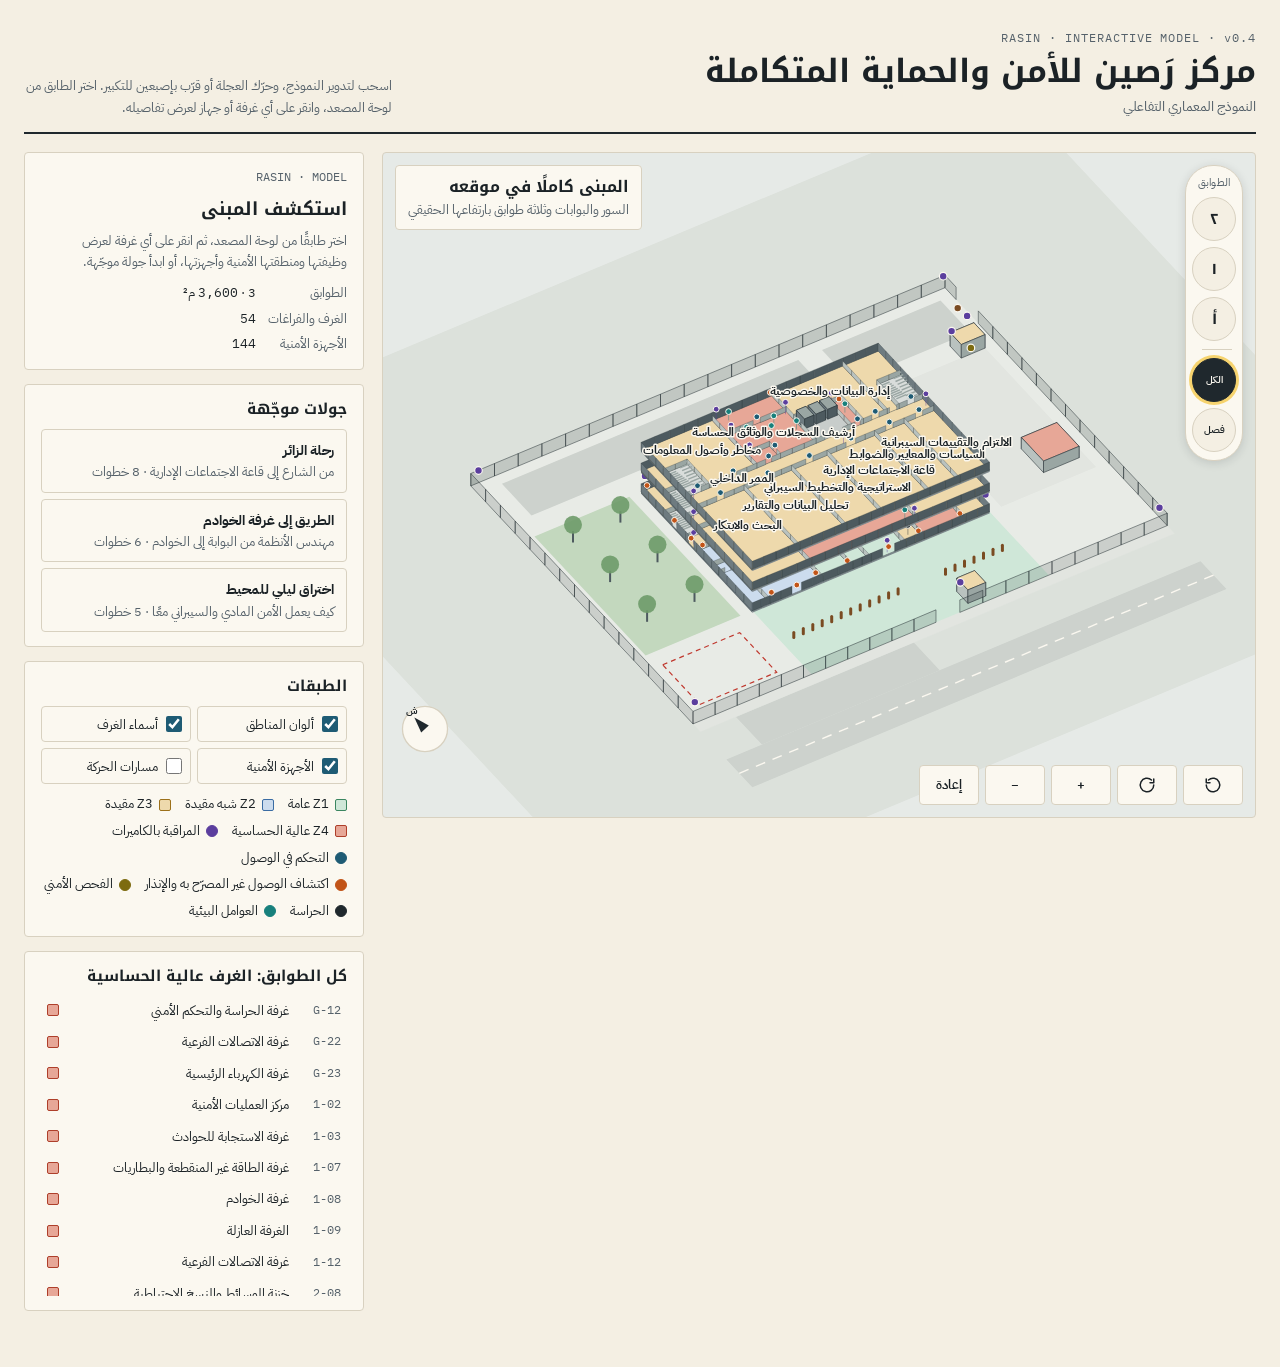
==== commit 621904c7: "Language and academic review: accuracy fixes, consistent terms, APA references - NIST PE-8/PE-16 map" ====
--- a/embeds/model.html
+++ b/embeds/model.html
@@ -174,7 +174,7 @@
     <div class="brand">
       <span class="eyebrow">RASIN · INTERACTIVE MODEL · v0.4</span>
       <h1>مركز رَصين للأمن والحماية المتكاملة</h1>
-      <p>المرحلة 4: النموذج المعماري التفاعلي</p>
+      <p>النموذج المعماري التفاعلي</p>
     </div>
     <p class="how">اسحب لتدوير النموذج، وحرّك العجلة أو قرّب بإصبعين للتكبير. اختر الطابق من لوحة المصعد، وانقر على أي غرفة أو جهاز لعرض تفاصيله.</p>
   </header>
@@ -186,9 +186,9 @@
       <svg class="compass" id="compass" viewBox="-30 -30 60 60" aria-hidden="true"></svg>
       <div class="elev" role="group" aria-label="لوحة المصعد: اختيار الطابق">
         <span class="lbl">الطوابق</span>
-        <button type="button" data-mode="2" aria-label="الدور الثاني">٢</button>
-        <button type="button" data-mode="1" aria-label="الدور الأول">١</button>
-        <button type="button" data-mode="G" aria-label="الدور الأرضي">أ</button>
+        <button type="button" data-mode="2" aria-label="الطابق الثاني">٢</button>
+        <button type="button" data-mode="1" aria-label="الطابق الأول">١</button>
+        <button type="button" data-mode="G" aria-label="الطابق الأرضي">أ</button>
         <hr>
         <button type="button" data-mode="site" aria-label="المبنى كاملًا في موقعه"><small>الكل</small></button>
         <button type="button" data-mode="explode" aria-label="الطوابق مفصولة"><small>فصل</small></button>
@@ -228,9 +228,9 @@
 
 </div>
 
-<script id="data" type="application/json">{"meta":{"project":"مركز رَصين للأمن والحماية المتكاملة","project_en":"RASIN Integrated Security Center","version":"0.2","phase":2,"units":"m","building":{"w":40,"h":30,"floor_height":4,"origin_on_site":[20,14]},"site":{"w":80,"h":60},"note":"الأبعاد افتراضية إرشادية (ف-3، ف-4) وليست هندسية. المحور x من الغرب إلى الشرق، والمحور y من الشمال إلى الجنوب."},"zones":{"Z0":{"ar":"المحيط الخارجي","en":"Perimeter","auth":"حراسة البوابة وفحص المركبات"},"Z1":{"ar":"عامة","en":"Public","auth":"تسجيل الزائر والتحقق من الهوية والفحص الأمني"},"Z2":{"ar":"شبه مقيدة","en":"Semi-restricted","auth":"بطاقة زائر مع مرافق، أو بطاقة موظف"},"Z3":{"ar":"مقيدة","en":"Restricted","auth":"بطاقة موظف مع صلاحية الطابق"},"Z4":{"ar":"عالية الحساسية","en":"High security","auth":"بطاقة مع رمز سري (PIN) أو بصمة، وسجل دخول وخروج"}},"tags":{"ص":"من التصور المعتمد","ق":"قرار تصميمي في المرحلة 2","ح":"عنصر حركة وخدمة"},"floors":[{"id":"G","sheet":"A-101","ar":"الدور الأرضي","en":"Ground Floor","theme":"الاستقبال والتمكين السيبراني","rooms":[{"id":"G-01","n":"قاعة التوعية والتدريب","e":"Awareness & Training Hall","z":"Z2","t":"ص","r":[3,21,9,9],"d":[[7.5,21,"h",1.6],[7.5,30,"h",1.6,"exit"]],"f":"برامج التوعية والتدريب السيبراني للزوار والموظفين، بنحو 40 مقعدًا. لها مخرج طوارئ مباشر إلى الساحة."},{"id":"G-02","n":"قاعة اجتماعات (أ)","e":"Meeting Room A","z":"Z2","t":"ص","r":[0,15,6,4],"d":[[3,19,"h",1]],"f":"اجتماعات مع الزوار والعملاء دون دخولهم المناطق التشغيلية."},{"id":"G-03","n":"قاعة اجتماعات (ب)","e":"Meeting Room B","z":"Z2","t":"ص","r":[6,15,6,4],"d":[[9,19,"h",1]],"f":"اجتماعات صغيرة ومقابلات."},{"id":"G-04","n":"ممر الزوار","e":"Visitor Corridor","z":"Z2","t":"ق","r":[0,19,12,2],"d":[],"f":"يربط الردهة بالقاعات، ولا يتصل بالممر الداخلي للموظفين.","circ":true},{"id":"G-05","n":"دورات مياه الزوار","e":"Visitor WC","z":"Z2","t":"ق","r":[0,21,3,9],"d":[[1.5,21,"h",1]],"f":"داخل نطاق الزوار حتى لا يحتاج الزائر إلى عبور منطقة مقيدة.","wet":true},{"id":"G-06","n":"الردهة والاستقبال","e":"Lobby & Reception","z":"Z1","t":"ص","r":[12,15,17,7],"d":[[12,20,"v",1.8]],"f":"تسجيل الزوار وإصدار بطاقات الزائر المؤقتة. على حدها الشمالي بوابات دوارة تفصلها عن الممر الداخلي."},{"id":"G-07","n":"غرفة الانتظار","e":"Waiting Room","z":"Z1","t":"ص","r":[12,22,5,8],"d":[[14.5,22,"h",1]],"f":"انتظار الزائر حتى يحضر مرافقه."},{"id":"G-08","n":"الفحص الأمني والتحقق من الهوية","e":"Security Screening & ID Check","z":"Z1","t":"ص","r":[17,22,12,4],"d":[[23,22,"h",3]],"f":"جهاز كشف المعادن وجهاز الأشعة للحقائب ومطابقة الهوية قبل دخول الردهة."},{"id":"G-09","n":"المدخل الرئيسي (بهو عازل)","e":"Main Entrance Vestibule","z":"Z1","t":"ص","r":[20,26,6,4],"d":[[23,26,"h",2],[23,30,"h",2,"main"]],"f":"بابان متتاليان (Airlock) يمنعان الاندفاع المباشر ويضبطان التكييف."},{"id":"G-10","n":"خزائن أمانات الزوار","e":"Visitor Lockers","z":"Z1","t":"ق","r":[17,26,3,4],"d":[[18.5,26,"h",1]],"f":"يودع فيها الزائر الهاتف ووسائط التخزين والممنوعات قبل الدخول."},{"id":"G-11","n":"نقطة الحراسة عند المدخل","e":"Entrance Guard Post","z":"Z3","t":"ق","r":[26,26,3,4],"d":[[27.5,26,"h",1]],"f":"حارس يرى البهو العازل والفحص مباشرة."},{"id":"G-12","n":"غرفة الحراسة والتحكم الأمني","e":"Security Control Room","z":"Z4","t":"ق","r":[29,15,7,15],"d":[[32.5,15,"h",1]],"f":"مراقبة الكاميرات والإنذارات والبوابات والاستجابة الميدانية، على مدار الساعة. نافذة مقاومة على الردهة والفحص، وبابها من الممر الداخلي فقط."},{"id":"G-13","n":"غرفة الحراس","e":"Guards' Room","z":"Z3","t":"ق","r":[36,15,4,15],"d":[[38,15,"h",1]],"f":"تبديل المناوبات وخزائن الحراس وتجهيزاتهم."},{"id":"G-14","n":"الممر الداخلي","e":"Internal Corridor","z":"Z3","t":"ح","r":[0,12,40,3],"d":[[0,13.5,"v",1.4,"exit"]],"f":"ممر الموظفين؛ لا يُدخل إليه من الردهة إلا عبر البوابات الدوارة.","circ":true},{"id":"G-15","n":"الدرج (أ)","e":"Stair A","z":"Z3","t":"ح","r":[0,6,4,6],"d":[[2,12,"h",1.2],[0,9,"v",1.2,"exit"]],"f":"درج طوارئ يخرج مباشرة إلى الغرب.","stair":true},{"id":"G-16","n":"استراحة الموظفين والمطبخ ودورات المياه","e":"Staff Lounge, Pantry & WC","z":"Z3","t":"ص","p":[[0,0],[10,0],[10,12],[4,12],[4,6],[0,6]],"d":[[7,12,"h",1.2]],"f":"خدمات الموظفين داخل المنطقة المقيدة.","wet":true},{"id":"G-17","n":"خدمات الموظفين (غرف تبديل ومصلى)","e":"Staff Services","z":"Z3","t":"ص","r":[10,0,8,12],"d":[[14,12,"h",1.2]],"f":"خزائن شخصية؛ لا تُدخل الحقائب الشخصية إلى غرف العمليات."},{"id":"G-18","n":"مدخل الموظفين","e":"Staff Entrance","z":"Z2","t":"ص","r":[18,0,4,4],"d":[[20,0,"h",1.6,"main"],[20,4,"h",1.6,"turnstile"]],"f":"دخول الموظفين من المواقف الشمالية ببطاقة وبوابة دوارة."},{"id":"G-19","n":"ممر الموظفين","e":"Staff Spine","z":"Z3","t":"ح","r":[18,4,4,8],"d":[],"f":"يصل مدخل الموظفين بالممر الداخلي والمصاعد.","circ":true},{"id":"G-20","n":"غرفة الإتلاف الآمن للمستندات والوسائط","e":"Shredding & Media Destruction","z":"Z3","t":"ق","r":[22,0,8,6],"d":[[22,5,"v",1]],"f":"إتلاف الورق ووسائط التخزين قبل خروجها من المبنى (ISO 27001: 7.14)."},{"id":"G-21","n":"المصاعد","e":"Elevators","z":"Z3","t":"ح","r":[22,6,6,6],"d":[[25,12,"h",3]],"f":"مصعدان للأفراد ومصعد خدمة؛ لا تعمل إلا ببطاقة، والطوابق حسب الصلاحية.","lift":true},{"id":"G-22","n":"غرفة الاتصالات الفرعية","e":"IDF Room","z":"Z4","t":"ق","r":[28,6,2,6],"d":[[29,12,"h",0.9]],"f":"تجهيزات الشبكة الخاصة بالطابق."},{"id":"G-23","n":"غرفة الكهرباء الرئيسية","e":"Main Electrical Room","z":"Z4","t":"ق","r":[30,0,4,6],"d":[[34,3,"v",1]],"f":"اللوحات الرئيسية؛ يدخلها الفني من مدخل الخدمة دون المرور بالمكاتب."},{"id":"G-24","n":"فحص البريد والتوريدات","e":"Mail & Delivery Screening","z":"Z3","t":"ق","r":[30,6,4,6],"d":[[32,12,"h",1],[34,9,"v",1]],"f":"فحص الطرود والتوريدات قبل توزيعها داخل المبنى."},{"id":"G-25","n":"مدخل الخدمة والتحميل","e":"Service Entrance & Loading","z":"Z2","t":"ص","r":[34,0,6,6],"d":[[40,3,"v",2.4,"main"],[35,6,"h",1.2]],"f":"استلام التوريدات من ساحة الخدمة."},{"id":"G-26","n":"ممر الخدمة","e":"Service Passage","z":"Z3","t":"ح","r":[34,6,2,6],"d":[],"f":"يوصل مدخل الخدمة بالممر الداخلي.","circ":true},{"id":"G-27","n":"الدرج (ب)","e":"Stair B","z":"Z3","t":"ح","r":[36,6,4,6],"d":[[38,12,"h",1.2],[40,9,"v",1.2,"exit"]],"f":"درج طوارئ يخرج مباشرة إلى ساحة الخدمة.","stair":true}],"special":{"turnstiles":[[19,15,6]],"paths":{"visitor":[[[23,33],[23,28],[23,24],[23,19],[12,20],[3,20]],[[23,19],[14.5,21],[14.5,25]]],"staff":[[[20,-3],[20,2],[20,8],[20,13.5],[25,13.5],[25,10]],[[23,19],[22,15.6],[22,13.5]]],"service":[[[43,3],[37,3],[35,8],[35,13.5],[26,13.5],[26,10]]],"egress":[[[30,13.5],[38,13.5],[38,9],[41.5,9]],[[10,13.5],[2,13.5],[2,9],[-1.5,9]],[[7.5,25],[7.5,31.5]],[[23,24],[23,31.5]]]}},"notes":["المدخل الرئيسي في الواجهة الجنوبية، ويمر الزائر بثلاث مراحل متتالية: البهو العازل، ثم الفحص الأمني، ثم الردهة. هذا تسلسل ردع ثم كشف قبل أي وصول.","كل ما يحتاجه الزائر (الانتظار، القاعات، التدريب، دورات المياه) يقع جنوب خط البوابات الدوارة، فلا سبب يدفعه لعبور المنطقة المقيدة.","المصاعد والسلالم كلها شمال خط البوابات؛ الزائر لا يصل إلى أي طابق علوي إلا ببطاقة زائر مفعلة ومرافق.","غرفة الحراسة والتحكم ترى الردهة والفحص عبر نافذة مقاومة، لكن بابها من الممر الداخلي فقط، فلا يُقتحم من جهة الجمهور.","ثلاثة مسارات منفصلة: الزوار من الجنوب، والموظفون من الشمال، والتوريدات من الشرق عبر غرفة فحص البريد. لا يتقاطع مسار الزائر مع مسار التوريد.","غرفة الإتلاف الآمن قرب مدخل الخدمة، لأن المستندات والوسائط تخرج من المبنى بعد إتلافها فقط."]},{"id":"1","sheet":"A-102","ar":"الدور الأول","en":"First Floor","theme":"العمليات السيبرانية والتهديدات","rooms":[{"id":"1-01","n":"تحليل التهديدات والاستخبارات السيبرانية","e":"Threat Analysis & Cyber Intelligence","z":"Z3","t":"ص","r":[0,15,10,15],"d":[[5,15,"h",1.2]],"f":"رصد التهديدات وتحليل المؤشرات وتغذية مركز العمليات بها."},{"id":"1-02","n":"مركز العمليات الأمنية","e":"Security Operations Center (SOC)","z":"Z4","t":"ص","r":[10,15,18,15],"d":[[19,15,"h",1.6]],"f":"مراقبة الأحداث على مدار الساعة، ويستقبل أحداث الأنظمة المادية لربطها بالأحداث السيبرانية. زجاج الواجهة الجنوبية معتم حتى لا تُرى الشاشات من الخارج."},{"id":"1-03","n":"غرفة الاستجابة للحوادث","e":"Incident Response Room","z":"Z4","t":"ص","r":[28,15,8,8],"d":[[32,15,"h",1.2],[28,19,"v",1.2]],"f":"إدارة الحادث عند تصعيده؛ متصلة مباشرة بمركز العمليات."},{"id":"1-04","n":"التنسيق ومراجعة الحوادث","e":"Coordination & Incident Review","z":"Z3","t":"ص","r":[28,23,12,7],"d":[[32,23,"h",1],[28,26.5,"v",1]],"f":"اجتماعات التنسيق ومراجعة ما بعد الحادث (Lessons Learned)."},{"id":"1-05","n":"مكتب مشرف المناوبة","e":"Shift Supervisor Office","z":"Z3","t":"ق","r":[36,15,4,8],"d":[[38,15,"h",1]],"f":"إشراف المناوبة وقرار التصعيد إلى غرفة الاستجابة."},{"id":"1-06","n":"حماية المعلومات والأنظمة","e":"Information & Systems Protection","z":"Z3","t":"ص","p":[[0,0],[12,0],[12,12],[4,12],[4,6],[0,6]],"d":[[8,12,"h",1.2]],"f":"إدارة الضوابط التقنية لحماية الأنظمة والبيانات."},{"id":"1-07","n":"غرفة الطاقة غير المنقطعة والبطاريات","e":"UPS & Battery Room","z":"Z4","t":"ق","r":[12,0,10,4],"d":[[17,4,"h",1.2]],"f":"تغذي غرفة الخوادم عند انقطاع الكهرباء حتى يعمل المولد. تحمي غرفة الخوادم من الجدار الخارجي."},{"id":"1-08","n":"غرفة الخوادم","e":"Server Room","z":"Z4","t":"ق","p":[[12,4],[22,4],[22,12],[16,12],[16,9],[12,9]],"d":[],"f":"قلب الطابق، بلا جدار خارجي ولا نافذة، وتحتها غرف جافة في الأرضي. الدخول عبر الغرفة العازلة فقط (ق-1، ق-2)."},{"id":"1-09","n":"الغرفة العازلة","e":"Mantrap","z":"Z4","t":"ق","r":[12,9,4,3],"d":[[14,12,"h",1],[16,10.5,"v",1]],"f":"بابان لا يفتحان معًا، وتحقق ثنائي؛ يمنع التتبع خلف موظف."},{"id":"1-10","n":"تشغيل ومراقبة الأنظمة","e":"Systems Operations & Monitoring","z":"Z3","t":"ص","p":[[22,0],[34,0],[34,12],[30,12],[30,6],[22,6]],"d":[[32,12,"h",1.2]],"f":"مراقبة أداء الخوادم والشبكات وتوفرها؛ مجاورة لغرفة الخوادم دون أن تفتح عليها."},{"id":"1-11","n":"المصاعد","e":"Elevators","z":"Z3","t":"ح","r":[22,6,6,6],"d":[[25,12,"h",3]],"f":"تفتح على الممر الداخلي؛ لا يتوقف المصعد هنا إلا لمن يملك صلاحية الطابق.","lift":true},{"id":"1-12","n":"غرفة الاتصالات الفرعية","e":"IDF Room","z":"Z4","t":"ق","r":[28,6,2,6],"d":[[29,12,"h",0.9]],"f":"تجهيزات الشبكة الخاصة بالطابق."},{"id":"1-13","n":"دورات المياه والمطبخ","e":"WC & Pantry","z":"Z3","t":"ق","p":[[34,0],[40,0],[40,6],[36,6],[36,12],[34,12]],"d":[[35,12,"h",1.2]],"f":"تخدم فرق المناوبة على مدار الساعة؛ بعيدة عن غرفة الخوادم.","wet":true},{"id":"1-14","n":"الممر الداخلي","e":"Internal Corridor","z":"Z3","t":"ح","r":[0,12,40,3],"d":[],"f":"ممر الطابق.","circ":true},{"id":"1-15","n":"الدرج (أ)","e":"Stair A","z":"Z3","t":"ح","r":[0,6,4,6],"d":[[2,12,"h",1.2]],"f":"الخروج منه حر، وإعادة الدخول إلى الطابق ببطاقة.","stair":true},{"id":"1-16","n":"الدرج (ب)","e":"Stair B","z":"Z3","t":"ح","r":[36,6,4,6],"d":[[38,12,"h",1.2]],"f":"الخروج منه حر، وإعادة الدخول إلى الطابق ببطاقة.","stair":true}],"special":{"turnstiles":[],"paths":{"staff":[[[25,10],[25,13.5],[19,13.5],[19,17]],[[25,13.5],[14,13.5],[14,10.5],[19,8]]],"egress":[[[19,22],[19,13.5],[2,13.5],[2,9]],[[19,13.5],[38,13.5],[38,9]]]}},"notes":["غرفة الخوادم في قلب الطابق: شمالها غرفة الطاقة، وشرقها المصاعد وغرفة التشغيل، وغربها وحدة الحماية، وجنوبها الممر. لا يلامسها أي جدار خارجي (ق-1).","الوصول إلى غرفة الخوادم عبر الغرفة العازلة فقط، وبابها الثاني لا يُفتح قبل إغلاق الأول (ق-2).","تحت غرفة الخوادم في الأرضي غرف جافة (خدمات الموظفين وممر الموظفين)، ولا تمر فوقها تمديدات مياه؛ دورات المياه والمطبخ في الطرف الشرقي البعيد.","مركز العمليات وغرفة الاستجابة متجاوران ويتصلان بباب داخلي، فينتقل الفريق دون المرور بالممر.","مركز العمليات في الواجهة الجنوبية، لذلك زجاجها معتم أو بغشاء عاكس حتى لا تُرى الشاشات من الساحة أو الشارع.","الطابق كله منطقة مقيدة (Z3) لا يدخله الزوار، وداخله غرف عالية الحساسية (Z4) بتحقق ثنائي."]},{"id":"2","sheet":"A-103","ar":"الدور الثاني","en":"Second Floor","theme":"الحوكمة والمخاطر والتطوير","rooms":[{"id":"2-01","n":"البحث والابتكار","e":"Research & Innovation","z":"Z3","t":"ص","r":[0,15,8,15],"d":[[4,15,"h",1.2]],"f":"مختبر لتجربة الأدوات والحلول على شبكة معزولة عن شبكة الإنتاج."},{"id":"2-02","n":"تحليل البيانات والتقارير","e":"Data Analytics & Reporting","z":"Z3","t":"ص","r":[8,15,8,15],"d":[[12,15,"h",1.2]],"f":"مؤشرات الأداء الأمني والتقارير للإدارة العليا."},{"id":"2-03","n":"الاستراتيجية والتخطيط السيبراني","e":"Cyber Strategy & Planning","z":"Z3","t":"ص","r":[16,15,6,15],"d":[[19,15,"h",1.2]],"f":"الخطط الاستراتيجية وخرائط الطريق."},{"id":"2-04","n":"قاعة الاجتماعات الإدارية","e":"Executive Meeting Room","z":"Z3","t":"ص","r":[22,15,8,15],"d":[[26,15,"h",1.6]],"f":"مقابل المصاعد مباشرة، فيصل إليها الزائر المرافَق (مدقق، جهة رقابية) دون المرور بالمكاتب."},{"id":"2-05","n":"السياسات والمعايير والضوابط","e":"Policies, Standards & Controls","z":"Z3","t":"ص","r":[30,15,5,15],"d":[[32.5,15,"h",1.2]],"f":"إعداد السياسات ومراجعتها وربطها بالضوابط."},{"id":"2-06","n":"الالتزام والتقييمات السيبرانية","e":"Compliance & Assessments","z":"Z3","t":"ص","r":[35,15,5,15],"d":[[37.5,15,"h",1.2]],"f":"التقييمات الداخلية ومتابعة الالتزام بالضوابط."},{"id":"2-07","n":"مخاطر وأصول المعلومات","e":"Information Risk & Asset Management","z":"Z3","t":"ص","p":[[0,0],[12,0],[12,12],[4,12],[4,6],[0,6]],"d":[[8,12,"h",1.2]],"f":"سجل المخاطر وسجل الأصول، ومنها مخاطر الأمن المادي."},{"id":"2-08","n":"خزنة الوسائط والنسخ الاحتياطية","e":"Media & Backup Vault","z":"Z4","t":"ق","r":[12,0,10,4],"d":[[17,4,"h",1.2]],"f":"خزائن مقاومة للحريق لوسائط التخزين؛ تحمي الأرشيف من الجدار الخارجي."},{"id":"2-09","n":"أرشيف السجلات والوثائق الحساسة","e":"Sensitive Records Archive","z":"Z4","t":"ص","p":[[12,4],[22,4],[22,12],[16,12],[16,9],[12,9]],"d":[],"f":"فوق غرفة الخوادم مباشرة، فيستفيد من البنية المدعمة لحمل الأرفف المتحركة. بلا نوافذ، وإطفاء بالغاز النظيف."},{"id":"2-10","n":"استلام السجلات والطباعة الآمنة","e":"Records Check-in & Secure Print","z":"Z4","t":"ق","r":[12,9,4,3],"d":[[14,12,"h",1],[16,10.5,"v",1]],"f":"نقطة وحيدة لتسليم السجلات واستلامها وتسجيلها؛ تعمل كغرفة عازلة للأرشيف."},{"id":"2-11","n":"إدارة البيانات والخصوصية","e":"Data Management & Privacy","z":"Z3","t":"ص","p":[[22,0],[34,0],[34,12],[30,12],[30,6],[22,6]],"d":[[32,12,"h",1.2]],"f":"تصنيف البيانات وحماية الخصوصية؛ مجاورة للأرشيف."},{"id":"2-12","n":"المصاعد","e":"Elevators","z":"Z3","t":"ح","r":[22,6,6,6],"d":[[25,12,"h",3]],"f":"تفتح مقابل قاعة الاجتماعات الإدارية.","lift":true},{"id":"2-13","n":"غرفة الاتصالات الفرعية","e":"IDF Room","z":"Z4","t":"ق","r":[28,6,2,6],"d":[[29,12,"h",0.9]],"f":"تجهيزات الشبكة الخاصة بالطابق."},{"id":"2-14","n":"دورات المياه والمطبخ","e":"WC & Pantry","z":"Z3","t":"ق","p":[[34,0],[40,0],[40,6],[36,6],[36,12],[34,12]],"d":[[35,12,"h",1.2]],"f":"فوق مثيلتها في الدور الأول، بعيدًا عن الأرشيف.","wet":true},{"id":"2-15","n":"الممر الداخلي","e":"Internal Corridor","z":"Z3","t":"ح","r":[0,12,40,3],"d":[],"f":"ممر الطابق.","circ":true},{"id":"2-16","n":"الدرج (أ)","e":"Stair A","z":"Z3","t":"ح","r":[0,6,4,6],"d":[[2,12,"h",1.2]],"f":"الخروج منه حر، وإعادة الدخول إلى الطابق ببطاقة.","stair":true},{"id":"2-17","n":"الدرج (ب)","e":"Stair B","z":"Z3","t":"ح","r":[36,6,4,6],"d":[[38,12,"h",1.2]],"f":"الخروج منه حر، وإعادة الدخول إلى الطابق ببطاقة.","stair":true}],"special":{"turnstiles":[],"paths":{"visitor":[[[25,10],[25,13.5],[26,13.5],[26,20]]],"staff":[[[25,13.5],[14,13.5],[14,10.5],[19,8]]],"egress":[[[19,22],[19,13.5],[2,13.5],[2,9]],[[26,13.5],[38,13.5],[38,9]]]}},"notes":["الأرشيف الحساس فوق غرفة الخوادم تمامًا، فتُصمَّم بنية واحدة مدعمة لهذا العمود الرأسي من الأرض إلى السطح.","الأرشيف محاط بخزنة الوسائط شمالًا وبغرفة الاستلام جنوبًا، فلا جدار خارجي مباشر ولا مدخل إلا عبر نقطة الاستلام المسجلة.","الأرشيف في الطابق الأخير، لذلك: لا معدات تكييف أو تصريف مطر فوق سقفه، وعزل مائي مضاعف للسطح، وحساسات تسرب على السقف (معالجة لخطر الماء).","قاعة الاجتماعات الإدارية مقابل المصاعد: الزائر المرافَق يخرج من المصعد إلى القاعة مباشرة ولا يرى المكاتب أو المستندات.","دورات المياه في الطرف الشرقي، فوق مثيلتها في الأول، بعيدًا عن الأرشيف وغرفة الخوادم."]}],"site":{"sheet":"A-100","canvas":[80,76],"elements":[{"id":"S-01","k":"street","n":"الشارع الرئيسي","r":[0,69,80,7]},{"id":"S-02","k":"parkout","n":"مواقف الزوار (خارج السور)","r":[6,62,30,7],"f":"خارج السور عمدًا، فلا تقف مركبة غير مفحوصة قرب المبنى (مسافة الأمان Standoff)."},{"id":"S-03","k":"sidewalk","n":"الرصيف","r":[0,60,80,2]},{"id":"S-04","k":"plaza","n":"ساحة المدخل (منطقة الأمان)","r":[20,44,40,16],"f":"16 م بين السور والواجهة الجنوبية بلا مواقف."},{"id":"S-05","k":"parkin","n":"مواقف الموظفين","r":[4,2,50,8],"f":"داخل السور؛ تصلها المركبات بعد الفحص عند البوابة (2)."},{"id":"S-06","k":"yard","n":"ساحة الخدمة","r":[62,14,16,30],"f":"التحميل والتوريدات والمولد."},{"id":"S-07","k":"gen","n":"المولد وخزان الوقود","r":[70,34,8,8],"f":"على بعد 10 م من المبنى."},{"id":"S-08","k":"assembly","n":"نقطة التجمع","r":[3,47,13,10],"f":"بعيدة عن الواجهات وعن مسار مركبات الطوارئ."},{"id":"S-09","k":"drive","n":"طريق المركبات الداخلي","r":[58,2,20,8]},{"id":"S-10","k":"green","n":"تشجير منخفض","r":[2,14,16,30]}],"gates":[{"id":"GT-1","n":"البوابة (1): الزوار والمشاة","at":[43,60],"w":4,"side":"s","booth":[47,56,3,3]},{"id":"GT-2","n":"البوابة (2): الموظفون والتوريدات","at":[80,6],"w":6,"side":"e","booth":[74,11,4,3]}],"bollards":[[22,52],[58,52]],"paths":{"visitor":[[[45,66],[45,60],[43,52],[43,45]]],"staff":[[[82,6],[70,6],[40,6],[40,14]]],"service":[[[82,7],[70,7],[66,12],[66,17],[60,17]]],"egress":[[[27.5,44],[14,50]],[[20,23],[14,50]],[[60,23],[64,30]]]}}}</script>
-<script id="sec" type="application/json">{"catalog":{"CF":{"ar":"كاميرا ثابتة","en":"Fixed camera","cat":"cam","fn":["ردع","كشف"],"req":["ت-4","ت-5"],"std":{"ecc":"2-14-3 (التسجيل والمراقبة بالكاميرات)","iso":"7.4","nist":"PE-6"},"why":"مراقبة مستمرة وتسجيل دليل لكل حدث؛ وجودها الظاهر يردع قبل أن يكشف."},"CP":{"ar":"كاميرا متحركة (PTZ)","en":"PTZ camera","cat":"cam","fn":["كشف","استجابة"],"req":["ت-4","ت-5"],"std":{"ecc":"2-14-3 (التسجيل والمراقبة بالكاميرات)","iso":"7.4","nist":"PE-6"},"why":"على أركان السور؛ يوجهها المشغل نحو أي إنذار ويتبع الهدف، فتغطي مساحة واسعة بعدد قليل."},"LPR":{"ar":"كاميرا قراءة اللوحات","en":"License plate recognition","cat":"cam","fn":["كشف"],"req":["ت-4"],"std":{"ecc":"2-14-3 (سجلات الدخول والخروج)","iso":"7.2","nist":"PE-6"},"why":"تسجل لوحة كل مركبة وتقارنها بقائمة المركبات المصرح لها."},"AC":{"ar":"قارئ بطاقة","en":"Card reader","cat":"acc","fn":["تأخير"],"req":["ت-9"],"std":{"ecc":"2-14-3 (التحكم بالوصول إلى المناطق الحساسة)","iso":"7.2","nist":"PE-3"},"why":"يسمح بالدخول حسب الصلاحية ويسجل اسم الداخل ووقته."},"AB":{"ar":"قارئ ثنائي (بطاقة + رمز أو بصمة)","en":"Two-factor reader","cat":"acc","fn":["تأخير"],"req":["ت-9"],"std":{"ecc":"2-14-3 (التحكم بالوصول إلى المناطق الحساسة)","iso":"7.3","nist":"PE-3"},"why":"البطاقة المسروقة وحدها لا تكفي لدخول منطقة Z4."},"TS":{"ar":"بوابة دوارة","en":"Turnstile","cat":"acc","fn":["تأخير"],"req":["ت-3","ت-9"],"std":{"ecc":"2-14-3 (التحكم بالوصول)","iso":"7.2","nist":"PE-3"},"why":"شخص واحد لكل بطاقة؛ تمنع التتبع خلف الموظف (Tailgating)."},"MT":{"ar":"باب غرفة عازلة (تشابك)","en":"Mantrap interlock","cat":"acc","fn":["تأخير"],"req":["ت-9"],"std":{"ecc":"2-14-3 (التحكم بالوصول إلى المناطق الحساسة)","iso":"7.3","nist":"PE-3"},"why":"لا يفتح الباب الثاني قبل إغلاق الأول، فلا يدخل شخصان ببطاقة واحدة."},"PIR":{"ar":"كاشف حركة","en":"Motion detector","cat":"ids","fn":["كشف"],"req":["ت-6"],"std":{"ecc":"2-14-2 (تطبيق متطلبات الحماية المادية)","iso":"7.4","nist":"PE-6"},"why":"يكشف أي حركة في الغرفة خارج ساعات العمل أو بلا دخول مسجل."},"DC":{"ar":"حساس فتح الباب","en":"Door contact","cat":"ids","fn":["كشف"],"req":["ت-6"],"std":{"ecc":"2-14-2 (تطبيق متطلبات الحماية المادية)","iso":"7.4","nist":"PE-6"},"why":"ينذر عند فتح الباب بالقوة أو تركه مفتوحًا؛ وعلى أبواب الطوارئ عند استخدامها."},"GB":{"ar":"كاشف كسر الزجاج","en":"Glass-break detector","cat":"ids","fn":["كشف"],"req":["ت-6","ت-3"],"std":{"ecc":"2-14-2 (تطبيق متطلبات الحماية المادية)","iso":"7.4","nist":"PE-6"},"why":"يكشف محاولة الدخول عبر نوافذ الدور الأرضي."},"FS":{"ar":"حساس اهتزاز السور","en":"Fence intrusion sensor","cat":"ids","fn":["كشف"],"req":["ت-6","ت-3"],"std":{"ecc":"2-14-2 (تطبيق متطلبات الحماية المادية)","iso":"7.1","nist":"PE-6"},"why":"كابل على كامل السور يحدد مقطع محاولة التسلق أو القطع، فتتجه إليه الكاميرا المتحركة."},"PB":{"ar":"زر استغاثة","en":"Duress button","cat":"ids","fn":["استجابة"],"req":["ت-6","ت-7"],"std":{"ecc":"2-14-2 (تطبيق متطلبات الحماية المادية)","iso":"7.4","nist":"PE-6"},"why":"إنذار صامت إلى غرفة التحكم دون أن يلاحظ المهدِّد."},"MD":{"ar":"بوابة كشف المعادن","en":"Walk-through metal detector","cat":"scr","fn":["كشف"],"req":["ت-8"],"std":{"ecc":"2-14-3 (التحكم بالوصول)","iso":"7.2","nist":"PE-8"},"why":"فحص الزائر قبل الردهة."},"XR":{"ar":"جهاز أشعة للحقائب","en":"X-ray baggage scanner","cat":"scr","fn":["كشف"],"req":["ت-8"],"std":{"ecc":"2-14-3 (التحكم بالوصول)","iso":"7.2","nist":"PE-16"},"why":"فحص الحقائب والطرود دون فتحها، ويكشف وسائط التخزين والأجهزة."},"GP":{"ar":"موقع حارس","en":"Guard post","cat":"grd","fn":["ردع","استجابة"],"req":["ت-7"],"std":{"ecc":"2-14-2 (تطبيق متطلبات الحماية المادية)","iso":"7.2","nist":"PE-3"},"why":"العنصر البشري يتحقق ويقرر ويستجيب حيث لا تكفي الأجهزة."},"RB":{"ar":"حاجز طريق هيدروليكي وذراع بوابة","en":"Road blocker & barrier arm","cat":"bar","fn":["تأخير"],"req":["ت-3"],"std":{"ecc":"2-14-2 (تطبيق متطلبات الحماية المادية)","iso":"7.1","nist":"PE-3"},"why":"يوقف المركبة حتى ينتهي فحصها، ويصدّ محاولة الاقتحام بالمركبة."},"TH":{"ar":"حساس حرارة ورطوبة","en":"Temperature & humidity sensor","cat":"env","fn":["كشف"],"req":["ت-10"],"std":{"ecc":"2-14-3 (حماية الأجهزة والمعدات)","iso":"7.5","nist":"PE-14"},"why":"ينذر قبل أن تؤثر الحرارة أو الرطوبة على الخوادم أو الورق."},"WL":{"ar":"حساس تسرب مياه","en":"Water leak sensor","cat":"env","fn":["كشف"],"req":["ت-10"],"std":{"ecc":"2-14-3 (حماية الأجهزة والمعدات)","iso":"7.5","nist":"PE-15"},"why":"كابل استشعار تحت الأرضية أو على السقف يحدد موقع التسرب."},"SD":{"ar":"كاشف دخان مبكر (VESDA)","en":"Aspirating smoke detector","cat":"env","fn":["كشف"],"req":["ت-10"],"std":{"ecc":"2-14-3 (حماية الأجهزة والمعدات)","iso":"7.5","nist":"PE-13"},"why":"يسحب عينات الهواء ويكشف الدخان قبل ظهوره، فتُعالج المشكلة قبل تفعيل الإطفاء."},"GS":{"ar":"إطفاء بالغاز النظيف","en":"Clean-agent suppression","cat":"env","fn":["استجابة"],"req":["ت-10"],"std":{"ecc":"2-14-3 (حماية الأجهزة والمعدات)","iso":"7.5","nist":"PE-13"},"why":"يطفئ الحريق دون ماء، فلا يتلف الخوادم أو الورق."},"AH":{"ar":"تكييف دقيق (CRAC)","en":"Precision cooling unit","cat":"env","fn":["حماية"],"req":["ت-10"],"std":{"ecc":"2-14-3 (حماية الأجهزة والمعدات)","iso":"7.11","nist":"PE-14"},"why":"وحدتان تعمل إحداهما احتياطًا للأخرى (N+1) لثبات الحرارة على مدار الساعة."},"EPO":{"ar":"مفتاح فصل الطاقة الطارئ","en":"Emergency power off","cat":"env","fn":["استجابة"],"req":["ت-10"],"std":{"ecc":"2-14-3 (حماية الأجهزة والمعدات)","iso":"7.11","nist":"PE-10"},"why":"قرب الباب، بغطاء يمنع الضغط العرضي."}},"categories":{"cam":{"ar":"المراقبة بالكاميرات","req":"ت-4، ت-5"},"acc":{"ar":"التحكم في الوصول","req":"ت-9"},"ids":{"ar":"اكتشاف الوصول غير المصرّح به والإنذار","req":"ت-6"},"scr":{"ar":"الفحص الأمني","req":"ت-8"},"grd":{"ar":"الحراسة","req":"ت-7"},"bar":{"ar":"الحواجز","req":"ت-3"},"env":{"ar":"العوامل البيئية","req":"ت-10"}},"facade_types":{"lam":{"ar":"زجاج أمني مصفح مقاوم للكسر","why":"يؤخر الاختراق دقائق ويبقى متماسكًا عند الكسر."},"grille":{"ar":"نوافذ بقضبان فولاذية داخلية وزجاج مصفح","why":"واجهات الدور الأرضي الخلفية البعيدة عن نظر الحراس."},"solid":{"ar":"جدار مصمت بلا نوافذ","why":"غرف حساسة أو تقنية لا تحتاج ضوءًا طبيعيًا."},"film":{"ar":"زجاج مصفح بغشاء معتم من الخارج","why":"يمنع رؤية الشاشات من الخارج مع إدخال الضوء."}},"floors":{"G":{"facade":[[0,30,29,30,"lam"],[29,30,40,30,"solid"],[0,15,0,30,"lam"],[0,0,0,15,"grille"],[0,0,18,0,"grille"],[18,0,40,0,"solid"],[40,0,40,30,"solid"]],"devices":[{"id":"CF-G01","k":"CF","x":23,"y":29.6,"dir":90,"fov":80,"rng":9,"clip":[],"note":"على المدخل الرئيسي، يواجه الساحة؛ يلتقط وجه كل قادم."},{"id":"CF-G02","k":"CF","x":28.6,"y":22.4,"dir":185,"fov":110,"rng":13,"clip":["G-08","G-09","G-10"],"note":"يغطي الفحص الأمني والبهو العازل والخزائن."},{"id":"CF-G03","k":"CF","x":12.4,"y":21.6,"dir":325,"fov":95,"rng":18,"clip":["G-06"],"note":"يغطي الردهة كاملة."},{"id":"CF-G04","k":"CF","x":28.6,"y":15.4,"dir":160,"fov":60,"rng":10,"clip":["G-06"],"note":"يواجه البوابات الدوارة لالتقاط وجه كل عابر."},{"id":"CF-G05","k":"CF","x":11.8,"y":20,"dir":180,"fov":30,"rng":12,"clip":["G-04"],"note":"ممر الزوار."},{"id":"CF-G06","k":"CF","x":0.4,"y":13.5,"dir":0,"fov":35,"rng":22,"clip":["G-14"],"note":"الممر الداخلي من الغرب."},{"id":"CF-G07","k":"CF","x":39.6,"y":13.5,"dir":180,"fov":35,"rng":22,"clip":["G-14"],"note":"الممر الداخلي من الشرق."},{"id":"CF-G08","k":"CF","x":21.6,"y":0.4,"dir":120,"fov":80,"rng":13,"clip":["G-18","G-19"],"note":"مدخل الموظفين وبوابته الدوارة."},{"id":"CF-G09","k":"CF","x":39.6,"y":0.4,"dir":145,"fov":90,"rng":12,"clip":["G-25","G-26"],"note":"مدخل الخدمة وممرها."},{"id":"CF-G10","k":"CF","x":30.4,"y":6.4,"dir":45,"fov":90,"rng":8,"clip":["G-24"],"note":"فحص البريد والتوريدات."},{"id":"CF-G11","k":"CF","x":29.6,"y":0.4,"dir":145,"fov":90,"rng":9,"clip":["G-20"],"note":"يوثق سلسلة الإتلاف من الاستلام حتى الإتلاف."},{"id":"CF-G12","k":"CF","x":29.4,"y":15.4,"dir":65,"fov":90,"rng":16,"clip":["G-12"],"note":"داخل غرفة التحكم نفسها."},{"id":"CF-G13","k":"CF","x":30.4,"y":0.4,"dir":55,"fov":90,"rng":7,"clip":["G-23"],"note":"الكهرباء الرئيسية."},{"id":"CF-G14","k":"CF","x":28.2,"y":6.2,"dir":75,"fov":64,"rng":6.5,"clip":["G-22"],"note":"غرفة الاتصالات الفرعية."},{"id":"CF-G15","k":"CF","x":20.4,"y":26.4,"dir":40,"fov":90,"rng":7,"clip":["G-09"],"note":"داخل البهو العازل؛ يرى الداخلين بين البابين."},{"id":"TS-G01","k":"TS","x":22,"y":15,"note":"ست بوابات دوارة بين الردهة والممر الداخلي؛ الزائر يعبرها ببطاقة زائر مع مرافقه."},{"id":"TS-G02","k":"TS","x":20,"y":4,"note":"بوابة دوارة لمدخل الموظفين."},{"id":"AC-G01","k":"AC","x":20,"y":0,"note":"الباب الخارجي لمدخل الموظفين."},{"id":"AC-G02","k":"AC","x":40,"y":3,"note":"مدخل الخدمة، مع جهاز اتصال داخلي (Intercom) إلى غرفة التحكم."},{"id":"AC-G03","k":"AC","x":35,"y":6,"note":"من مدخل الخدمة إلى ممر الخدمة."},{"id":"AB-G01","k":"AB","x":32.5,"y":15,"note":"غرفة الحراسة والتحكم الأمني (Z4)."},{"id":"AC-G04","k":"AC","x":38,"y":15,"note":"غرفة الحراس."},{"id":"AC-G05","k":"AC","x":22,"y":5,"note":"غرفة الإتلاف الآمن."},{"id":"AB-G02","k":"AB","x":29,"y":12,"note":"غرفة الاتصالات الفرعية (Z4)."},{"id":"AB-G03","k":"AB","x":34,"y":3,"note":"الكهرباء الرئيسية (Z4)."},{"id":"AC-G06","k":"AC","x":32,"y":12,"note":"فحص البريد."},{"id":"AC-G07","k":"AC","x":2,"y":12,"note":"إعادة الدخول من الدرج (أ) إلى الممر."},{"id":"AC-G08","k":"AC","x":38,"y":12,"note":"إعادة الدخول من الدرج (ب) إلى الممر."},{"id":"DC-G01","k":"DC","x":23,"y":30,"note":"المدخل الرئيسي؛ يُقفل خارج ساعات الاستقبال."},{"id":"DC-G02","k":"DC","x":7.5,"y":30,"note":"مخرج طوارئ قاعة التدريب: للخروج فقط، مع إنذار محلي."},{"id":"DC-G03","k":"DC","x":0,"y":9,"note":"مخرج الدرج (أ): للخروج فقط، مع إنذار."},{"id":"DC-G04","k":"DC","x":40,"y":9,"note":"مخرج الدرج (ب): للخروج فقط، مع إنذار."},{"id":"DC-G05","k":"DC","x":0,"y":13.5,"note":"مخرج الممر الغربي: للخروج فقط، مع إنذار."},{"id":"PIR-G01","k":"PIR","x":20,"y":16.6,"note":"الردهة خارج ساعات العمل."},{"id":"PIR-G02","k":"PIR","x":11.2,"y":29.2,"note":"قاعة التدريب."},{"id":"PIR-G03","k":"PIR","x":23,"y":1,"note":"غرفة الإتلاف."},{"id":"PIR-G04","k":"PIR","x":33.4,"y":1,"note":"الكهرباء الرئيسية."},{"id":"PIR-G05","k":"PIR","x":33.4,"y":7,"note":"فحص البريد."},{"id":"GB-G01","k":"GB","x":3.6,"y":29.4,"note":"واجهة قاعة التدريب."},{"id":"GB-G02","k":"GB","x":16.4,"y":29.4,"note":"واجهة غرفة الانتظار."},{"id":"GB-G03","k":"GB","x":0.6,"y":15.6,"note":"الواجهة الغربية للقاعات."},{"id":"GB-G04","k":"GB","x":0.6,"y":0.6,"note":"نوافذ الواجهة الشمالية الخلفية."},{"id":"PB-G01","k":"PB","x":28,"y":16.4,"note":"مكتب الاستقبال."},{"id":"PB-G02","k":"PB","x":28.4,"y":29.4,"note":"نقطة الحراسة عند المدخل."},{"id":"PB-G03","k":"PB","x":35.4,"y":29.4,"note":"غرفة التحكم."},{"id":"MD-G01","k":"MD","x":20.5,"y":24,"note":"بوابة كشف المعادن."},{"id":"XR-G01","k":"XR","x":25.8,"y":24,"note":"جهاز أشعة الحقائب."},{"id":"XR-G02","k":"XR","x":31.2,"y":10,"note":"جهاز أشعة الطرود والتوريدات."},{"id":"GP-03","k":"GP","x":27.5,"y":28,"note":"الموقع 3: نقطة الحراسة عند المدخل."},{"id":"GP-04","k":"GP","x":23,"y":25.2,"note":"الموقع 4: الفحص الأمني."},{"id":"GP-05","k":"GP","x":32.5,"y":22,"note":"الموقع 5: مشغلا غرفة التحكم."},{"id":"GP-06","k":"GP","x":38,"y":24,"note":"مشرف الحراسة."},{"id":"GP-07","k":"GP","x":18.8,"y":1.6,"note":"الموقع 7: مدخل الموظفين في أوقات الذروة."},{"id":"TH-G01","k":"TH","x":29,"y":8.4,"note":"غرفة الاتصالات الفرعية."},{"id":"TH-G02","k":"TH","x":31,"y":3,"note":"الكهرباء الرئيسية."},{"id":"WL-G01","k":"WL","x":29,"y":10.2,"note":"غرفة الاتصالات الفرعية."}]},"1":{"facade":[[0,0,12,0,"lam"],[12,0,22,0,"solid"],[22,0,40,0,"lam"],[0,30,10,30,"lam"],[10,30,28,30,"film"],[28,30,40,30,"lam"],[0,0,0,30,"lam"],[40,0,40,30,"lam"]],"devices":[{"id":"CF-101","k":"CF","x":0.4,"y":13.5,"dir":0,"fov":35,"rng":22,"clip":["1-14"],"note":"الممر من الغرب."},{"id":"CF-102","k":"CF","x":39.6,"y":13.5,"dir":180,"fov":35,"rng":22,"clip":["1-14"],"note":"الممر من الشرق."},{"id":"CF-103","k":"CF","x":25,"y":14.6,"dir":270,"fov":100,"rng":6,"clip":["1-14"],"note":"أمام المصاعد؛ يوثق كل من يخرج إلى الطابق."},{"id":"CF-104","k":"CF","x":12.4,"y":9.4,"dir":30,"fov":90,"rng":5,"clip":["1-09"],"note":"داخل الغرفة العازلة؛ يتحقق المشغل من وجود شخص واحد."},{"id":"CF-105","k":"CF","x":21.6,"y":4.4,"dir":160,"fov":95,"rng":12,"clip":["1-08"],"note":"ممرات الخوادم."},{"id":"CF-106","k":"CF","x":12.4,"y":4.4,"dir":25,"fov":90,"rng":12,"clip":["1-08"],"note":"ممرات الخوادم من الزاوية المقابلة."},{"id":"CF-107","k":"CF","x":12.4,"y":0.4,"dir":15,"fov":70,"rng":11,"clip":["1-07"],"note":"غرفة الطاقة والبطاريات."},{"id":"CF-108","k":"CF","x":10.4,"y":15.4,"dir":40,"fov":90,"rng":21,"clip":["1-02"],"note":"مركز العمليات؛ موجهة لتصوير الأشخاص لا الشاشات."},{"id":"CF-109","k":"CF","x":27.6,"y":29.6,"dir":220,"fov":90,"rng":21,"clip":["1-02"],"note":"مركز العمليات من الزاوية المقابلة."},{"id":"CF-110","k":"CF","x":28.4,"y":15.4,"dir":45,"fov":90,"rng":11,"clip":["1-03"],"note":"غرفة الاستجابة للحوادث."},{"id":"CF-111","k":"CF","x":28.2,"y":6.2,"dir":75,"fov":64,"rng":6.5,"clip":["1-12"],"note":"غرفة الاتصالات الفرعية."},{"id":"AC-101","k":"AC","x":5,"y":15,"note":"تحليل التهديدات."},{"id":"AB-101","k":"AB","x":19,"y":15,"note":"مركز العمليات (Z4)."},{"id":"AB-102","k":"AB","x":32,"y":15,"note":"غرفة الاستجابة (Z4)."},{"id":"AC-102","k":"AC","x":28,"y":19,"note":"الباب الداخلي بين مركز العمليات وغرفة الاستجابة."},{"id":"AC-103","k":"AC","x":38,"y":15,"note":"مشرف المناوبة."},{"id":"AC-104","k":"AC","x":8,"y":12,"note":"حماية المعلومات والأنظمة."},{"id":"MT-101","k":"MT","x":14,"y":12,"note":"الباب الخارجي للغرفة العازلة، بقارئ ثنائي."},{"id":"MT-102","k":"MT","x":16,"y":10.5,"note":"الباب الداخلي إلى غرفة الخوادم، بقارئ ثنائي؛ لا يفتح قبل إغلاق الخارجي."},{"id":"AB-103","k":"AB","x":17,"y":4,"note":"غرفة الطاقة، من داخل غرفة الخوادم."},{"id":"AC-105","k":"AC","x":32,"y":12,"note":"تشغيل ومراقبة الأنظمة."},{"id":"AB-104","k":"AB","x":29,"y":12,"note":"غرفة الاتصالات الفرعية (Z4)."},{"id":"AC-106","k":"AC","x":2,"y":12,"note":"إعادة الدخول من الدرج (أ)."},{"id":"AC-107","k":"AC","x":38,"y":12,"note":"إعادة الدخول من الدرج (ب)."},{"id":"PIR-101","k":"PIR","x":21.4,"y":11.4,"note":"غرفة الخوادم؛ أي حركة دون دخول مسجل تنذر فورًا."},{"id":"PIR-102","k":"PIR","x":21.4,"y":0.6,"note":"غرفة الطاقة."},{"id":"PIR-103","k":"PIR","x":29,"y":7,"note":"غرفة الاتصالات الفرعية."},{"id":"AH-101","k":"AH","x":13,"y":6.6,"note":"وحدة تكييف دقيق (أ)."},{"id":"AH-102","k":"AH","x":21.2,"y":7.6,"note":"وحدة تكييف دقيق (ب)، احتياطية (N+1)."},{"id":"TH-101","k":"TH","x":16,"y":5.4,"note":"الممر البارد؛ المجال المستهدف 18–27 °م."},{"id":"TH-102","k":"TH","x":19,"y":7.6,"note":"الممر الساخن."},{"id":"WL-101","k":"WL","x":17.6,"y":8.4,"note":"كابل كشف تسرب تحت الأرضية المرتفعة."},{"id":"SD-101","k":"SD","x":14.4,"y":5.2,"note":"كشف دخان مبكر."},{"id":"GS-101","k":"GS","x":20.4,"y":5.2,"note":"إطفاء بالغاز النظيف لغرفة الخوادم."},{"id":"EPO-101","k":"EPO","x":17,"y":11.4,"note":"قرب الباب الداخلي."},{"id":"TH-103","k":"TH","x":14,"y":1.2,"note":"غرفة الطاقة والبطاريات."},{"id":"SD-102","k":"SD","x":19,"y":1.2,"note":"غرفة الطاقة والبطاريات."},{"id":"GS-102","k":"GS","x":16.5,"y":1.2,"note":"إطفاء بالغاز النظيف لغرفة الطاقة."},{"id":"TH-104","k":"TH","x":29,"y":8.6,"note":"غرفة الاتصالات الفرعية."},{"id":"TH-105","k":"TH","x":26.6,"y":28.6,"note":"مركز العمليات."}]},"2":{"facade":[[0,0,12,0,"lam"],[12,0,22,0,"solid"],[22,0,40,0,"lam"],[0,30,40,30,"lam"],[0,0,0,30,"lam"],[40,0,40,30,"lam"]],"devices":[{"id":"CF-201","k":"CF","x":0.4,"y":13.5,"dir":0,"fov":35,"rng":22,"clip":["2-15"],"note":"الممر من الغرب."},{"id":"CF-202","k":"CF","x":39.6,"y":13.5,"dir":180,"fov":35,"rng":22,"clip":["2-15"],"note":"الممر من الشرق."},{"id":"CF-203","k":"CF","x":25,"y":14.6,"dir":270,"fov":100,"rng":6,"clip":["2-15"],"note":"أمام المصاعد وباب قاعة الاجتماعات الإدارية."},{"id":"CF-204","k":"CF","x":12.4,"y":9.4,"dir":30,"fov":90,"rng":5,"clip":["2-10"],"note":"نقطة استلام السجلات؛ توثق كل تسليم واستلام."},{"id":"CF-205","k":"CF","x":21.6,"y":4.4,"dir":160,"fov":95,"rng":12,"clip":["2-09"],"note":"ممرات الأرشيف."},{"id":"CF-206","k":"CF","x":12.4,"y":4.4,"dir":25,"fov":90,"rng":12,"clip":["2-09"],"note":"ممرات الأرشيف من الزاوية المقابلة."},{"id":"CF-207","k":"CF","x":12.4,"y":0.4,"dir":15,"fov":70,"rng":11,"clip":["2-08"],"note":"خزنة الوسائط."},{"id":"CF-208","k":"CF","x":28.2,"y":6.2,"dir":75,"fov":64,"rng":6.5,"clip":["2-13"],"note":"غرفة الاتصالات الفرعية."},{"id":"AC-201","k":"AC","x":4,"y":15,"note":"البحث والابتكار."},{"id":"AC-202","k":"AC","x":12,"y":15,"note":"تحليل البيانات والتقارير."},{"id":"AC-203","k":"AC","x":19,"y":15,"note":"الاستراتيجية والتخطيط."},{"id":"AC-204","k":"AC","x":26,"y":15,"note":"قاعة الاجتماعات الإدارية؛ يفتحها المضيف للزائر المرافَق."},{"id":"AC-205","k":"AC","x":32.5,"y":15,"note":"السياسات والمعايير والضوابط."},{"id":"AC-206","k":"AC","x":37.5,"y":15,"note":"الالتزام والتقييمات."},{"id":"AC-207","k":"AC","x":8,"y":12,"note":"مخاطر وأصول المعلومات."},{"id":"MT-201","k":"MT","x":14,"y":12,"note":"باب نقطة الاستلام من الممر، بقارئ ثنائي."},{"id":"MT-202","k":"MT","x":16,"y":10.5,"note":"الباب الداخلي إلى الأرشيف، بقارئ ثنائي؛ لا يفتح قبل إغلاق الخارجي."},{"id":"AB-201","k":"AB","x":17,"y":4,"note":"خزنة الوسائط، من داخل الأرشيف."},{"id":"AC-208","k":"AC","x":32,"y":12,"note":"إدارة البيانات والخصوصية."},{"id":"AB-202","k":"AB","x":29,"y":12,"note":"غرفة الاتصالات الفرعية (Z4)."},{"id":"AC-209","k":"AC","x":2,"y":12,"note":"إعادة الدخول من الدرج (أ)."},{"id":"AC-210","k":"AC","x":38,"y":12,"note":"إعادة الدخول من الدرج (ب)."},{"id":"PIR-201","k":"PIR","x":21.4,"y":11.4,"note":"الأرشيف."},{"id":"PIR-202","k":"PIR","x":21.4,"y":0.6,"note":"خزنة الوسائط."},{"id":"PIR-203","k":"PIR","x":29,"y":7,"note":"غرفة الاتصالات الفرعية."},{"id":"TH-201","k":"TH","x":14.4,"y":5.4,"note":"الأرشيف؛ الرطوبة المستهدفة 40–55٪ لحفظ الورق."},{"id":"WL-201","k":"WL","x":17.6,"y":7,"note":"على سقف الأرشيف؛ يكشف تسرب مياه السطح."},{"id":"SD-201","k":"SD","x":19,"y":5.4,"note":"كشف دخان مبكر في الأرشيف."},{"id":"GS-201","k":"GS","x":21.2,"y":8,"note":"إطفاء بالغاز النظيف للأرشيف."},{"id":"TH-202","k":"TH","x":14,"y":1.2,"note":"خزنة الوسائط."},{"id":"TH-203","k":"TH","x":29,"y":8.6,"note":"غرفة الاتصالات الفرعية."}]}},"site":{"devices":[{"id":"CP-S1","k":"CP","x":0.8,"y":0.8,"dir":45,"fov":90,"rng":32,"note":"ركن السور الشمالي الغربي."},{"id":"CP-S2","k":"CP","x":79.2,"y":0.8,"dir":135,"fov":90,"rng":32,"note":"ركن السور الشمالي الشرقي."},{"id":"CP-S3","k":"CP","x":79.2,"y":59.2,"dir":225,"fov":90,"rng":32,"note":"ركن السور الجنوبي الشرقي."},{"id":"CP-S4","k":"CP","x":0.8,"y":59.2,"dir":315,"fov":90,"rng":32,"note":"ركن السور الجنوبي الغربي."},{"id":"CF-S1","k":"CF","x":46.6,"y":57.6,"dir":180,"fov":70,"rng":9,"note":"البوابة (1): وجه كل مشاة قبل الدخول."},{"id":"CF-S2","k":"CF","x":74,"y":11.4,"dir":320,"fov":70,"rng":10,"note":"البوابة (2): المركبة والسائق."},{"id":"LPR-S1","k":"LPR","x":77.6,"y":9.8,"dir":0,"fov":40,"rng":7,"note":"لوحات المركبات الداخلة من البوابة (2)."},{"id":"CF-S3","k":"CF","x":20.4,"y":43.6,"dir":25,"fov":80,"rng":22,"note":"ساحة المدخل من الغرب."},{"id":"CF-S4","k":"CF","x":59.6,"y":43.6,"dir":155,"fov":80,"rng":22,"note":"ساحة المدخل من الشرق."},{"id":"CF-S5","k":"CF","x":59.6,"y":14.4,"dir":55,"fov":90,"rng":22,"note":"ساحة الخدمة والمولد."},{"id":"CF-S6","k":"CF","x":20.4,"y":14.4,"dir":230,"fov":90,"rng":16,"note":"مواقف الموظفين ومخرج الدرج (أ)."},{"id":"CF-S7","k":"CF","x":40,"y":13.6,"dir":270,"fov":100,"rng":12,"note":"الطريق من المواقف إلى مدخل الموظفين."},{"id":"RB-S1","k":"RB","x":78.4,"y":6,"note":"ذراع بوابة وحاجز طريق هيدروليكي مصنف لمقاومة الاصطدام."},{"id":"GP-01","k":"GP","x":48.5,"y":57.5,"note":"الموقع 1: كشك البوابة (1)."},{"id":"GP-02","k":"GP","x":76,"y":12.5,"note":"الموقع 2: كشك البوابة (2)."},{"id":"FS-S1","k":"FS","x":0,"y":30,"note":"كابل اهتزاز على كامل محيط السور (280 م)، مقسم إلى ثمانية مقاطع."},{"id":"XR-S1","k":"XR","x":75.5,"y":14.2,"note":"مرآة فحص أسفل المركبات وجهاز أشعة صغير للطرود عند البوابة (2)."},{"id":"GP-08","k":"GP","x":63,"y":30,"note":"الموقع 8: الدورية المتحركة على مسارها حول المبنى؛ حارس نهارًا وحارسان ليلًا."}],"lights_spacing":14,"patrol":[[17,11],[63,11],[63,47],[17,47],[17,11]]},"guards":{"posts":[{"id":"GP-01","n":"كشك البوابة (1): المشاة والزوار","where":"الموقع العام","day":1,"night":1,"hours":"24 ساعة","duty":"مطابقة الزائر بقائمة الزيارات المسبقة، وتوجيهه إلى المدخل، ومنع المركبات."},{"id":"GP-02","n":"كشك البوابة (2): المركبات والتوريدات","where":"الموقع العام","day":2,"night":1,"hours":"24 ساعة","duty":"التحقق من السائق والمركبة، وفحص أسفلها، وتسجيل التوريدات؛ حارسان في ساعات الدوام لأن الفحص يحتاج شخصين."},{"id":"GP-03","n":"نقطة الحراسة عند المدخل","where":"الدور الأرضي","day":1,"night":0,"hours":"7:00 – 17:00","duty":"مراقبة البهو العازل، والتدخل الأول عند أي مشكلة في الفحص. يُقفل المدخل بعد الدوام."},{"id":"GP-04","n":"الفحص الأمني والتحقق من الهوية","where":"الدور الأرضي","day":1,"night":0,"hours":"7:00 – 17:00","duty":"تشغيل جهاز الأشعة وبوابة المعادن، ومطابقة الهوية، وإيداع الممنوعات في الخزائن."},{"id":"GP-05","n":"غرفة الحراسة والتحكم الأمني","where":"الدور الأرضي","day":2,"night":2,"hours":"24 ساعة","duty":"مشغل للكاميرات ومشغل للإنذارات والبوابات، وتنسيق مع مركز العمليات عند تصعيد أي حدث."},{"id":"GP-06","n":"مشرف المناوبة","where":"غرفة الحراس","day":1,"night":1,"hours":"24 ساعة","duty":"توزيع المهام، وقرار الاستجابة، والتقرير اليومي."},{"id":"GP-07","n":"مدخل الموظفين (الذروة)","where":"الدور الأرضي","day":1,"night":0,"hours":"6:30 – 9:00 و15:30 – 17:00","duty":"منع التتبع خلف الموظف وقت الازدحام؛ يتولاها حارس الدورية خارج الذروة."},{"id":"GP-08","n":"الدورية المتحركة","where":"المبنى والمحيط","day":1,"night":2,"hours":"24 ساعة","duty":"جولة كل ساعتين بمسار متغير على السور والطوابق، والتحقق من الأبواب والنوافذ؛ حارسان ليلًا لسلامتهما."}],"shifts":[["الصباحية","7:00 – 15:00","day"],["المسائية","15:00 – 23:00","night"],["الليلية","23:00 – 7:00","night"]],"relief_factor":1.4,"rules":["تغيير ترتيب الدوريات وتوقيتها يوميًا حتى لا يمكن التنبؤ بها.","كل حارس يحمل جهاز اتصال لاسلكي، وكل نقطة مربوطة بغرفة التحكم.","تسليم المناوبة كتابيًا: الأحداث المفتوحة، والزوار الموجودون، والأبواب المعطلة.","تدريب ربع سنوي على الإخلاء والاستجابة لاقتحام وحريق وتهديد بالقنابل."]},"visitor_procedure":[{"t":"التسجيل المسبق","d":"يسجل المضيف الزائر قبل 24 ساعة على الأقل: الاسم، ورقم الهوية، والجهة، والغرض، والمناطق المطلوبة. لا دخول دون تسجيل مسبق إلا بموافقة مشرف الأمن."},{"t":"البوابة (1)","d":"يطابق الحارس الاسم بقائمة اليوم، ويوجه الزائر سيرًا إلى المدخل الرئيسي. لا تدخل مركبة الزائر إلى الموقع."},{"t":"البهو العازل","d":"يمر الزائر عبر البابين المتتاليين تحت نظر نقطة الحراسة والكاميرا."},{"t":"التحقق من الهوية","d":"مطابقة الهوية الوطنية أو الإقامة بالشخص وبالتسجيل المسبق، والتقاط صورة للسجل."},{"t":"الفحص الأمني","d":"الحقائب عبر جهاز الأشعة، والزائر عبر بوابة كشف المعادن. يودع الهاتف ووسائط التخزين (USB) في الخزائن إذا كانت الزيارة تتجاوز الدور الأرضي."},{"t":"بطاقة الزائر","d":"بطاقة مؤقتة بلون مختلف عن بطاقة الموظف، صالحة ليوم واحد وللمناطق المسجلة فقط، تُعلق ظاهرة طوال الزيارة."},{"t":"المرافقة","d":"يستلم المضيف زائره من الردهة. أي عبور للبوابات الدوارة يكون مع المرافق، ولا يُترك الزائر وحده خارج المنطقة Z2."},{"t":"المغادرة","d":"يعيد الزائر البطاقة ويستلم أماناته، ويُسجل وقت الخروج. البطاقة غير المعادة تُلغى آليًا عند نهاية اليوم ويُبلغ المضيف."},{"t":"المقاولون وفنيو الصيانة","d":"تصريح عمل مسبق، ومرافقة مستمرة داخل أي منطقة Z4، وجرد الأدوات والأجهزة عند الدخول والخروج، ولا تخرج أي وسيطة تخزين دون إتلاف أو موافقة."}],"access_matrix":{"areas":["Z1 الاستقبال","Z2 القاعات والتدريب","Z3 الدور الأول","Z3 الدور الثاني","مركز العمليات والاستجابة","غرفة الخوادم","الأرشيف والخزنة","غرفة التحكم الأمني","الكهرباء والاتصالات"],"roles":[["زائر",["✓","مرافَق","✗","مرافَق*","✗","✗","✗","✗","✗"]],["مقاول أو فني صيانة",["✓","مرافَق","مرافَق","مرافَق","✗","مرافَق","✗","✗","مرافَق"]],["موظف الحوكمة والمخاطر",["✓","✓","✗","✓","✗","✗","✗","✗","✗"]],["محلل مركز العمليات",["✓","✓","✓","✗","✓ ثنائي","✗","✗","✗","✗"]],["مهندس الأنظمة والشبكات",["✓","✓","✓","✗","✗","✓ ثنائي","✗","✗","✓ ثنائي"]],["مسؤول السجلات",["✓","✓","✗","✓","✗","✗","✓ ثنائي","✗","✗"]],["فريق الحراسة",["✓","✓","دورية","دورية","✗","✗","✗","✓ ثنائي","دورية"]],["فني المرافق",["✓","✓","✓","✓","✗","مرافَق","✗","✗","✓ ثنائي"]],["الإدارة العليا",["✓","✓","✓","✓","✓ ثنائي","✗","✗","✗","✗"]]],"notes":["* الزائر في الدور الثاني لقاعة الاجتماعات الإدارية فقط، وبمرافقة المضيف.","«دورية» تعني صلاحية الممرات والأبواب الخارجية دون فتح المكاتب.","«✓ ثنائي» تعني بطاقة مع رمز سري أو بصمة، وتُراجع قائمة أصحابها شهريًا.","الإدارة العليا لا تدخل غرفة الخوادم ولا الأرشيف بصلاحيتها الوظيفية؛ مبدأ الحاجة إلى المعرفة (Need-to-know) لا يستثني أحدًا."]},"barriers":[{"t":"السور","d":"سور شبكي مضاد للتسلق بارتفاع 2.4 م، مع كابل كشف اهتزاز على كامل محيطه (280 م)، ومنطقة صافية بعرض 2 م على جانبيه بلا أشجار أو معدات يُستعان بها في التسلق.","req":"ت-3","std":"ISO 7.1 · ECC 2-14-2"},{"t":"البوابة (1)","d":"بوابة مشاة فقط بعرض 4 م، مع كشك حراسة وكاميرا؛ لا تمر منها مركبات.","req":"ت-3","std":"ISO 7.1، 7.2"},{"t":"البوابة (2)","d":"بوابة منزلقة، وذراع، وحاجز طريق هيدروليكي مصنف لمقاومة الاصطدام، ومنطقة فحص تتسع لمركبة واحدة بين الذراع والحاجز.","req":"ت-3","std":"ISO 7.1 · NIST PE-3"},{"t":"الحواجز الثابتة (Bollards)","d":"صف بفاصل 1.5 م عبر ساحة المدخل، مصنف لمقاومة الاصطدام، يترك ممرًا للمشاة فقط.","req":"ت-3","std":"ISO 7.1"},{"t":"النوافذ والواجهات (الشبابيك)","d":"زجاج مصفح في كل الواجهات؛ قضبان فولاذية داخلية لنوافذ الدور الأرضي الخلفية؛ لا نوافذ في الغرف عالية الحساسية؛ غشاء معتم على واجهة مركز العمليات. تظهر على المخططات بلون الواجهة.","req":"ت-3","std":"ISO 7.1، 7.3 · NIST PE-3"},{"t":"الأبواب","d":"أبواب فولاذية مقاومة للحريق للمناطق Z4 بمفصلات من الداخل، وأقفال كهرومغناطيسية تعمل مع قارئ البطاقات، وتفتح تلقائيًا عند إنذار الحريق في مسارات الإخلاء فقط.","req":"ت-3","std":"ISO 7.3"},{"t":"البهو العازل والبوابات الدوارة","d":"حواجز داخلية تمنع الاندفاع المباشر والدخول المزدوج، وتفرض المرور شخصًا بعد شخص.","req":"ت-3، ت-9","std":"ISO 7.2"}],"environment":[{"t":"الإضاءة المحيطية","d":"أعمدة إنارة كل 14 م تقريبًا على السور، وإنارة الساحة والمواقف وساحة الخدمة طوال الليل، بمستوى يكفي لتمييز الوجوه في الكاميرات. الإنارة تردع وتجعل الكاميرات فعالة ليلًا.","req":"ت-10","std":"ISO 7.1، 7.4"},{"t":"إنارة الطوارئ","d":"إنارة بطاريات للممرات والسلالم ولوحات المخارج المضيئة، تعمل 90 دقيقة على الأقل عند انقطاع الكهرباء.","req":"ت-10","std":"NIST PE-12"},{"t":"التهوية والتكييف العام","d":"تكييف مركزي للمكاتب، وفتحات سحب الهواء النقي على السطح بارتفاع لا تصل إليه اليد، فلا يمكن إدخال مادة ضارة عبرها. مراوح طرد الدخان في السلالم.","req":"ت-10","std":"ISO 7.5، 7.11 · NIST PE-14"},{"t":"التبريد الدقيق للغرف التقنية","d":"وحدتا تبريد دقيق (N+1) في غرفة الخوادم، وتكييف مستقل لغرف الاتصالات والطاقة؛ الحرارة المستهدفة 18–27 °م.","req":"ت-10","std":"ISO 7.8، 7.11 · NIST PE-14"},{"t":"الطاقة","d":"مصدر الشبكة، ثم مولد احتياطي في ساحة الخدمة يبدأ آليًا، وبينهما طاقة غير منقطعة (UPS) تغطي الخوادم ومركز العمليات والأنظمة الأمنية حتى يعمل المولد.","req":"ت-10","std":"ISO 7.11 · NIST PE-11"},{"t":"الحريق","d":"كواشف دخان في كل الغرف، ورشاشات مياه في المكاتب والممرات، وإطفاء بالغاز النظيف بلا ماء في غرفة الخوادم والطاقة والأرشيف، مع كشف دخان مبكر (VESDA).","req":"ت-10","std":"ISO 7.5 · NIST PE-13"},{"t":"المياه والرطوبة","d":"لا تمديدات مياه فوق الغرف التقنية والأرشيف؛ كابلات كشف تسرب تحت أرضية الخوادم وعلى سقف الأرشيف؛ رطوبة الأرشيف 40–55٪.","req":"ت-10","std":"ISO 7.5 · NIST PE-15"},{"t":"المراقبة المركزية","d":"كل حساسات البيئة مربوطة بنظام إدارة المبنى (BMS)، وإنذاراتها تصل إلى غرفة التحكم الأمني ومركز العمليات معًا.","req":"ت-10","std":"ISO 7.4، 7.5"}],"info_protection":[{"t":"المكتب النظيف والشاشة النظيفة","d":"لا مستندات على المكاتب بعد الدوام، وقفل الشاشة آليًا، وخزائن مقفلة في كل مكتب.","std":"ISO 7.7"},{"t":"وسائط التخزين","d":"تُحفظ النسخ الاحتياطية في خزنة الوسائط بخزائن مقاومة للحريق، ويُسجل كل إخراج وإعادة عند نقطة الاستلام.","std":"ISO 7.10 · ECC 2-14-3"},{"t":"الإتلاف الآمن","d":"الورق والوسائط تُتلف في غرفة الإتلاف قبل خروجها، تحت كاميرا، مع محضر إتلاف موقع.","std":"ISO 7.14 · ECC 2-14-3"},{"t":"حماية الأجهزة والكابلات","d":"الخوادم في خزائن مقفلة، والكابلات في مجارٍ مغلقة، ومنافذ الشبكة معطلة في المناطق Z1 وZ2 حتى لا يوصل زائر جهازًا بالشبكة.","std":"ISO 7.8، 7.12 · ECC 2-14-3"},{"t":"الأجهزة خارج المبنى","d":"الحواسيب المحمولة مشفرة، وتُسجل عند الخروج والعودة عبر مدخل الموظفين.","std":"ISO 7.9 · ECC 2-14-3"},{"t":"سجلات الدخول والكاميرات","d":"تُحفظ تسجيلات الكاميرات 90 يومًا وسجلات البطاقات سنة على الأقل في غرفة الخوادم، ولا يحذفها مشغل غرفة التحكم.","std":"ECC 2-14-3"},{"t":"المراجعة الدورية","d":"مراجعة ضوابط الحماية المادية وقوائم الصلاحيات كل ستة أشهر، وبعد أي حادث.","std":"ECC 2-14-4"}],"notes":{"site":["طبقة الردع والكشف الأولى على السور: كابل اهتزاز يحدد مقطع المحاولة، وأربع كاميرات متحركة في الأركان تتجه إليه آليًا.","البوابة (2) فيها ثلاث طبقات: ذراع يوقف المركبة، وكاميرا لوحات تسجلها، وحاجز طريق يصد الاقتحام. البوابة (1) للمشاة فقط.","إنارة محيطية على السور والساحة والمواقف؛ الكاميرا بلا إنارة لا تميز الوجوه ليلًا.","الدورية تدور حول المبنى بمسار متغير، وكشكا البوابتين مأهولان على مدار الساعة."],"G":["تسلسل المدخل: كاميرا الوجه، ثم البهو العازل تحت نظر الحارس، ثم الهوية والأشعة وبوابة المعادن، ثم البطاقة. أربع طبقات قبل الردهة.","كاميرا مقابل البوابات الدوارة تلتقط وجه كل عابر، فتطابق الصورة مع البطاقة المستخدمة.","أزرار استغاثة في الاستقبال ونقطة الحراسة وغرفة التحكم ترسل إنذارًا صامتًا.","كل مخارج الطوارئ للخروج فقط، وعليها حساسات تنذر عند فتحها.","نوافذ الواجهة الشمالية الخلفية بقضبان داخلية، والواجهة الشرقية مصمتة لأنها تقنية وخدمية."],"1":["غرفة الخوادم: غرفة عازلة بقارئين ثنائيين، وكاميرتان متقابلتان، وكاشف حركة، فلا دخول دون أن يُرى ويُسجل.","بيئة غرفة الخوادم: تبريد دقيق مزدوج، وحساسات حرارة للممرين البارد والساخن، وكشف تسرب تحت الأرضية، وكشف دخان مبكر، وإطفاء بالغاز.","كاميرات مركز العمليات موجهة لتصوير الحركة والأشخاص، لا محتوى الشاشات.","الواجهة الجنوبية لمركز العمليات بغشاء معتم، والواجهة الشمالية لغرفة الطاقة مصمتة."],"2":["الأرشيف يكرر نمط غرفة الخوادم: نقطة استلام تعمل كغرفة عازلة، وكاميرتان، وكاشف حركة، وقارئان ثنائيان.","حساس تسرب على سقف الأرشيف لأنه في الطابق الأخير، ورطوبة مضبوطة بين 40 و55٪ لحماية الورق.","كاميرا أمام المصاعد توثق الزائر المرافَق حتى يدخل قاعة الاجتماعات الإدارية.","كل الإدارات بقارئ بطاقة على بابها، فالوصول حسب الوظيفة لا حسب الطابق فقط."]}}</script>
-<script id="tourdata" type="application/json">{"tours":[{"id":"visitor","n":"رحلة الزائر","sub":"من الشارع إلى قاعة الاجتماعات الإدارية","steps":[{"floor":"site","focus":["GT-1"],"at":[43,0,60],"devices":["GP-01","CF-S1"],"t":"البوابة (1)","d":"يطابق الحارس اسم الزائر بقائمة الزيارات المسبقة. سيارته تبقى في مواقف الزوار خارج السور، والكاميرا تلتقط وجهه قبل أن يدخل."},{"floor":"site","focus":["S-04"],"at":[43,0,51],"devices":["CF-S3","CF-S4"],"t":"ساحة المدخل","d":"يمشي 16 م عبر ساحة الأمان ويعبر صف الحواجز الثابتة من ممر المشاة. تراه كاميرتان من طرفي الساحة."},{"floor":"G","focus":["G-09"],"devices":["CF-G01","CF-G15","DC-G01","GP-03"],"t":"البهو العازل","d":"بابان متتاليان لا يسمحان بالاندفاع. نقطة الحراسة ترى الداخلين، وكاميرا ثانية تراقب المسافة بين البابين."},{"floor":"G","focus":["G-08","G-10"],"devices":["MD-G01","XR-G01","GP-04","CF-G02"],"t":"الفحص والتحقق من الهوية","d":"مطابقة الهوية بالشخص وبالتسجيل المسبق. تمر الحقائب بجهاز الأشعة، ويمر الزائر ببوابة كشف المعادن، ويودع الهاتف ووسائط التخزين في الخزائن."},{"floor":"G","focus":["G-06"],"devices":["PB-G01","CF-G03","PIR-G01"],"t":"الردهة وبطاقة الزائر","d":"يستلم بطاقة زائر ليوم واحد ولمناطق محددة، وينتظر مضيفه. عند مكتب الاستقبال زر استغاثة صامت."},{"floor":"G","focus":["G-14","G-21"],"devices":["TS-G01","CF-G04"],"t":"البوابات الدوارة","d":"يعبر مع مضيفه شخصًا بعد شخص. كاميرا مقابل البوابات تطابق وجهه مع البطاقة المستخدمة."},{"floor":"2","focus":["2-12","2-15"],"devices":["CF-203"],"t":"المصعد إلى الدور الثاني","d":"بطاقة الزائر تفعّل الدور الثاني فقط. يخرج من المصعد أمام كاميرا توثق وصوله."},{"floor":"2","focus":["2-04"],"devices":["AC-204"],"t":"قاعة الاجتماعات الإدارية","d":"القاعة مقابل المصعد مباشرة، فلا يمر الزائر بأي مكتب ولا يرى أي مستند. يفتح المضيف بابها ببطاقته."}]},{"id":"server","n":"الطريق إلى غرفة الخوادم","sub":"مهندس الأنظمة من البوابة إلى الخوادم","steps":[{"floor":"site","focus":["GT-2"],"at":[78,0,7],"devices":["GP-02","LPR-S1","RB-S1","CF-S2"],"t":"البوابة (2)","d":"كاميرا اللوحات تتعرف على سيارته، والحارس يتحقق منه. لا يرتفع الذراع ولا ينخفض حاجز الطريق إلا بعد الفحص."},{"floor":"G","focus":["G-18","G-19"],"devices":["AC-G01","TS-G02","CF-G08","GP-07"],"t":"مدخل الموظفين","d":"بطاقة على الباب الخارجي، ثم بوابة دوارة لشخص واحد. في وقت الذروة يقف حارس لمنع التتبع خلف الموظف."},{"floor":"G","focus":["G-21"],"devices":["CF-G06","CF-G07"],"t":"المصعد","d":"صلاحيته تفعّل الدور الأول. كل خطوة في الممر مسجلة بكاميرتين."},{"floor":"1","focus":["1-14"],"devices":["CF-103","CF-101","CF-102"],"t":"ممر الدور الأول","d":"منطقة مقيدة (Z3) لا يدخلها زائر. باب كل وحدة عليه قارئ بطاقة."},{"floor":"1","focus":["1-09"],"devices":["MT-101","CF-104"],"t":"الغرفة العازلة","d":"بطاقة مع رمز سري أو بصمة. يُغلق الباب خلفه قبل أن يُسمح بفتح الباب الثاني، والكاميرا تتأكد أنه وحده."},{"floor":"1","focus":["1-08"],"devices":["MT-102","CF-105","CF-106","PIR-101","AH-101","AH-102","WL-101","SD-101","GS-101","EPO-101"],"t":"غرفة الخوادم","d":"تحقق ثنائي ثانٍ، وكاميرتان متقابلتان، وكاشف حركة. البيئة محمية بتبريد مزدوج وكشف تسرب ودخان وإطفاء بالغاز. أربع طبقات تحقق منذ البوابة، وكل خطوة لها سجل."}]},{"id":"incident","n":"اختراق ليلي للمحيط","sub":"كيف يعمل الأمن المادي والسيبراني معًا","steps":[{"floor":"site","focus":[],"at":[80,0,30],"devices":["FS-S1","CP-S2","CP-S3"],"t":"الإنذار على السور","d":"الساعة 2:10 فجرًا يكشف حساس الاهتزاز محاولة تسلق في مقطع السور الشرقي. تتجه الكاميرتان المتحركتان إلى المقطع آليًا."},{"floor":"G","focus":["G-12"],"devices":["GP-05","CF-G12","PB-G03"],"t":"غرفة التحكم الأمني","d":"يرى المشغل الصورة الحية ويؤكد وجود شخص. يوجه الدورية ويسجل الحادث."},{"floor":"site","focus":["S-06"],"at":[66,0,26],"devices":["GP-08","CF-S5"],"t":"الدورية","d":"يصل حارسا الدورية الليلية إلى ساحة الخدمة. الإنارة المحيطية تجعل الشخص ظاهرًا للكاميرا وللحراس."},{"floor":"1","focus":["1-02"],"devices":["CF-108","CF-109"],"t":"مركز العمليات","d":"يستقبل المركز الحدث المادي ويربطه بسجلات الشبكة: هل حاول جهاز غريب الاتصال بالشبكة اللاسلكية من الجهة الشرقية في الوقت نفسه؟ هذا هو التقارب الأمني."},{"floor":"1","focus":["1-03"],"devices":["AB-102"],"t":"الاستجابة والمراجعة","d":"يُفتح ملف حادث في غرفة الاستجابة، ثم يُراجع في غرفة التنسيق: ما الذي نجح، وأي ضابط يحتاج تعزيزًا."}]}]}</script>
+<script id="data" type="application/json">{"meta":{"project":"مركز رَصين للأمن والحماية المتكاملة","project_en":"RASIN Integrated Security Center","version":"0.2","phase":2,"units":"m","building":{"w":40,"h":30,"floor_height":4,"origin_on_site":[20,14]},"site":{"w":80,"h":60},"note":"الأبعاد افتراضية إرشادية وليست هندسية. المحور x من الغرب إلى الشرق، والمحور y من الشمال إلى الجنوب."},"zones":{"Z0":{"ar":"المحيط الخارجي","en":"Perimeter","auth":"حراسة البوابة وفحص المركبات"},"Z1":{"ar":"عامة","en":"Public","auth":"تسجيل الزائر والتحقق من الهوية والفحص الأمني"},"Z2":{"ar":"شبه مقيدة","en":"Semi-restricted","auth":"بطاقة زائر مع مرافق، أو بطاقة موظف"},"Z3":{"ar":"مقيدة","en":"Restricted","auth":"بطاقة موظف مع صلاحية الطابق"},"Z4":{"ar":"عالية الحساسية","en":"High security","auth":"بطاقة مع رمز سري (PIN) أو بصمة، وسجل دخول وخروج"}},"tags":{"ص":"من التصور المعتمد","ق":"قرار تصميمي في المرحلة 2","ح":"عنصر حركة وخدمة"},"floors":[{"id":"G","sheet":"A-101","ar":"الطابق الأرضي","en":"Ground Floor","theme":"الاستقبال والتمكين السيبراني","rooms":[{"id":"G-01","n":"قاعة التوعية والتدريب","e":"Awareness & Training Hall","z":"Z2","t":"ص","r":[3,21,9,9],"d":[[7.5,21,"h",1.6],[7.5,30,"h",1.6,"exit"]],"f":"برامج التوعية والتدريب السيبراني للزوار والموظفين، بنحو 40 مقعدًا. لها مخرج طوارئ مباشر إلى الساحة."},{"id":"G-02","n":"قاعة اجتماعات (أ)","e":"Meeting Room A","z":"Z2","t":"ص","r":[0,15,6,4],"d":[[3,19,"h",1]],"f":"اجتماعات مع الزوار والعملاء دون دخولهم المناطق التشغيلية."},{"id":"G-03","n":"قاعة اجتماعات (ب)","e":"Meeting Room B","z":"Z2","t":"ص","r":[6,15,6,4],"d":[[9,19,"h",1]],"f":"اجتماعات صغيرة ومقابلات."},{"id":"G-04","n":"ممر الزوار","e":"Visitor Corridor","z":"Z2","t":"ق","r":[0,19,12,2],"d":[],"f":"يربط الردهة بالقاعات، ولا يتصل بالممر الداخلي للموظفين.","circ":true},{"id":"G-05","n":"دورات مياه الزوار","e":"Visitor WC","z":"Z2","t":"ق","r":[0,21,3,9],"d":[[1.5,21,"h",1]],"f":"داخل نطاق الزوار حتى لا يحتاج الزائر إلى عبور منطقة مقيدة.","wet":true},{"id":"G-06","n":"الردهة والاستقبال","e":"Lobby & Reception","z":"Z1","t":"ص","r":[12,15,17,7],"d":[[12,20,"v",1.8]],"f":"تسجيل الزوار وإصدار بطاقات الزائر المؤقتة. على حدها الشمالي بوابات دوارة تفصلها عن الممر الداخلي."},{"id":"G-07","n":"غرفة الانتظار","e":"Waiting Room","z":"Z1","t":"ص","r":[12,22,5,8],"d":[[14.5,22,"h",1]],"f":"انتظار الزائر حتى يحضر مرافقه."},{"id":"G-08","n":"الفحص الأمني والتحقق من الهوية","e":"Security Screening & ID Check","z":"Z1","t":"ص","r":[17,22,12,4],"d":[[23,22,"h",3]],"f":"جهاز كشف المعادن وجهاز الأشعة للحقائب ومطابقة الهوية قبل دخول الردهة."},{"id":"G-09","n":"المدخل الرئيسي (بهو عازل)","e":"Main Entrance Vestibule","z":"Z1","t":"ص","r":[20,26,6,4],"d":[[23,26,"h",2],[23,30,"h",2,"main"]],"f":"بابان متتاليان (Airlock) يمنعان الاندفاع المباشر ويضبطان التكييف."},{"id":"G-10","n":"خزائن أمانات الزوار","e":"Visitor Lockers","z":"Z1","t":"ق","r":[17,26,3,4],"d":[[18.5,26,"h",1]],"f":"يودع فيها الزائر الهاتف ووسائط التخزين والممنوعات قبل الدخول."},{"id":"G-11","n":"نقطة الحراسة عند المدخل","e":"Entrance Guard Post","z":"Z3","t":"ق","r":[26,26,3,4],"d":[[27.5,26,"h",1]],"f":"حارس يرى البهو العازل والفحص مباشرة."},{"id":"G-12","n":"غرفة الحراسة والتحكم الأمني","e":"Security Control Room","z":"Z4","t":"ق","r":[29,15,7,15],"d":[[32.5,15,"h",1]],"f":"مراقبة الكاميرات والإنذارات والبوابات والاستجابة الميدانية، على مدار الساعة. نافذة مقاومة على الردهة والفحص، وبابها من الممر الداخلي فقط."},{"id":"G-13","n":"غرفة الحراس","e":"Guards' Room","z":"Z3","t":"ق","r":[36,15,4,15],"d":[[38,15,"h",1]],"f":"تبديل المناوبات وخزائن الحراس وتجهيزاتهم."},{"id":"G-14","n":"الممر الداخلي","e":"Internal Corridor","z":"Z3","t":"ح","r":[0,12,40,3],"d":[[0,13.5,"v",1.4,"exit"]],"f":"ممر الموظفين؛ لا يُدخل إليه من الردهة إلا عبر البوابات الدوارة.","circ":true},{"id":"G-15","n":"الدرج (أ)","e":"Stair A","z":"Z3","t":"ح","r":[0,6,4,6],"d":[[2,12,"h",1.2],[0,9,"v",1.2,"exit"]],"f":"درج طوارئ يخرج مباشرة إلى الغرب.","stair":true},{"id":"G-16","n":"استراحة الموظفين والمطبخ ودورات المياه","e":"Staff Lounge, Pantry & WC","z":"Z3","t":"ص","p":[[0,0],[10,0],[10,12],[4,12],[4,6],[0,6]],"d":[[7,12,"h",1.2]],"f":"خدمات الموظفين داخل المنطقة المقيدة.","wet":true},{"id":"G-17","n":"خدمات الموظفين (غرف تبديل ومصلى)","e":"Staff Services","z":"Z3","t":"ص","r":[10,0,8,12],"d":[[14,12,"h",1.2]],"f":"خزائن شخصية؛ لا تُدخل الحقائب الشخصية إلى غرف العمليات."},{"id":"G-18","n":"مدخل الموظفين","e":"Staff Entrance","z":"Z2","t":"ص","r":[18,0,4,4],"d":[[20,0,"h",1.6,"main"],[20,4,"h",1.6,"turnstile"]],"f":"دخول الموظفين من المواقف الشمالية ببطاقة وبوابة دوارة."},{"id":"G-19","n":"ممر الموظفين","e":"Staff Spine","z":"Z3","t":"ح","r":[18,4,4,8],"d":[],"f":"يصل مدخل الموظفين بالممر الداخلي والمصاعد.","circ":true},{"id":"G-20","n":"غرفة الإتلاف الآمن للمستندات والوسائط","e":"Shredding & Media Destruction","z":"Z3","t":"ق","r":[22,0,8,6],"d":[[22,5,"v",1]],"f":"إتلاف الورق ووسائط التخزين قبل خروجها من المبنى (ISO 27001: 7.14)."},{"id":"G-21","n":"المصاعد","e":"Elevators","z":"Z3","t":"ح","r":[22,6,6,6],"d":[[25,12,"h",3]],"f":"مصعدان للأفراد ومصعد خدمة؛ لا تعمل إلا ببطاقة، والطوابق حسب الصلاحية.","lift":true},{"id":"G-22","n":"غرفة الاتصالات الفرعية","e":"IDF Room","z":"Z4","t":"ق","r":[28,6,2,6],"d":[[29,12,"h",0.9]],"f":"تجهيزات الشبكة الخاصة بالطابق."},{"id":"G-23","n":"غرفة الكهرباء الرئيسية","e":"Main Electrical Room","z":"Z4","t":"ق","r":[30,0,4,6],"d":[[34,3,"v",1]],"f":"اللوحات الرئيسية؛ يدخلها الفني من مدخل الخدمة دون المرور بالمكاتب."},{"id":"G-24","n":"فحص البريد والتوريدات","e":"Mail & Delivery Screening","z":"Z3","t":"ق","r":[30,6,4,6],"d":[[32,12,"h",1],[34,9,"v",1]],"f":"فحص الطرود والتوريدات قبل توزيعها داخل المبنى."},{"id":"G-25","n":"مدخل الخدمة والتحميل","e":"Service Entrance & Loading","z":"Z2","t":"ص","r":[34,0,6,6],"d":[[40,3,"v",2.4,"main"],[35,6,"h",1.2]],"f":"استلام التوريدات من ساحة الخدمة."},{"id":"G-26","n":"ممر الخدمة","e":"Service Passage","z":"Z3","t":"ح","r":[34,6,2,6],"d":[],"f":"يوصل مدخل الخدمة بالممر الداخلي.","circ":true},{"id":"G-27","n":"الدرج (ب)","e":"Stair B","z":"Z3","t":"ح","r":[36,6,4,6],"d":[[38,12,"h",1.2],[40,9,"v",1.2,"exit"]],"f":"درج طوارئ يخرج مباشرة إلى ساحة الخدمة.","stair":true}],"special":{"turnstiles":[[19,15,6]],"paths":{"visitor":[[[23,33],[23,28],[23,24],[23,19],[12,20],[3,20]],[[23,19],[14.5,21],[14.5,25]]],"staff":[[[20,-3],[20,2],[20,8],[20,13.5],[25,13.5],[25,10]],[[23,19],[22,15.6],[22,13.5]]],"service":[[[43,3],[37,3],[35,8],[35,13.5],[26,13.5],[26,10]]],"egress":[[[30,13.5],[38,13.5],[38,9],[41.5,9]],[[10,13.5],[2,13.5],[2,9],[-1.5,9]],[[7.5,25],[7.5,31.5]],[[23,24],[23,31.5]]]}},"notes":["المدخل الرئيسي في الواجهة الجنوبية، ويمر الزائر بثلاث مراحل متتالية: البهو العازل، ثم الفحص الأمني، ثم الردهة. هذا تسلسل ردع ثم كشف قبل أي وصول.","كل ما يحتاجه الزائر (الانتظار، القاعات، التدريب، دورات المياه) يقع جنوب خط البوابات الدوارة، فلا سبب يدفعه لعبور المنطقة المقيدة.","المصاعد والسلالم كلها شمال خط البوابات؛ الزائر لا يصل إلى أي طابق علوي إلا ببطاقة زائر مفعلة ومرافق.","غرفة الحراسة والتحكم ترى الردهة والفحص عبر نافذة مقاومة، لكن بابها من الممر الداخلي فقط، فلا يُقتحم من جهة الجمهور.","ثلاثة مسارات منفصلة: الزوار من الجنوب، والموظفون من الشمال، والتوريدات من الشرق عبر غرفة فحص البريد. لا يتقاطع مسار الزائر مع مسار التوريد.","غرفة الإتلاف الآمن قرب مدخل الخدمة، لأن المستندات والوسائط تخرج من المبنى بعد إتلافها فقط."]},{"id":"1","sheet":"A-102","ar":"الطابق الأول","en":"First Floor","theme":"العمليات السيبرانية والتهديدات","rooms":[{"id":"1-01","n":"تحليل التهديدات والاستخبارات السيبرانية","e":"Threat Analysis & Cyber Intelligence","z":"Z3","t":"ص","r":[0,15,10,15],"d":[[5,15,"h",1.2]],"f":"رصد التهديدات وتحليل المؤشرات وتغذية مركز العمليات بها."},{"id":"1-02","n":"مركز العمليات الأمنية","e":"Security Operations Center (SOC)","z":"Z4","t":"ص","r":[10,15,18,15],"d":[[19,15,"h",1.6]],"f":"مراقبة الأحداث على مدار الساعة، ويستقبل أحداث الأنظمة المادية لربطها بالأحداث السيبرانية. زجاج الواجهة الجنوبية معتم حتى لا تُرى الشاشات من الخارج."},{"id":"1-03","n":"غرفة الاستجابة للحوادث","e":"Incident Response Room","z":"Z4","t":"ص","r":[28,15,8,8],"d":[[32,15,"h",1.2],[28,19,"v",1.2]],"f":"إدارة الحادث عند تصعيده؛ متصلة مباشرة بمركز العمليات."},{"id":"1-04","n":"التنسيق ومراجعة الحوادث","e":"Coordination & Incident Review","z":"Z3","t":"ص","r":[28,23,12,7],"d":[[32,23,"h",1],[28,26.5,"v",1]],"f":"اجتماعات التنسيق ومراجعة ما بعد الحادث (Lessons Learned)."},{"id":"1-05","n":"مكتب مشرف المناوبة","e":"Shift Supervisor Office","z":"Z3","t":"ق","r":[36,15,4,8],"d":[[38,15,"h",1]],"f":"إشراف المناوبة وقرار التصعيد إلى غرفة الاستجابة."},{"id":"1-06","n":"حماية المعلومات والأنظمة","e":"Information & Systems Protection","z":"Z3","t":"ص","p":[[0,0],[12,0],[12,12],[4,12],[4,6],[0,6]],"d":[[8,12,"h",1.2]],"f":"إدارة الضوابط التقنية لحماية الأنظمة والبيانات."},{"id":"1-07","n":"غرفة الطاقة غير المنقطعة والبطاريات","e":"UPS & Battery Room","z":"Z4","t":"ق","r":[12,0,10,4],"d":[[17,4,"h",1.2]],"f":"تغذي غرفة الخوادم عند انقطاع الكهرباء حتى يعمل المولد. تحمي غرفة الخوادم من الجدار الخارجي."},{"id":"1-08","n":"غرفة الخوادم","e":"Server Room","z":"Z4","t":"ق","p":[[12,4],[22,4],[22,12],[16,12],[16,9],[12,9]],"d":[],"f":"قلب الطابق، بلا جدار خارجي ولا نافذة، وتحتها غرف جافة في الأرضي. الدخول عبر الغرفة العازلة فقط."},{"id":"1-09","n":"الغرفة العازلة","e":"Mantrap","z":"Z4","t":"ق","r":[12,9,4,3],"d":[[14,12,"h",1],[16,10.5,"v",1]],"f":"بابان لا يفتحان معًا، وتحقق ثنائي؛ يمنع التتبع خلف موظف."},{"id":"1-10","n":"تشغيل ومراقبة الأنظمة","e":"Systems Operations & Monitoring","z":"Z3","t":"ص","p":[[22,0],[34,0],[34,12],[30,12],[30,6],[22,6]],"d":[[32,12,"h",1.2]],"f":"مراقبة أداء الخوادم والشبكات وتوفرها؛ مجاورة لغرفة الخوادم دون أن تفتح عليها."},{"id":"1-11","n":"المصاعد","e":"Elevators","z":"Z3","t":"ح","r":[22,6,6,6],"d":[[25,12,"h",3]],"f":"تفتح على الممر الداخلي؛ لا يتوقف المصعد هنا إلا لمن يملك صلاحية الطابق.","lift":true},{"id":"1-12","n":"غرفة الاتصالات الفرعية","e":"IDF Room","z":"Z4","t":"ق","r":[28,6,2,6],"d":[[29,12,"h",0.9]],"f":"تجهيزات الشبكة الخاصة بالطابق."},{"id":"1-13","n":"دورات المياه والمطبخ","e":"WC & Pantry","z":"Z3","t":"ق","p":[[34,0],[40,0],[40,6],[36,6],[36,12],[34,12]],"d":[[35,12,"h",1.2]],"f":"تخدم فرق المناوبة على مدار الساعة؛ بعيدة عن غرفة الخوادم.","wet":true},{"id":"1-14","n":"الممر الداخلي","e":"Internal Corridor","z":"Z3","t":"ح","r":[0,12,40,3],"d":[],"f":"ممر الطابق.","circ":true},{"id":"1-15","n":"الدرج (أ)","e":"Stair A","z":"Z3","t":"ح","r":[0,6,4,6],"d":[[2,12,"h",1.2]],"f":"الخروج منه حر، وإعادة الدخول إلى الطابق ببطاقة.","stair":true},{"id":"1-16","n":"الدرج (ب)","e":"Stair B","z":"Z3","t":"ح","r":[36,6,4,6],"d":[[38,12,"h",1.2]],"f":"الخروج منه حر، وإعادة الدخول إلى الطابق ببطاقة.","stair":true}],"special":{"turnstiles":[],"paths":{"staff":[[[25,10],[25,13.5],[19,13.5],[19,17]],[[25,13.5],[14,13.5],[14,10.5],[19,8]]],"egress":[[[19,22],[19,13.5],[2,13.5],[2,9]],[[19,13.5],[38,13.5],[38,9]]]}},"notes":["غرفة الخوادم في قلب الطابق: شمالها غرفة الطاقة، وشرقها المصاعد وغرفة التشغيل، وغربها وحدة الحماية، وجنوبها الممر. لا يلامسها أي جدار خارجي.","الوصول إلى غرفة الخوادم عبر الغرفة العازلة فقط، وبابها الثاني لا يُفتح قبل إغلاق الأول.","تحت غرفة الخوادم في الأرضي غرف جافة (خدمات الموظفين وممر الموظفين)، ولا تمر فوقها تمديدات مياه؛ دورات المياه والمطبخ في الطرف الشرقي البعيد.","مركز العمليات وغرفة الاستجابة متجاوران ويتصلان بباب داخلي، فينتقل الفريق دون المرور بالممر.","مركز العمليات في الواجهة الجنوبية، لذلك زجاجها معتم أو بغشاء عاكس حتى لا تُرى الشاشات من الساحة أو الشارع.","الطابق كله منطقة مقيدة (Z3) لا يدخله الزوار، وداخله غرف عالية الحساسية (Z4) بتحقق ثنائي."]},{"id":"2","sheet":"A-103","ar":"الطابق الثاني","en":"Second Floor","theme":"الحوكمة والمخاطر والتطوير","rooms":[{"id":"2-01","n":"البحث والابتكار","e":"Research & Innovation","z":"Z3","t":"ص","r":[0,15,8,15],"d":[[4,15,"h",1.2]],"f":"مختبر لتجربة الأدوات والحلول على شبكة معزولة عن شبكة الإنتاج."},{"id":"2-02","n":"تحليل البيانات والتقارير","e":"Data Analytics & Reporting","z":"Z3","t":"ص","r":[8,15,8,15],"d":[[12,15,"h",1.2]],"f":"مؤشرات الأداء الأمني والتقارير للإدارة العليا."},{"id":"2-03","n":"الاستراتيجية والتخطيط السيبراني","e":"Cyber Strategy & Planning","z":"Z3","t":"ص","r":[16,15,6,15],"d":[[19,15,"h",1.2]],"f":"الخطط الاستراتيجية وخرائط الطريق."},{"id":"2-04","n":"قاعة الاجتماعات الإدارية","e":"Executive Meeting Room","z":"Z3","t":"ص","r":[22,15,8,15],"d":[[26,15,"h",1.6]],"f":"مقابل المصاعد مباشرة، فيصل إليها الزائر المرافَق (مدقق، جهة رقابية) دون المرور بالمكاتب."},{"id":"2-05","n":"السياسات والمعايير والضوابط","e":"Policies, Standards & Controls","z":"Z3","t":"ص","r":[30,15,5,15],"d":[[32.5,15,"h",1.2]],"f":"إعداد السياسات ومراجعتها وربطها بالضوابط."},{"id":"2-06","n":"الالتزام والتقييمات السيبرانية","e":"Compliance & Assessments","z":"Z3","t":"ص","r":[35,15,5,15],"d":[[37.5,15,"h",1.2]],"f":"التقييمات الداخلية ومتابعة الالتزام بالضوابط."},{"id":"2-07","n":"مخاطر وأصول المعلومات","e":"Information Risk & Asset Management","z":"Z3","t":"ص","p":[[0,0],[12,0],[12,12],[4,12],[4,6],[0,6]],"d":[[8,12,"h",1.2]],"f":"سجل المخاطر وسجل الأصول، ومنها مخاطر الأمن المادي."},{"id":"2-08","n":"خزنة الوسائط والنسخ الاحتياطية","e":"Media & Backup Vault","z":"Z4","t":"ق","r":[12,0,10,4],"d":[[17,4,"h",1.2]],"f":"خزائن مقاومة للحريق لوسائط التخزين؛ تحمي الأرشيف من الجدار الخارجي."},{"id":"2-09","n":"أرشيف السجلات والوثائق الحساسة","e":"Sensitive Records Archive","z":"Z4","t":"ص","p":[[12,4],[22,4],[22,12],[16,12],[16,9],[12,9]],"d":[],"f":"فوق غرفة الخوادم مباشرة، فيستفيد من البنية المدعمة لحمل الأرفف المتحركة. بلا نوافذ، وإطفاء بالغاز النظيف."},{"id":"2-10","n":"استلام السجلات والطباعة الآمنة","e":"Records Check-in & Secure Print","z":"Z4","t":"ق","r":[12,9,4,3],"d":[[14,12,"h",1],[16,10.5,"v",1]],"f":"نقطة وحيدة لتسليم السجلات واستلامها وتسجيلها؛ تعمل كغرفة عازلة للأرشيف."},{"id":"2-11","n":"إدارة البيانات والخصوصية","e":"Data Management & Privacy","z":"Z3","t":"ص","p":[[22,0],[34,0],[34,12],[30,12],[30,6],[22,6]],"d":[[32,12,"h",1.2]],"f":"تصنيف البيانات وحماية الخصوصية؛ مجاورة للأرشيف."},{"id":"2-12","n":"المصاعد","e":"Elevators","z":"Z3","t":"ح","r":[22,6,6,6],"d":[[25,12,"h",3]],"f":"تفتح مقابل قاعة الاجتماعات الإدارية.","lift":true},{"id":"2-13","n":"غرفة الاتصالات الفرعية","e":"IDF Room","z":"Z4","t":"ق","r":[28,6,2,6],"d":[[29,12,"h",0.9]],"f":"تجهيزات الشبكة الخاصة بالطابق."},{"id":"2-14","n":"دورات المياه والمطبخ","e":"WC & Pantry","z":"Z3","t":"ق","p":[[34,0],[40,0],[40,6],[36,6],[36,12],[34,12]],"d":[[35,12,"h",1.2]],"f":"فوق مثيلتها في الطابق الأول، بعيدًا عن الأرشيف.","wet":true},{"id":"2-15","n":"الممر الداخلي","e":"Internal Corridor","z":"Z3","t":"ح","r":[0,12,40,3],"d":[],"f":"ممر الطابق.","circ":true},{"id":"2-16","n":"الدرج (أ)","e":"Stair A","z":"Z3","t":"ح","r":[0,6,4,6],"d":[[2,12,"h",1.2]],"f":"الخروج منه حر، وإعادة الدخول إلى الطابق ببطاقة.","stair":true},{"id":"2-17","n":"الدرج (ب)","e":"Stair B","z":"Z3","t":"ح","r":[36,6,4,6],"d":[[38,12,"h",1.2]],"f":"الخروج منه حر، وإعادة الدخول إلى الطابق ببطاقة.","stair":true}],"special":{"turnstiles":[],"paths":{"visitor":[[[25,10],[25,13.5],[26,13.5],[26,20]]],"staff":[[[25,13.5],[14,13.5],[14,10.5],[19,8]]],"egress":[[[19,22],[19,13.5],[2,13.5],[2,9]],[[26,13.5],[38,13.5],[38,9]]]}},"notes":["الأرشيف المستشعر فوق غرفة الخوادم تمامًا، فتُصمَّم بنية واحدة مدعمة لهذا العمود الرأسي من الأرض إلى السطح.","الأرشيف محاط بخزنة الوسائط شمالًا وبغرفة الاستلام جنوبًا، فلا جدار خارجي مباشر ولا مدخل إلا عبر نقطة الاستلام المسجلة.","الأرشيف في الطابق الأخير، لذلك: لا معدات تكييف أو تصريف مطر فوق سقفه، وعزل مائي مضاعف للسطح، ومستشعرات تسرب على السقف (معالجة لخطر الماء).","قاعة الاجتماعات الإدارية مقابل المصاعد: الزائر المرافَق يخرج من المصعد إلى القاعة مباشرة ولا يرى المكاتب أو المستندات.","دورات المياه في الطرف الشرقي، فوق مثيلتها في الأول، بعيدًا عن الأرشيف وغرفة الخوادم."]}],"site":{"sheet":"A-100","canvas":[80,76],"elements":[{"id":"S-01","k":"street","n":"الشارع الرئيسي","r":[0,69,80,7]},{"id":"S-02","k":"parkout","n":"مواقف الزوار (خارج السور)","r":[6,62,30,7],"f":"خارج السور عمدًا، فلا تقف مركبة غير مفحوصة قرب المبنى (مسافة الأمان Standoff)."},{"id":"S-03","k":"sidewalk","n":"الرصيف","r":[0,60,80,2]},{"id":"S-04","k":"plaza","n":"ساحة المدخل (منطقة الأمان)","r":[20,44,40,16],"f":"16 م بين السور والواجهة الجنوبية بلا مواقف."},{"id":"S-05","k":"parkin","n":"مواقف الموظفين","r":[4,2,50,8],"f":"داخل السور؛ تصلها المركبات بعد الفحص عند البوابة (2)."},{"id":"S-06","k":"yard","n":"ساحة الخدمة","r":[62,14,16,30],"f":"التحميل والتوريدات والمولد."},{"id":"S-07","k":"gen","n":"المولد وخزان الوقود","r":[70,34,8,8],"f":"على بعد 10 م من المبنى."},{"id":"S-08","k":"assembly","n":"نقطة التجمع","r":[3,47,13,10],"f":"بعيدة عن الواجهات وعن مسار مركبات الطوارئ."},{"id":"S-09","k":"drive","n":"طريق المركبات الداخلي","r":[58,2,20,8]},{"id":"S-10","k":"green","n":"تشجير منخفض","r":[2,14,16,30]}],"gates":[{"id":"GT-1","n":"البوابة (1): الزوار والمشاة","at":[43,60],"w":4,"side":"s","booth":[47,56,3,3]},{"id":"GT-2","n":"البوابة (2): الموظفون والتوريدات","at":[80,6],"w":6,"side":"e","booth":[74,11,4,3]}],"bollards":[[22,52],[58,52]],"paths":{"visitor":[[[45,66],[45,60],[43,52],[43,45]]],"staff":[[[82,6],[70,6],[40,6],[40,14]]],"service":[[[82,7],[70,7],[66,12],[66,17],[60,17]]],"egress":[[[27.5,44],[14,50]],[[20,23],[14,50]],[[60,23],[64,30]]]}}}</script>
+<script id="sec" type="application/json">{"catalog":{"CF":{"ar":"كاميرا ثابتة","en":"Fixed camera","cat":"cam","fn":["ردع","كشف"],"req":["ت-4","ت-5"],"std":{"ecc":"2-14-3 (التسجيل والمراقبة بالكاميرات)","iso":"7.4","nist":"PE-6"},"why":"مراقبة مستمرة وتسجيل دليل لكل حدث؛ وجودها الظاهر يردع قبل أن يكشف."},"CP":{"ar":"كاميرا متحركة (PTZ)","en":"PTZ camera","cat":"cam","fn":["كشف","استجابة"],"req":["ت-4","ت-5"],"std":{"ecc":"2-14-3 (التسجيل والمراقبة بالكاميرات)","iso":"7.4","nist":"PE-6"},"why":"على أركان السور؛ يوجهها المشغل نحو أي إنذار ويتبع الهدف، فتغطي مساحة واسعة بعدد قليل."},"LPR":{"ar":"كاميرا قراءة اللوحات","en":"License plate recognition","cat":"cam","fn":["كشف"],"req":["ت-4"],"std":{"ecc":"2-14-3 (سجلات الدخول والخروج)","iso":"7.2","nist":"PE-6"},"why":"تسجل لوحة كل مركبة وتقارنها بقائمة المركبات المصرح لها."},"AC":{"ar":"قارئ بطاقة","en":"Card reader","cat":"acc","fn":["تأخير"],"req":["ت-9"],"std":{"ecc":"2-14-3 (التحكم بالوصول إلى المناطق الحساسة)","iso":"7.2","nist":"PE-3"},"why":"يسمح بالدخول حسب الصلاحية ويسجل اسم الداخل ووقته."},"AB":{"ar":"قارئ ثنائي (بطاقة + رمز أو بصمة)","en":"Two-factor reader","cat":"acc","fn":["تأخير"],"req":["ت-9"],"std":{"ecc":"2-14-3 (التحكم بالوصول إلى المناطق الحساسة)","iso":"7.3","nist":"PE-3"},"why":"البطاقة المسروقة وحدها لا تكفي لدخول منطقة Z4."},"TS":{"ar":"بوابة دوارة","en":"Turnstile","cat":"acc","fn":["تأخير"],"req":["ت-3","ت-9"],"std":{"ecc":"2-14-3 (التحكم بالوصول)","iso":"7.2","nist":"PE-3"},"why":"شخص واحد لكل بطاقة؛ تمنع التتبع خلف الموظف (Tailgating)."},"MT":{"ar":"باب غرفة عازلة (تشابك)","en":"Mantrap interlock","cat":"acc","fn":["تأخير"],"req":["ت-9"],"std":{"ecc":"2-14-3 (التحكم بالوصول إلى المناطق الحساسة)","iso":"7.3","nist":"PE-3"},"why":"لا يفتح الباب الثاني قبل إغلاق الأول، فلا يدخل شخصان ببطاقة واحدة."},"PIR":{"ar":"كاشف حركة","en":"Motion detector","cat":"ids","fn":["كشف"],"req":["ت-6"],"std":{"ecc":"2-14-2 (تطبيق متطلبات الحماية المادية)","iso":"7.4","nist":"PE-6"},"why":"يكشف أي حركة في الغرفة خارج ساعات العمل أو بلا دخول مسجل."},"DC":{"ar":"مستشعر فتح الباب","en":"Door contact","cat":"ids","fn":["كشف"],"req":["ت-6"],"std":{"ecc":"2-14-2 (تطبيق متطلبات الحماية المادية)","iso":"7.4","nist":"PE-6"},"why":"ينذر عند فتح الباب بالقوة أو تركه مفتوحًا؛ وعلى أبواب الطوارئ عند استخدامها."},"GB":{"ar":"كاشف كسر الزجاج","en":"Glass-break detector","cat":"ids","fn":["كشف"],"req":["ت-6","ت-3"],"std":{"ecc":"2-14-2 (تطبيق متطلبات الحماية المادية)","iso":"7.4","nist":"PE-6"},"why":"يكشف محاولة الدخول عبر نوافذ الطابق الأرضي."},"FS":{"ar":"مستشعر اهتزاز السور","en":"Fence intrusion sensor","cat":"ids","fn":["كشف"],"req":["ت-6","ت-3"],"std":{"ecc":"2-14-2 (تطبيق متطلبات الحماية المادية)","iso":"7.1","nist":"PE-6"},"why":"كابل على كامل السور يحدد مقطع محاولة التسلق أو القطع، فتتجه إليه الكاميرا المتحركة."},"PB":{"ar":"زر استغاثة","en":"Duress button","cat":"ids","fn":["استجابة"],"req":["ت-6","ت-7"],"std":{"ecc":"2-14-2 (تطبيق متطلبات الحماية المادية)","iso":"7.4","nist":"PE-6"},"why":"إنذار صامت إلى غرفة التحكم دون أن يلاحظ المهدِّد."},"MD":{"ar":"بوابة كشف المعادن","en":"Walk-through metal detector","cat":"scr","fn":["كشف"],"req":["ت-8"],"std":{"ecc":"2-14-3 (التحكم بالوصول)","iso":"7.2","nist":"PE-8"},"why":"فحص الزائر قبل الردهة."},"XR":{"ar":"جهاز أشعة للحقائب","en":"X-ray baggage scanner","cat":"scr","fn":["كشف"],"req":["ت-8"],"std":{"ecc":"2-14-3 (التحكم بالوصول)","iso":"7.2","nist":"PE-16"},"why":"فحص الحقائب والطرود دون فتحها، ويكشف وسائط التخزين والأجهزة."},"GP":{"ar":"موقع حارس","en":"Guard post","cat":"grd","fn":["ردع","استجابة"],"req":["ت-7"],"std":{"ecc":"2-14-2 (تطبيق متطلبات الحماية المادية)","iso":"7.2","nist":"PE-3"},"why":"العنصر البشري يتحقق ويقرر ويستجيب حيث لا تكفي الأجهزة."},"RB":{"ar":"حاجز طريق هيدروليكي وذراع بوابة","en":"Road blocker & barrier arm","cat":"bar","fn":["تأخير"],"req":["ت-3"],"std":{"ecc":"2-14-2 (تطبيق متطلبات الحماية المادية)","iso":"7.1","nist":"PE-3"},"why":"يوقف المركبة حتى ينتهي فحصها، ويصدّ محاولة الاقتحام بالمركبة."},"TH":{"ar":"مستشعر حرارة ورطوبة","en":"Temperature & humidity sensor","cat":"env","fn":["كشف"],"req":["ت-10"],"std":{"ecc":"2-14-3 (حماية الأجهزة والمعدات)","iso":"7.5","nist":"PE-14"},"why":"ينذر قبل أن تؤثر الحرارة أو الرطوبة على الخوادم أو الورق."},"WL":{"ar":"مستشعر تسرب مياه","en":"Water leak sensor","cat":"env","fn":["كشف"],"req":["ت-10"],"std":{"ecc":"2-14-3 (حماية الأجهزة والمعدات)","iso":"7.5","nist":"PE-15"},"why":"كابل استشعار تحت الأرضية أو على السقف يحدد موقع التسرب."},"SD":{"ar":"كاشف دخان مبكر (VESDA)","en":"Aspirating smoke detector","cat":"env","fn":["كشف"],"req":["ت-10"],"std":{"ecc":"2-14-3 (حماية الأجهزة والمعدات)","iso":"7.5","nist":"PE-13"},"why":"يسحب عينات الهواء ويكشف الدخان قبل ظهوره، فتُعالج المشكلة قبل تفعيل الإطفاء."},"GS":{"ar":"إطفاء بالغاز النظيف","en":"Clean-agent suppression","cat":"env","fn":["استجابة"],"req":["ت-10"],"std":{"ecc":"2-14-3 (حماية الأجهزة والمعدات)","iso":"7.5","nist":"PE-13"},"why":"يطفئ الحريق دون ماء، فلا يتلف الخوادم أو الورق."},"AH":{"ar":"تكييف دقيق (CRAC)","en":"Precision cooling unit","cat":"env","fn":["حماية"],"req":["ت-10"],"std":{"ecc":"2-14-3 (حماية الأجهزة والمعدات)","iso":"7.11","nist":"PE-14"},"why":"وحدتان تعمل إحداهما احتياطًا للأخرى (N+1) لثبات الحرارة على مدار الساعة."},"EPO":{"ar":"مفتاح فصل الطاقة الطارئ","en":"Emergency power off","cat":"env","fn":["استجابة"],"req":["ت-10"],"std":{"ecc":"2-14-3 (حماية الأجهزة والمعدات)","iso":"7.11","nist":"PE-10"},"why":"قرب الباب، بغطاء يمنع الضغط العرضي."}},"categories":{"cam":{"ar":"المراقبة بالكاميرات","req":"ت-4، ت-5"},"acc":{"ar":"التحكم في الوصول","req":"ت-9"},"ids":{"ar":"اكتشاف الوصول غير المصرّح به والإنذار","req":"ت-6"},"scr":{"ar":"الفحص الأمني","req":"ت-8"},"grd":{"ar":"الحراسة","req":"ت-7"},"bar":{"ar":"الحواجز","req":"ت-3"},"env":{"ar":"العوامل البيئية","req":"ت-10"}},"facade_types":{"lam":{"ar":"زجاج أمني مصفح مقاوم للكسر","why":"يؤخر الاختراق دقائق ويبقى متماسكًا عند الكسر."},"grille":{"ar":"نوافذ بقضبان فولاذية داخلية وزجاج مصفح","why":"واجهات الطابق الأرضي الخلفية البعيدة عن نظر الحراس."},"solid":{"ar":"جدار مصمت بلا نوافذ","why":"غرف حساسة أو تقنية لا تحتاج ضوءًا طبيعيًا."},"film":{"ar":"زجاج مصفح بغشاء معتم من الخارج","why":"يمنع رؤية الشاشات من الخارج مع إدخال الضوء."}},"floors":{"G":{"facade":[[0,30,29,30,"lam"],[29,30,40,30,"solid"],[0,15,0,30,"lam"],[0,0,0,15,"grille"],[0,0,18,0,"grille"],[18,0,40,0,"solid"],[40,0,40,30,"solid"]],"devices":[{"id":"CF-G01","k":"CF","x":23,"y":29.6,"dir":90,"fov":80,"rng":9,"clip":[],"note":"على المدخل الرئيسي، يواجه الساحة؛ يلتقط وجه كل قادم."},{"id":"CF-G02","k":"CF","x":28.6,"y":22.4,"dir":185,"fov":110,"rng":13,"clip":["G-08","G-09","G-10"],"note":"يغطي الفحص الأمني والبهو العازل والخزائن."},{"id":"CF-G03","k":"CF","x":12.4,"y":21.6,"dir":325,"fov":95,"rng":18,"clip":["G-06"],"note":"يغطي الردهة كاملة."},{"id":"CF-G04","k":"CF","x":28.6,"y":15.4,"dir":160,"fov":60,"rng":10,"clip":["G-06"],"note":"يواجه البوابات الدوارة لالتقاط وجه كل عابر."},{"id":"CF-G05","k":"CF","x":11.8,"y":20,"dir":180,"fov":30,"rng":12,"clip":["G-04"],"note":"ممر الزوار."},{"id":"CF-G06","k":"CF","x":0.4,"y":13.5,"dir":0,"fov":35,"rng":22,"clip":["G-14"],"note":"الممر الداخلي من الغرب."},{"id":"CF-G07","k":"CF","x":39.6,"y":13.5,"dir":180,"fov":35,"rng":22,"clip":["G-14"],"note":"الممر الداخلي من الشرق."},{"id":"CF-G08","k":"CF","x":21.6,"y":0.4,"dir":120,"fov":80,"rng":13,"clip":["G-18","G-19"],"note":"مدخل الموظفين وبوابته الدوارة."},{"id":"CF-G09","k":"CF","x":39.6,"y":0.4,"dir":145,"fov":90,"rng":12,"clip":["G-25","G-26"],"note":"مدخل الخدمة وممرها."},{"id":"CF-G10","k":"CF","x":30.4,"y":6.4,"dir":45,"fov":90,"rng":8,"clip":["G-24"],"note":"فحص البريد والتوريدات."},{"id":"CF-G11","k":"CF","x":29.6,"y":0.4,"dir":145,"fov":90,"rng":9,"clip":["G-20"],"note":"يوثق سلسلة الإتلاف من الاستلام حتى الإتلاف."},{"id":"CF-G12","k":"CF","x":29.4,"y":15.4,"dir":65,"fov":90,"rng":16,"clip":["G-12"],"note":"داخل غرفة التحكم نفسها."},{"id":"CF-G13","k":"CF","x":30.4,"y":0.4,"dir":55,"fov":90,"rng":7,"clip":["G-23"],"note":"الكهرباء الرئيسية."},{"id":"CF-G14","k":"CF","x":28.2,"y":6.2,"dir":75,"fov":64,"rng":6.5,"clip":["G-22"],"note":"غرفة الاتصالات الفرعية."},{"id":"CF-G15","k":"CF","x":20.4,"y":26.4,"dir":40,"fov":90,"rng":7,"clip":["G-09"],"note":"داخل البهو العازل؛ يرى الداخلين بين البابين."},{"id":"TS-G01","k":"TS","x":22,"y":15,"note":"ست بوابات دوارة بين الردهة والممر الداخلي؛ الزائر يعبرها ببطاقة زائر مع مرافقه."},{"id":"TS-G02","k":"TS","x":20,"y":4,"note":"بوابة دوارة لمدخل الموظفين."},{"id":"AC-G01","k":"AC","x":20,"y":0,"note":"الباب الخارجي لمدخل الموظفين."},{"id":"AC-G02","k":"AC","x":40,"y":3,"note":"مدخل الخدمة، مع جهاز اتصال داخلي (Intercom) إلى غرفة التحكم."},{"id":"AC-G03","k":"AC","x":35,"y":6,"note":"من مدخل الخدمة إلى ممر الخدمة."},{"id":"AB-G01","k":"AB","x":32.5,"y":15,"note":"غرفة الحراسة والتحكم الأمني (Z4)."},{"id":"AC-G04","k":"AC","x":38,"y":15,"note":"غرفة الحراس."},{"id":"AC-G05","k":"AC","x":22,"y":5,"note":"غرفة الإتلاف الآمن."},{"id":"AB-G02","k":"AB","x":29,"y":12,"note":"غرفة الاتصالات الفرعية (Z4)."},{"id":"AB-G03","k":"AB","x":34,"y":3,"note":"الكهرباء الرئيسية (Z4)."},{"id":"AC-G06","k":"AC","x":32,"y":12,"note":"فحص البريد."},{"id":"AC-G07","k":"AC","x":2,"y":12,"note":"إعادة الدخول من الدرج (أ) إلى الممر."},{"id":"AC-G08","k":"AC","x":38,"y":12,"note":"إعادة الدخول من الدرج (ب) إلى الممر."},{"id":"DC-G01","k":"DC","x":23,"y":30,"note":"المدخل الرئيسي؛ يُقفل خارج ساعات الاستقبال."},{"id":"DC-G02","k":"DC","x":7.5,"y":30,"note":"مخرج طوارئ قاعة التدريب: للخروج فقط، مع إنذار محلي."},{"id":"DC-G03","k":"DC","x":0,"y":9,"note":"مخرج الدرج (أ): للخروج فقط، مع إنذار."},{"id":"DC-G04","k":"DC","x":40,"y":9,"note":"مخرج الدرج (ب): للخروج فقط، مع إنذار."},{"id":"DC-G05","k":"DC","x":0,"y":13.5,"note":"مخرج الممر الغربي: للخروج فقط، مع إنذار."},{"id":"PIR-G01","k":"PIR","x":20,"y":16.6,"note":"الردهة خارج ساعات العمل."},{"id":"PIR-G02","k":"PIR","x":11.2,"y":29.2,"note":"قاعة التدريب."},{"id":"PIR-G03","k":"PIR","x":23,"y":1,"note":"غرفة الإتلاف."},{"id":"PIR-G04","k":"PIR","x":33.4,"y":1,"note":"الكهرباء الرئيسية."},{"id":"PIR-G05","k":"PIR","x":33.4,"y":7,"note":"فحص البريد."},{"id":"GB-G01","k":"GB","x":3.6,"y":29.4,"note":"واجهة قاعة التدريب."},{"id":"GB-G02","k":"GB","x":16.4,"y":29.4,"note":"واجهة غرفة الانتظار."},{"id":"GB-G03","k":"GB","x":0.6,"y":15.6,"note":"الواجهة الغربية للقاعات."},{"id":"GB-G04","k":"GB","x":0.6,"y":0.6,"note":"نوافذ الواجهة الشمالية الخلفية."},{"id":"PB-G01","k":"PB","x":28,"y":16.4,"note":"مكتب الاستقبال."},{"id":"PB-G02","k":"PB","x":28.4,"y":29.4,"note":"نقطة الحراسة عند المدخل."},{"id":"PB-G03","k":"PB","x":35.4,"y":29.4,"note":"غرفة التحكم."},{"id":"MD-G01","k":"MD","x":20.5,"y":24,"note":"بوابة كشف المعادن."},{"id":"XR-G01","k":"XR","x":25.8,"y":24,"note":"جهاز أشعة الحقائب."},{"id":"XR-G02","k":"XR","x":31.2,"y":10,"note":"جهاز أشعة الطرود والتوريدات."},{"id":"GP-03","k":"GP","x":27.5,"y":28,"note":"الموقع 3: نقطة الحراسة عند المدخل."},{"id":"GP-04","k":"GP","x":23,"y":25.2,"note":"الموقع 4: الفحص الأمني."},{"id":"GP-05","k":"GP","x":32.5,"y":22,"note":"الموقع 5: مشغلا غرفة التحكم."},{"id":"GP-06","k":"GP","x":38,"y":24,"note":"مشرف الحراسة."},{"id":"GP-07","k":"GP","x":18.8,"y":1.6,"note":"الموقع 7: مدخل الموظفين في أوقات الذروة."},{"id":"TH-G01","k":"TH","x":29,"y":8.4,"note":"غرفة الاتصالات الفرعية."},{"id":"TH-G02","k":"TH","x":31,"y":3,"note":"الكهرباء الرئيسية."},{"id":"WL-G01","k":"WL","x":29,"y":10.2,"note":"غرفة الاتصالات الفرعية."}]},"1":{"facade":[[0,0,12,0,"lam"],[12,0,22,0,"solid"],[22,0,40,0,"lam"],[0,30,10,30,"lam"],[10,30,28,30,"film"],[28,30,40,30,"lam"],[0,0,0,30,"lam"],[40,0,40,30,"lam"]],"devices":[{"id":"CF-101","k":"CF","x":0.4,"y":13.5,"dir":0,"fov":35,"rng":22,"clip":["1-14"],"note":"الممر من الغرب."},{"id":"CF-102","k":"CF","x":39.6,"y":13.5,"dir":180,"fov":35,"rng":22,"clip":["1-14"],"note":"الممر من الشرق."},{"id":"CF-103","k":"CF","x":25,"y":14.6,"dir":270,"fov":100,"rng":6,"clip":["1-14"],"note":"أمام المصاعد؛ يوثق كل من يخرج إلى الطابق."},{"id":"CF-104","k":"CF","x":12.4,"y":9.4,"dir":30,"fov":90,"rng":5,"clip":["1-09"],"note":"داخل الغرفة العازلة؛ يتحقق المشغل من وجود شخص واحد."},{"id":"CF-105","k":"CF","x":21.6,"y":4.4,"dir":160,"fov":95,"rng":12,"clip":["1-08"],"note":"ممرات الخوادم."},{"id":"CF-106","k":"CF","x":12.4,"y":4.4,"dir":25,"fov":90,"rng":12,"clip":["1-08"],"note":"ممرات الخوادم من الزاوية المقابلة."},{"id":"CF-107","k":"CF","x":12.4,"y":0.4,"dir":15,"fov":70,"rng":11,"clip":["1-07"],"note":"غرفة الطاقة والبطاريات."},{"id":"CF-108","k":"CF","x":10.4,"y":15.4,"dir":40,"fov":90,"rng":21,"clip":["1-02"],"note":"مركز العمليات؛ موجهة لتصوير الأشخاص لا الشاشات."},{"id":"CF-109","k":"CF","x":27.6,"y":29.6,"dir":220,"fov":90,"rng":21,"clip":["1-02"],"note":"مركز العمليات من الزاوية المقابلة."},{"id":"CF-110","k":"CF","x":28.4,"y":15.4,"dir":45,"fov":90,"rng":11,"clip":["1-03"],"note":"غرفة الاستجابة للحوادث."},{"id":"CF-111","k":"CF","x":28.2,"y":6.2,"dir":75,"fov":64,"rng":6.5,"clip":["1-12"],"note":"غرفة الاتصالات الفرعية."},{"id":"AC-101","k":"AC","x":5,"y":15,"note":"تحليل التهديدات."},{"id":"AB-101","k":"AB","x":19,"y":15,"note":"مركز العمليات (Z4)."},{"id":"AB-102","k":"AB","x":32,"y":15,"note":"غرفة الاستجابة (Z4)."},{"id":"AC-102","k":"AC","x":28,"y":19,"note":"الباب الداخلي بين مركز العمليات وغرفة الاستجابة."},{"id":"AC-103","k":"AC","x":38,"y":15,"note":"مشرف المناوبة."},{"id":"AC-104","k":"AC","x":8,"y":12,"note":"حماية المعلومات والأنظمة."},{"id":"MT-101","k":"MT","x":14,"y":12,"note":"الباب الخارجي للغرفة العازلة، بقارئ ثنائي."},{"id":"MT-102","k":"MT","x":16,"y":10.5,"note":"الباب الداخلي إلى غرفة الخوادم، بقارئ ثنائي؛ لا يفتح قبل إغلاق الخارجي."},{"id":"AB-103","k":"AB","x":17,"y":4,"note":"غرفة الطاقة، من داخل غرفة الخوادم."},{"id":"AC-105","k":"AC","x":32,"y":12,"note":"تشغيل ومراقبة الأنظمة."},{"id":"AB-104","k":"AB","x":29,"y":12,"note":"غرفة الاتصالات الفرعية (Z4)."},{"id":"AC-106","k":"AC","x":2,"y":12,"note":"إعادة الدخول من الدرج (أ)."},{"id":"AC-107","k":"AC","x":38,"y":12,"note":"إعادة الدخول من الدرج (ب)."},{"id":"PIR-101","k":"PIR","x":21.4,"y":11.4,"note":"غرفة الخوادم؛ أي حركة دون دخول مسجل تنذر فورًا."},{"id":"PIR-102","k":"PIR","x":21.4,"y":0.6,"note":"غرفة الطاقة."},{"id":"PIR-103","k":"PIR","x":29,"y":7,"note":"غرفة الاتصالات الفرعية."},{"id":"AH-101","k":"AH","x":13,"y":6.6,"note":"وحدة تكييف دقيق (أ)."},{"id":"AH-102","k":"AH","x":21.2,"y":7.6,"note":"وحدة تكييف دقيق (ب)، احتياطية (N+1)."},{"id":"TH-101","k":"TH","x":16,"y":5.4,"note":"الممر البارد؛ المجال المستهدف 18–27 °م."},{"id":"TH-102","k":"TH","x":19,"y":7.6,"note":"الممر الساخن."},{"id":"WL-101","k":"WL","x":17.6,"y":8.4,"note":"كابل كشف تسرب تحت الأرضية المرتفعة."},{"id":"SD-101","k":"SD","x":14.4,"y":5.2,"note":"كشف دخان مبكر."},{"id":"GS-101","k":"GS","x":20.4,"y":5.2,"note":"إطفاء بالغاز النظيف لغرفة الخوادم."},{"id":"EPO-101","k":"EPO","x":17,"y":11.4,"note":"قرب الباب الداخلي."},{"id":"TH-103","k":"TH","x":14,"y":1.2,"note":"غرفة الطاقة والبطاريات."},{"id":"SD-102","k":"SD","x":19,"y":1.2,"note":"غرفة الطاقة والبطاريات."},{"id":"GS-102","k":"GS","x":16.5,"y":1.2,"note":"إطفاء بالغاز النظيف لغرفة الطاقة."},{"id":"TH-104","k":"TH","x":29,"y":8.6,"note":"غرفة الاتصالات الفرعية."},{"id":"TH-105","k":"TH","x":26.6,"y":28.6,"note":"مركز العمليات."}]},"2":{"facade":[[0,0,12,0,"lam"],[12,0,22,0,"solid"],[22,0,40,0,"lam"],[0,30,40,30,"lam"],[0,0,0,30,"lam"],[40,0,40,30,"lam"]],"devices":[{"id":"CF-201","k":"CF","x":0.4,"y":13.5,"dir":0,"fov":35,"rng":22,"clip":["2-15"],"note":"الممر من الغرب."},{"id":"CF-202","k":"CF","x":39.6,"y":13.5,"dir":180,"fov":35,"rng":22,"clip":["2-15"],"note":"الممر من الشرق."},{"id":"CF-203","k":"CF","x":25,"y":14.6,"dir":270,"fov":100,"rng":6,"clip":["2-15"],"note":"أمام المصاعد وباب قاعة الاجتماعات الإدارية."},{"id":"CF-204","k":"CF","x":12.4,"y":9.4,"dir":30,"fov":90,"rng":5,"clip":["2-10"],"note":"نقطة استلام السجلات؛ توثق كل تسليم واستلام."},{"id":"CF-205","k":"CF","x":21.6,"y":4.4,"dir":160,"fov":95,"rng":12,"clip":["2-09"],"note":"ممرات الأرشيف."},{"id":"CF-206","k":"CF","x":12.4,"y":4.4,"dir":25,"fov":90,"rng":12,"clip":["2-09"],"note":"ممرات الأرشيف من الزاوية المقابلة."},{"id":"CF-207","k":"CF","x":12.4,"y":0.4,"dir":15,"fov":70,"rng":11,"clip":["2-08"],"note":"خزنة الوسائط."},{"id":"CF-208","k":"CF","x":28.2,"y":6.2,"dir":75,"fov":64,"rng":6.5,"clip":["2-13"],"note":"غرفة الاتصالات الفرعية."},{"id":"AC-201","k":"AC","x":4,"y":15,"note":"البحث والابتكار."},{"id":"AC-202","k":"AC","x":12,"y":15,"note":"تحليل البيانات والتقارير."},{"id":"AC-203","k":"AC","x":19,"y":15,"note":"الاستراتيجية والتخطيط."},{"id":"AC-204","k":"AC","x":26,"y":15,"note":"قاعة الاجتماعات الإدارية؛ يفتحها المضيف للزائر المرافَق."},{"id":"AC-205","k":"AC","x":32.5,"y":15,"note":"السياسات والمعايير والضوابط."},{"id":"AC-206","k":"AC","x":37.5,"y":15,"note":"الالتزام والتقييمات."},{"id":"AC-207","k":"AC","x":8,"y":12,"note":"مخاطر وأصول المعلومات."},{"id":"MT-201","k":"MT","x":14,"y":12,"note":"باب نقطة الاستلام من الممر، بقارئ ثنائي."},{"id":"MT-202","k":"MT","x":16,"y":10.5,"note":"الباب الداخلي إلى الأرشيف، بقارئ ثنائي؛ لا يفتح قبل إغلاق الخارجي."},{"id":"AB-201","k":"AB","x":17,"y":4,"note":"خزنة الوسائط، من داخل الأرشيف."},{"id":"AC-208","k":"AC","x":32,"y":12,"note":"إدارة البيانات والخصوصية."},{"id":"AB-202","k":"AB","x":29,"y":12,"note":"غرفة الاتصالات الفرعية (Z4)."},{"id":"AC-209","k":"AC","x":2,"y":12,"note":"إعادة الدخول من الدرج (أ)."},{"id":"AC-210","k":"AC","x":38,"y":12,"note":"إعادة الدخول من الدرج (ب)."},{"id":"PIR-201","k":"PIR","x":21.4,"y":11.4,"note":"الأرشيف."},{"id":"PIR-202","k":"PIR","x":21.4,"y":0.6,"note":"خزنة الوسائط."},{"id":"PIR-203","k":"PIR","x":29,"y":7,"note":"غرفة الاتصالات الفرعية."},{"id":"TH-201","k":"TH","x":14.4,"y":5.4,"note":"الأرشيف؛ الرطوبة المستهدفة 40–55٪ لحفظ الورق."},{"id":"WL-201","k":"WL","x":17.6,"y":7,"note":"على سقف الأرشيف؛ يكشف تسرب مياه السطح."},{"id":"SD-201","k":"SD","x":19,"y":5.4,"note":"كشف دخان مبكر في الأرشيف."},{"id":"GS-201","k":"GS","x":21.2,"y":8,"note":"إطفاء بالغاز النظيف للأرشيف."},{"id":"TH-202","k":"TH","x":14,"y":1.2,"note":"خزنة الوسائط."},{"id":"TH-203","k":"TH","x":29,"y":8.6,"note":"غرفة الاتصالات الفرعية."}]}},"site":{"devices":[{"id":"CP-S1","k":"CP","x":0.8,"y":0.8,"dir":45,"fov":90,"rng":32,"note":"ركن السور الشمالي الغربي."},{"id":"CP-S2","k":"CP","x":79.2,"y":0.8,"dir":135,"fov":90,"rng":32,"note":"ركن السور الشمالي الشرقي."},{"id":"CP-S3","k":"CP","x":79.2,"y":59.2,"dir":225,"fov":90,"rng":32,"note":"ركن السور الجنوبي الشرقي."},{"id":"CP-S4","k":"CP","x":0.8,"y":59.2,"dir":315,"fov":90,"rng":32,"note":"ركن السور الجنوبي الغربي."},{"id":"CF-S1","k":"CF","x":46.6,"y":57.6,"dir":180,"fov":70,"rng":9,"note":"البوابة (1): وجه كل مشاة قبل الدخول."},{"id":"CF-S2","k":"CF","x":74,"y":11.4,"dir":320,"fov":70,"rng":10,"note":"البوابة (2): المركبة والسائق."},{"id":"LPR-S1","k":"LPR","x":77.6,"y":9.8,"dir":0,"fov":40,"rng":7,"note":"لوحات المركبات الداخلة من البوابة (2)."},{"id":"CF-S3","k":"CF","x":20.4,"y":43.6,"dir":25,"fov":80,"rng":22,"note":"ساحة المدخل من الغرب."},{"id":"CF-S4","k":"CF","x":59.6,"y":43.6,"dir":155,"fov":80,"rng":22,"note":"ساحة المدخل من الشرق."},{"id":"CF-S5","k":"CF","x":59.6,"y":14.4,"dir":55,"fov":90,"rng":22,"note":"ساحة الخدمة والمولد."},{"id":"CF-S6","k":"CF","x":20.4,"y":14.4,"dir":230,"fov":90,"rng":16,"note":"مواقف الموظفين ومخرج الدرج (أ)."},{"id":"CF-S7","k":"CF","x":40,"y":13.6,"dir":270,"fov":100,"rng":12,"note":"الطريق من المواقف إلى مدخل الموظفين."},{"id":"RB-S1","k":"RB","x":78.4,"y":6,"note":"ذراع بوابة وحاجز طريق هيدروليكي مصنف لمقاومة الاصطدام."},{"id":"GP-01","k":"GP","x":48.5,"y":57.5,"note":"الموقع 1: كشك البوابة (1)."},{"id":"GP-02","k":"GP","x":76,"y":12.5,"note":"الموقع 2: كشك البوابة (2)."},{"id":"FS-S1","k":"FS","x":0,"y":30,"note":"كابل اهتزاز على كامل محيط السور (280 م)، مقسم إلى ثمانية مقاطع."},{"id":"XR-S1","k":"XR","x":75.5,"y":14.2,"note":"مرآة فحص أسفل المركبات وجهاز أشعة صغير للطرود عند البوابة (2)."},{"id":"GP-08","k":"GP","x":63,"y":30,"note":"الموقع 8: الدورية المتحركة على مسارها حول المبنى؛ حارس نهارًا وحارسان ليلًا."}],"lights_spacing":14,"patrol":[[17,11],[63,11],[63,47],[17,47],[17,11]]},"guards":{"posts":[{"id":"GP-01","n":"كشك البوابة (1): المشاة والزوار","where":"الموقع العام","day":1,"night":1,"hours":"24 ساعة","duty":"مطابقة الزائر بقائمة الزيارات المسبقة، وتوجيهه إلى المدخل، ومنع المركبات."},{"id":"GP-02","n":"كشك البوابة (2): المركبات والتوريدات","where":"الموقع العام","day":2,"night":1,"hours":"24 ساعة","duty":"التحقق من السائق والمركبة، وفحص أسفلها، وتسجيل التوريدات؛ حارسان في ساعات الدوام لأن الفحص يحتاج شخصين."},{"id":"GP-03","n":"نقطة الحراسة عند المدخل","where":"الطابق الأرضي","day":1,"night":0,"hours":"7:00 – 17:00","duty":"مراقبة البهو العازل، والتدخل الأول عند أي مشكلة في الفحص. يُقفل المدخل بعد الدوام."},{"id":"GP-04","n":"الفحص الأمني والتحقق من الهوية","where":"الطابق الأرضي","day":1,"night":0,"hours":"7:00 – 17:00","duty":"تشغيل جهاز الأشعة وبوابة المعادن، ومطابقة الهوية، وإيداع الممنوعات في الخزائن."},{"id":"GP-05","n":"غرفة الحراسة والتحكم الأمني","where":"الطابق الأرضي","day":2,"night":2,"hours":"24 ساعة","duty":"مشغل للكاميرات ومشغل للإنذارات والبوابات، وتنسيق مع مركز العمليات عند تصعيد أي حدث."},{"id":"GP-06","n":"مشرف المناوبة","where":"غرفة الحراس","day":1,"night":1,"hours":"24 ساعة","duty":"توزيع المهام، وقرار الاستجابة، والتقرير اليومي."},{"id":"GP-07","n":"مدخل الموظفين (الذروة)","where":"الطابق الأرضي","day":1,"night":0,"hours":"6:30 – 9:00 و15:30 – 17:00","duty":"منع التتبع خلف الموظف وقت الازدحام؛ يتولاها حارس الدورية خارج الذروة."},{"id":"GP-08","n":"الدورية المتحركة","where":"المبنى والمحيط","day":1,"night":2,"hours":"24 ساعة","duty":"جولة كل ساعتين بمسار متغير على السور والطوابق، والتحقق من الأبواب والنوافذ؛ حارسان ليلًا لسلامتهما."}],"shifts":[["الصباحية","7:00 – 15:00","day"],["المسائية","15:00 – 23:00","night"],["الليلية","23:00 – 7:00","night"]],"relief_factor":1.4,"rules":["تغيير ترتيب الدوريات وتوقيتها يوميًا حتى لا يمكن التنبؤ بها.","كل حارس يحمل جهاز اتصال لاسلكي، وكل نقطة مربوطة بغرفة التحكم.","تسليم المناوبة كتابيًا: الأحداث المفتوحة، والزوار الموجودون، والأبواب المعطلة.","تدريب ربع سنوي على الإخلاء والاستجابة لاقتحام وحريق وتهديد بالقنابل."]},"visitor_procedure":[{"t":"التسجيل المسبق","d":"يسجل المضيف الزائر قبل 24 ساعة على الأقل: الاسم، ورقم الهوية، والجهة، والغرض، والمناطق المطلوبة. لا دخول دون تسجيل مسبق إلا بموافقة مشرف الأمن."},{"t":"البوابة (1)","d":"يطابق الحارس الاسم بقائمة اليوم، ويوجه الزائر سيرًا إلى المدخل الرئيسي. لا تدخل مركبة الزائر إلى الموقع."},{"t":"البهو العازل","d":"يمر الزائر عبر البابين المتتاليين تحت نظر نقطة الحراسة والكاميرا."},{"t":"التحقق من الهوية","d":"مطابقة الهوية الوطنية أو الإقامة بالشخص وبالتسجيل المسبق، والتقاط صورة للسجل."},{"t":"الفحص الأمني","d":"الحقائب عبر جهاز الأشعة، والزائر عبر بوابة كشف المعادن. يودع الهاتف ووسائط التخزين (USB) في الخزائن إذا كانت الزيارة تتجاوز الطابق الأرضي."},{"t":"بطاقة الزائر","d":"بطاقة مؤقتة بلون مختلف عن بطاقة الموظف، صالحة ليوم واحد وللمناطق المسجلة فقط، تُعلق ظاهرة طوال الزيارة."},{"t":"المرافقة","d":"يستلم المضيف زائره من الردهة. أي عبور للبوابات الدوارة يكون مع المرافق، ولا يُترك الزائر وحده خارج المنطقة Z2."},{"t":"المغادرة","d":"يعيد الزائر البطاقة ويستلم أماناته، ويُسجل وقت الخروج. البطاقة غير المعادة تُلغى آليًا عند نهاية اليوم ويُبلغ المضيف."},{"t":"المقاولون وفنيو الصيانة","d":"تصريح عمل مسبق، ومرافقة مستمرة داخل أي منطقة Z4، وجرد الأدوات والأجهزة عند الدخول والخروج، ولا تخرج أي وسيطة تخزين دون إتلاف أو موافقة."}],"access_matrix":{"areas":["Z1 الاستقبال","Z2 القاعات والتدريب","Z3 الطابق الأول","Z3 الطابق الثاني","مركز العمليات والاستجابة","غرفة الخوادم","الأرشيف والخزنة","غرفة التحكم الأمني","الكهرباء والاتصالات"],"roles":[["زائر",["✓","مرافَق","✗","مرافَق*","✗","✗","✗","✗","✗"]],["مقاول أو فني صيانة",["✓","مرافَق","مرافَق","مرافَق","✗","مرافَق","✗","✗","مرافَق"]],["موظف الحوكمة والمخاطر",["✓","✓","✗","✓","✗","✗","✗","✗","✗"]],["محلل مركز العمليات",["✓","✓","✓","✗","✓ ثنائي","✗","✗","✗","✗"]],["مهندس الأنظمة والشبكات",["✓","✓","✓","✗","✗","✓ ثنائي","✗","✗","✓ ثنائي"]],["مسؤول السجلات",["✓","✓","✗","✓","✗","✗","✓ ثنائي","✗","✗"]],["فريق الحراسة",["✓","✓","دورية","دورية","✗","✗","✗","✓ ثنائي","دورية"]],["فني المرافق",["✓","✓","✓","✓","✗","مرافَق","✗","✗","✓ ثنائي"]],["الإدارة العليا",["✓","✓","✓","✓","✓ ثنائي","✗","✗","✗","✗"]]],"notes":["* الزائر في الطابق الثاني لقاعة الاجتماعات الإدارية فقط، وبمرافقة المضيف.","«دورية» تعني صلاحية الممرات والأبواب الخارجية دون فتح المكاتب.","«✓ ثنائي» تعني بطاقة مع رمز سري أو بصمة، وتُراجع قائمة أصحابها شهريًا.","الإدارة العليا لا تدخل غرفة الخوادم ولا الأرشيف بصلاحيتها الوظيفية؛ مبدأ الحاجة إلى المعرفة (Need-to-know) لا يستثني أحدًا."]},"barriers":[{"t":"السور","d":"سور شبكي مضاد للتسلق بارتفاع 2.4 م، مع كابل كشف اهتزاز على كامل محيطه (280 م)، ومنطقة صافية بعرض 2 م على جانبيه بلا أشجار أو معدات يُستعان بها في التسلق.","req":"ت-3","std":"ISO 7.1 · ECC 2-14-2"},{"t":"البوابة (1)","d":"بوابة مشاة فقط بعرض 4 م، مع كشك حراسة وكاميرا؛ لا تمر منها مركبات.","req":"ت-3","std":"ISO 7.1، 7.2"},{"t":"البوابة (2)","d":"بوابة منزلقة، وذراع، وحاجز طريق هيدروليكي مصنف لمقاومة الاصطدام، ومنطقة فحص تتسع لمركبة واحدة بين الذراع والحاجز.","req":"ت-3","std":"ISO 7.1 · NIST PE-3"},{"t":"الحواجز الثابتة (Bollards)","d":"صف بفاصل 1.5 م عبر ساحة المدخل، مصنف لمقاومة الاصطدام، يترك ممرًا للمشاة فقط.","req":"ت-3","std":"ISO 7.1"},{"t":"النوافذ والواجهات (الشبابيك)","d":"زجاج مصفح في كل الواجهات؛ قضبان فولاذية داخلية لنوافذ الطابق الأرضي الخلفية؛ لا نوافذ في الغرف عالية الحساسية؛ غشاء معتم على واجهة مركز العمليات. تظهر على المخططات بلون الواجهة.","req":"ت-3","std":"ISO 7.1، 7.3 · NIST PE-3"},{"t":"الأبواب","d":"أبواب فولاذية مقاومة للحريق للمناطق Z4 بمفصلات من الداخل، وأقفال كهرومغناطيسية تعمل مع قارئ البطاقات، وتفتح تلقائيًا عند إنذار الحريق في مسارات الإخلاء فقط.","req":"ت-3","std":"ISO 7.3"},{"t":"البهو العازل والبوابات الدوارة","d":"حواجز داخلية تمنع الاندفاع المباشر والدخول المزدوج، وتفرض المرور شخصًا بعد شخص.","req":"ت-3، ت-9","std":"ISO 7.2"}],"environment":[{"t":"الإضاءة المحيطية","d":"أعمدة إنارة كل 14 م تقريبًا على السور، وإنارة الساحة والمواقف وساحة الخدمة طوال الليل، بمستوى يكفي لتمييز الوجوه في الكاميرات. الإنارة تردع وتجعل الكاميرات فعالة ليلًا.","req":"ت-10","std":"ISO 7.1، 7.4"},{"t":"إنارة الطوارئ","d":"إنارة بطاريات للممرات والسلالم ولوحات المخارج المضيئة، تعمل 90 دقيقة على الأقل عند انقطاع الكهرباء.","req":"ت-10","std":"NIST PE-12"},{"t":"التهوية والتكييف العام","d":"تكييف مركزي للمكاتب، وفتحات سحب الهواء النقي على السطح بارتفاع لا تصل إليه اليد، فلا يمكن إدخال مادة ضارة عبرها. مراوح طرد الدخان في السلالم.","req":"ت-10","std":"ISO 7.5، 7.11 · NIST PE-14"},{"t":"التبريد الدقيق للغرف التقنية","d":"وحدتا تبريد دقيق (N+1) في غرفة الخوادم، وتكييف مستقل لغرف الاتصالات والطاقة؛ الحرارة المستهدفة 18–27 °م.","req":"ت-10","std":"ISO 7.8، 7.11 · NIST PE-14"},{"t":"الطاقة","d":"مصدر الشبكة، ثم مولد احتياطي في ساحة الخدمة يبدأ آليًا، وبينهما طاقة غير منقطعة (UPS) تغطي الخوادم ومركز العمليات والأنظمة الأمنية حتى يعمل المولد.","req":"ت-10","std":"ISO 7.11 · NIST PE-11"},{"t":"الحريق","d":"كواشف دخان في كل الغرف، ورشاشات مياه في المكاتب والممرات، وإطفاء بالغاز النظيف بلا ماء في غرفة الخوادم والطاقة والأرشيف، مع كشف دخان مبكر (VESDA).","req":"ت-10","std":"ISO 7.5 · NIST PE-13"},{"t":"المياه والرطوبة","d":"لا تمديدات مياه فوق الغرف التقنية والأرشيف؛ كابلات كشف تسرب تحت أرضية الخوادم وعلى سقف الأرشيف؛ رطوبة الأرشيف 40–55٪.","req":"ت-10","std":"ISO 7.5 · NIST PE-15"},{"t":"المراقبة المركزية","d":"كل مستشعرات البيئة مربوطة بنظام إدارة المبنى (BMS)، وإنذاراتها تصل إلى غرفة التحكم الأمني ومركز العمليات معًا.","req":"ت-10","std":"ISO 7.4، 7.5"}],"info_protection":[{"t":"المكتب النظيف والشاشة النظيفة","d":"لا مستندات على المكاتب بعد الدوام، وقفل الشاشة آليًا، وخزائن مقفلة في كل مكتب.","std":"ISO 7.7"},{"t":"وسائط التخزين","d":"تُحفظ النسخ الاحتياطية في خزنة الوسائط بخزائن مقاومة للحريق، ويُسجل كل إخراج وإعادة عند نقطة الاستلام.","std":"ISO 7.10 · ECC 2-14-3"},{"t":"الإتلاف الآمن","d":"الورق والوسائط تُتلف في غرفة الإتلاف قبل خروجها، تحت كاميرا، مع محضر إتلاف موقع.","std":"ISO 7.14 · ECC 2-14-3"},{"t":"حماية الأجهزة والكابلات","d":"الخوادم في خزائن مقفلة، والكابلات في مجارٍ مغلقة، ومنافذ الشبكة معطلة في المناطق Z1 وZ2 حتى لا يوصل زائر جهازًا بالشبكة.","std":"ISO 7.8، 7.12 · ECC 2-14-3"},{"t":"الأجهزة خارج المبنى","d":"الحواسيب المحمولة مشفرة، وتُسجل عند الخروج والعودة عبر مدخل الموظفين.","std":"ISO 7.9 · ECC 2-14-3"},{"t":"سجلات الدخول والكاميرات","d":"تُحفظ تسجيلات الكاميرات 90 يومًا وسجلات البطاقات سنة على الأقل في غرفة الخوادم، ولا يحذفها مشغل غرفة التحكم.","std":"ECC 2-14-3"},{"t":"المراجعة الدورية","d":"مراجعة ضوابط الحماية المادية وقوائم الصلاحيات كل ستة أشهر، وبعد أي حادث.","std":"ECC 2-14-4"}],"notes":{"site":["طبقة الردع والكشف الأولى على السور: كابل اهتزاز يحدد مقطع المحاولة، وأربع كاميرات متحركة في الأركان تتجه إليه آليًا.","البوابة (2) فيها ثلاث طبقات: ذراع يوقف المركبة، وكاميرا لوحات تسجلها، وحاجز طريق يصد الاقتحام. البوابة (1) للمشاة فقط.","إنارة محيطية على السور والساحة والمواقف؛ الكاميرا بلا إنارة لا تميز الوجوه ليلًا.","الدورية تدور حول المبنى بمسار متغير، وكشكا البوابتين مأهولان على مدار الساعة."],"G":["تسلسل المدخل: كاميرا الوجه، ثم البهو العازل تحت نظر الحارس، ثم الهوية والأشعة وبوابة المعادن، ثم البطاقة. أربع طبقات قبل الردهة.","كاميرا مقابل البوابات الدوارة تلتقط وجه كل عابر، فتطابق الصورة مع البطاقة المستخدمة.","أزرار استغاثة في الاستقبال ونقطة الحراسة وغرفة التحكم ترسل إنذارًا صامتًا.","كل مخارج الطوارئ للخروج فقط، وعليها مستشعرات تنذر عند فتحها.","نوافذ الواجهة الشمالية الخلفية بقضبان داخلية، والواجهة الشرقية مصمتة لأنها تقنية وخدمية."],"1":["غرفة الخوادم: غرفة عازلة بقارئين ثنائيين، وكاميرتان متقابلتان، وكاشف حركة، فلا دخول دون أن يُرى ويُسجل.","بيئة غرفة الخوادم: تبريد دقيق مزدوج، ومستشعرات حرارة للممرين البارد والساخن، وكشف تسرب تحت الأرضية، وكشف دخان مبكر، وإطفاء بالغاز.","كاميرات مركز العمليات موجهة لتصوير الحركة والأشخاص، لا محتوى الشاشات.","الواجهة الجنوبية لمركز العمليات بغشاء معتم، والواجهة الشمالية لغرفة الطاقة مصمتة."],"2":["الأرشيف يكرر نمط غرفة الخوادم: نقطة استلام تعمل كغرفة عازلة، وكاميرتان، وكاشف حركة، وقارئان ثنائيان.","مستشعر تسرب على سقف الأرشيف لأنه في الطابق الأخير، ورطوبة مضبوطة بين 40 و55٪ لحماية الورق.","كاميرا أمام المصاعد توثق الزائر المرافَق حتى يدخل قاعة الاجتماعات الإدارية.","كل الإدارات بقارئ بطاقة على بابها، فالوصول حسب الوظيفة لا حسب الطابق فقط."]}}</script>
+<script id="tourdata" type="application/json">{"tours":[{"id":"visitor","n":"رحلة الزائر","sub":"من الشارع إلى قاعة الاجتماعات الإدارية","steps":[{"floor":"site","focus":["GT-1"],"at":[43,0,60],"devices":["GP-01","CF-S1"],"t":"البوابة (1)","d":"يطابق الحارس اسم الزائر بقائمة الزيارات المسبقة. سيارته تبقى في مواقف الزوار خارج السور، والكاميرا تلتقط وجهه قبل أن يدخل."},{"floor":"site","focus":["S-04"],"at":[43,0,51],"devices":["CF-S3","CF-S4"],"t":"ساحة المدخل","d":"يمشي 16 م عبر ساحة الأمان ويعبر صف الحواجز الثابتة من ممر المشاة. تراه كاميرتان من طرفي الساحة."},{"floor":"G","focus":["G-09"],"devices":["CF-G01","CF-G15","DC-G01","GP-03"],"t":"البهو العازل","d":"بابان متتاليان لا يسمحان بالاندفاع. نقطة الحراسة ترى الداخلين، وكاميرا ثانية تراقب المسافة بين البابين."},{"floor":"G","focus":["G-08","G-10"],"devices":["MD-G01","XR-G01","GP-04","CF-G02"],"t":"الفحص والتحقق من الهوية","d":"مطابقة الهوية بالشخص وبالتسجيل المسبق. تمر الحقائب بجهاز الأشعة، ويمر الزائر ببوابة كشف المعادن، ويودع الهاتف ووسائط التخزين في الخزائن."},{"floor":"G","focus":["G-06"],"devices":["PB-G01","CF-G03","PIR-G01"],"t":"الردهة وبطاقة الزائر","d":"يستلم بطاقة زائر ليوم واحد ولمناطق محددة، وينتظر مضيفه. عند مكتب الاستقبال زر استغاثة صامت."},{"floor":"G","focus":["G-14","G-21"],"devices":["TS-G01","CF-G04"],"t":"البوابات الدوارة","d":"يعبر مع مضيفه شخصًا بعد شخص. كاميرا مقابل البوابات تطابق وجهه مع البطاقة المستخدمة."},{"floor":"2","focus":["2-12","2-15"],"devices":["CF-203"],"t":"المصعد إلى الطابق الثاني","d":"بطاقة الزائر تفعّل الطابق الثاني فقط. يخرج من المصعد أمام كاميرا توثق وصوله."},{"floor":"2","focus":["2-04"],"devices":["AC-204"],"t":"قاعة الاجتماعات الإدارية","d":"القاعة مقابل المصعد مباشرة، فلا يمر الزائر بأي مكتب ولا يرى أي مستند. يفتح المضيف بابها ببطاقته."}]},{"id":"server","n":"الطريق إلى غرفة الخوادم","sub":"مهندس الأنظمة من البوابة إلى الخوادم","steps":[{"floor":"site","focus":["GT-2"],"at":[78,0,7],"devices":["GP-02","LPR-S1","RB-S1","CF-S2"],"t":"البوابة (2)","d":"كاميرا اللوحات تتعرف على سيارته، والحارس يتحقق منه. لا يرتفع الذراع ولا ينخفض حاجز الطريق إلا بعد الفحص."},{"floor":"G","focus":["G-18","G-19"],"devices":["AC-G01","TS-G02","CF-G08","GP-07"],"t":"مدخل الموظفين","d":"بطاقة على الباب الخارجي، ثم بوابة دوارة لشخص واحد. في وقت الذروة يقف حارس لمنع التتبع خلف الموظف."},{"floor":"G","focus":["G-21"],"devices":["CF-G06","CF-G07"],"t":"المصعد","d":"صلاحيته تفعّل الطابق الأول. كل خطوة في الممر مسجلة بكاميرتين."},{"floor":"1","focus":["1-14"],"devices":["CF-103","CF-101","CF-102"],"t":"ممر الطابق الأول","d":"منطقة مقيدة (Z3) لا يدخلها زائر. باب كل وحدة عليه قارئ بطاقة."},{"floor":"1","focus":["1-09"],"devices":["MT-101","CF-104"],"t":"الغرفة العازلة","d":"بطاقة مع رمز سري أو بصمة. يُغلق الباب خلفه قبل أن يُسمح بفتح الباب الثاني، والكاميرا تتأكد أنه وحده."},{"floor":"1","focus":["1-08"],"devices":["MT-102","CF-105","CF-106","PIR-101","AH-101","AH-102","WL-101","SD-101","GS-101","EPO-101"],"t":"غرفة الخوادم","d":"تحقق ثنائي ثانٍ، وكاميرتان متقابلتان، وكاشف حركة. البيئة محمية بتبريد مزدوج وكشف تسرب ودخان وإطفاء بالغاز. أربع طبقات تحقق منذ البوابة، وكل خطوة لها سجل."}]},{"id":"incident","n":"اختراق ليلي للمحيط","sub":"كيف يعمل الأمن المادي والسيبراني معًا","steps":[{"floor":"site","focus":[],"at":[80,0,30],"devices":["FS-S1","CP-S2","CP-S3"],"t":"الإنذار على السور","d":"الساعة 2:10 فجرًا يكشف مستشعر الاهتزاز محاولة تسلق في مقطع السور الشرقي. تتجه الكاميرتان المتحركتان إلى المقطع آليًا."},{"floor":"G","focus":["G-12"],"devices":["GP-05","CF-G12","PB-G03"],"t":"غرفة التحكم الأمني","d":"يرى المشغل الصورة الحية ويؤكد وجود شخص. يوجه الدورية ويسجل الحادث."},{"floor":"site","focus":["S-06"],"at":[66,0,26],"devices":["GP-08","CF-S5"],"t":"الدورية","d":"يصل حارسا الدورية الليلية إلى ساحة الخدمة. الإنارة المحيطية تجعل الشخص ظاهرًا للكاميرا وللحراس."},{"floor":"1","focus":["1-02"],"devices":["CF-108","CF-109"],"t":"مركز العمليات","d":"يستقبل المركز الحدث المادي ويربطه بسجلات الشبكة: هل حاول جهاز غريب الاتصال بالشبكة اللاسلكية من الجهة الشرقية في الوقت نفسه؟ هذا هو التقارب الأمني."},{"floor":"1","focus":["1-03"],"devices":["AB-102"],"t":"الاستجابة والمراجعة","d":"يُفتح ملف حادث في غرفة الاستجابة، ثم يُراجع في غرفة التنسيق: ما الذي نجح، وأي ضابط يحتاج تعزيزًا."}]}]}</script>
 <script>
 (function(){
 const D=JSON.parse(document.getElementById('data').textContent);
